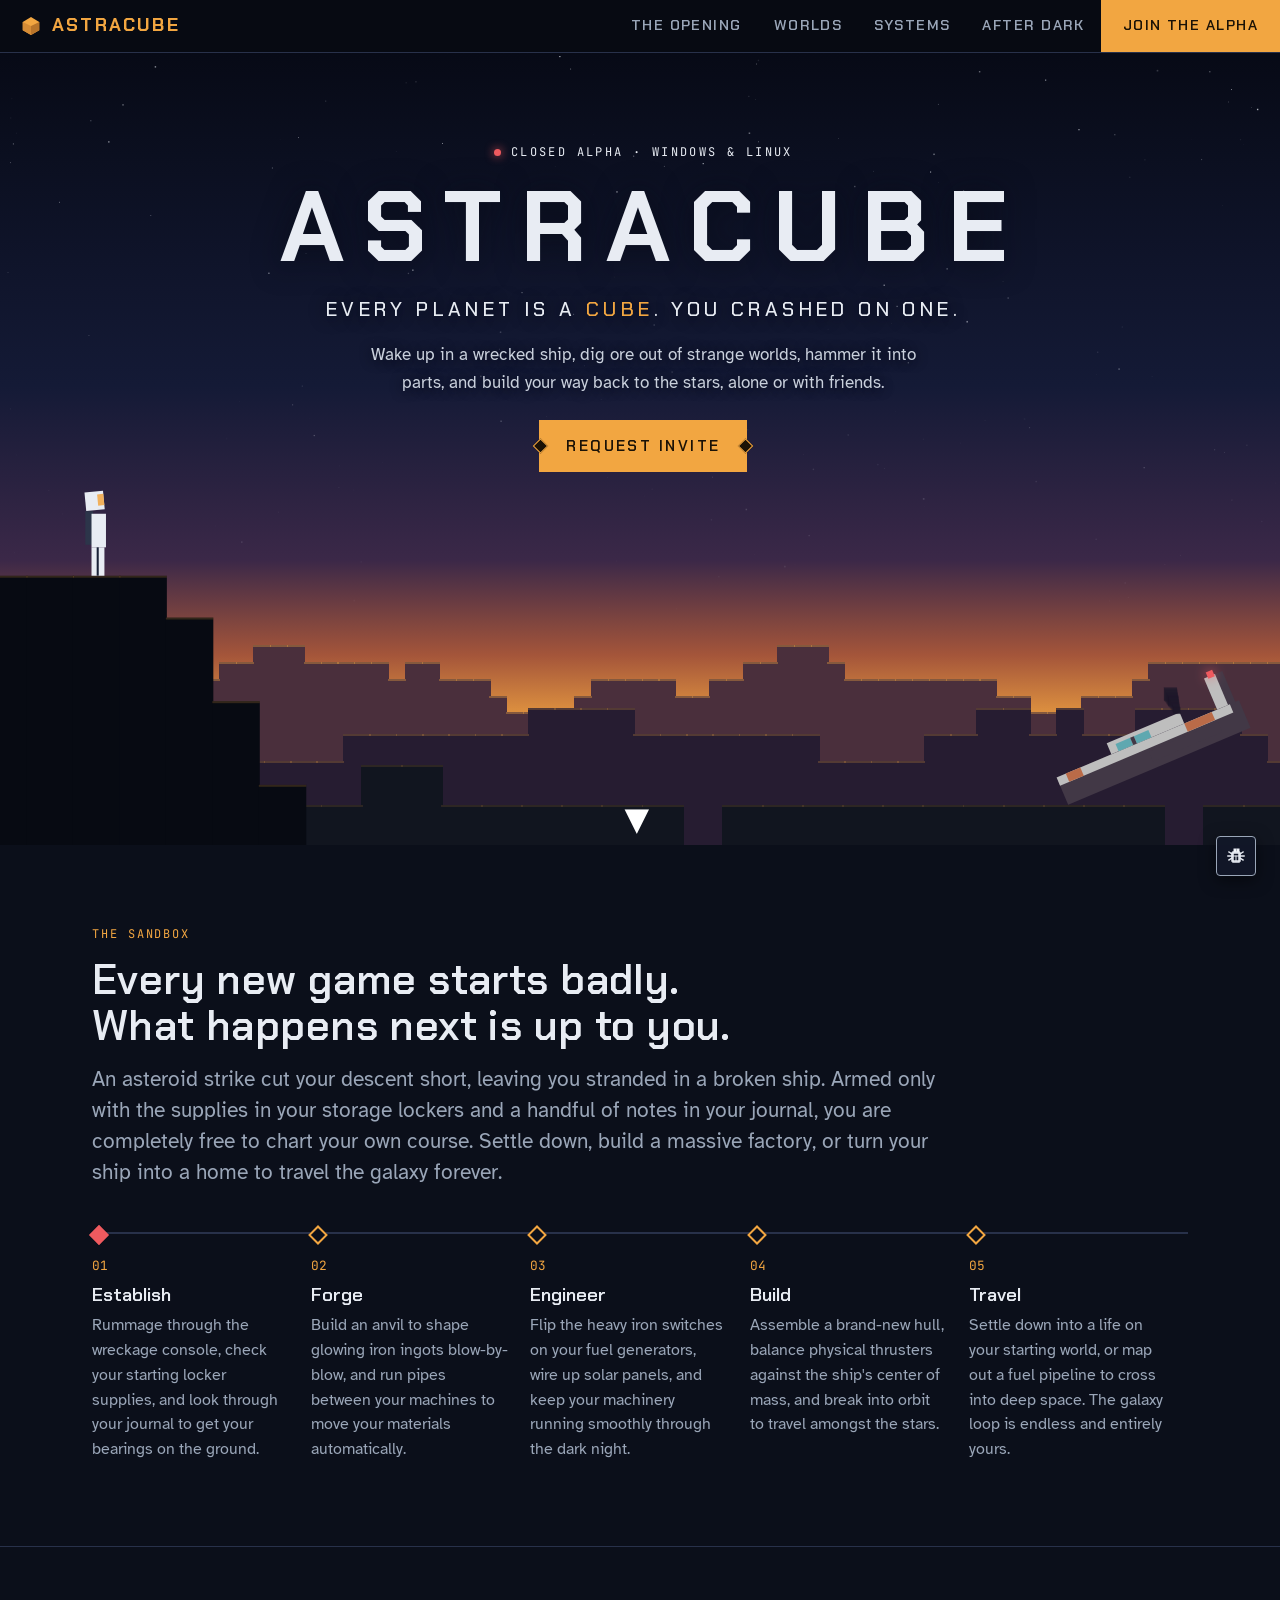
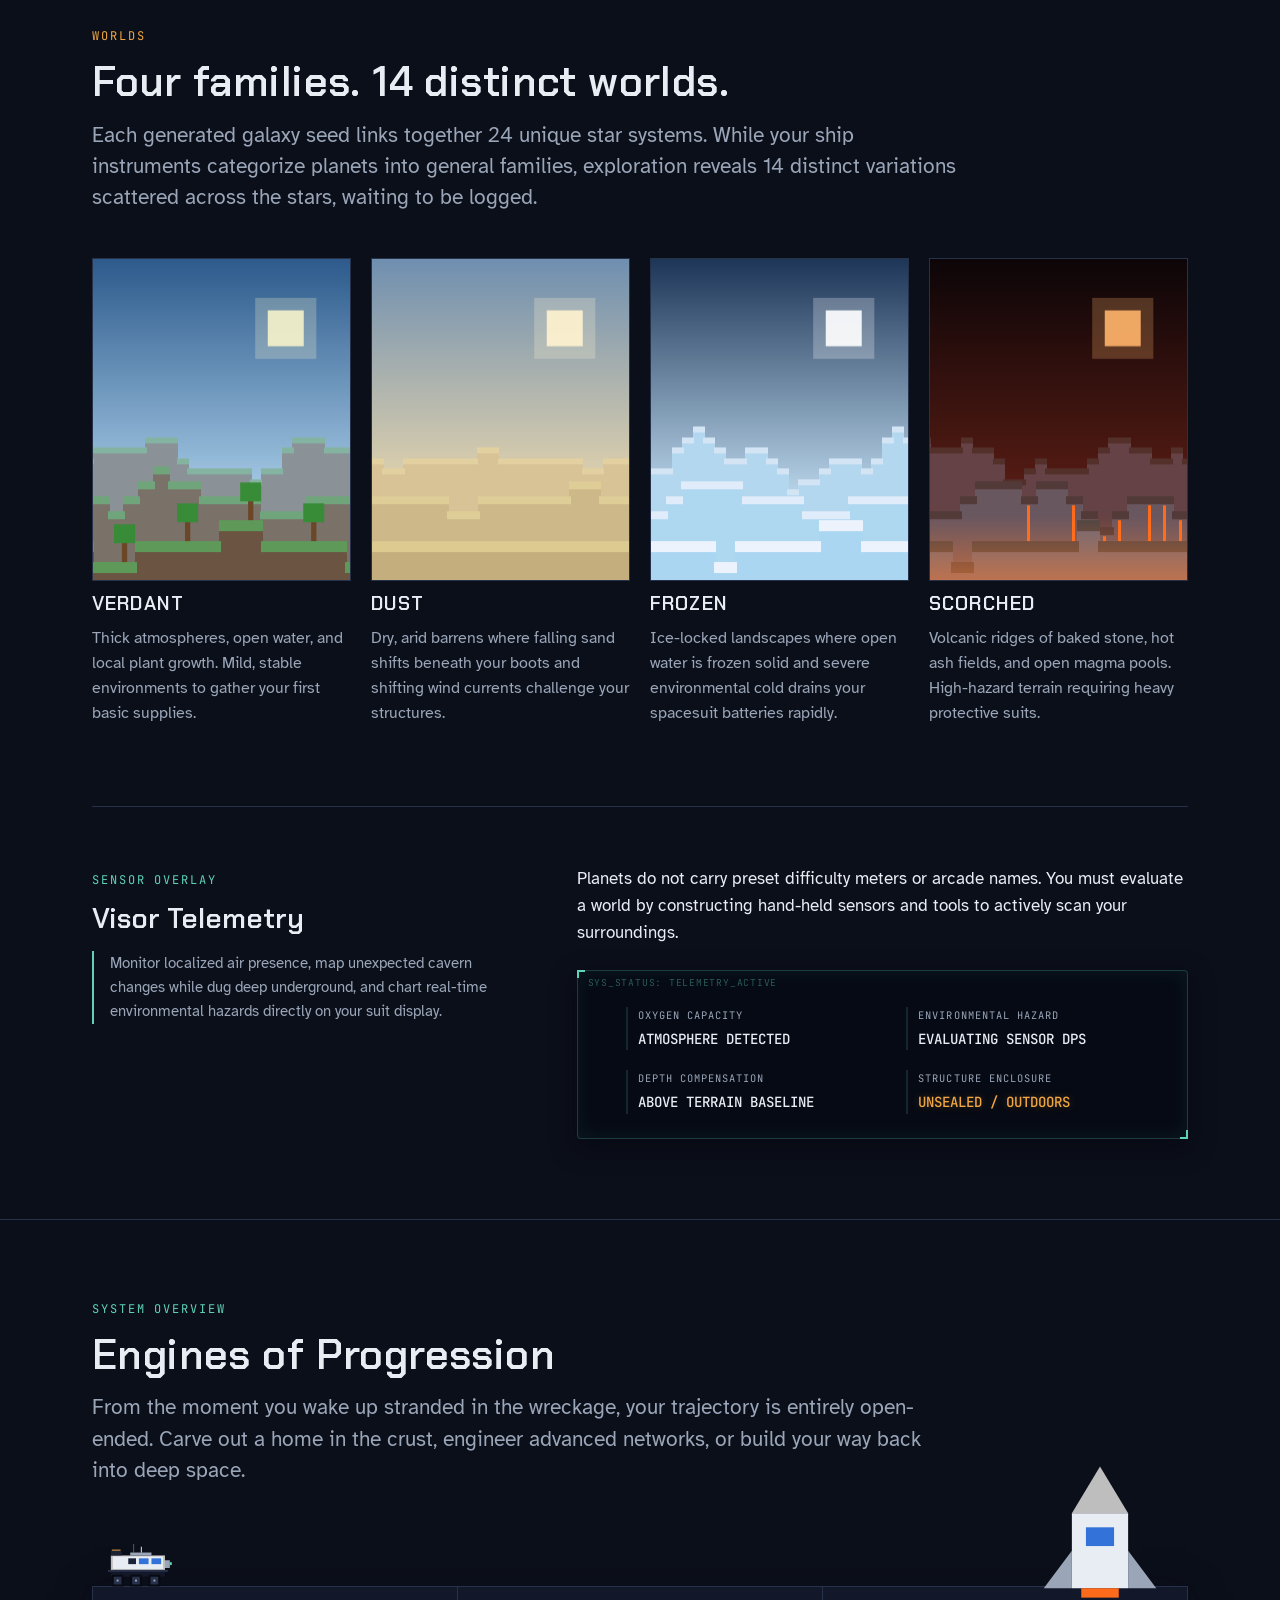
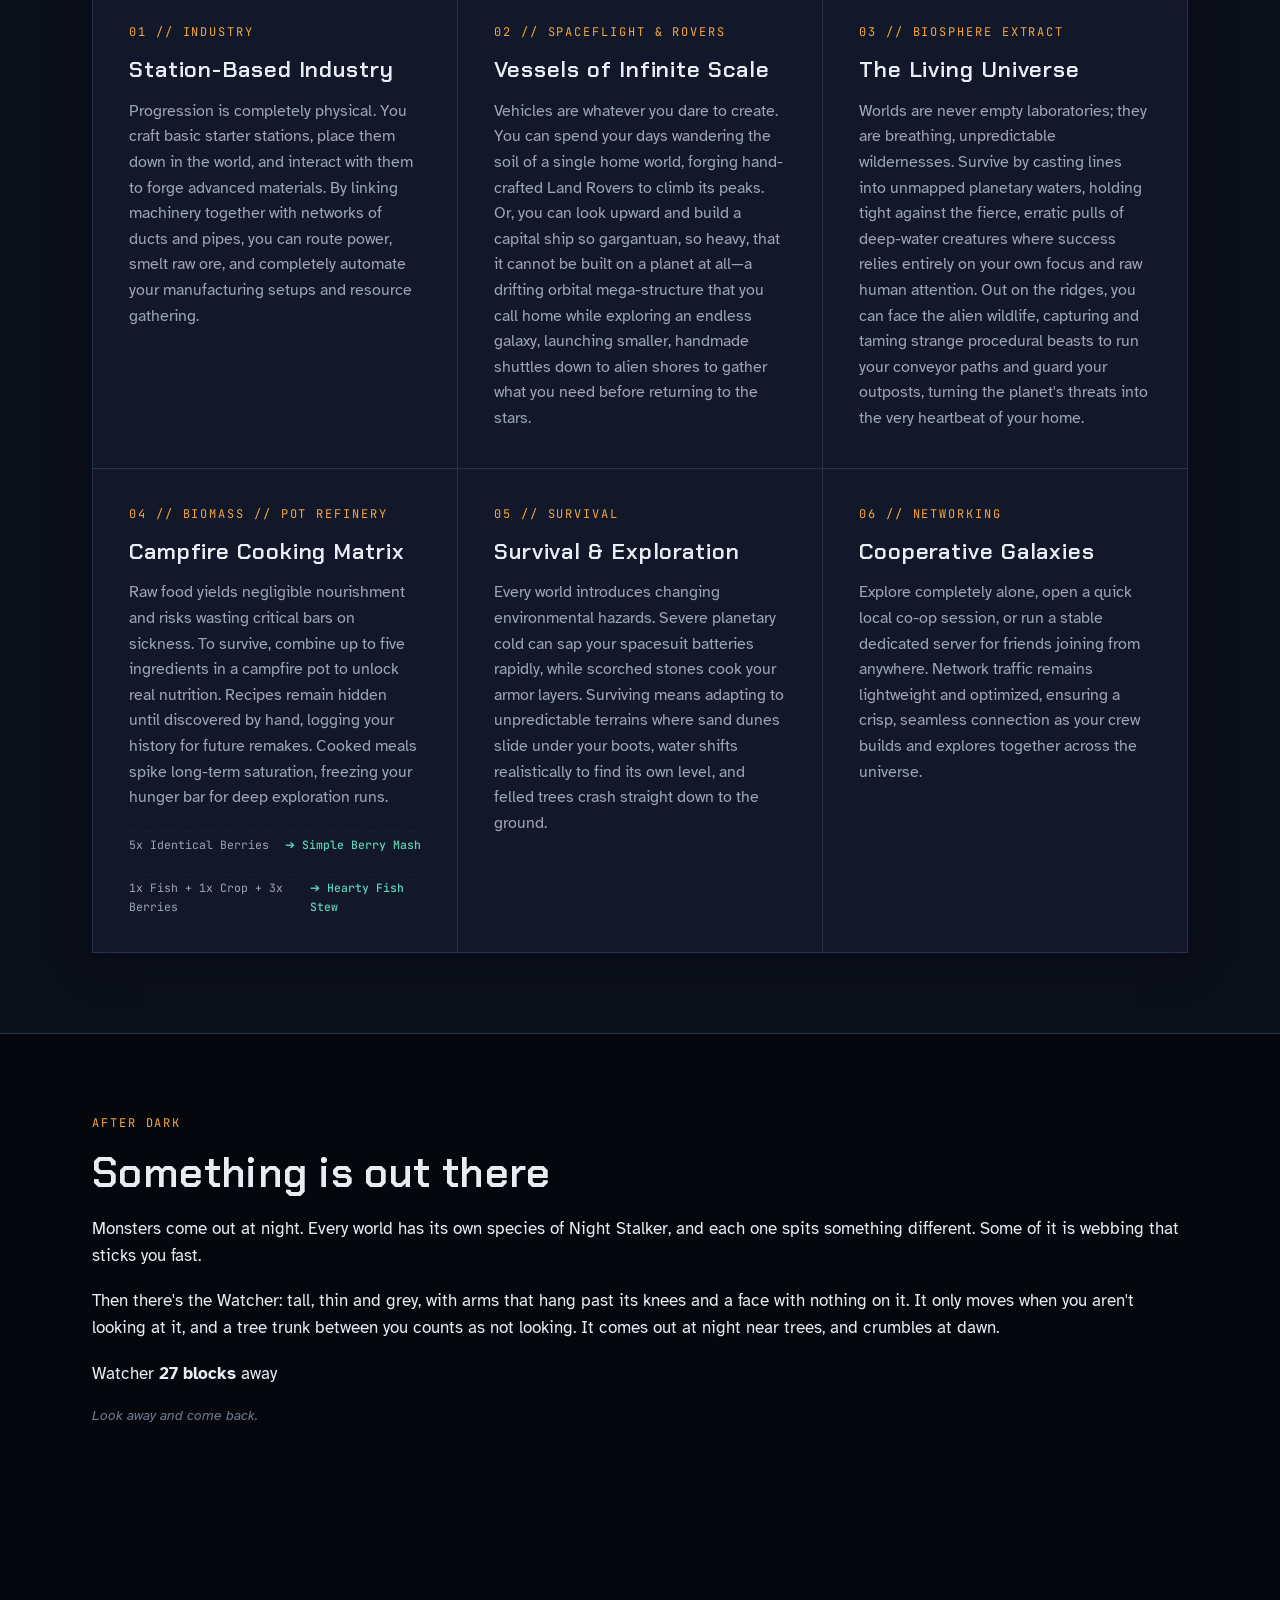
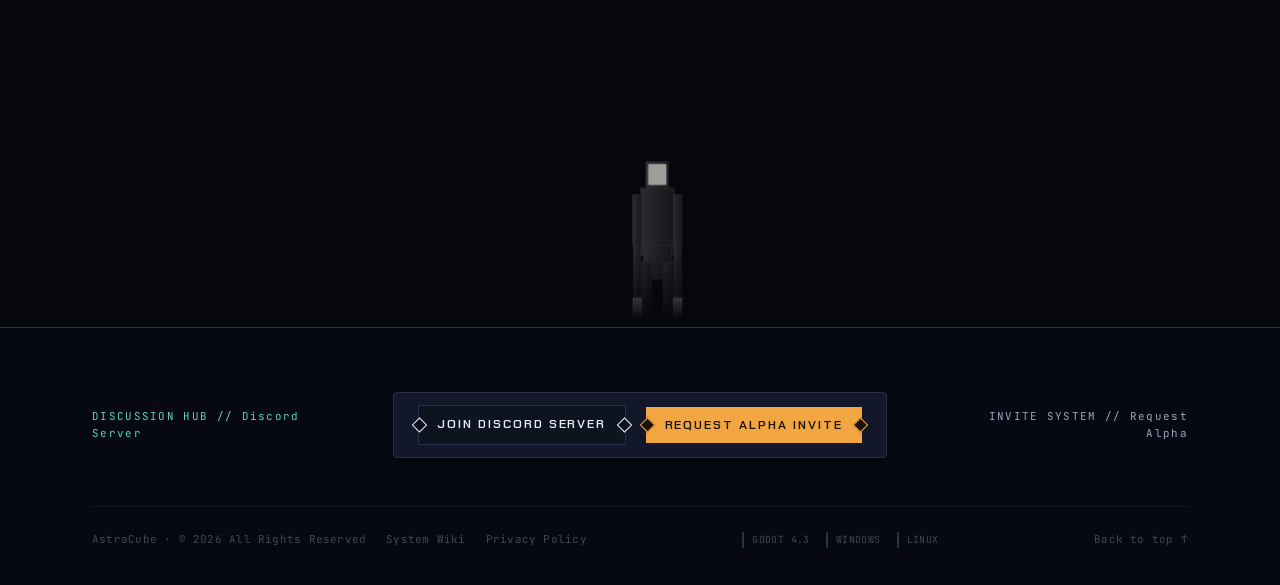
==== index.html @ 2ef613e4 "chore: added new section" ====
<!doctype html>
<html lang="en">
  <head>
    <meta charset="utf-8">
    <meta name="viewport" content="width=device-width, initial-scale=1, viewport-fit=cover">
    <title>AstraCube</title>
    <meta name="description" content="SpaceCraft is a voxel survival game where every planet is a cube. Now in closed alpha.">
    <link rel="icon" href="data:image/svg+xml,%3Csvg xmlns='http://www.w3.org/2000/svg' viewBox='0 0 32 32'%3E%3Cpath d='M16 3 28 10v12L16 29 4 22V10z' fill='%23f2a641'/%3E%3Cpath d='M16 16 28 10v12L16 29z' fill='%23b8742a'/%3E%3Cpath d='M16 16 4 10v12l12 7z' fill='%23d68c35'/%3E%3C/svg%3E">
    <link rel="preconnect" href="https://fonts.googleapis.com">
    <link rel="preconnect" href="https://fonts.gstatic.com" crossorigin>
    <link rel="stylesheet" href="https://fonts.googleapis.com/css2?family=Atkinson+Hyperlegible:ital,wght@0,400;0,700;1,400&family=Chakra+Petch:wght@500;600;700&family=JetBrains+Mono:wght@500&display=swap">

    <style>
      /* One deliberate look: dusk on the night side of a cube planet. */
      :root {
        color-scheme: dark;
        --ink: #0b0f1a;
        --ink-2: #121829;
        --ink-3: #1a2238;
        --line: #28314a;
        --steel: #9aa6b8;
        --text: #e8ecf3;
        --lamp: #f2a641;
        --lamp-dim: #b8742a;
        --aurora: #5fd3b5;
        --alarm: #ef5a5f;

        --display: "Chakra Petch", "Bahnschrift", "DIN Alternate", "Arial Narrow", sans-serif;
        --body: "Atkinson Hyperlegible", "Segoe UI", system-ui, sans-serif;
        --mono: "JetBrains Mono", ui-monospace, "Cascadia Mono", Consolas, monospace;

        --step--1: 0.875rem;
        --step-0: 1.0625rem;
        --step-1: 1.3rem;
        --step-2: 1.75rem;
        --step-3: clamp(1.9rem, 4.4vw, 2.6rem);
      }

      * { 
        box-sizing: border-box; 
      }
      html { background: var(--ink); scroll-behavior: smooth; }
      body {
        margin: 0 !important;
        padding: 0 !important;
        background: var(--ink);
        color: var(--text);
        font: 400 var(--step-0)/1.6 var(--body);
        -webkit-font-smoothing: antialiased;
      }
      img, canvas, svg { max-width: 100%; }
      a { color: var(--lamp); text-underline-offset: 3px; }
      a:hover { color: var(--text); }
      :focus-visible { outline: 2px solid var(--aurora); outline-offset: 3px; border-radius: 2px; }

      /* ---------- Global Content Framing Layout ---------- */
      .wrap { 
        max-width: 1160px; 
        margin: 0 auto; 
        padding-inline: 32px; /* Spacious cushion away from screen walls on mobile */
      }

      h1, h2, h3 {
        font-family: var(--display);
        font-weight: 600;
        line-height: 1.1;
        text-wrap: balance;
        margin: 0;
      }
      h2 { font-size: var(--step-3); letter-spacing: 0.01em; }
      h3 { font-size: var(--step-1); }
      p { margin: 0; }
      .lede { max-width: 62ch; color: var(--steel); font-size: var(--step-1); line-height: 1.5; }

      .label {
        font-family: var(--mono);
        font-size: 0.75rem;
        letter-spacing: 0.16em;
        text-transform: uppercase;
        color: var(--lamp);
      }

      /* ---------- top bar ---------- */
      .top {
        position: sticky;
        top: env(safe-area-inset-top, 0px);
        z-index: 20;
        background: #070a12;
        border-bottom: 1px solid var(--line);
      }
      .top .bar {
        display: flex;
        align-items: stretch;
        justify-content: space-between;
        gap: 16px;
        padding-left: 20px;
        min-height: 52px;
      }
      .brand {
        display: flex;
        align-items: center;
        gap: 10px;
        font-family: var(--display);
        font-weight: 700;
        font-size: 1.15rem;
        letter-spacing: 0.12em;
        color: var(--lamp);
        text-decoration: none;
      }
      .brand svg { width: 22px; height: 22px; }
      .nav { display: flex; align-items: stretch; }
      .nav a {
        display: flex;
        align-items: center;
        padding-inline: 16px;
        font-family: var(--display);
        font-weight: 600;
        font-size: 0.9rem;
        letter-spacing: 0.1em;
        text-transform: uppercase;
        color: var(--steel);
        text-decoration: none;
      }
      .nav a:hover { color: var(--text); }
      .nav .navcta { background: var(--lamp); color: #1b1206; padding-inline: 22px; }
      .nav .navcta:hover { background: #ffbd5c; color: #1b1206; }
      .nav a { white-space: nowrap; }
      @media (max-width: 820px) { .nav a:not(.navcta) { display: none; } }
      @media (max-width: 420px) { .nav .navcta { padding-inline: 14px; font-size: 0.8rem; } .brand { font-size: 1rem; } }

      /* ---------- hero ---------- */
      .hero {
        position: relative;
        min-height: clamp(560px, 88vh, 900px);
        overflow: hidden;
        background: #0a0d1c;
        display: grid;
        justify-items: center;
        align-content: start;
      }
      #scene { position: absolute; inset: 0; width: 100%; height: 100%; display: block; }
      .hero-copy {
        position: relative;
        z-index: 10;
        display: grid;
        justify-items: center;
        gap: 16px;
        text-align: center;
        padding: clamp(48px, 10vh, 110px) 20px 0;
        max-width: 760px;
      }
      .eyebrow {
        display: inline-flex;
        align-items: center;
        gap: 10px;
        font-family: var(--mono);
        font-size: 0.75rem;
        letter-spacing: 0.2em;
        text-transform: uppercase;
        color: var(--text);
      }
      .eyebrow i {
        width: 7px; height: 7px; border-radius: 50%;
        background: var(--alarm);
        box-shadow: 0 0 10px var(--alarm);
        animation: blink 1.6s steps(1) infinite;
      }
      @keyframes blink { 50% { opacity: 0.2; } }
      h1 {
        font-size: clamp(2.6rem, 9vw, 6.2rem);
        font-weight: 700;
        letter-spacing: 0.2em;
        margin-right: -0.2em;
        line-height: 1;
        text-shadow: 0 2px 30px rgba(7, 10, 20, 0.7);
      }
      .tagline {
        font-family: var(--display);
        font-weight: 500;
        font-size: clamp(1rem, 2.2vw, 1.25rem);
        letter-spacing: 0.22em;
        text-transform: uppercase;
        color: var(--text);
        text-shadow: 0 1px 16px rgba(7, 10, 20, 0.9);
      }
      .tagline em { font-style: normal; color: var(--lamp); }
      .hero-sub {
        max-width: 52ch;
        color: #c9d0dc;
        text-shadow: 0 1px 12px rgba(7, 10, 20, 0.95);
      }

      .btn {
        position: relative;
        display: inline-flex;
        align-items: center;
        gap: 8px;
        font-family: var(--display);
        font-weight: 600;
        font-size: 0.95rem;
        letter-spacing: 0.16em;
        text-transform: uppercase;
        text-decoration: none;
        padding: 13px 26px;
        color: var(--text);
        background: rgba(11, 15, 26, 0.55);
        border: 1px solid var(--steel);
        transition: background .15s, color .15s, border-color .15s;
      }
      .btn::before, .btn::after {
        content: "";
        position: absolute;
        top: 50%;
        width: 9px; height: 9px;
        border: 1px solid currentColor;
        background: var(--ink);
        transform: translateY(-50%) rotate(45deg);
      }
      .btn::before { left: -5px; }
      .btn::after { right: -5px; }
      .btn:hover { border-color: var(--text); background: rgba(11, 15, 26, 0.8); color: var(--text); }
      .btn.primary { background: var(--lamp); border-color: var(--lamp); color: #1b1206; }
      .btn.primary::before, .btn.primary::after { border-color: var(--lamp); background: #1b1206; }
      .btn.primary:hover { background: #ffbd5c; border-color: #ffbd5c; color: #1b1206; }
      .actions { display: flex; flex-wrap: wrap; justify-content: center; gap: 18px; padding-top: 8px; }

      .hero.has-shot { background: #0a0d1c center / cover no-repeat; }
      .hero.has-shot #scene { display: none; }
      .hero.has-shot::before {
        content: "";
        position: absolute;
        inset: 0;
        background: linear-gradient(to bottom, rgba(7,10,20,0.75), rgba(7,10,20,0.1) 55%, rgba(7,10,20,0.6));
      }
      .scroll-hint {
        position: absolute;
        z-index: 1;
        bottom: 0px;
        left: 50%;
        transform: translateX(-50%);
        font-size: 2.0rem;
        letter-spacing: 0.2em;
        text-transform: uppercase;
        color: #fff;
        text-decoration: none;
      }

      /* ---------- sections ---------- */
      section { padding-block: 80px; position: relative !important;}
      section + section { border-top: 1px solid var(--line); }
      .head { display: grid; gap: 14px; margin-bottom: 44px; }
      .head.center { justify-items: center; text-align: center; }
      .head.center .lede { text-align: center; }

      .story {
        list-style: none;
        margin: 0;
        padding: 0;
        display: grid;
        grid-template-columns: repeat(5, minmax(0, 1fr));
        counter-reset: step;
      }
      .story li {
        counter-increment: step;
        padding: 22px 22px 4px 0;
        border-top: 2px solid var(--line);
        display: grid;
        gap: 8px;
        align-content: start;
        position: relative;
      }
      .story li::before {
        content: counter(step, decimal-leading-zero);
        font-family: var(--mono);
        font-size: 0.8rem;
        color: var(--lamp);
      }
      .story li::after {
        content: "";
        position: absolute;
        top: -6px; left: 0;
        width: 10px; height: 10px;
        background: var(--ink);
        border: 2px solid var(--lamp);
        transform: rotate(45deg);
      }
      .story li:first-child::after { background: var(--alarm); border-color: var(--alarm); }
      .story h3 { font-size: 1.15rem; }
      .story p { color: var(--steel); font-size: 0.97rem; }
      @media (max-width: 900px) {
        .story { grid-template-columns: 1fr; }
        .story li { border-top: 0; border-left: 2px solid var(--line); padding: 0 0 26px 22px; }
        .story li::after { top: 4px; left: -7px; }
      }

      .families {
        display: grid;
        grid-template-columns: repeat(4, minmax(0, 1fr));
        gap: 20px;
        margin-bottom: 56px;
      }
      .fam { display: grid; gap: 12px; align-content: start; }
      .fam canvas {
        width: 100%;
        aspect-ratio: 4 / 5;
        display: block;
        border: 1px solid var(--line);
      }
      .fam img {
        width: 100%;
        aspect-ratio: 4 / 5;
        object-fit: cover;
        display: block;
        border: 1px solid var(--line);
      }
      .fam h3 { font-size: 1.2rem; letter-spacing: 0.06em; text-transform: uppercase; }
      .fam p { color: var(--steel); font-size: 0.97rem; }
      @media (max-width: 900px) { .families { grid-template-columns: repeat(2, minmax(0, 1fr)); } }
      @media (max-width: 480px) { 
        .families { grid-template-columns: 1fr; } 
        .fam canvas, .fam img { aspect-ratio: 16 / 10; } 
      }

      .classes {
        display: grid;
        grid-template-columns: minmax(0, 1fr) minmax(0, 1.4fr);
        gap: 48px;
        align-items: start;
      }
      .classes .lede { font-size: var(--step-0); }
      .table-scroll { overflow-x: auto; }
      
      table { width: 100%; border-collapse: collapse; font-size: 0.97rem; }
      th, td { text-align: left; padding: 11px 12px 11px 0; border-bottom: 1px solid var(--line); vertical-align: top; }
      th { font-family: var(--mono); font-weight: 500; font-size: 0.72rem; letter-spacing: 0.12em; text-transform: uppercase; color: var(--steel); }
      td.cls { font-family: var(--display); font-weight: 700; font-size: 1.3rem; color: var(--lamp); width: 3rem; }
      td.name { font-weight: 700; white-space: nowrap; }
      td.desc { color: var(--steel); }
      
      @media (max-width: 860px) { .classes { grid-template-columns: 1fr; gap: 24px; } }

      /* ---------- UPGRADED SYSTEMS DASHBOARD TRACE MESH ---------- */
      .systems-grid-panel {
        position: relative; /* Fixed: Forms the parent boundary anchor for our floating vector art */
        display: grid;
        grid-template-columns: repeat(3, minmax(0, 1fr));
        gap: 1px;
        background: var(--line);
        border: 1px solid var(--line);
        box-shadow: 0 8px 32px rgba(7, 10, 22, 0.5);
        user-select: none;
        -webkit-user-select: none;
        margin-inline: auto;
      }

      /* =========================================================================
         🪐 TACTICAL BackDROP OVERLAY SYSTEMS & MOTOR ENGINES
         ========================================================================= */
      
      /* Hard structural wrapper neutralizes layout bleeding to force the pot behind cards */
      .pot-backdrop-shield {
        position: absolute;
        left: calc(50% - 800px); /* Pushed left so the card section safely overlaps its right side */
        bottom: 150px;
        z-index: 0; /* Locked behind the center section cards */
        width: 320px;
        height: 320px;
        pointer-events: none;
      }
      .bg-vector-pot {
        width: 100% !important;
        height: 100% !important;
        transform: rotate(-16deg); /* The original sketch angle tilt */
      }

      /* MOTORIZED VEHICLE LAYER: Mounted directly on top of your central panel trim line */
      .crawler-track-gutter {
        position: absolute;
        left: calc(50% - 580px);
        right: calc(50% - 580px);
        /* THE CRITICAL GROUNDING FIX: Strips top-down guessing and locks 
           the container explicitly onto the upper border trim of the grid */
        top: unset !important;
        bottom: calc(100% - 2px) !important;
        height: 48px;
        z-index: 15;
        pointer-events: none;
      }
      .bg-vector-rover {
        position: absolute;
        top: 10px;
        transform: translateY(-100%) scaleX(-1); /* Flips face-forward right */
        transform-origin: bottom center;
        width: 86px !important;
        height: 58px !important;
        z-index: 25; /* Floats over the line but lets the visor mask track over it */
        animation: crawlerPatrol 22s linear infinite;
        pointer-events: none;
      }

      /* PERFECTLY BOUNDED PATROL LOOP: Re-calculated to match the cards width precisely */
      @keyframes crawlerPatrol {
        0% { left: 24px; transform: translateY(-100%) scaleX(-1); }   /* Driving Right */
        45% { left: calc(100% - 250px); transform: translateY(-100%) scaleX(-1); } /* Stops at the rocket sill */
        48% { left: calc(100% - 250px); transform: translateY(-100%) scaleX(1); }  /* Pauses and turns Left */
        95% { left: 24px; transform: translateY(-100%) scaleX(1); }   /* Driving Left back to base */
        100% { left: 24px; transform: translateY(-100%) scaleX(-1); } /* Resets right */
      }

      .bg-vector-fauna {
        position: absolute;
        right: calc(50% - 590px);
        bottom: 110px;
        z-index: 1;
        width: 120px !important;
        height: 120px !important;
        pointer-events: none;
      }

      @media (max-width: 1280px) {
        .pot-backdrop-shield, .crawler-track-gutter, .bg-vector-fauna { display: none !important; }
      }





      .recipe-flow-row {
        display: flex; justify-content: space-between; align-items: center;
        font-family: var(--mono); font-size: 0.72rem; color: var(--steel);
        padding-top: 4px; border-top: 1px dashed rgba(40, 49, 74, 0.3); margin-top: 4px;
      }
      .recipe-flow-row span.output { color: var(--aurora); font-weight: 500; }

      @media (max-width: 1160px) {
        /* Prunes background decals on narrow screens so they never clip or crowd text layout rows */
        .bg-vector-pot, .bg-vector-rover, .bg-vector-fauna { display: none !important; }
      }
      @media (max-width: 1040px) { .systems-grid-panel { grid-template-columns: repeat(2, minmax(0, 1fr)); } }
      @media (max-width: 680px) { .systems-grid-panel { grid-template-columns: 1fr; } }


      .console-card {
        background: var(--ink-2);
        padding: 36px;
        display: grid;
        gap: 16px;
        align-content: start;
        position: relative;
        cursor: default;
      }
      .console-card h3 { font-size: 1.4rem; letter-spacing: 0.04em; color: var(--text); }
      .console-card p { color: var(--steel); font-size: 1.0rem; line-height: 1.6; margin: 0; }
      
      @media (max-width: 820px) {
        .systems-grid-panel { grid-template-columns: 1fr; }
        .console-card { padding: 28px 24px; }
      }

      .hud-terminal-display {
        background: #060a14;
        border: 1px solid rgba(95, 211, 181, 0.25);
        border-radius: 4px;
        padding: 36px 48px 24px;
        font-family: var(--mono);
        font-size: 0.75rem;
        color: var(--aurora);
        display: grid;
        grid-template-columns: repeat(2, 1fr);
        gap: 20px 48px;
        width: 100%;
        position: relative;
        box-shadow: inset 0 0 20px rgba(95, 211, 181, 0.08), 0 8px 24px rgba(5, 7, 14, 0.6);
      }
      .hud-terminal-display::before {
        content: "SYS_STATUS: TELEMETRY_ACTIVE";
        position: absolute;
        top: 4px; left: 10px;
        font-size: 0.6rem;
        letter-spacing: 0.08em;
        color: rgba(95, 211, 181, 0.4);
      }
      .hud-terminal-display::after {
        content: "";
        position: absolute;
        inset: -1px;
        pointer-events: none;
        background:
          linear-gradient(to right, var(--aurora) 8px, transparent 8px) no-repeat 0 0 / 100% 2px,
          linear-gradient(to bottom, var(--aurora) 8px, transparent 8px) no-repeat 0 0 / 2px 100%,
          linear-gradient(to left, var(--aurora) 8px, transparent 8px) no-repeat 100% 100% / 100% 2px,
          linear-gradient(to top, var(--aurora) 8px, transparent 8px) no-repeat 100% 100% / 2px 100%;
      }
      .hud-node { border-left: 2px solid rgba(95, 211, 181, 0.15); padding-left: 10px; }
      .hud-label { color: var(--steel); display: block; font-size: 0.65rem; letter-spacing: 0.1em; margin-bottom: 4px; }
      .hud-value { color: var(--text); font-size: 0.88rem; font-weight: 500; }
      .hud-value.alert { color: var(--lamp); text-shadow: 0 0 8px rgba(242, 166, 65, 0.3); }

      /* ---------- After dark: the Watcher (FIXED COMMENT SYNTAX) ---------- */
      .dark {
        background: #05070d; 
        border-top: 1px solid var(--line);
        padding-block: 0;
        overflow: hidden;
      }
      .dark-copy { display: grid; gap: 18px; padding-block: 80px; }
      
      .hint { font-size: var(--step--1); color: #6c7890; font-style: italic; }
      .stage {
        position: relative;
        align-self: stretch;
        min-height: 420px;
      }
      .stage::after {
        content: "";
        position: absolute;
        inset: auto 0 0 0;
        height: 18%;
        background: linear-gradient(to top, #05070d 10%, rgba(5, 7, 13, 0));
        pointer-events: none;
      }
      
      #watcher {
        position: absolute;
        bottom: 0; 
        left: 50%;
        height: 78%;
        width: auto;
        transform-origin: 50% 100%;
        overflow: visible;
        transition: transform 0.15s ease-out;
      }
      
      @media (max-width: 820px) {
        .dark .wrap { grid-template-columns: 1fr; gap: 0; }
        .dark-copy { padding-block: 64px 8px; }
        .stage { min-height: 340px; }
        .dark { background: #05070d; }
      }

      /* ---------- Floating Sci-Fi Bug Button (FIXED COMMENT SYNTAX) ---------- */
      .floating-bug-panel-btn {
        position: fixed;
        bottom: 24px;
        right: 24px;
        z-index: 100001; 
        width: 40px;
        height: 40px;
        background: rgba(18, 24, 41, 0.95);
        border: 1px solid var(--steel);
        border-radius: 4px;
        cursor: pointer;
        display: flex;
        align-items: center;
        justify-content: center;
        box-shadow: 0 4px 16px rgba(0, 0, 0, 0.5);
        transition: border-color 0.15s ease, box-shadow 0.15s ease;
      }
      .floating-bug-panel-btn:hover {
        border-color: var(--aurora);
        box-shadow: 0 0 12px rgba(95, 211, 181, 0.35);
      }
      .floating-bug-panel-btn svg {
        width: 24px;
        height: 20px;
        fill: none;
        stroke: var(--text);
        stroke-width: 1.5;
        stroke-linecap: square;
        transition: stroke 0.15s ease;
      }
      .floating-bug-panel-btn:hover svg { stroke: var(--aurora); }

      /* ---------- Visor Night Mode Light Shroud ---------- */
      #visor-night-shroud {
        position: fixed;
        inset: 0;
        z-index: 9999;
        pointer-events: none;
        width: 100%;
        height: 100%;
        opacity: 0;
        transition: opacity 0.45s cubic-bezier(0.25, 1, 0.5, 1);
        display: block;
      }
      @media (pointer: coarse), (max-width: 900px) {
        #visor-night-shroud { display: none !important; }
      }

      /* ---------- Modal Form Sign-Up Overlays ---------- */
      .modal-overlay {
        position: fixed;
        inset: 0;
        z-index: 100002;
        background: rgba(7, 10, 18, 0.85);
        backdrop-filter: blur(4px);
        display: flex;
        align-items: center;
        justify-content: center;
        opacity: 0;
        pointer-events: none;
        transition: opacity 0.2s ease;
      }
      .modal-overlay.active { opacity: 1; pointer-events: auto; }
      .modal-box {
        background: #060a14;
        border: 1px solid rgba(95, 211, 181, 0.25);
        border-radius: 4px;
        width: 100%;
        max-width: 440px;
        padding: 32px;
        position: relative;
        box-shadow: 0 16px 48px rgba(0, 0, 0, 0.8);
      }
      .modal-box::after {
        content: "";
        position: absolute;
        inset: -1px;
        pointer-events: none;
        background:
          linear-gradient(to right, var(--aurora) 8px, transparent 8px) no-repeat 0 0 / 100% 2px,
          linear-gradient(to bottom, var(--aurora) 8px, transparent 8px) no-repeat 0 0 / 2px 100%,
          linear-gradient(to left, var(--aurora) 8px, transparent 8px) no-repeat 100% 100% / 100% 2px,
          linear-gradient(to top, var(--aurora) 8px, transparent 8px) no-repeat 100% 100% / 2px 100%;
      }
      .modal-box h2 { font-size: 1.5rem; color: var(--text); margin-bottom: 8px; letter-spacing: 0.02em; }
      .modal-box p { color: var(--steel); font-size: 0.9rem; line-height: 1.5; margin-bottom: 24px; }
      .form-group { display: grid; gap: 8px; margin-bottom: 20px; }
      .form-input {
        background: var(--ink-3);
        border: 1px solid var(--line);
        border-radius: 4px;
        padding: 12px 14px;
        color: var(--text);
        font-family: var(--mono);
        font-size: 0.85rem;
        width: 100%;
      }
      .form-input:focus { outline: 1px solid var(--aurora); border-color: var(--aurora); }
      .modal-close-btn {
        position: absolute;
        top: 14px; right: 16px;
        background: transparent;
        border: none;
        color: var(--steel);
        font-family: var(--mono);
        font-size: 1.1rem;
        cursor: pointer;
        z-index: 10;
      }
      .modal-close-btn:hover { color: var(--alarm); }
      #form-feedback { font-family: var(--mono); font-size: 0.75rem; margin-top: -12px; margin-bottom: 16px; display: none; }
      #form-feedback.error { color: var(--alarm); display: block; }
      #form-feedback.success { color: var(--aurora); display: block; }

      /* =========================================================================
         🎮 ASTRACUBE BALANCED FOOTER CSS CORE (FIXED DECK FORMATTING)
         ========================================================================= */
      footer {
        border-top: 1px solid var(--line);
        background: #060912;
        padding-block: 64px 36px;
        color: var(--steel);
      }
      
      /* Desktop Grid: Outer description anchors framing your close button deck tray */
      .footer-action-split {
        display: grid;
        grid-template-columns: 1fr auto 1fr;
        align-items: center;
        gap: 56px; 
        margin-bottom: 48px;
      }

      .footer-central-deck {
        display: flex;
        align-items: center;
        gap: 20px; 
        background: var(--ink-2);
        border: 1px solid var(--line);
        padding: 12px 24px;
        border-radius: 4px;
        box-shadow: 0 4px 16px rgba(0, 0, 0, 0.25);
      }
      .footer-central-deck .btn {
        font-size: 0.78rem;
        padding: 9px 18px;
        white-space: nowrap;
      }

      .footer-label-anchor {
        font-family: var(--mono);
        font-size: 0.68rem;
        letter-spacing: 0.12em;
        color: var(--steel);
      }
      .footer-label-anchor.left { text-align: left; }
      .footer-label-anchor.right { text-align: right; }

      .footer-baseline-row {
        display: flex;
        flex-wrap: wrap;
        justify-content: space-between;
        align-items: center;
        gap: 16px;
        padding-top: 24px;
        border-top: 1px solid rgba(40, 49, 74, 0.4);
        font-family: var(--mono);
        font-size: 0.68rem;
        letter-spacing: 0.02em;
        color: rgba(154, 166, 184, 0.4);
      }
      
      .footer-links-group { 
        display: flex; 
        gap: 20px; 
        flex-wrap: wrap; 
      }
      
      .footer-baseline-row a { 
        color: rgba(154, 166, 184, 0.4); 
        text-decoration: none; 
        transition: color 0.15s ease; 
      }
      .footer-baseline-row a:hover { 
        color: var(--text); 
      }

      .footer-tech-badges { 
        display: flex; 
        gap: 16px; 
        flex-wrap: wrap; 
      }
      
      .status-badge {
        border-left: 2px solid rgba(95, 211, 181, 0.25);
        padding-left: 8px;
        font-family: var(--mono);
        font-size: 0.62rem;
        letter-spacing: 0.04em;
        color: rgba(154, 166, 184, 0.4);
      }

      /* Desktop Layout Sorting Hierarchy Maps */
      .footer-links-group { order: 1; }
      .footer-tech-badges { order: 2; }
      .footer-scroll-top-link { order: 3; }

      /* =========================================================================
         🛠️ THE RESPONSIVE MOBILE SPACING ADAPTATION SYSTEM
         ========================================================================= */
      @media (max-width: 860px) {
        .footer-action-split {
          grid-template-columns: 1fr;
          gap: 24px;
          justify-items: center;
          text-align: center;
          margin-bottom: 36px;
        }
        
        .footer-central-deck {
          display: flex;
          flex-direction: column;
          align-items: stretch;
          justify-content: center;
          gap: 14px;
          width: 100%;
          max-width: 280px;
          padding: 16px;
        }
        .footer-central-deck .btn { 
          width: 100%; 
          justify-content: center; 
        }
        
        .footer-label-anchor { 
          text-align: center !important; 
          font-size: 0.65rem; 
        }
        
        .footer-baseline-row {
          flex-direction: column;
          align-items: center;
          text-align: center;
          gap: 20px;
          padding-top: 28px;
        }
        
        .footer-scroll-top-link {
          order: -1 !important;
          font-weight: 600;
          display: inline-block;
          margin-bottom: 2px;
        }
        
        .footer-links-group { order: 1 !important; justify-content: center; width: 100%; gap: 16px; }
        .footer-tech-badges { order: 2 !important; justify-content: center; width: 100%; gap: 12px; }
      }


     /* Three-column refit override for the central Systems grid console */
      .systems-grid-panel.expanded-layout {
        grid-template-columns: repeat(3, minmax(0, 1fr)) !important;
      }
      
      /* Symmetrical item recipe layout for hidden BotW-style cooking outputs */
      .recipe-flow-row {
        display: flex;
        justify-content: space-between;
        align-items: center;
        font-family: var(--mono);
        font-size: 0.72rem;
        color: var(--steel);
        padding-top: 4px;
        border-top: 1px dashed rgba(40, 49, 74, 0.3);
        margin-top: 4px;
      }
      .recipe-flow-row span.output {
        color: var(--aurora);
        font-weight: 500;
      }

      @media (max-width: 1040px) {
        .systems-grid-panel.expanded-layout {
          grid-template-columns: repeat(2, minmax(0, 1fr)) !important;
        }
      }
      @media (max-width: 680px) {
        .systems-grid-panel.expanded-layout {
          grid-template-columns: 1fr !important;
        }
      }

      #system-overview {
        margin-bottom: 100px;
      }

    </style>
  </head>

  <body>
    <!-- HARDWARE-ACCELERATED PROCEDURAL 8-BIT ENVIRONMENT SHROUD -->
    <canvas id="visor-night-shroud"></canvas>


    <header class="top">
      <div class="bar">
        <a class="brand" href="#top" aria-label="SpaceCraft home">
          <svg viewBox="0 0 32 32" aria-hidden="true"><path d="M16 3 28 10v12L16 29 4 22V10z" fill="#f2a641"/><path d="M16 16 28 10v12L16 29z" fill="#b8742a"/><path d="M16 16 4 10v12l12 7z" fill="#d68c35"/></svg>
          ASTRACUBE
        </a>
        <nav class="nav" aria-label="Sections">
          <a href="#opening">The Opening</a>
          <a href="#worlds">Worlds</a>
          <a href="#systems">Systems</a>
          <a href="#after-dark">After Dark</a>
          <a class="navcta" href="#alpha">Join the Alpha</a>
        </nav>
      </div>
    </header>

    <main id="top">

      <!-- HERO -->
      <div class="hero">
        <canvas id="scene" aria-hidden="true"></canvas>
        <div class="hero-copy">
          <span class="eyebrow"><i></i>Closed Alpha · Windows & Linux</span>
          <h1>ASTRACUBE</h1>
          <!-- <h1>ASTRACUBE</h1> -->
          <p class="tagline">Every planet is a <em>cube</em>. You crashed on one.</p>
          <p class="hero-sub">Wake up in a wrecked ship, dig ore out of strange worlds, hammer it into parts, and build your way back to the stars, alone or with friends.</p>
          <div class="actions">
          <a class="btn primary invite-trigger-btn" href="javascript:void(0)">Request Invite</a>

          <!-- <a class="btn" href="#opening">The Opening Sequence</a> -->
          </div>
        </div>
        <!-- <span class="art-note">Illustration in the game's block style</span> -->
        <a class="scroll-hint" href="#opening">▼</a>
      </div>

      <!-- OPENING -->
      <section id="opening">
        <div class="wrap">
          <div class="head">
            <span class="label">The Sandbox</span>
            <h2>Every new game starts badly. What happens next is up to you.</h2>
            <p class="lede">An asteroid strike cut your descent short, leaving you stranded in a broken ship. Armed only with the supplies in your storage lockers and a handful of notes in your journal, you are completely free to chart your own course. Settle down, build a massive factory, or turn your ship into a home to travel the galaxy forever.</p>
          </div>
          
          <ol class="story">
            <li>
              <h3>Establish</h3>
              <p>Rummage through the wreckage console, check your starting locker supplies, and look through your journal to get your bearings on the ground.</p>
            </li>
            <li>
              <h3>Forge</h3>
              <p>Build an anvil to shape glowing iron ingots blow-by-blow, and run pipes between your machines to move your materials automatically.</p>
            </li>
            <li>
              <h3>Engineer</h3>
              <p>Flip the heavy iron switches on your fuel generators, wire up solar panels, and keep your machinery running smoothly through the dark night.</p>
            </li>
            <li>
              <h3>Build</h3>
              <p>Assemble a brand-new hull, balance physical thrusters against the ship's center of mass, and break into orbit to travel amongst the stars.</p>
            </li>
            <li>
              <h3>Travel</h3>
              <p>Settle down into a life on your starting world, or map out a fuel pipeline to cross into deep space. The galaxy loop is endless and entirely yours.</p>
            </li>
          </ol>
        </div>
      </section>
      
      <!-- WORLDS -->
      <section id="worlds">
        <div class="wrap">
          <div class="head">
            <span class="label">Worlds</span>
            <h2>Four families. 14 distinct worlds.</h2>
            <p class="lede">Each generated galaxy seed links together 24 unique star systems. While your ship instruments categorize planets into general families, exploration reveals 14 distinct variations scattered across the stars, waiting to be logged.</p>
          </div>
          
        <div class="families">
          <article class="fam">
            <canvas data-world="verdant" aria-label="Illustration of a verdant world: green blocky hills and trees under a pale sky"></canvas>
            <h3>Verdant</h3>
            <p>Thick atmospheres, open water, and local plant growth. Mild, stable environments to gather your first basic supplies.</p>
          </article>
          
          <article class="fam">
            <canvas data-world="dust" aria-label="Illustration of a dust world: low sandy dunes under a hazy orange sky"></canvas>
            <h3>Dust</h3>
            <p>Dry, arid barrens where falling sand shifts beneath your boots and shifting wind currents challenge your structures.</p>
          </article>
          
          <article class="fam">
            <canvas data-world="frozen" aria-label="Illustration of a frozen world: snow-capped blocky peaks over a sheet of ice"></canvas>
            <h3>Frozen</h3>
            <p>Ice-locked landscapes where open water is frozen solid and severe environmental cold drains your spacesuit batteries rapidly.</p>
          </article>
          
          <article class="fam">
            <canvas data-world="scorched" aria-label="Illustration of a scorched world: black stone spires over glowing lava"></canvas>
            <h3>Scorched</h3>
            <p>Volcanic ridges of baked stone, hot ash fields, and open magma pools. High-hazard terrain requiring heavy protective suits.</p>
          </article>
        </div>
        
        <!-- VISOR TELEMETRY -->
          <div class="classes" style="margin-top: 80px; padding-top: 58px; border-top: 1px solid var(--line);">
            <!-- Left Column: Title and Concept -->
            <div>
              <span class="label" style="color: var(--aurora);">Sensor Overlay</span>
              <h3 style="margin-top: 12px; font-size: var(--step-2);">Visor Telemetry</h3>
              <p style="color: var(--steel); font-size: 0.95rem; line-height: 1.6; margin-top: 16px; border-left: 2px solid var(--aurora); padding-left: 16px;">
                Monitor localized air presence, map unexpected cavern changes while dug deep underground, and chart real-time environmental hazards directly on your suit display.
              </p>
            </div>
            
            <!-- Right Column: Description + Suit Terminal Readout Window -->
            <div style="display: grid; gap: 24px; align-content: start;">
              <p style="color: var(--text); font-size: var(--step-0); line-height: 1.6; margin: 0;">
                Planets do not carry preset difficulty meters or arcade names. You must evaluate a world by constructing hand-held sensors and tools to actively scan your surroundings.
              </p>
              
              <!-- The Tactical Suit Terminal Interface -->
              <div class="hud-terminal-display">
                <div class="hud-node">
                  <span class="hud-label">OXYGEN CAPACITY</span>
                  <span class="hud-value">ATMOSPHERE DETECTED</span>
                </div>
                <div class="hud-node">
                  <span class="hud-label">ENVIRONMENTAL HAZARD</span>
                  <span class="hud-value">EVALUATING SENSOR DPS</span>
                </div>
                <div class="hud-node">
                  <span class="hud-label">DEPTH COMPENSATION</span>
                  <span class="hud-value">ABOVE TERRAIN BASELINE</span>
                </div>
                <div class="hud-node">
                  <span class="hud-label">STRUCTURE ENCLOSURE</span>
                  <span class="hud-value alert">UNSEALED / OUTDOORS</span>
                </div>
              </div>
            </div>
          </div>



        </div>
      </section>
      
      <!-- SCREENSHOTS -->
      <section id="screenshots" hidden>
        <div class="wrap">
          <div class="head">
            <span class="label">Screenshots</span>
            <h2>From the alpha</h2>
          </div>
          <div class="shots" id="shots"></div>
        </div>
      </section>

      <!-- SYSTEMS -->
      <section id="systems">
        <div class="wrap">
          <div class="head" id="system-overview">
            <span class="label" style="color: var(--aurora);">System Overview</span>
            <h2>Engines of Progression</h2>
            <p class="lede">
              From the moment you wake up stranded in the wreckage, your trajectory is entirely open-ended. Carve out a home in the crust, engineer advanced networks, or build your way back into deep space.
            </p>
          </div>
          

          <!-- FIXED LAYER SHIELD: Drops the massive pot strictly *behind* the text cards -->
          <div class="pot-backdrop-shield">
            <svg class="bg-vector-pot" viewBox="0 0 100 100" xmlns="http://w3.org" aria-hidden="true">
              <rect x="24" y="24" width="52" height="12" fill="#2d2d33" />
              <rect x="18" y="28" width="64" height="12" fill="#3a3a42" />
              <rect x="22" y="34" width="56" height="16" fill="#0b0f1a" />
              <rect x="24" y="36" width="52" height="12" fill="#462c1a" />
              <g transform="rotate(-15, 32, 28)">
                <rect x="34" y="26" width="4" height="10" fill="#e8ecf3" />
                <rect x="28" y="16" width="16" height="10" rx="1" fill="#1f5c66" />
                <rect x="30" y="12" width="12" height="4" fill="#308594" />
              </g>
              <g transform="rotate(12, 54, 38)">
                <rect x="46" y="32" width="18" height="12" rx="2" fill="#8c3d3a" />
                <rect x="48" y="34" width="14" height="8" fill="#5c2e2b" />
                <rect x="52" y="36" width="6" height="4" fill="#ab4a46" />
              </g>
              <g transform="rotate(25, 68, 20)">
                <rect x="68" y="14" width="3" height="18" fill="#388c38" />
                <rect x="66" y="8" width="7" height="6" fill="#f2a641" />
              </g>
              <rect x="14" y="40" width="72" height="14" rx="2" fill="#3a3a42" />
              <rect x="18" y="44" width="64" height="14" rx="2" fill="#4a4a54" />
              <rect x="16" y="46" width="68" height="18" rx="2" fill="#4d4d59" />
              <rect x="2" y="32" width="10" height="10" rx="1" fill="#202024" />
              <rect x="88" y="32" width="10" height="10" rx="1" fill="#5a5a66" />
              <rect x="16" y="58" width="68" height="8" fill="#070a14" />
              <rect x="20" y="66" width="10" height="22" fill="#1c2233" />
              <rect x="22" y="68" width="10" height="22" fill="#28314a" />
              <rect x="70" y="66" width="10" height="22" fill="#121824" />
              <rect x="68" y="68" width="10" height="22" fill="#1c2233" />
              <rect x="32" y="78" width="36" height="12" fill="#ef5a5f" opacity="0.25" />
              <rect x="28" y="86" width="44" height="8" rx="1" fill="#422815" />
              <rect x="34" y="84" width="32" height="8" rx="1" fill="#52321a" />
              <rect x="42" y="86" width="16" height="4" fill="#f2a641" />
              <rect x="48" y="86" width="4" height="2" fill="#ffffff" />
            </svg>
          </div>


          <!-- Quadruped Wildlife Backdrop Anchor -->
          <svg class="bg-vector-fauna" viewBox="0 0 100 100" xmlns="http://w3.org" aria-hidden="true">
            <polygon points="25,45 50,55 50,75 25,62" fill="#57944d" />
            <polygon points="50,55 75,45 75,62 50,75" fill="#66aa58" />
            <polygon points="35,35 50,41 65,35 50,30" fill="#388c38" />
            <polygon points="32,26 50,33 50,21 32,16" fill="#e8ecf3" />
            <polygon points="50,33 68,26 68,16 50,21" fill="#ffffff" />
            <polygon points="42,27 50,30 50,26 42,23" fill="#ef5a5f" />
            <polygon points="50,30 58,27 58,23 50,26" fill="#ef5a5f" />
            <polygon points="30,60 38,62 38,84 30,80" fill="#57944d" />
            <polygon points="62,62 70,60 70,80 62,84" fill="#388c38" />
          </svg>




          <!-- The Central Overview Console Grid -->
          <div class="systems-grid-panel expanded-layout">
            
            <!-- THE CRITICAL FIX: Planted directly inside the grid boundary wall so 
                 it inherits the exact pixel line coordinates of your card borders -->
            <svg class="bg-vector-rover" viewBox="0 0 160 120" xmlns="http://w3.org" aria-hidden="true">
              <rect x="20" y="68" width="112" height="10" fill="#121829" />
              <rect x="14" y="64" width="124" height="4" fill="#28314a" />
              <rect x="20" y="34" width="112" height="30" fill="#bebebe" />
              <rect x="24" y="36" width="104" height="26" fill="#e8ecf3" />
              <rect x="10" y="44" width="10" height="16" fill="#9aa6b8" />
              <rect x="6" y="48" width="4" height="6" fill="#5fd3b5" />
              <rect x="28" y="40" width="20" height="12" fill="#3373d9" />
              <rect x="54" y="40" width="20" height="12" fill="#3373d9" />
              <rect x="80" y="40" width="16" height="12" fill="#1a2238" />
              <rect x="110" y="24" width="22" height="10" fill="#1c2233" />
              <rect x="112" y="22" width="18" height="2" fill="#f2a641" />
              <rect x="48" y="28" width="44" height="6" fill="#9aa6b8" />
              <rect x="68" y="16" width="2" height="12" fill="#e8ecf3" />
              <rect x="84" y="10" width="1" height="18" fill="#9aa6b8" />
              <rect x="30" y="74" width="24" height="24" fill="#070a12" />
              <rect x="34" y="78" width="16" height="16" fill="#28314a" />
              <rect x="40" y="84" width="4" height="4" fill="#9aa6b8" />
              <rect x="68" y="74" width="24" height="24" fill="#070a12" />
              <rect x="72" y="78" width="16" height="16" fill="#28314a" />
              <rect x="78" y="84" width="4" height="4" fill="#9aa6b8" />
              <rect x="106" y="74" width="24" height="24" fill="#070a12" />
              <rect x="110" y="78" width="16" height="16" fill="#28314a" />
              <rect x="116" y="84" width="4" height="4" fill="#9aa6b8" />
            </svg>

            <!-- CARD 01: INDUSTRY -->
            <article class="console-card">
              <span class="label" style="color: var(--lamp);">01 // INDUSTRY</span>
              <h3>Station-Based Industry</h3>
              <p>Progression is completely physical. You craft basic starter stations, place them down in the world, and interact with them to forge advanced materials. By linking machinery together with networks of ducts and pipes, you can route power, smelt raw ore, and completely automate your manufacturing setups and resource gathering.</p>
            </article>

            <!-- CARD 02: SPACEFLIGHT & ROVERS -->
            <article class="console-card">
              <span class="label" style="color: var(--lamp);">02 // SPACEFLIGHT & ROVERS</span>
              <h3>Vessels of Infinite Scale</h3>
              <p>Vehicles are whatever you dare to create. You can spend your days wandering the soil of a single home world, forging hand-crafted Land Rovers to climb its peaks. Or, you can look upward and build a capital ship so gargantuan, so heavy, that it cannot be built on a planet at all—a drifting orbital mega-structure that you call home while exploring an endless galaxy, launching smaller, handmade shuttles down to alien shores to gather what you need before returning to the stars.</p>
            </article>

            <article class="console-card" style="position: relative;">
              <span class="label" style="color: var(--lamp);">03 // BIOSPHERE EXTRACT</span>
              <h3>The Living Universe</h3>
              <p>Worlds are never empty laboratories; they are breathing, unpredictable wildernesses. Survive by casting lines into unmapped planetary waters, holding tight against the fierce, erratic pulls of deep-water creatures where success relies entirely on your own focus and raw human attention. Out on the ridges, you can face the alien wildlife, capturing and taming strange procedural beasts to run your conveyor paths and guard your outposts, turning the planet's threats into the very heartbeat of your home.</p>
              
              <svg viewBox="0 0 32 32" xmlns="http://w3.org" fill="currentColor" style="position: absolute; right: 12px; bottom: 100%; width: 150px; height: 180px; color: #e8ecf3; pointer-events: none; z-index: 16; margin-bottom: -35px;">
                <!-- Voxel Nose Cone -->
                <polygon points="16,2 10,12 22,12" fill="#bebebe" />
                <!-- Core Fuselage Block Shell -->
                <rect x="10" y="12" width="12" height="16" fill="#e8ecf3" />
                <!-- Tinted Voxel Flight Windows -->
                <rect x="13" y="15" width="6" height="4" fill="#3373d9" />
                <!-- Left Stabilizer Tail Fin -->
                <polygon points="10,20 4,28 10,28" fill="#9aa6b8" />
                <!-- Right Stabilizer Tail Fin -->
                <polygon points="22,20 28,28 22,28" fill="#9aa6b8" />
                <!-- Bottom Exhaust Heat Shield Gutter -->
                <rect x="12" y="28" width="8" height="2" fill="#ff6b1a" />
              </svg>
            </article>

            <!-- CARD 04: CAMPFIRE COOKING ENGINE -->
            <article class="console-card">
              <span class="label" style="color: var(--lamp);">04 // BIOMASS // POT REFINERY</span>
              <h3>Campfire Cooking Matrix</h3>
              <p>Raw food yields negligible nourishment and risks wasting critical bars on sickness. To survive, combine up to five ingredients in a campfire pot to unlock real nutrition. Recipes remain hidden until discovered by hand, logging your history for future remakes. Cooked meals spike long-term saturation, freezing your hunger bar for deep exploration runs.</p>
              <div class="recipe-flow-row">
                <span>5x Identical Berries</span>
                <span class="output">➔ Simple Berry Mash</span>
              </div>
              <div class="recipe-flow-row">
                <span>1x Fish + 1x Crop + 3x Berries</span>
                <span class="output">➔ Hearty Fish Stew</span>
              </div>
            </article>

            <!-- CARD 05: SURVIVAL -->
            <article class="console-card">
              <span class="label" style="color: var(--lamp);">05 // SURVIVAL</span>
              <h3>Survival & Exploration</h3>
              <p>Every world introduces changing environmental hazards. Severe planetary cold can sap your spacesuit batteries rapidly, while scorched stones cook your armor layers. Surviving means adapting to unpredictable terrains where sand dunes slide under your boots, water shifts realistically to find its own level, and felled trees crash straight down to the ground.</p>
            </article>

            <!-- CARD 06: NETWORK -->
            <article class="console-card">
              <span class="label" style="color: var(--lamp);">06 // NETWORKING</span>
              <h3>Cooperative Galaxies</h3>
              <p>Explore completely alone, open a quick local co-op session, or run a stable dedicated server for friends joining from anywhere. Network traffic remains lightweight and optimized, ensuring a crisp, seamless connection as your crew builds and explores together across the universe.</p>
            </article>

          </div>

        </div>
      </section>


      <!-- AFTER DARK -->
      <section id="after-dark" class="dark">
        <div class="wrap">
          <div class="dark-copy">
            <span class="label">After dark</span>
            <h2>Something is out there</h2>
            <p>Monsters come out at night. Every world has its own species of Night Stalker, and each one spits something different. Some of it is webbing that sticks you fast.</p>
            <p>Then there's the Watcher: tall, thin and grey, with arms that hang past its knees and a face with nothing on it. It only moves when you aren't looking at it, and a tree trunk between you counts as not looking. It comes out at night near trees, and crumbles at dawn.</p>
            <div class="readout">Watcher <b id="watcher-dist">41 blocks</b> away</div>
            <p class="hint" id="watcher-hint">Look away and come back.</p>
          </div>
          <div class="stage">
            <svg id="watcher" viewBox="0 0 120 272" aria-label="The Watcher: a tall, thin grey figure made of blocks, with arms hanging past its knees and a blank pale face">
              <defs>
                <filter id="eyeglow" x="-200%" y="-200%" width="500%" height="500%">
                  <feGaussianBlur stdDeviation="1.4" result="b"/>
                  <feMerge><feMergeNode in="b"/><feMergeNode in="SourceGraphic"/></feMerge>
                </filter>
                <linearGradient id="skin" x1="0" y1="0" x2="1" y2="0">
                  <stop offset="0" stop-color="#2a2a30"/>
                  <stop offset="1" stop-color="#17171a"/>
                </linearGradient>
              </defs>
              <!-- Front view built from the same boxes as scripts/watcher.gd, 100 units per metre -->
              <g fill="url(#skin)" stroke="#2a2d36" stroke-width="0.8">
                <rect x="43" y="26" width="34" height="38"/>
                <rect x="35" y="65" width="50" height="100"/>
                <rect x="39" y="150" width="42" height="50"/>
                <rect x="23.5" y="75" width="13" height="75"/>
                <rect x="83.5" y="75" width="13" height="75"/>
                <rect x="24.5" y="150" width="11" height="80"/>
                <rect x="84.5" y="150" width="11" height="80"/>
                <rect x="36.5" y="175" width="15" height="95"/>
                <rect x="68.5" y="175" width="15" height="95"/>
              </g>
              <g id="watcher-face" fill="#9e9e99" filter="url(#eyeglow)">
                <rect x="47" y="30" width="26" height="30"/>
                <rect x="23.75" y="228" width="3.5" height="30"/>
                <rect x="28.25" y="228" width="3.5" height="30"/>
                <rect x="32.75" y="228" width="3.5" height="30"/>
                <rect x="83.75" y="228" width="3.5" height="30"/>
                <rect x="88.25" y="228" width="3.5" height="30"/>
                <rect x="92.75" y="228" width="3.5" height="30"/>
              </g>
            </svg>
          </div>
        </div>
      </section>
    </main>

    <!-- COMPACT, PERFECTLY BALANCED SYSTEM FOOTER INTERFACE -->
    <footer>
      <div class="wrap">
        
        <!-- ROW 1: PERFECTLY SPACED GRIDS WITH ACTIVE READOUTS -->
        <div class="footer-action-split">
          
          <!-- Outer Track Left: Real-time Build Pipeline Telemetry -->
          <span class="footer-label-anchor left" style="color: var(--aurora);">DISCUSSION HUB // Discord Server</span>

          <!-- CENTER TRACE TRAYS: ACCENT ACTION CONNECTORS LINKED CLOSELY TOGETHER -->
          <div class="footer-central-deck">
            <a class="btn" href="https://discord.gg" target="_blank" rel="noopener" style="border-color: var(--line);" title="Join the AstraCube Discord server hub">Join Discord Server</a>
            <button class="btn primary invite-trigger-btn">Request Alpha Invite</button>
          </div>

          <!-- Outer Track Right: Operating System Target Environment Parameters -->
          <span class="footer-label-anchor right">INVITE SYSTEM // Request Alpha</span>

        </div>

        <!-- ROW 2: SMALL DISCREET SUB-TEXT REGISTRY LINKS -->
        <div class="footer-baseline-row">
          
          <!-- Left side copyright info and wiki subpage link -->
          <div class="footer-links-group">
            <span>AstraCube · © 2026 All Rights Reserved</span>
            <a href="/wiki" target="_blank" rel="noopener" title="Browse the public gameplay manual database">System Wiki</a>
            <a href="/privacy" target="_blank" rel="noopener" title="View our data handling rules sheet">Privacy Policy</a>
          </div>

          <!-- Center structural system environment tracking badges -->
          <div class="footer-tech-badges">
            <span class="status-badge">GODOT 4.3</span>
            <span class="status-badge">WINDOWS</span>
            <span class="status-badge">LINUX</span>
          </div>

          <!-- 🛠️ ADD THE LINK CLASS TAG EXPLICITLY RIGHT HERE -->
          <a class="footer-scroll-top-link" href="#top">Back to top ↑</a>
        </div>


      </div>
    </footer>


    <!-- PERSISTENT SUB-VIEW FEEDBACK BUG SHORTCUT BUTTON -->
    <button class="floating-bug-panel-btn" id="hud-bug-shortcut" title="Transmit feedback" aria-label="Open feedback modal">
      <svg viewBox="0 0 24 20" aria-hidden="true">
        <!-- Core Shell Carapace Hull -->
        <rect x="9" y="6" width="6" height="10" stroke-width="1.5" />
        <rect x="8" y="7" width="8" height="8" stroke-width="1.5" />
        <!-- Wing Split Score Lines -->
        <line x1="9" y1="10" x2="15" y2="10" stroke-width="1" />
        <line x1="12" y1="10" x2="12" y2="15" stroke-width="1" />
        <!-- Antenna Tips -->
        <rect x="10" y="3" width="2" height="3" fill="currentColor" stroke-width="1" />
        <rect x="13" y="3" width="2" height="3" fill="currentColor" stroke-width="1" />
        <!-- Forward-Jointed Angled Limbs -->
        <path d="M 8,8 L 5,6 M 8,10 L 4,10 M 8,12 L 5,14" />
        <path d="M 16,8 L 19,6 M 16,10 L 20,10 M 16,12 L 19,14" />
      </svg>
    </button>


    <!-- THE INTERACTIVE SIGNUP MODAL WINDOW OVERLAY -->
    <div class="modal-overlay" id="invite-modal">
      <div class="modal-box">
        <button class="modal-close-btn" id="close-modal-btn">×</button>
        <span class="label" style="color: var(--aurora); margin-bottom: 4px; display: block;">TEST CYCLE ENTRY</span>
        <h2>Request Alpha Access</h2>
        <p>Enter your information below. If an opening clears inside our active test queue, we will send an unredeemed access key voucher directly to your inbox.</p>
        
        <form id="invite-form">
          <!-- FIELD 1: EMAIL -->
          <div class="form-group">
            <label class="label" for="applicant-email">01 // EMAIL ADDRESS</label>
            <input class="form-input" type="email" id="applicant-email" placeholder="name@example.com" required autocomplete="off">
          </div>

          <!-- FIELD 2: CHECKBOXES GAME LIST -->
          <div class="form-group">
            <label class="label">02 // WHICH OF THESE GAMES HAVE YOU PLAYED? (SELECT ALL THAT APPLY)</label>
            <div style="display: grid; grid-template-columns: repeat(2, 1fr); gap: 10px; margin-top: 4px; font-family: var(--mono); font-size: 0.8rem; color: var(--text);">
              <label style="display: flex; align-items: center; gap: 8px; cursor: pointer;">
                <input type="checkbox" name="sandbox-game" value="Minecraft" style="accent-color: var(--aurora);"> Minecraft
              </label>
              <label style="display: flex; align-items: center; gap: 8px; cursor: pointer;">
                <input type="checkbox" name="sandbox-game" value="Vintage Story" style="accent-color: var(--aurora);"> Vintage Story
              </label>
              <label style="display: flex; align-items: center; gap: 8px; cursor: pointer;">
                <input type="checkbox" name="sandbox-game" value="Space Engineers" style="accent-color: var(--aurora);"> Space Engineers
              </label>
              <label style="display: flex; align-items: center; gap: 8px; cursor: pointer;">
                <input type="checkbox" name="sandbox-game" value="Factorio" style="accent-color: var(--aurora);"> Factorio
              </label>
              <label style="display: flex; align-items: center; gap: 8px; cursor: pointer;">
                <input type="checkbox" name="sandbox-game" value="Terraria" style="accent-color: var(--aurora);"> Terraria
              </label>
              <label style="display: flex; align-items: center; gap: 8px; cursor: pointer;">
                <input type="checkbox" name="sandbox-game" value="No Man's Sky" style="accent-color: var(--aurora);"> No Man's Sky
              </label>
              <label style="display: flex; align-items: center; gap: 8px; cursor: pointer;">
                <input type="checkbox" name="sandbox-game" value="Other Sandbox" style="accent-color: var(--aurora);"> Other Sandboxes
              </label>
            </div>
          </div>

          <!-- FIELD 3: PC HARDWARE SPECS -->
          <div class="form-group">
            <label class="label" for="applicant-hardware">03 // PC SPECS (CPU / GPU / RAM)</label>
            <input class="form-input" type="text" id="applicant-hardware" placeholder="e.g. GTX 1060, Ryzen 5, 16GB RAM" required autocomplete="off">
            
            <!-- Interactive "Not Sure" Checkbox Shortcut Button -->
            <label style="display: inline-flex; align-items: center; gap: 6px; margin-top: 4px; font-family: var(--mono); font-size: 0.72rem; color: var(--steel); cursor: pointer; user-select: none;">
              <input type="checkbox" id="hardware-not-sure-toggle" style="accent-color: var(--aurora);"> I'm not sure / standard system setup
            </label>
          </div>

          <!-- FIELD 4: OPERATING SYSTEM SELECTION -->
          <div class="form-group">
            <label class="label" for="applicant-os">04 // OPERATING SYSTEM</label>
            <select class="form-input" id="applicant-os" style="cursor: pointer; background-color: var(--ink-3);" required>
              <option value="" disabled selected hidden>-- Select your OS --</option>
              <option value="Windows">Windows</option>
              <option value="Linux">Linux</option>
            </select>
            <span style="font-family: var(--body); font-size: 0.75rem; color: var(--alarm); margin-top: 2px; font-style: italic;">
              Note: The closed alpha is not open to macOS users at this time.
            </span>
          </div>

          <!-- FIELD 5: FEEDBACK DROP-DOWN COMMITMENT -->
          <div class="form-group">
            <label class="label" for="applicant-feedback">05 // WILL YOU ACTIVELY REPORT BUGS AND SYSTEM ISSUES?</label>
            <select class="form-input" id="applicant-feedback" style="cursor: pointer; background-color: var(--ink-3);" required>
              <option value="" disabled selected hidden>-- Select an answer --</option>
              <option value="Yes">Yes, I will actively report bugs and share feedback using the in-game buttons or site channels.</option>
              <option value="No">No, I am just looking to play and test the game files casually without reporting logs.</option>
            </select>
          </div>
          
          <div id="form-feedback"></div>
          
          <button class="btn primary" type="submit" style="width: 100%; justify-content: center; margin-top: 10px;">SUBMIT ALPHA APPLICATION</button>
        </form>

      </div>
    </div>

    <script>
      // ---- Web Overlay Form Controller ------------------------------------------
      (function() {
        const hwToggle = document.getElementById("hardware-not-sure-toggle");
        const hwInput = document.getElementById("applicant-hardware");

        const modal = document.getElementById("invite-modal");
        const openBtns = document.querySelectorAll(".invite-trigger-btn");
        const closeBtn = document.getElementById("close-modal-btn");
        const form = document.getElementById("invite-form");
        const emailInput = document.getElementById("applicant-email");
        const feedback = document.getElementById("form-feedback");
        
        if (hwToggle && hwInput) {
          hwToggle.addEventListener("change", (e) => {
            if (e.target.checked) {
              hwInput.value = "Unknown / Standard Setup";
              hwInput.disabled = true;
              hwInput.style.opacity = "0.5";
              hwInput.style.cursor = "not-allowed";
            } else {
              hwInput.value = "";
              hwInput.disabled = false;
              hwInput.style.opacity = "1";
              hwInput.style.cursor = "text";
            }
          });
        }

        if (!modal || !form || !closeBtn) {
          console.warn("Alpha modal elements not found in the HTML markup. Skipping controller initialization.");
          return;
        }

        // Open Form popup window
        openBtns.forEach(btn => {
          btn.addEventListener("click", () => {
            feedback.className = "";
            feedback.textContent = "";
            emailInput.value = "";
            modal.classList.add("active");
          });
        });

        // Close Form popup window
        closeBtn.addEventListener("click", () => modal.classList.remove("active"));
        modal.addEventListener("click", (e) => { if(e.target === modal) modal.classList.remove("active"); });

        // Open Form popup window via standard page triggers
        openBtns.forEach(btn => {
          btn.addEventListener("click", () => {
            feedback.className = "";
            feedback.textContent = "";
            emailInput.value = "";
            modal.classList.add("active");
          });
        });

        // =========================================================================
        // HOOK THE BUG BUTTON TRIPPERS TO OPEN THE FORM OVERLAY AUTOMATICALLY!
        // =========================================================================
        const bugShortcut = document.getElementById("hud-bug-shortcut");
        if (bugShortcut) {
          bugShortcut.addEventListener("click", () => {
            feedback.className = "";
            feedback.textContent = "";
            emailInput.value = "";
            modal.classList.add("active"); // Launches your alpha registration panel instantly!
          });
        }


        // Handle asynchronous background form postings straight to your Node API
        form.addEventListener("submit", async (e) => {
          e.preventDefault();
          if (!feedback || !emailInput) return;

          const hwInput = document.getElementById("applicant-hardware");
          const osSelect = document.getElementById("applicant-os");
          const feedSelect = document.getElementById("applicant-feedback");

          // Extract all checked game box nodes into a flat text array list
          const checkedGames = [];
          document.querySelectorAll('input[name="sandbox-game"]:checked').forEach(cb => {
            checkedGames.push(cb.value);
          });

          if (!osSelect || !osSelect.value) {
            feedback.className = "error";
            feedback.textContent = "Please select your primary Operating System platform.";
            return;
          }

          if (!feedSelect || !feedSelect.value) {
            feedback.className = "error";
            feedback.textContent = "Please confirm your feedback reporting commitment selection.";
            return;
          }
          
          feedback.className = "success";
          feedback.textContent = "Processing transmission requests...";

          try {
            const response = await fetch('http://localhost:3000/api/auth/request-invite', {
              method: 'POST',
              headers: { 'Content-Type': 'application/json' },
              body: JSON.stringify({ 
                email: emailInput.value,
                playedGames: checkedGames.length > 0 ? checkedGames : ["None checked"],
                hardware: hwInput ? hwInput.value : "None specified",
                osPlatform: osSelect.value,
                feedbackCommitment: feedSelect.value
              })
            });

            const data = await response.json();

            if (!response.ok) {
              feedback.className = "error";
              feedback.textContent = data.error || "Failed to submit request panel.";
            } else {
              feedback.className = "success";
              feedback.textContent = "Transmission complete! Your profile has been logged.";
              form.reset();
              setTimeout(() => modal.classList.remove("active"), 2200);
            }
          } catch (err) {
            feedback.className = "error";
            feedback.textContent = "Connection to authentication node failed. Is your API offline?";
          }
        });

      })();


      // ---- Screenshots --------------------------------------------------------------
      // Drop images in website/screenshots/ and list them here. Anything left empty
      // keeps the drawn illustration instead.
      const HERO_IMAGE = "";                 // e.g. "screenshots/hero.jpg" (wide, 1920x1080 or bigger)
      const WORLD_SHOTS = {                  // e.g. "screenshots/verdant.jpg" (tall, about 4:5)
        verdant: "",
        dust: "",
        frozen: "",
        scorched: "",
      };
      const SCREENSHOTS = [                  // the gallery section appears once this has entries
        // { src: "screenshots/anvil.jpg", caption: "Hammering plate at the anvil" },
      ];

      if (HERO_IMAGE) {
        const hero = document.querySelector(".hero");
        hero.classList.add("has-shot");
        hero.style.backgroundImage = "url('" + HERO_IMAGE + "')";
      }
      Object.entries(WORLD_SHOTS).forEach(([name, src]) => {
        if (!src) return;
        const cv = document.querySelector('canvas[data-world="' + name + '"]');
        const img = document.createElement("img");
        img.src = src;
        img.alt = cv.getAttribute("aria-label").replace("Illustration of", "Screenshot of");
        img.loading = "lazy";
        cv.replaceWith(img);
      });
      if (SCREENSHOTS.length) {
        const grid = document.getElementById("shots");
        SCREENSHOTS.forEach(({ src, caption }) => {
          const fig = document.createElement("figure");
          const img = document.createElement("img");
          img.src = src; img.alt = caption || "SpaceCraft screenshot"; img.loading = "lazy";
          fig.appendChild(img);
          if (caption) { const c = document.createElement("figcaption"); c.textContent = caption; fig.appendChild(c); }
          grid.appendChild(fig);
        });
        document.getElementById("screenshots").hidden = false;
        document.querySelectorAll(".families-note").forEach(n => n.hidden = true);
      }

      // ---- Alpha sign-up link ---------------------------------------------------
      const REDUCE = window.matchMedia("(prefers-reduced-motion: reduce)").matches;

      // Small seeded random so the art is the same on every visit
      function rng(seed) {
        return function () {
          seed |= 0; seed = seed + 0x6D2B79F5 | 0;
          let t = Math.imul(seed ^ seed >>> 15, 1 | seed);
          t = t + Math.imul(t ^ t >>> 7, 61 | t) ^ t;
          return ((t ^ t >>> 14) >>> 0) / 4294967296;
        };
      }

      // A blocky ridge line: one height per column, in units of -1..1
      function ridge(seed, n, freq) {
        const r = rng(seed), a = r() * 6.28, b = r() * 6.28;
        return Array.from({ length: n }, (_, i) =>
          0.55 * Math.sin(i * freq + a) + 0.3 * Math.sin(i * freq * 2.7 + b) + 0.15 * (r() * 2 - 1));
      }

      // Draws columns of blocks. Returns the top y of each column.
      function drawRidge(ctx, heights, block, baseY, amp, color, offset, bottom, rim) {
        const tops = [];
        ctx.fillStyle = color;
        for (let i = 0; i < heights.length; i++) {
          const x = i * block + offset - block * 3;
          const top = Math.round(baseY - Math.round(heights[i] * amp / block) * block);
          tops.push({ x, top });
          ctx.fillRect(Math.floor(x), top, Math.ceil(block) + 1, bottom - top);
        }
        if (rim) {
          ctx.fillStyle = rim;
          for (const t of tops) ctx.fillRect(Math.floor(t.x), t.top, Math.ceil(block) + 1, 2);
        }
        return tops;
      }

      function fitCanvas(cv) {
        const dpr = Math.min(window.devicePixelRatio || 1, 2);
        const w = cv.clientWidth, h = cv.clientHeight;
        cv.width = Math.max(1, Math.round(w * dpr));
        cv.height = Math.max(1, Math.round(h * dpr));
        const ctx = cv.getContext("2d");
        ctx.setTransform(dpr, 0, 0, dpr, 0, 0);
        return { ctx, w, h };
      }

      // ---- The cube planet (voxels, drawn face by face) -------------------------
      const Cube = (function () {
        const N = 12, H = N / 2;
        const r = rng(777001);
        // Block colours taken from scripts/blocks.gd so the cube reads like the game
        const FAM = {
          verdant:  ["#57944d", "#664a33"],   // GRASS, DIRT
          dust:     ["#dbc98f", "#c2ab7a"],   // SAND, SANDSTONE
          frozen:   ["#f0f5ff", "#a8d6f2"],   // SNOW, ICE
          scorched: ["#4d4747", "#707080"],   // ASH_SAND, ROCK
        };
        const STONE = "#707080", ORE = ["#4ddbe6", "#947866", "#eb6b29"], WOOD = "#6b4729", LEAF = "#388c38", WATER = "#3373d9", LAVA = "#ff6b1a";
        const FACES = [
          [1,  1, "verdant"], [1, -1, "scorched"],
          [0,  1, "dust"],    [0, -1, "frozen"],
          [2,  1, "frozen"],  [2, -1, "dust"],
        ];
        const blocks = new Map();
        const key = (x, y, z) => x + "," + y + "," + z;
        const put = (x, y, z, c, glow) => blocks.set(key(x, y, z), { x, y, z, c, glow: !!glow });

        for (let x = 0; x < N; x++) for (let y = 0; y < N; y++) for (let z = 0; z < N; z++) {
          const d = Math.min(x, y, z, N - 1 - x, N - 1 - y, N - 1 - z);
          if (d > 1) { put(x, y, z, STONE); continue; }
          const off = [x - H + 0.5, y - H + 0.5, z - H + 0.5];
          let ax = 0; for (let i = 1; i < 3; i++) if (Math.abs(off[i]) > Math.abs(off[ax])) ax = i;
          const face = FACES.find(f => f[0] === ax && Math.sign(off[ax]) === f[1]);
          const fam = FAM[face[2]];
          const v = r();
          if (d === 0) put(x, y, z, v < 0.06 ? ORE[(v * 100 | 0) % 3] : fam[0], v < 0.06);
          else put(x, y, z, v < 0.08 ? STONE : fam[1]);
        }
        const hill = (u, v, s) => Math.sin(u * 0.9 + s) + Math.cos(v * 0.7 - s * 1.3) + Math.sin((u + v) * 0.5 + s * 2);
        FACES.forEach(([ax, sg, famName], fi) => {
          const fam = FAM[famName], a1 = (ax + 1) % 3, a2 = (ax + 2) % 3;
          for (let u = 1; u < N - 1; u++) for (let v = 1; v < N - 1; v++) {
            const h = hill(u, v, fi * 1.7);
            const layers = h > 1.4 ? 2 : h > 0.4 ? 1 : 0;
            for (let l = 1; l <= layers; l++) {
              const p = [0, 0, 0];
              p[ax] = sg > 0 ? N - 1 + l : -l; p[a1] = u; p[a2] = v;
              put(p[0], p[1], p[2], l === layers ? fam[0] : fam[1]);
            }
            if (h < -1.7 && famName !== "dust") {
              const p = [0, 0, 0];
              p[ax] = sg > 0 ? N - 1 : 0; p[a1] = u; p[a2] = v;
              put(p[0], p[1], p[2], famName === "scorched" ? LAVA : famName === "frozen" ? "#a8d6f2" : WATER, famName === "scorched");
            }
          }
        });
        [[3, 3], [8, 5], [5, 9]].forEach(([tx, tz]) => {
          let top = N - 1;
          while (blocks.has(key(tx, top + 1, tz))) top++;
          for (let i = 1; i <= 3; i++) put(tx, top + i, tz, WOOD);
          for (let dx = -1; dx <= 1; dx++) for (let dz = -1; dz <= 1; dz++) for (let dy = 3; dy <= 4; dy++) {
            if (dy === 4 && Math.abs(dx) + Math.abs(dz) > 1) continue;
            if (!dx && !dz && dy === 3) continue;
            put(tx + dx, top + dy, tz + dz, LEAF);
          }
        });

        const DIRS = [[1,0,0],[-1,0,0],[0,1,0],[0,-1,0],[0,0,1],[0,0,-1]];
        const hexToRgb = h => { const v = parseInt(h.slice(1), 16); return [v >> 16, (v >> 8) & 255, v & 255]; };
        const quads = [];
        blocks.forEach(b => {
          DIRS.forEach(n => {
            if (blocks.has(key(b.x + n[0], b.y + n[1], b.z + n[2]))) return;
            const cx = b.x - H + 0.5 + n[0] * 0.5, cy = b.y - H + 0.5 + n[1] * 0.5, cz = b.z - H + 0.5 + n[2] * 0.5;
            const t1 = n[0] ? [0, 1, 0] : [1, 0, 0];
            const t2 = [n[1] * t1[2] - n[2] * t1[1], n[2] * t1[0] - n[0] * t1[2], n[0] * t1[1] - n[1] * t1[0]];
            const pts = [[-1,-1],[1,-1],[1,1],[-1,1]].map(([s, t]) => [
              cx + (t1[0] * s + t2[0] * t) * 0.5,
              cy + (t1[1] * s + t2[1] * t) * 0.5,
              cz + (t1[2] * s + t2[2] * t) * 0.5,
            ]);
            quads.push({ pts, n, c: [cx, cy, cz], col: hexToRgb(b.c), glow: b.glow });
          });
        });

        // Lit from the low sun behind the viewer, a little to the left
        const light = (() => { const l = [-0.35, 0.55, -0.75]; const m = Math.hypot(...l); return l.map(v => v / m); })();

        // Draws the cube centred at (ox, oy); `size` is its rough on-screen diameter.
        function draw(ctx, ox, oy, size, yaw, pitch) {
          const scale = size / (N * 1.75);
          const cyw = Math.cos(yaw), syw = Math.sin(yaw), cp = Math.cos(pitch), sp = Math.sin(pitch);
          const rot = p => {
            const x = p[0] * cyw + p[2] * syw;
            const z1 = -p[0] * syw + p[2] * cyw;
            return [x, p[1] * cp - z1 * sp, p[1] * sp + z1 * cp];
          };
          const visible = [];
          for (const q of quads) {
            const n = rot(q.n);
            if (n[2] <= 0) continue;
            visible.push({ q, n, depth: rot(q.c)[2] });
          }
          visible.sort((a, b) => a.depth - b.depth);
          for (const { q, n } of visible) {
            const shade = Math.max(0, n[0] * light[0] + n[1] * light[1] - n[2] * light[2]);
            const k = q.glow ? 1.15 : 0.34 + 0.7 * shade;
            ctx.beginPath();
            q.pts.forEach((p, i) => {
              const s = rot(p);
              const sx = ox + s[0] * scale, sy = oy - s[1] * scale;
              i ? ctx.lineTo(sx, sy) : ctx.moveTo(sx, sy);
            });
            ctx.closePath();
            ctx.fillStyle = "rgb(" + Math.min(255, q.col[0] * k | 0) + "," + Math.min(255, q.col[1] * k | 0) + "," + Math.min(255, q.col[2] * k | 0) + ")";
            ctx.fill();
            ctx.strokeStyle = "rgba(11,15,26,0.3)";
            ctx.lineWidth = 0.7;
            ctx.stroke();
          }
        }
        return { draw };
      })();

      // ---- Hero scene -------------------------------------------------------------
      if (!HERO_IMAGE) (function () {
        const cv = document.getElementById("scene");
        let ctx, W, Hh, layers, stars, cliff, smoke = [], lastSmoke = 0;
        let mx = 0, tx = 0;

        function build() {
          ({ ctx, w: W, h: Hh } = fitCanvas(cv));
          const r = rng(24565);
          stars = Array.from({ length: Math.round(W * Hh / 5200) }, () => ({ x: r() * W, y: r() * Hh * 0.72, s: r() * 1.3 + 0.4, p: r() * 6.28 }));
          const unit = Math.max(12, Math.min(W, Hh * 1.6) / 60);
          layers = [
            { block: unit * 0.8, base: 0.79, amp: 0.05, color: "#4a2f3c", rim: "rgba(242,166,65,0.35)", par: 6,  seed: 11, freq: 0.22 },
            { block: unit * 1.25, base: 0.86, amp: 0.055, color: "#261c31", rim: "rgba(242,166,65,0.22)", par: 14, seed: 23, freq: 0.3 },
            { block: unit * 1.9, base: 0.95, amp: 0.035, color: "#11151f", rim: "rgba(242,166,65,0.12)", par: 26, seed: 37, freq: 0.42 },
          ];
          
          // =========================================================================
          // 🛠️ ADD THESE TWO LINES BACK BELOW - THIS GENERATES THE LANDSCAPE HEIGTHS!
          // =========================================================================
          layers.forEach(l => { l.h = ridge(l.seed, Math.ceil((W + 200) / l.block) + 6, l.freq); });
          
          const cb = Math.max(18, unit * 2.2);
          const narrow = W < 640;
          const topY = Hh * (narrow ? 0.74 : 0.66);
          
          // Fixed the missing array definition here as well
          cliff = { b: cb, cols: [0, 0, 0, 0, 1, 3, 5].slice(0, narrow ? 5 : 7).map(s => topY + s * cb * 0.9) };
        }

        function drawShip(ctx, x, y, b, t) {
          // The wreck, nose down in the ridge
          ctx.save();
          ctx.translate(x, y + 0.3 * b); // Sunk into the hillside matrix
          ctx.rotate(-0.4);              // Aggressive crash angle
          
          // --- HAZY OPAQUE COLOR WHEEL ---
          // These are solid, opaque colors pre-blended with the horizon dust to look hazy
          const hazyShadow = "#423846";  // Fogged down dark steel shadow
          const hazyHull = "#bebebe";    // Fogged down industrial white concrete
          const hazyOrange = "#ba6b48";  // Fogged down warning trim stripe
          const hazyVisor = "#5fa8b0";   // Fogged down glowing cyan cockpit glass

          // 1. VOXEL SHIP CHASSIS & SHADOW DETAILS
          ctx.fillStyle = hazyShadow; 
          ctx.fillRect(-6 * b, -1.5 * b, 10 * b, 1.5 * b);        // main hull lower deck
          ctx.fillRect(2.8 * b, -3.2 * b, 1.0 * b, 1.8 * b);      // heightened voxel tail fin
          ctx.fillRect(-1.2 * b, -0.9 * b, 3.8 * b, 0.55 * b);    // side stabilizer wing

          // 2. VOXEL HULL PLATING
          ctx.fillStyle = hazyHull; 
          ctx.fillRect(-6 * b, -1.5 * b, 9.5 * b, 0.45 * b);      // smooth deck plating
          ctx.fillRect(-3 * b, -2.1 * b, 4.0 * b, 0.6 * b);       // raised command bridge module
          ctx.fillRect(2.8 * b, -3.2 * b, 0.6 * b, 1.7 * b);      // fin accent lines

          // 3. INDUSTRIAL TRIM ACCENTS
          ctx.fillStyle = hazyOrange; 
          ctx.fillRect(-5.5 * b, -1.5 * b, 0.8 * b, 0.45 * b);    // nose tip warning stripe
          ctx.fillRect(1.0 * b, -1.5 * b, 1.5 * b, 0.45 * b);     // engine cowl accent ring

          // 4. MULTI-PANEL COCKPIT VISOR
          ctx.fillStyle = hazyVisor;
          ctx.fillRect(-2.6 * b, -1.9 * b, 0.8 * b, 0.4 * b);     // viewport block 1
          ctx.fillRect(-1.6 * b, -1.9 * b, 0.8 * b, 0.4 * b);     // viewport block 2
          
          // Structural window frames separating the glass blocks
          ctx.fillStyle = hazyShadow;
          ctx.fillRect(-1.8 * b, -1.9 * b, 0.2 * b, 0.4 * b);

          // 5. FLASHING EMERGENCY BEACON (Stays sharp to break through the foggy haze layer)
          const on = REDUCE || Math.floor(t / 700) % 2 === 0;
          if (on) {
            ctx.fillStyle = "#ef5a5f";
            ctx.shadowColor = "#ef5a5f"; 
            ctx.shadowBlur = 12;
            ctx.fillRect(3.0 * b, -3.45 * b, 0.35 * b, 0.35 * b); // beacon shifted to top of tail
            ctx.shadowBlur = 0;
          }
          ctx.restore();
          
          // Recalculated smoke coordinates to trail out behind the new engine fuselage
          const ex = 0.8 * b, ey = -1.9 * b, c = Math.cos(-0.4), s = Math.sin(-0.4);
          return { x: x + ex * c - ey * s, y: y + ex * s + ey * c };
        }


        function drawPlayer(ctx, x, y, u) {
          ctx.save();
          
          // 1. SURVIVAL LIFE-SUPPORT PACK (Anchored back-left)
          ctx.fillStyle = "#2c354a";
          ctx.fillRect(x - 1.2 * u, y - 12.5 * u, 1.5 * u, 6.5 * u);

          // 2. SPACE SUIT BODY & ARMS 
          ctx.fillStyle = "#e8ecf3"; 
          ctx.fillRect(x, y - 5.5 * u, 2.5 * u, 5.5 * u);        
          ctx.fillRect(x, y - 12 * u, 2.8 * u, 6.5 * u);         
          ctx.fillRect(x + 0.6 * u, y - 11.5 * u, 1.5 * u, 5 * u); 

          // 3. AMBIENT SHADOW ACCENTS 
          ctx.fillStyle = "#1a2238";
          ctx.fillRect(x + 1 * u, y - 5.5 * u, 0.4 * u, 5.5 * u); 

          // 4. ENCLOSED HELMET HEAD WITH DYNAMIC LOOKING ANGLE
          // We start at the default neck baseline anchor
          let headX = x + 0.6 * u;
          let headY = y - 14.5 * u;

          // Calculate real-time cursor vectors
          const targetPixelX = ((tx + 1) / 2) * W;
          const targetPixelY = ((ty + 1) / 2) * Hh;
          const dx = targetPixelX - headX;
          const dy = targetPixelY - headY;
          
          let lookAngle = Math.atan2(dy, dx);
          lookAngle = Math.max(-0.6, Math.min(0.4, lookAngle)); 

          // --- DYNAMIC HEAD SHIFT FIX ---
          // If the astronaut is looking downwards (lookAngle > 0), 
          // smoothly nudge the helmet center forward (X) and down (Y) to simulate a real neck joint flexion
          if (lookAngle > 0) {
            headX += lookAngle * 0.8 * u;
            headY += lookAngle * 0.4 * u;
          }
          
          // Now translate to our final dynamically compensated point and rotate
          ctx.translate(headX, headY);
          ctx.rotate(lookAngle);

          ctx.fillStyle = "#e8ecf3";
          ctx.fillRect(-1.8 * u, -1.8 * u, 3.6 * u, 3.6 * u);    

          // 5. GLOWING GOLD/ORANGE SUIT VISOR
          ctx.fillStyle = "rgba(242,166,65,0.85)";
          ctx.fillRect(0.6 * u, -1.2 * u, 1.2 * u, 2.2 * u);      

          ctx.restore();
        }




        function frame(t) {
          mx += (tx - mx) * 0.05;
          ctx.clearRect(0, 0, W, Hh);

          // sky: night overhead, dusk at the horizon
          const g = ctx.createLinearGradient(0, 0, 0, Hh);
          g.addColorStop(0, "#070a16");
          g.addColorStop(0.42, "#141a36");
          g.addColorStop(0.64, "#3b2848");
          g.addColorStop(0.76, "#a4553a");
          g.addColorStop(0.86, "#f2a641");
          ctx.fillStyle = g;
          ctx.fillRect(0, 0, W, Hh);

          for (const s of stars) {
            const fade = 1 - s.y / (Hh * 0.72);
            const a = (REDUCE ? 0.7 : 0.45 + 0.4 * Math.sin(t * 0.0012 + s.p)) * fade;
            ctx.fillStyle = "rgba(232,236,243," + a.toFixed(2) + ")";
            ctx.fillRect(s.x - mx * 2, s.y, s.s, s.s);
          }

          // ridges, back to front, with the wreck on the middle one
          let emitter = null;
          layers.forEach((l, i) => {
            const tops = drawRidge(ctx, l.h, l.block, Hh * l.base, Hh * l.amp, l.color, -mx * l.par, Hh, l.rim);
            if (i === 1) {
              const smoothParallaxOffset = -mx * l.par;
              
              // SHIFTED FURTHER RIGHT: Pushed to 0.94 for mobile and 0.92 for desktop
              const localBaseX = W * (W < 640 ? 0.94 : 0.92); 
              
              const smoothShipX = localBaseX + smoothParallaxOffset;
              const smoothShipY = Hh * l.base + (l.block * 0.7);
              emitter = drawShip(ctx, smoothShipX, smoothShipY, l.block * 0.75, t);
            }


          });

          // const size = W < 640 
          //   ? Math.min(W * 0.55, Hh * 0.35)  // Scaled down for mobile (was 0.85 / 0.5)
          //   : Math.min(W * 0.30, Hh * 0.45); // Scaled down for desktop (was 0.5 / 0.78)

          // const px = W / 2 - mx * 4;
          
          // // OPTIONAL ADJUSTMENT: If the planet sits too low or too high on the horizon,
          // // you can change the vertical multiplier here. Currently it sits near the bottom (0.9 or 0.93)
          // const py = Hh * (W < 640 ? 0.88 : 0.90); 

          // const halo = ctx.createRadialGradient(px, py, size * 0.2, px, py, size * 1.05);
          // halo.addColorStop(0, "rgba(242,166,65,0.32)");
          // halo.addColorStop(1, "rgba(242,166,65,0)");
          // ctx.fillStyle = halo;
          // ctx.fillRect(0, 0, W, Hh);

          // const yaw = 0.72 + (REDUCE ? 0 : t * 0.00012);
          // Cube.draw(ctx, px, py, size, yaw, 0.52);

          // smoke from the wreck, drifting away from the wind
          if (emitter && !REDUCE) {
            if (t - lastSmoke > 90) {
              lastSmoke = t;
              smoke.push({ x: emitter.x, y: emitter.y, r: 3, a: 0.5 });
            }
            for (const p of smoke) { p.y -= 0.45; p.x -= 0.18; p.r += 0.09; p.a -= 0.0022; }
            smoke = smoke.filter(p => p.a > 0);
            for (const p of smoke) {
              ctx.fillStyle = "rgba(30,24,42," + p.a.toFixed(3) + ")";
              ctx.fillRect(p.x - p.r, p.y - p.r, p.r * 2, p.r * 2);   // square smoke, it's a block world
            }
          }

          // foreground cliff and the astronaut on it
          const off = -mx * 40 - 20;
          ctx.fillStyle = "#070a12";
          for (let i = -3; i < cliff.cols.length; i++) {
            // If it's a filler column on the far left, just match the height of the first real cliff block
            const top = i < 0 ? cliff.cols[0] : cliff.cols[i];
            ctx.fillRect(off + i * cliff.b, top, cliff.b + 1, Hh - top);
          }

          // 3. DRAW THE LIGHTED RIMS (Matches the padding above so the lit line extends off-screen too)
          ctx.fillStyle = "rgba(242,166,65,0.18)";
          for (let i = -3; i < cliff.cols.length; i++) {
            const top = i < 0 ? cliff.cols[0] : cliff.cols[i];
            ctx.fillRect(off + i * cliff.b, top, cliff.b + 1, 2);
          }

          // 4. DRAW THE PLAYER (Unchanged, anchors perfectly to the original index 2 position)
          const u = Math.max(2, cliff.b / 9);
          drawPlayer(ctx, off + 2.4 * cliff.b, cliff.cols[2], u);

          if (!REDUCE) requestAnimationFrame(frame);
        }

        build();
        window.addEventListener("resize", () => { build(); if (REDUCE) frame(0); });
        
        // Tracks both X and Y tracking matrices relative to the center origin of your screen
        let ty = 0; 
        window.addEventListener("pointermove", e => { 
          tx = (e.clientX / window.innerWidth) * 2 - 1; 
          ty = (e.clientY / window.innerHeight) * 2 - 1; 
        });
        requestAnimationFrame(frame);
      })();

      // ---- Family panels ------------------------------------------------------------
      (function () {
        // surface = top block, soil = the blocks under it (colours from scripts/blocks.gd)
        const WORLDS = {
          verdant:  { sky: ["#2d5a8c", "#a9cde8"], sun: "#f6f1c9", surface: "#57944d", soil: "#664a33", seed: 3 },
          dust:     { sky: ["#6f8fb0", "#e8d6ad"], sun: "#fff3cf", surface: "#dbc98f", soil: "#c2ab7a", seed: 5, flat: true },
          frozen:   { sky: ["#1d3557", "#bcd8ec"], sun: "#ffffff", surface: "#f0f5ff", soil: "#a8d6f2", seed: 7 },
          scorched: { sky: ["#0c0508", "#5a1d14"], sun: "#ffb36b", surface: "#4d4747", soil: "#707080", seed: 9, lava: true },
        };
        const hex = h => [1, 3, 5].map(i => parseInt(h.slice(i, i + 2), 16));
        // Distant blocks fade toward the sky, the way fog does in game
        const mix = (a, b, k) => { const A = hex(a), B = hex(b); return "rgb(" + A.map((v, i) => Math.round(v + (B[i] - v) * k)).join(",") + ")"; };

        function paint(cv) {
          const w = WORLDS[cv.dataset.world];
          const { ctx, w: W, h: H } = fitCanvas(cv);
          const r = rng(w.seed * 101);
          const g = ctx.createLinearGradient(0, 0, 0, H);
          g.addColorStop(0, w.sky[0]); g.addColorStop(0.75, w.sky[1]);
          ctx.fillStyle = g; ctx.fillRect(0, 0, W, H);

          // a small cube moon
          const s = W * 0.14;
          ctx.fillStyle = w.sun;
          ctx.globalAlpha = 0.9;
          ctx.fillRect(W * 0.68, H * 0.16, s, s);
          ctx.globalAlpha = 0.25;
          ctx.fillRect(W * 0.68 - s * 0.35, H * 0.16 - s * 0.35, s * 1.7, s * 1.7);
          ctx.globalAlpha = 1;

          const unit = W / 22;
          const specs = [
            { b: unit * 0.9, base: 0.62, amp: w.flat ? 0.03 : 0.1, f: 0.35 },
            { b: unit * 1.3, base: 0.74, amp: w.flat ? 0.04 : 0.09, f: 0.45 },
            { b: unit * 1.8, base: 0.88, amp: w.flat ? 0.03 : 0.06, f: 0.6 },
          ];
          specs.forEach((sp, i) => {
            const fog = [0.55, 0.3, 0.08][i];
            const h = ridge(w.seed * 10 + i, Math.ceil(W / sp.b) + 6, sp.f);
            const tops = drawRidge(ctx, h, sp.b, H * sp.base, H * sp.amp, mix(w.soil, w.sky[1], fog), 0, H);
            // one block of surface on top of every column
            ctx.fillStyle = mix(w.surface, w.sky[1], fog);
            tops.forEach(t => ctx.fillRect(Math.floor(t.x), t.top, Math.ceil(sp.b) + 1, Math.ceil(sp.b * 0.5)));
            if (w.lava && i === 1) {
              ctx.fillStyle = "#ff6b1a";
              tops.forEach(t => { if (r() < 0.25) ctx.fillRect(Math.floor(t.x + sp.b * 0.4), t.top + sp.b * 0.6, sp.b * 0.2, H); });
            }
            if (cv.dataset.world === "verdant" && i === 2) {
              tops.forEach((t, k) => {
                if (k % 3 !== 1) return;
                const b = sp.b * 0.5;
                ctx.fillStyle = "#6b4729";                        // WOOD
                ctx.fillRect(t.x + b * 0.75, t.top - b * 2, b * 0.5, b * 2);
                ctx.fillStyle = "#388c38";                        // LEAF_0
                ctx.fillRect(t.x, t.top - b * 3.6, b * 2, b * 1.8);
              });
            }
          });
          if (w.lava) {
            const lg = ctx.createLinearGradient(0, H * 0.8, 0, H);
            lg.addColorStop(0, "rgba(255,122,46,0)"); lg.addColorStop(1, "rgba(255,122,46,0.55)");
            ctx.fillStyle = lg; ctx.fillRect(0, H * 0.8, W, H * 0.2);
          }
        }

        const panels = document.querySelectorAll("canvas[data-world]");
        const paintAll = () => panels.forEach(paint);
        paintAll();
        window.addEventListener("resize", paintAll);
      })();

      // =========================================================================
      // 📡 INTERACTIVE WATCHER AI CORES (BREACH EVENT CONFIGURATION)
      // =========================================================================
      (function () {
        const svg = document.getElementById("watcher");
        const dist = document.getElementById("watcher-dist");
        const hint = document.getElementById("watcher-hint");
        const face = document.getElementById("watcher-face");
        const darkSection = document.getElementById("after-dark");

        if (!svg || !dist || !hint || !face) return;

        // THE FIX: Re-constructed the broken window evaluation assignment cleanly
        const isMobileWidth = window.innerWidth < 640;
        
        const STEPS = [
          { d: 41, x: 22,  s: isMobileWidth ? 0.68 : 0.42 },
          { d: 27, x: 12,  s: isMobileWidth ? 0.76 : 0.56 },
          { d: 16, x: -2,  s: isMobileWidth ? 0.84 : 0.72 },
          { d: 6,  x: -14, s: isMobileWidth ? 0.94 : 0.90 },
          { d: 0,  x: -24, s: isMobileWidth ? 1.12 : 1.10 }
        ];
        
        let step = 0, seen = false;
        let alarmInterval = null;

        function place() {
          const s = STEPS[step];
          svg.style.transform = "translateX(" + (s.x - 50) + "%) scale(" + s.s + ")";
          
          if (step === STEPS.length - 1) {
            // TRIGGER THE JUMP-SCARE EMERGENCY ALERT PAYLOAD
            dist.textContent = "CRITICAL ENTITY BREACH // DIRECT INTRUSION";
            dist.style.color = "var(--alarm)"; 
            dist.style.textShadow = "0 0 12px #ef5a5f";
            
            hint.textContent = "SIGNAL RECORD CLOSED // TERMINATE DISCONNECT IMMEDIATELY.";
            hint.style.color = "var(--alarm)";
            hint.style.fontStyle = "normal";
            hint.style.fontWeight = "700";
            
            face.setAttribute("fill", "#ff4a4a"); 
            
            // THE FIX: Fully restored the missing setInterval structural connector hooks
            if (!alarmInterval) {
              let toggle = false;
              alarmInterval = setInterval(function() {
                toggle = !toggle;
                if (darkSection) {
                  darkSection.style.background = toggle 
                    ? "radial-gradient(120% 120% at 50% 100%, rgba(239, 90, 95, 0.22), transparent 60%), #05070d"
                    : "radial-gradient(120% 120% at 50% 100%, rgba(239, 90, 95, 0.04), transparent 60%), #05070d";
                }
              }, 220); 
            }
          } else {
            dist.textContent = s.d + (s.d === 1 ? " block" : " blocks");
            dist.style.color = ""; 
            dist.style.textShadow = "";
            face.setAttribute("fill", step >= 3 ? "#c4c4be" : "#9e9e99");
          }
        }
        place();

        // Safe platform IntersectionObserver mechanics to watch scroll behaviors on your site
        if ("IntersectionObserver" in window) {
          const watcherObserver = new IntersectionObserver(function(entries) {
            for (const entry of entries) {
              if (entry.isIntersecting) { 
                seen = true; 
              } else if (seen && step < STEPS.length - 1) { 
                step++; 
                place(); 
              }
            }
          }, { threshold: 0 });
          
          watcherObserver.observe(svg);
        }
      })();



      // =========================================================================
      // 📡 VISOR LIGHTING COORDINATES TRACKING CORE (CANVAS MATRIX ENGINE)
      // =========================================================================
      (function() {
        const cv = document.getElementById("visor-night-shroud");
        const targetSection = document.getElementById("after-dark");
        if (!cv || !targetSection) return;

        const ctx = cv.getContext("2d");
        let W = window.innerWidth, H = window.innerHeight;
        let mouseX = -500, mouseY = -500;
        let trackingActive = false;
        
        // Define the block resolution size (16px per pixel voxel)
        const P = 16; 

        function resize() {
          W = window.innerWidth; H = window.innerHeight;
          cv.width = W; cv.height = H;
        }
        window.addEventListener("resize", resize);
        resize();

        // 🛠️ TIMING FIX: Custom live coordinate scanner to handle scroll margins safely
        function evaluateScrollBounds() {
          const rect = targetSection.getBoundingClientRect();
          
          // The shroud activates ONLY when the night title rolls comfortably onto the screen area
          // and pulls away cleanly before it can bleed over into your footer or top panels
          if (rect.top < H * 0.45 && rect.bottom > H * 0.25) {
            if (!trackingActive) {
              trackingActive = true;
              cv.style.opacity = "1";
            }
          } else {
            if (trackingActive) {
              trackingActive = false;
              cv.style.opacity = "0";
            }
          }
          if (trackingActive) renderMatrix();
        }

        // 🛠️ FINAL INVERTED 8-BIT RENDER MATRIX: MAXIMUM GRADUAL SMOOTH FADE
        function renderMatrix() {
          if (!trackingActive) return;

          ctx.fillStyle = "#05070d"; 
          ctx.fillRect(0, 0, W, H);

          const snapX = Math.floor(mouseX / P) * P + (P / 2);
          const snapY = Math.floor(mouseY / P) * P + (P / 2);

          for (let x = 0; x < W; x += P) {
            for (let y = 0; y < H; y += P) {
              
              const gridDistX = x - snapX;
              const gridDistY = y - snapY;
              const torchRadius = Math.hypot(gridDistX, gridDistY);

              // 🛠️ THE MAXIMUM VISOR RADIUS FIX: 
              // Core clear viewing field bumped significantly to a massive 240px circle.
              // Extended the step ranges outwards to form a highly gradual, smooth block dither.
              if (torchRadius < 240) {
                ctx.clearRect(x, y, P, P); 
              } 
              else if (torchRadius < 275) {
                ctx.clearRect(x, y, P, P);
                ctx.fillStyle = "rgba(5, 7, 13, 0.20)"; // Very light first mist ring
                ctx.fillRect(x, y, P, P);
              } 
              else if (torchRadius < 310) {
                ctx.clearRect(x, y, P, P);
                ctx.fillStyle = "rgba(5, 7, 13, 0.40)"; // Gentle second step transition
                ctx.fillRect(x, y, P, P);
              } 
              else if (torchRadius < 345) {
                ctx.clearRect(x, y, P, P);
                ctx.fillStyle = "rgba(5, 7, 13, 0.60)"; // Balanced mid-tone shadow
                ctx.fillRect(x, y, P, P);
              }
              else if (torchRadius < 380) {
                ctx.clearRect(x, y, P, P);
                ctx.fillStyle = "rgba(5, 7, 13, 0.80)"; // Deep sub-ambient block shroud
                ctx.fillRect(x, y, P, P);
              }
              else {
                ctx.clearRect(x, y, P, P);
                ctx.fillStyle = "rgba(5, 7, 13, 1.0)";  // Solid absolute void
                ctx.fillRect(x, y, P, P);
              }
            }
          }
        }



        // Hook up mouse tracking data parameters
        window.addEventListener("pointermove", (e) => {
          mouseX = e.clientX;
          mouseY = e.clientY;
          if (trackingActive) renderMatrix();
        });

        window.addEventListener("scroll", evaluateScrollBounds, { passive: true });
        evaluateScrollBounds();
      })();





    </script>

  </body>
</html>
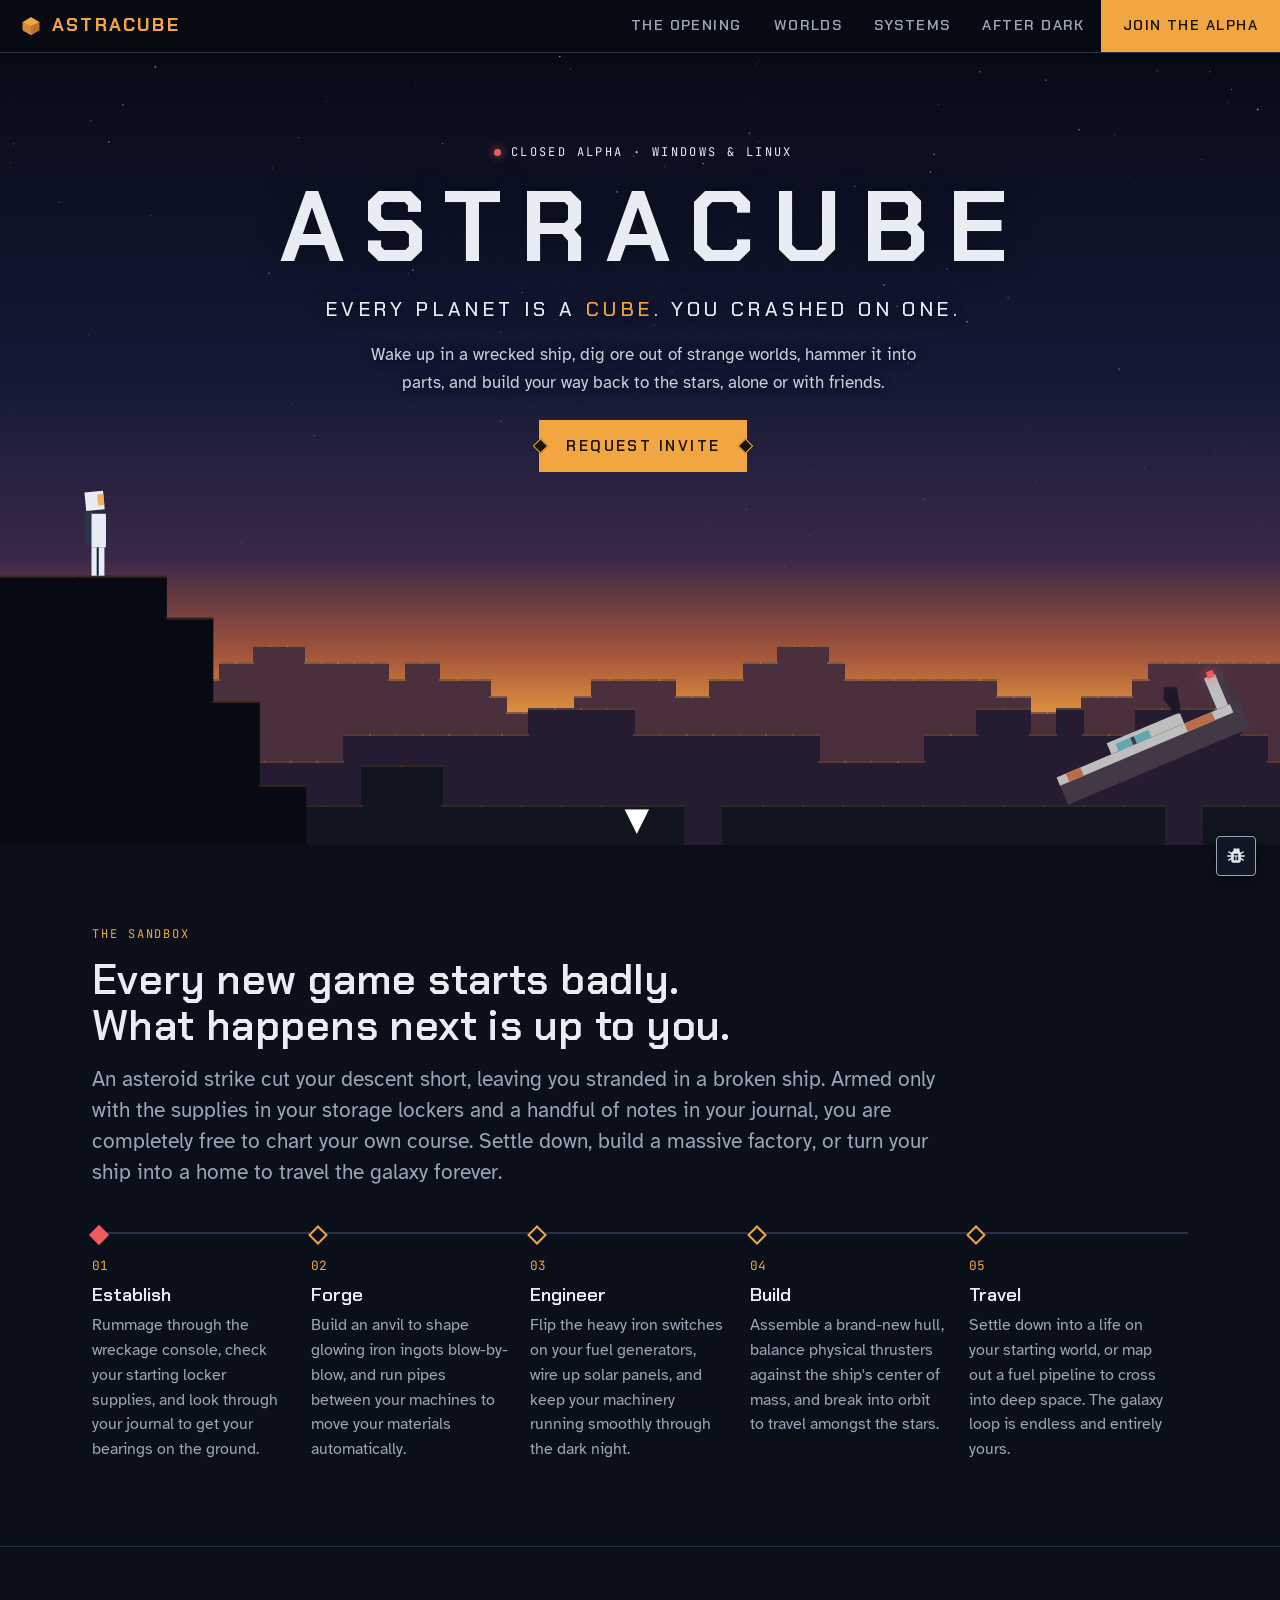
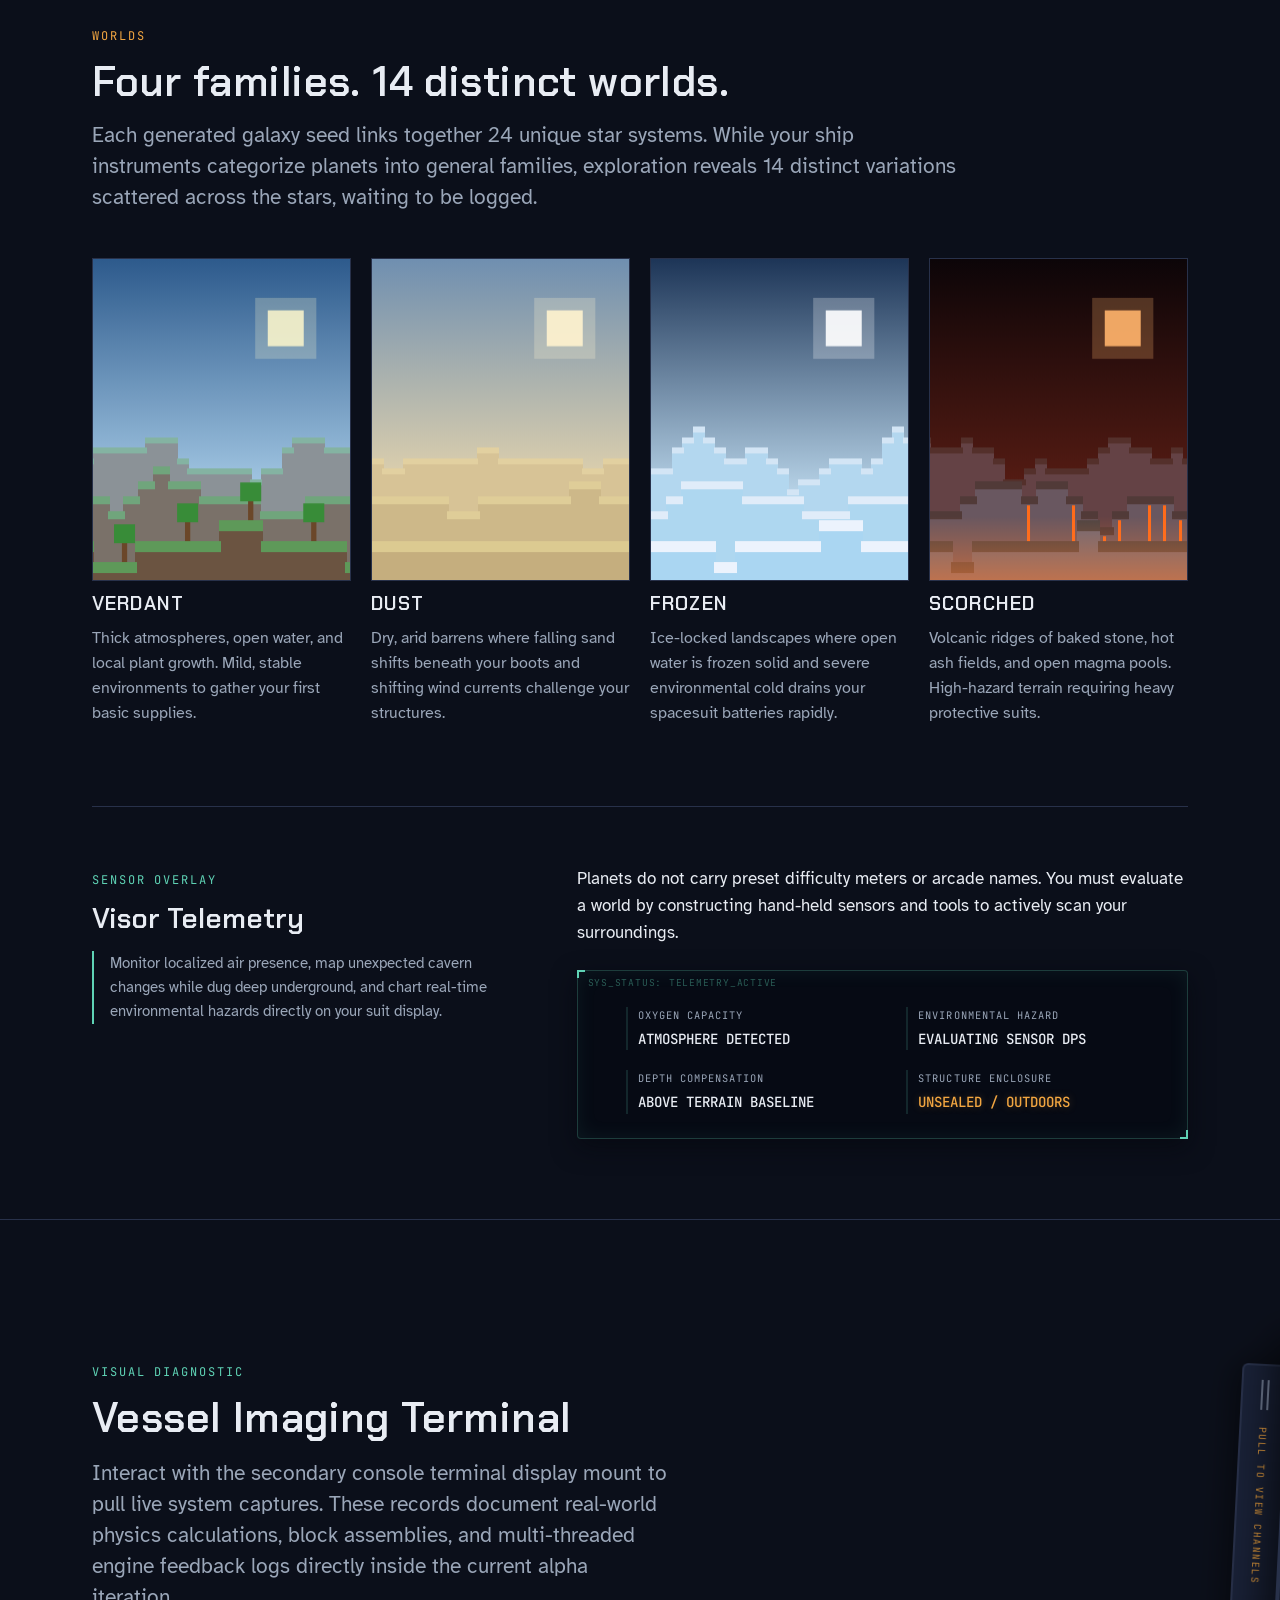
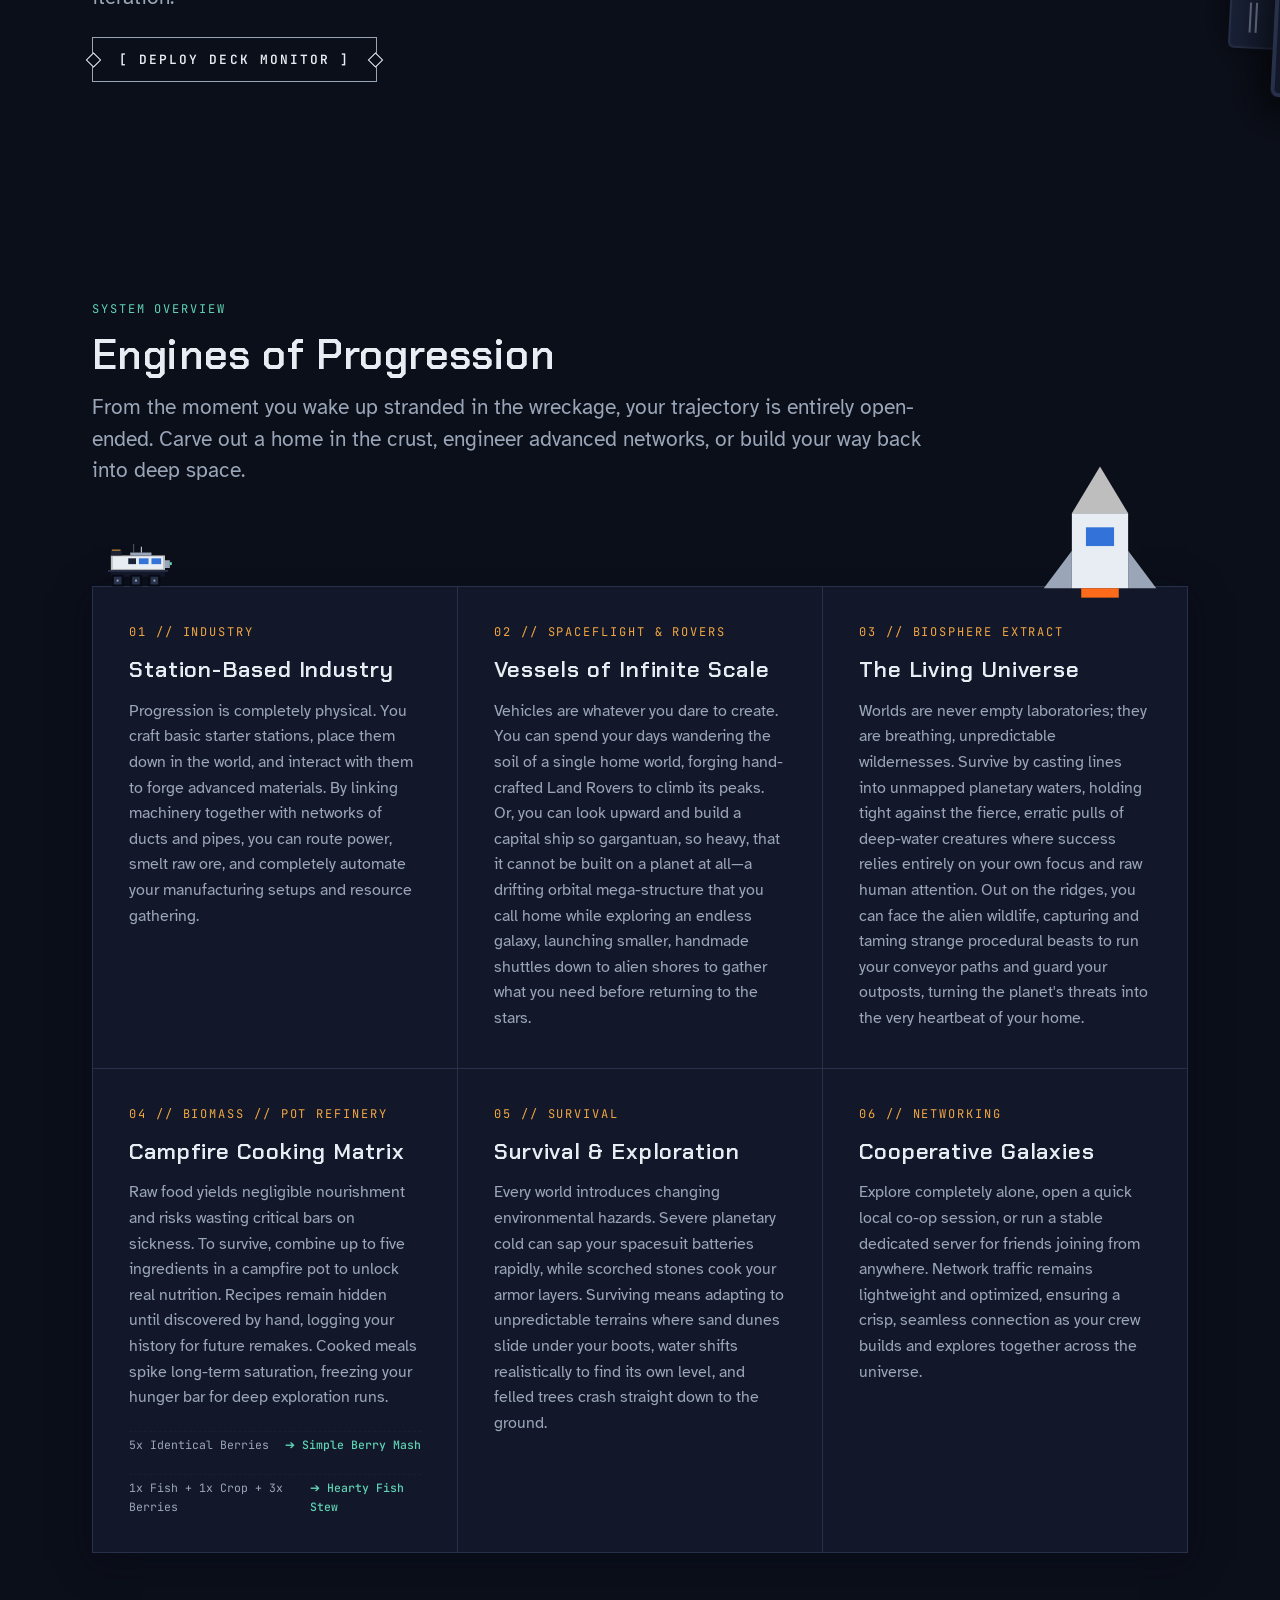
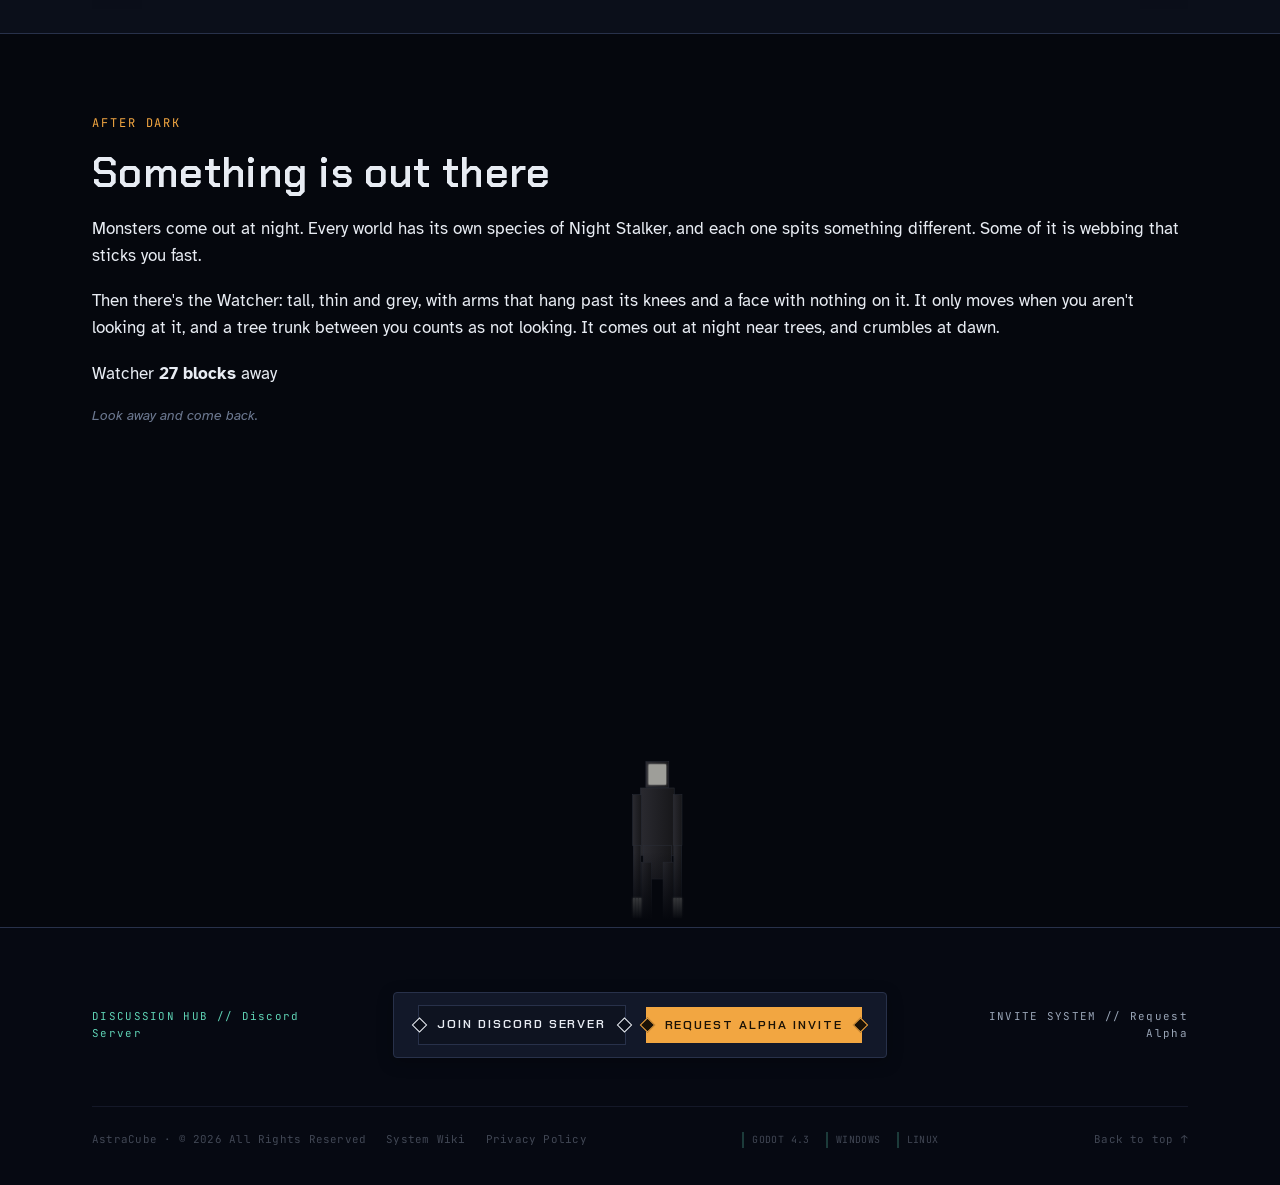
==== commit 2b9fe3a6: "Merge branch 'staging' of https://github.com/ParkerShelton/AstraCube-website into staging" ====
--- a/index.html
+++ b/index.html
@@ -993,16 +993,278 @@
         </div>
       </section>
       
-      <!-- SCREENSHOTS -->
-      <section id="screenshots" hidden>
-        <div class="wrap">
-          <div class="head">
-            <span class="label">Screenshots</span>
-            <h2>From the alpha</h2>
+
+
+      <!-- ---------- MONITOR SWIVEL CONSOLE ---------- -->
+      <section id="terminal-station" style="position: relative; overflow: hidden; padding-block: 100px; background: var(--ink); border-top: 1px solid var(--line);">
+        <div class="wrap" style="position: relative; z-index: 5;">
+          
+          <!-- Split Console Layout -->
+          <div style="display: grid; grid-template-columns: minmax(0, 1.2fr) minmax(0, 1fr); gap: 40px; align-items: center;">
+            
+            <!-- Left Column: Instructional Data -->
+            <div>
+              <span class="label" style="color: var(--aurora);">Visual Diagnostic</span>
+              <h2 style="margin-block: 12px 16px;">Vessel Imaging Terminal</h2>
+              <p class="lede" style="margin-bottom: 24px;">Interact with the secondary console terminal display mount to pull live system captures. These records document real-world physics calculations, block assemblies, and multi-threaded engine feedback logs directly inside the current alpha iteration.</p>
+              
+              <!-- Controller Buttons -->
+              <div style="display: flex; gap: 12px; flex-wrap: wrap;">
+                <button id="terminal-toggle-btn" class="btn" style="cursor: pointer; font-family: var(--mono); font-size: 0.8rem; background: transparent;">
+                  [ DEPLOY DECK MONITOR ]
+                </button>
+                <button id="terminal-next-btn" class="btn primary" style="cursor: pointer; font-family: var(--mono); font-size: 0.8rem; display: none;">
+                  NEXT FEED &gt;&gt;
+                </button>
+              </div>
+            </div>
+            
+            <!-- Right Column: Phantom Spacing Box to keep the text neatly on the left on desktop -->
+            <div style="height: 400px; pointer-events: none;" class="terminal-spacer-desktop"></div>
+
           </div>
-          <div class="shots" id="shots"></div>
+        </div>
+
+        <!-- The Swivel Monitor Chassis Assembly -->
+        <div id="swivel-arm-monitor" class="monitor-docked">
+          <!-- Mechanical Drag Handle / Toggle Strip -->
+          <div id="monitor-handle">
+            <div class="handle-ridges"></div>
+            <span class="handle-text">PULL TO VIEW CHANNELS</span>
+            <div class="handle-ridges"></div>
+          </div>
+
+          <!-- TV Screen Bezel Frame -->
+          <div class="monitor-bezel">
+            <!-- Screen Content Area -->
+            <div class="monitor-screen">
+              <!-- Glitch Overlay Layer -->
+              <div class="screen-glitch-layer"></div>
+              
+              <!-- Real-Time Top HUD Text -->
+              <div class="screen-hud-top">
+                <span id="screen-hud-id">SYS.FEED // STBY</span>
+                <span id="screen-hud-status" class="hud-blink">SIGNAL_LOST</span>
+              </div>
+
+              <!-- Imagery Display Window -->
+              <div class="screen-viewport">
+                <!-- This default SVG will show you a nice grid pattern until your real screenshots are loaded -->
+                <img id="screen-media-asset" src="data:image/svg+xml,%3Csvg xmlns='http://w3.org' viewBox='0 0 16 9' fill='%23121829'%3E%3Crect width='100%25' height='100%25'/%3E%3Cpath d='M0 0h16v9H0z' stroke='%2328314a' stroke-width='.1' fill='none'/%3E%3C/svg%3E" alt="Console display matrix">
+                
+                <!-- Offline Screen State Blanket -->
+                <div id="screen-blanket-state">
+                  <div class="static-prompt">FEED OFFLINE // ENGAGE ENG_01 MOUNT</div>
+                </div>
+              </div>
+
+              <!-- Real-Time Bottom Caption Text -->
+              <div id="screen-hud-caption">
+                No secure visual data matrix synchronized. Establish console tether connection.
+              </div>
+            </div>
+          </div>
         </div>
       </section>
+
+      <!-- Extracted Styles to avoid inline chaos -->
+      <style>
+        /* Swivel Mechanics Core Box */
+        #swivel-arm-monitor {
+          position: absolute;
+          top: 50%;
+          right: 0;
+          transform: translateY(-50%);
+          width: clamp(440px, 46vw, 700px);
+          height: 380px;
+          display: grid;
+          grid-template-columns: auto 1fr;
+          align-items: center;
+          z-index: 10;
+          transition: transform 0.6s cubic-bezier(0.25, 1, 0.5, 1);
+          will-change: transform;
+        }
+        
+        /* Default Hidden/Docked Position (mostly off-screen to the right) */
+        .monitor-docked {
+          transform: translateY(-50%) translateX(calc(100% - 45px)) rotate(3deg) !important;
+        }
+        /* Fully Deployed/Engaged Position */
+        .monitor-deployed {
+          transform: translateY(-50%) translateX(-20px) rotate(0deg) !important;
+        }
+
+        /* Tactile Mounting Swivel Handle */
+        #monitor-handle {
+          background: var(--ink-3);
+          border: 2px solid var(--line);
+          border-right: none;
+          border-radius: 6px 0 0 6px;
+          width: 45px;
+          height: 75%;
+          cursor: pointer;
+          display: flex;
+          flex-direction: column;
+          justify-content: space-between;
+          align-items: center;
+          padding-block: 14px;
+          box-shadow: -10px 0 30px rgba(0, 0, 0, 0.4);
+          transition: background 0.2s;
+        }
+        #swivel-arm-monitor:hover #monitor-handle {
+          background: var(--line);
+          border-color: var(--steel);
+        }
+        .handle-text {
+          font-family: var(--mono);
+          font-size: 0.62rem;
+          color: var(--lamp);
+          writing-mode: vertical-rl;
+          text-orientation: mixed;
+          letter-spacing: 0.15em;
+          user-select: none;
+        }
+        .handle-ridges {
+          width: 8px;
+          height: 30px;
+          border-inline: 2px double var(--steel);
+          opacity: 0.5;
+        }
+
+        /* Industrial Monitor Bezel Frame */
+        .monitor-bezel {
+          background: #121829;
+          border: 4px solid var(--line);
+          border-radius: 8px;
+          padding: 16px;
+          width: 100%;
+          height: 100%;
+          box-shadow: -15px 20px 40px rgba(0, 0, 0, 0.65);
+          display: flex;
+        }
+
+        /* Immersive CRT Glass Core Screen */
+        .monitor-screen {
+          background: #070a12;
+          border: 1px solid var(--line);
+          border-radius: 4px;
+          width: 100%;
+          height: 100%;
+          padding: 12px;
+          display: flex;
+          flex-direction: column;
+          position: relative;
+          overflow: hidden;
+        }
+
+        /* Simulated Scanlines Overlay */
+        .screen-glitch-layer {
+          position: absolute;
+          inset: 0;
+          background: linear-gradient(rgba(18, 24, 41, 0) 50%, rgba(0, 0, 0, 0.15) 50%);
+          background-size: 100% 4px;
+          z-index: 4;
+          pointer-events: none;
+          opacity: 0.4;
+        }
+
+        /* Upper and Lower Monitor Text Elements */
+        .screen-hud-top {
+          display: flex;
+          justify-content: space-between;
+          font-family: var(--mono);
+          font-size: 0.68rem;
+          color: var(--steel);
+          margin-bottom: 6px;
+          border-bottom: 1px solid var(--line);
+          padding-bottom: 4px;
+        }
+        .hud-blink { animation: blink 2s steps(1) infinite; color: var(--alarm); }
+        #screen-hud-caption {
+          margin-top: 8px;
+          font-size: 0.85rem;
+          line-height: 1.4;
+          color: var(--steel);
+          border-top: 1px solid var(--line);
+          padding-top: 6px;
+          min-height: 2.8em;
+        }
+
+        /* Picture Enclosure Frame */
+        .screen-viewport {
+          flex: 1;
+          position: relative;
+          background: #020407;
+          border: 1px solid var(--line);
+          overflow: hidden;
+        }
+        #screen-media-asset {
+          width: 100%;
+          height: 100%;
+          object-fit: cover;
+          display: block;
+          opacity: 0.88;
+        }
+
+        /* Screen Standby Blanket Blockers */
+        #screen-blanket-state {
+          position: absolute;
+          inset: 0;
+          background: #070a12;
+          display: flex;
+          align-items: center;
+          justify-content: center;
+          z-index: 3;
+        }
+        .static-prompt {
+          font-family: var(--mono);
+          font-size: 0.72rem;
+          color: var(--steel);
+          letter-spacing: 0.08em;
+          text-align: center;
+          padding: 20px;
+          opacity: 0.6;
+        }
+
+        /* Boot Glitch Animation Triggers */
+        .boot-flash { animation: crtBoot 0.3s ease-out forwards; }
+        @keyframes crtBoot {
+          0% { opacity: 0.3; transform: scaleY(0.01); filter: brightness(3); }
+          100% { opacity: 1; transform: scale(1); filter: brightness(1); }
+        }
+
+        /* Dynamic UI Collapse Adjustments for Tablets and Phones */
+        @media (max-width: 960px) {
+          .terminal-spacer-desktop { display: none; }
+          #terminal-station { padding-bottom: 440px; }
+          #swivel-arm-monitor {
+            top: auto;
+            bottom: 30px;
+            right: 50%;
+            transform: translateX(50%) !important;
+            width: calc(100% - 40px);
+            height: 320px;
+            grid-template-columns: 1fr;
+            grid-template-rows: auto 1fr;
+          }
+          #monitor-handle {
+            width: 100%;
+            height: 32px;
+            flex-direction: row;
+            border-right: 2px solid var(--line);
+            border-bottom: none;
+            border-radius: 6px 6px 0 0;
+            padding-inline: 14px;
+            padding-block: 0;
+          }
+          .handle-text { writing-mode: horizontal-tb; text-orientation: mixed; }
+          .handle-ridges { width: 40px; height: 6px; border-inline: none; border-top: 2px double var(--steel); border-bottom: 2px double var(--steel); }
+          .monitor-bezel { border-radius: 0 0 8px 8px; border-top: none; }
+          .monitor-docked { transform: translateX(50%) translateY(280px) !important; }
+          .monitor-deployed { transform: translateX(50%) translateY(0px) !important; }
+        }
+      </style>
+
 
       <!-- SYSTEMS -->
       <section id="systems">
@@ -1519,37 +1781,114 @@
         frozen: "",
         scorched: "",
       };
-      const SCREENSHOTS = [                  // the gallery section appears once this has entries
-        // { src: "screenshots/anvil.jpg", caption: "Hammering plate at the anvil" },
-      ];
-
-      if (HERO_IMAGE) {
-        const hero = document.querySelector(".hero");
-        hero.classList.add("has-shot");
-        hero.style.backgroundImage = "url('" + HERO_IMAGE + "')";
-      }
-      Object.entries(WORLD_SHOTS).forEach(([name, src]) => {
-        if (!src) return;
-        const cv = document.querySelector('canvas[data-world="' + name + '"]');
-        const img = document.createElement("img");
-        img.src = src;
-        img.alt = cv.getAttribute("aria-label").replace("Illustration of", "Screenshot of");
-        img.loading = "lazy";
-        cv.replaceWith(img);
-      });
-      if (SCREENSHOTS.length) {
-        const grid = document.getElementById("shots");
-        SCREENSHOTS.forEach(({ src, caption }) => {
-          const fig = document.createElement("figure");
-          const img = document.createElement("img");
-          img.src = src; img.alt = caption || "SpaceCraft screenshot"; img.loading = "lazy";
-          fig.appendChild(img);
-          if (caption) { const c = document.createElement("figcaption"); c.textContent = caption; fig.appendChild(c); }
-          grid.appendChild(fig);
+      // ---- Swivel Console Terminal Engine ----------------------------------------
+      (function() {
+        const ALPHA_FEEDS = [
+          { 
+            id: "CAM_LOG_01", 
+            title: "STRUCTURAL FORGE OPERATIONS", 
+            desc: "Manual striking parameters logged at an anvil station. Thermal indicators verified stable.",
+            src: "data:image/svg+xml,%3Csvg xmlns='http://w3.org' viewBox='0 0 16 9' fill='%2357944d'%3E%3Crect width='100%25' height='100%25'/%3E%3Ctext x='50%25' y='50%25' fill='%23fff' font-family='sans-serif' font-size='1' text-anchor='middle'%3E[ ANVIL SCREENSHOT PLACEHOLDER ]%3C/text%3E%3C/svg%3E"
+          },
+          { 
+            id: "CAM_LOG_02", 
+            title: "ESCAPE ORBIT VELOCITY LOOP", 
+            desc: "Checking ship hull separation markers. Automated stabilizer distribution lines active.",
+            src: "data:image/svg+xml,%3Csvg xmlns='http://w3.org' viewBox='0 0 16 9' fill='%23dbc98f'%3E%3Crect width='100%25' height='100%25'/%3E%3Ctext x='50%25' y='50%25' fill='%23000' font-family='sans-serif' font-size='1' text-anchor='middle'%3E[ ORBIT FLIGHT PLACEHOLDER ]%3C/text%3E%3C/svg%3E"
+          },
+          { 
+            id: "CAM_LOG_03", 
+            title: "FUEL LINE INJECTION CORE", 
+            desc: "Fluid dynamics diagnostic verifying flow limits inside sub-surface transport grids.",
+            src: "data:image/svg+xml,%3Csvg xmlns='http://w3.org' viewBox='0 0 16 9' fill='%234d4747'%3E%3Crect width='100%25' height='100%25'/%3E%3Ctext x='50%25' y='50%25' fill='%23fff' font-family='sans-serif' font-size='1' text-anchor='middle'%3E[ PIPELINES PLACEHOLDER ]%3C/text%3E%3C/svg%3E"
+          }
+        ];
+
+        const monitorAssembly = document.getElementById("swivel-arm-monitor");
+        const monitorHandle = document.getElementById("monitor-handle");
+        const toggleBtn = document.getElementById("terminal-toggle-btn");
+        const nextBtn = document.getElementById("terminal-next-btn");
+        
+        const screenAsset = document.getElementById("screen-media-asset");
+        const screenBlanket = document.getElementById("screen-blanket-state");
+        const hudId = document.getElementById("screen-hud-id");
+        const hudStatus = document.getElementById("screen-hud-status");
+        const hudCaption = document.getElementById("screen-hud-caption");
+
+        let currentFeedIndex = 0;
+        let isMonitorDeployed = false;
+        let autoCycleTimer = null;
+
+        function toggleMonitorDeployment() {
+          isMonitorDeployed = !isMonitorDeployed;
+          
+          if (isMonitorDeployed) {
+            monitorAssembly.classList.remove("monitor-docked");
+            monitorAssembly.classList.add("monitor-deployed");
+            toggleBtn.textContent = "[ DOCK CONSOLE MONITOR ]";
+            nextBtn.style.display = "inline-flex";
+            bootScreenMatrix();
+          } else {
+            monitorAssembly.classList.remove("monitor-deployed");
+            monitorAssembly.classList.add("monitor-docked");
+            toggleBtn.textContent = "[ DEPLOY DECK MONITOR ]";
+            nextBtn.style.display = "none";
+            killScreenMatrix();
+          }
+        }
+
+        function bootScreenMatrix() {
+          screenBlanket.style.display = "none";
+          screenAsset.classList.add("boot-flash");
+          hudStatus.classList.remove("hud-blink");
+          hudStatus.style.color = "var(--aurora)";
+          hudStatus.textContent = "CONN_OK // 100%";
+          
+          syncFeedChannel(currentFeedIndex);
+          
+          clearInterval(autoCycleTimer);
+          autoCycleTimer = setInterval(advanceFeedChannel, 6000);
+        }
+
+        function killScreenMatrix() {
+          clearInterval(autoCycleTimer);
+          screenBlanket.style.display = "flex";
+          screenAsset.classList.remove("boot-flash");
+          hudStatus.classList.add("hud-blink");
+          hudStatus.style.color = "var(--alarm)";
+          hudStatus.textContent = "SIGNAL_LOST";
+          hudId.textContent = "SYS.FEED // STBY";
+          hudCaption.textContent = "No secure visual data matrix synchronized. Establish console tether connection.";
+        }
+
+        function syncFeedChannel(idx) {
+          if (!ALPHA_FEEDS.length) return;
+          const feed = ALPHA_FEEDS[idx];
+          
+          hudId.textContent = `SYS.FEED // ${feed.id}`;
+          screenAsset.src = feed.src;
+          screenAsset.alt = `Data log readout stream: ${feed.title}`;
+          hudCaption.innerHTML = `<strong style="color: var(--lamp); font-family: var(--mono); font-size: 0.72rem; display: block; margin-bottom: 2px;">LOG BRIEF // ${feed.title}</strong> ${feed.desc}`;
+        }
+
+        function advanceFeedChannel() {
+          currentFeedIndex = (currentFeedIndex + 1) % ALPHA_FEEDS.length;
+          screenAsset.classList.remove("boot-flash");
+          void screenAsset.offsetWidth; // Force CSS redraw
+          screenAsset.classList.add("boot-flash");
+          syncFeedChannel(currentFeedIndex);
+        }
+
+        // Event listeners
+        monitorHandle.addEventListener("click", toggleMonitorDeployment);
+        toggleBtn.addEventListener("click", toggleMonitorDeployment);
+        nextBtn.addEventListener("click", advanceFeedChannel);
+
+        monitorHandle.addEventListener("mouseenter", () => {
+          if (!isMonitorDeployed) toggleMonitorDeployment();
         });
-        document.getElementById("screenshots").hidden = false;
-        document.querySelectorAll(".families-note").forEach(n => n.hidden = true);
-      }
+      })();
+
 
       // ---- Alpha sign-up link ---------------------------------------------------
       const REDUCE = window.matchMedia("(prefers-reduced-motion: reduce)").matches;
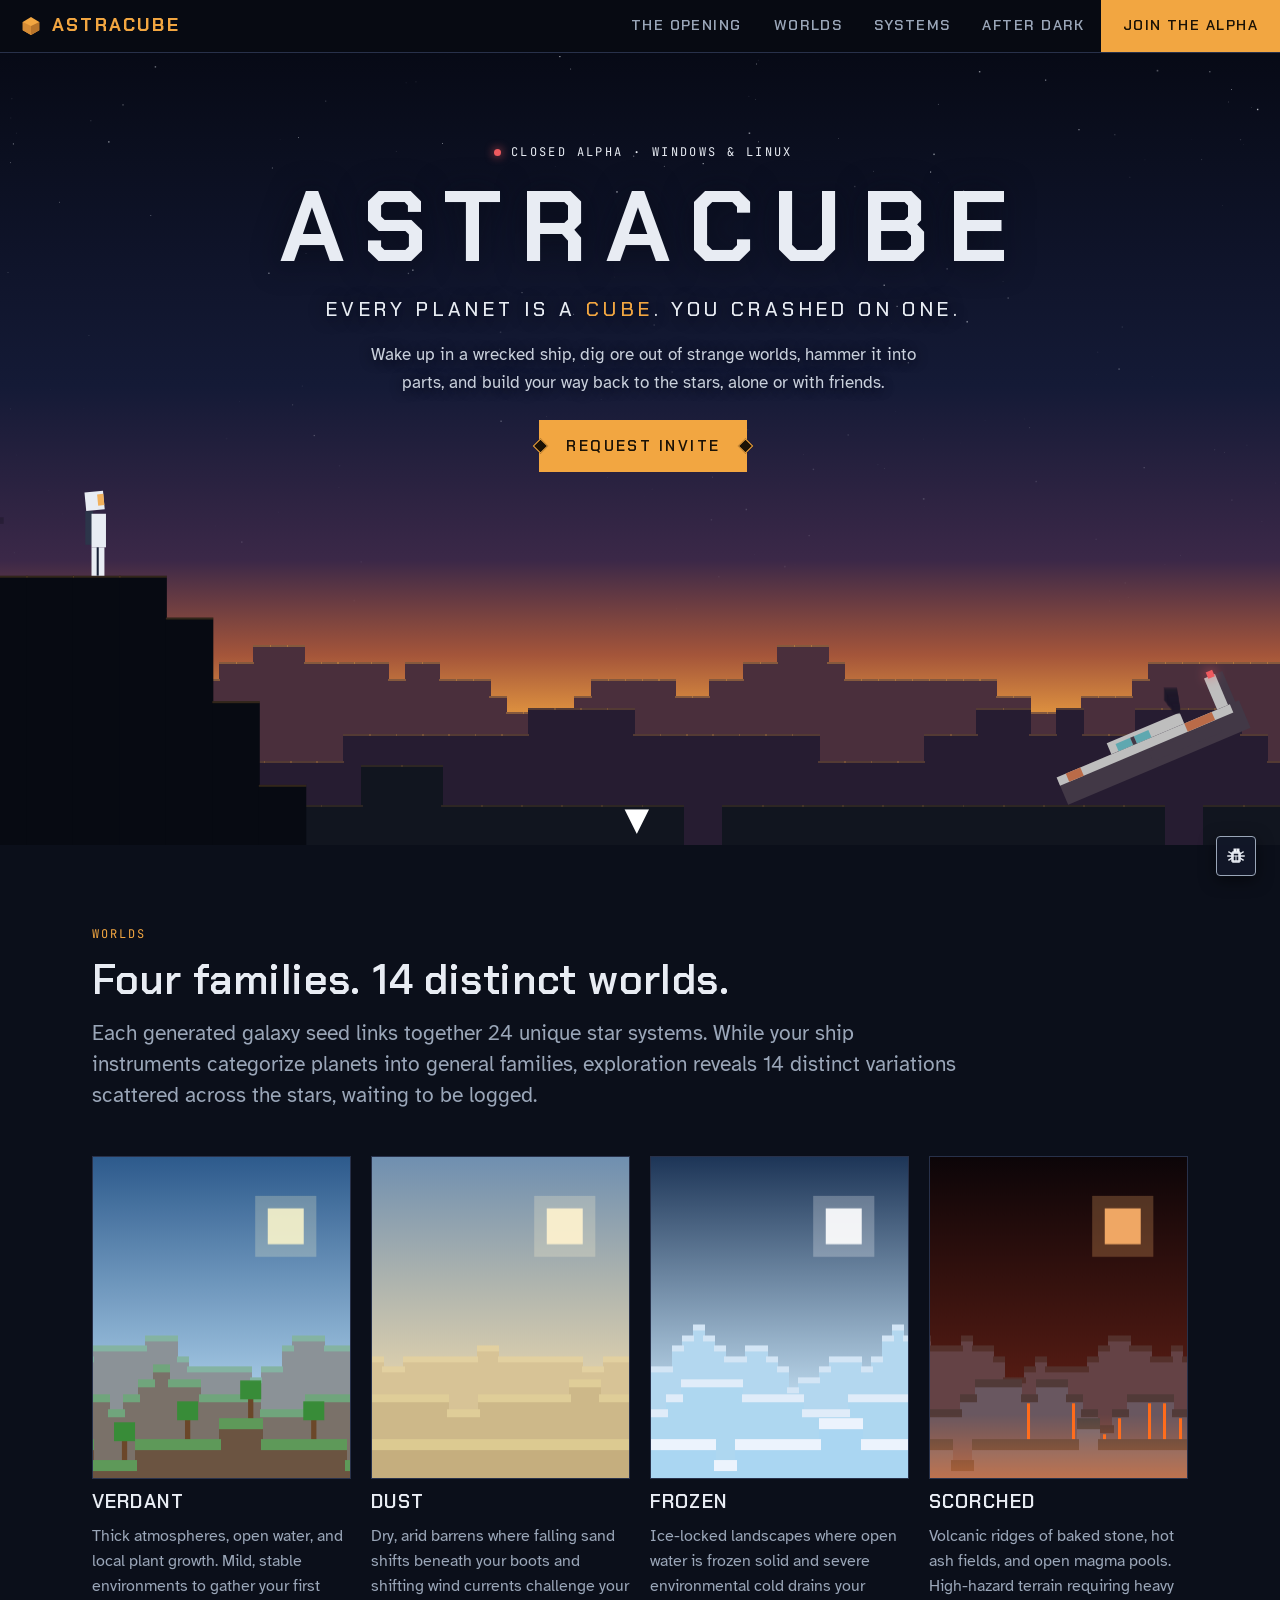
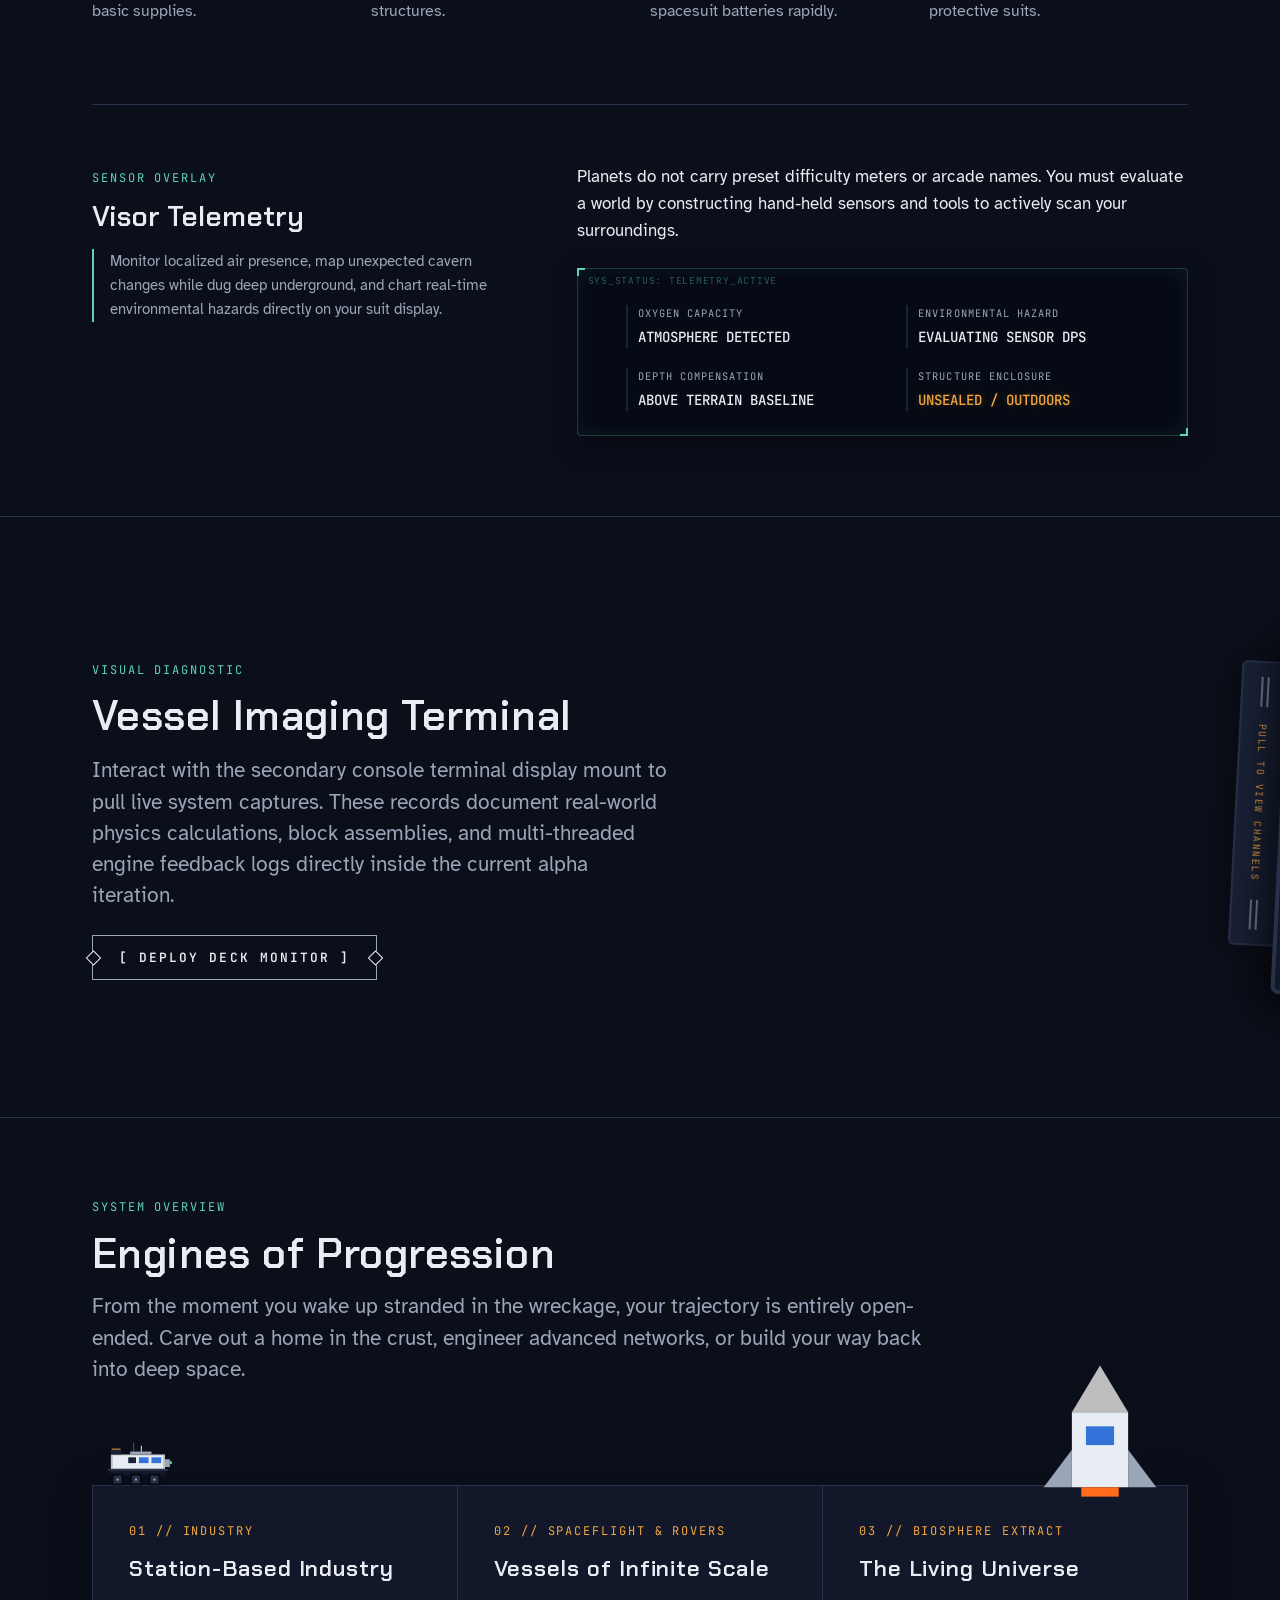
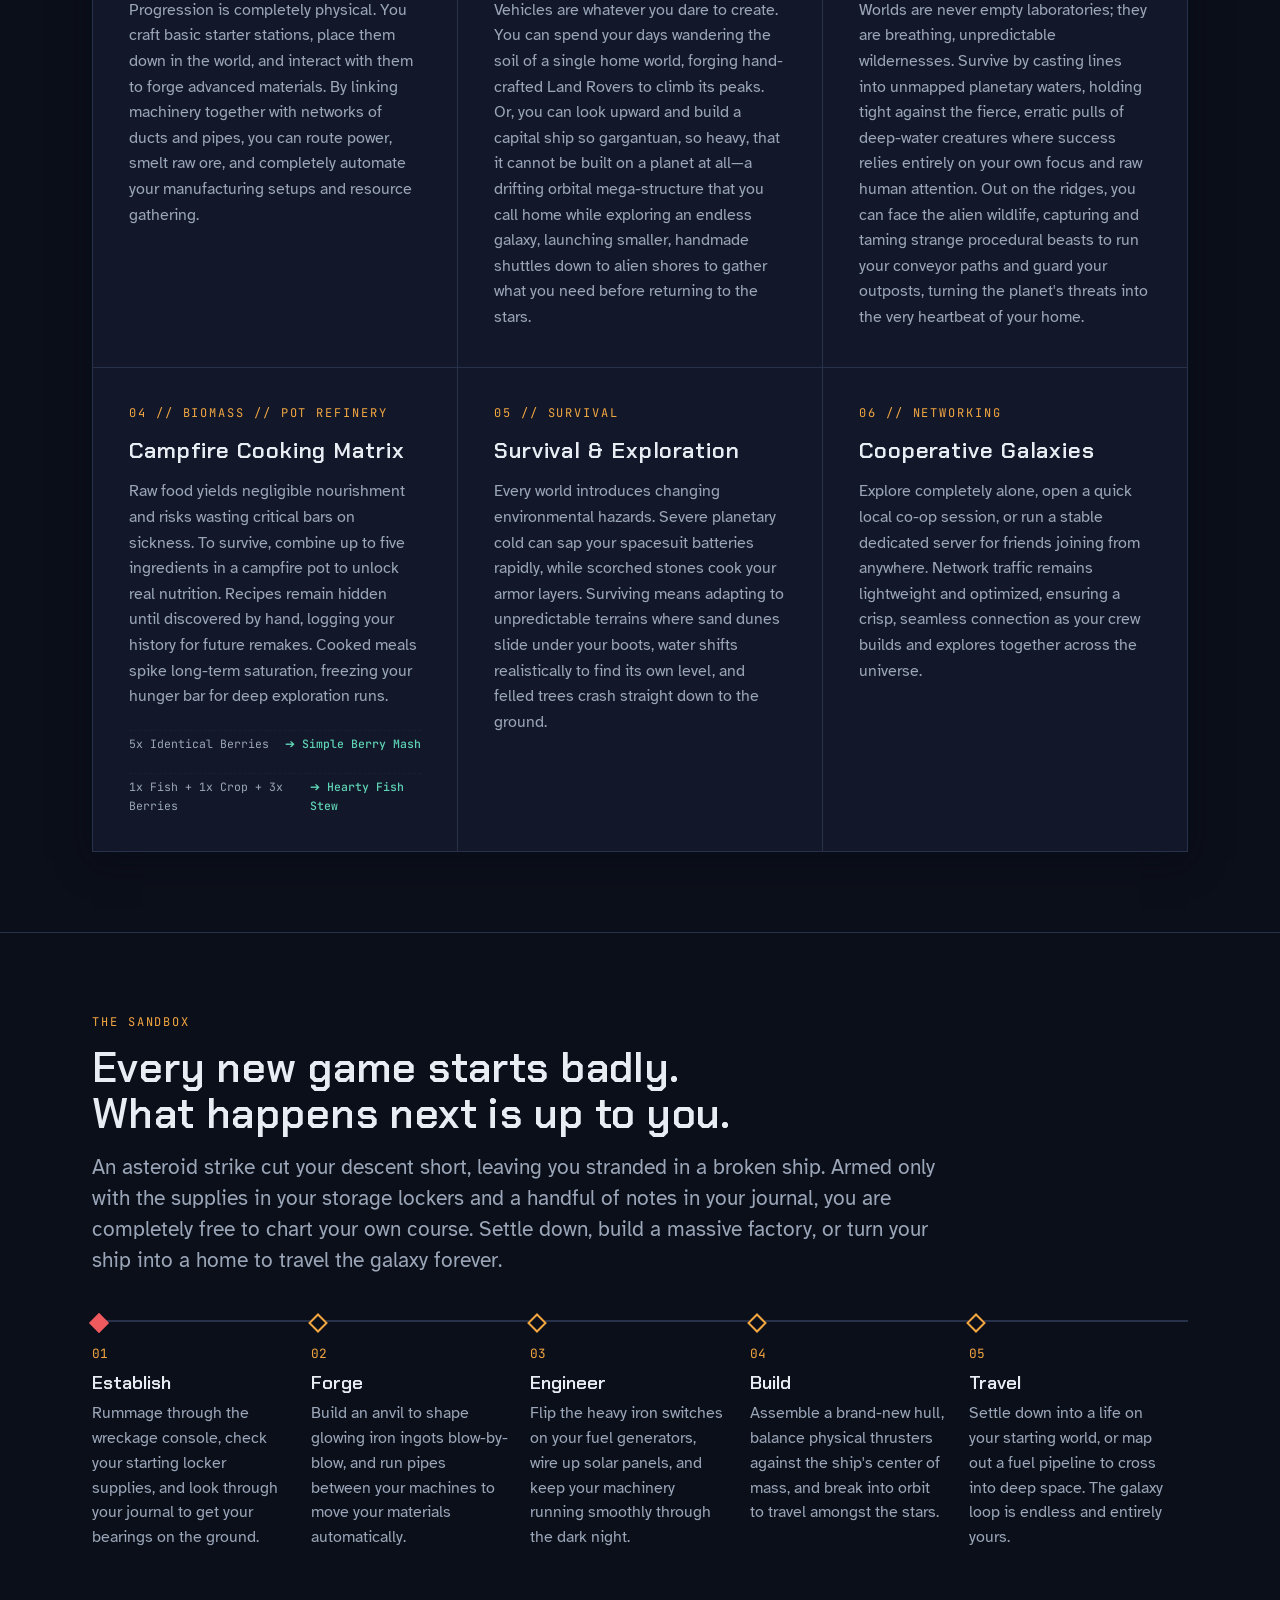
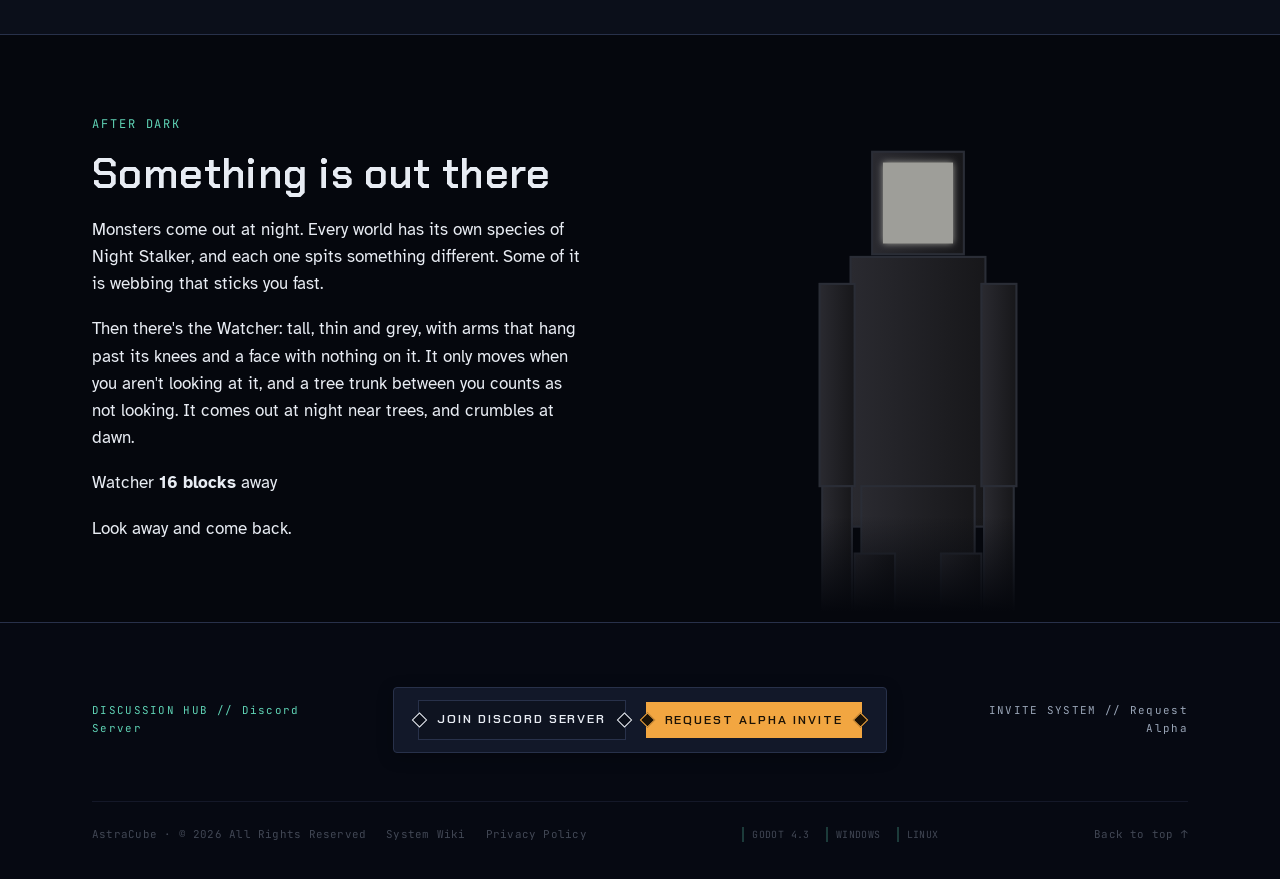
==== commit c0d7852b: "adding files" ====
--- a/index.html
+++ b/index.html
@@ -84,7 +84,7 @@
       .top {
         position: sticky;
         top: env(safe-area-inset-top, 0px);
-        z-index: 20;
+        z-index: 99999;
         background: #070a12;
         border-bottom: 1px solid var(--line);
       }
@@ -496,20 +496,35 @@
       .hud-value { color: var(--text); font-size: 0.88rem; font-weight: 500; }
       .hud-value.alert { color: var(--lamp); text-shadow: 0 0 8px rgba(242, 166, 65, 0.3); }
 
-      /* ---------- After dark: the Watcher (FIXED COMMENT SYNTAX) ---------- */
+      /* ---------- After dark: the Watcher Layout Core ---------- */
       .dark {
         background: #05070d; 
         border-top: 1px solid var(--line);
         padding-block: 0;
         overflow: hidden;
       }
-      .dark-copy { display: grid; gap: 18px; padding-block: 80px; }
       
-      .hint { font-size: var(--step--1); color: #6c7890; font-style: italic; }
+      /* Desktop Split Layout Grid Matrix */
+      .dark-layout-container {
+        display: grid;
+        grid-template-columns: minmax(0, 1fr) minmax(0, 1.1fr);
+        gap: 64px;
+        align-items: center;
+      }
+      
+      .dark-copy { 
+        display: grid; 
+        gap: 18px; 
+        padding-block: 80px; 
+      }
+      
       .stage {
         position: relative;
         align-self: stretch;
-        min-height: 420px;
+        min-height: 480px; /* Bumped height for easier framing */
+        display: flex;
+        align-items: flex-end;
+        justify-content: center;
       }
       .stage::after {
         content: "";
@@ -518,24 +533,44 @@
         height: 18%;
         background: linear-gradient(to top, #05070d 10%, rgba(5, 7, 13, 0));
         pointer-events: none;
+        z-index: 5;
       }
       
       #watcher {
         position: absolute;
-        bottom: 0; 
+        bottom: 0px !important; 
         left: 50%;
-        height: 78%;
+        height: 100%; /* Take up full container space */
         width: auto;
-        transform-origin: 50% 100%;
+        
+        /* 📐 PERSPECTIVE AXIS FIX: Keeps the scale origin centered on his chest 
+           so his body expands outward toward the glass screen matrix layer */
+        transform-origin: center center;
+        
         overflow: visible;
-        transition: transform 0.15s ease-out;
-      }
+        /* Smoothly ease both scale growths and positional shifts simultaneously */
+        transition: transform 0.65s cubic-bezier(0.25, 1, 0.5, 1);
+        z-index: 2;
+      }
+
       
-      @media (max-width: 820px) {
-        .dark .wrap { grid-template-columns: 1fr; gap: 0; }
-        .dark-copy { padding-block: 64px 8px; }
-        .stage { min-height: 340px; }
-        .dark { background: #05070d; }
+      /* ---------- Mobile and Tablet Breakpoint Fallbacks ---------- */
+      @media (max-width: 860px) {
+        .dark-layout-container { 
+          grid-template-columns: 1fr; 
+          gap: 0; 
+        }
+        .dark-copy { 
+          padding-block: 64px 24px; 
+          text-align: center;
+          justify-items: center;
+        }
+        .stage { 
+          min-height: 360px; 
+        }
+        #watcher {
+          height: 95%;
+        }
       }
 
       /* ---------- Floating Sci-Fi Bug Button (FIXED COMMENT SYNTAX) ---------- */
@@ -835,6 +870,201 @@
         margin-bottom: 100px;
       }
 
+        /* Swivel Mechanics Core Box */
+        #swivel-arm-monitor {
+          position: absolute;
+          top: 50%;
+          right: 0;
+          transform: translateY(-50%);
+          width: clamp(440px, 46vw, 700px);
+          height: 380px;
+          display: grid;
+          grid-template-columns: auto 1fr;
+          align-items: center;
+          z-index: 10;
+          transition: transform 0.6s cubic-bezier(0.25, 1, 0.5, 1);
+          will-change: transform;
+        }
+        
+        /* Default Hidden/Docked Position (mostly off-screen to the right) */
+        .monitor-docked {
+          transform: translateY(-50%) translateX(calc(100% - 45px)) rotate(3deg) !important;
+        }
+        /* Fully Deployed/Engaged Position */
+        .monitor-deployed {
+          transform: translateY(-50%) translateX(-20px) rotate(0deg) !important;
+        }
+
+        /* Tactile Mounting Swivel Handle */
+        #monitor-handle {
+          background: var(--ink-3);
+          border: 2px solid var(--line);
+          border-right: none;
+          border-radius: 6px 0 0 6px;
+          width: 45px;
+          height: 75%;
+          cursor: pointer;
+          display: flex;
+          flex-direction: column;
+          justify-content: space-between;
+          align-items: center;
+          padding-block: 14px;
+          box-shadow: -10px 0 30px rgba(0, 0, 0, 0.4);
+          transition: background 0.2s;
+        }
+        #swivel-arm-monitor:hover #monitor-handle {
+          background: var(--line);
+          border-color: var(--steel);
+        }
+        .handle-text {
+          font-family: var(--mono);
+          font-size: 0.62rem;
+          color: var(--lamp);
+          writing-mode: vertical-rl;
+          text-orientation: mixed;
+          letter-spacing: 0.15em;
+          user-select: none;
+        }
+        .handle-ridges {
+          width: 8px;
+          height: 30px;
+          border-inline: 2px double var(--steel);
+          opacity: 0.5;
+        }
+
+        /* Industrial Monitor Bezel Frame */
+        .monitor-bezel {
+          background: #121829;
+          border: 4px solid var(--line);
+          border-radius: 8px;
+          padding: 16px;
+          width: 100%;
+          height: 100%;
+          box-shadow: -15px 20px 40px rgba(0, 0, 0, 0.65);
+          display: flex;
+        }
+
+        /* Immersive CRT Glass Core Screen */
+        .monitor-screen {
+          background: #070a12;
+          border: 1px solid var(--line);
+          border-radius: 4px;
+          width: 100%;
+          height: 100%;
+          padding: 12px;
+          display: flex;
+          flex-direction: column;
+          position: relative;
+          overflow: hidden;
+        }
+
+        /* Simulated Scanlines Overlay */
+        .screen-glitch-layer {
+          position: absolute;
+          inset: 0;
+          background: linear-gradient(rgba(18, 24, 41, 0) 50%, rgba(0, 0, 0, 0.15) 50%);
+          background-size: 100% 4px;
+          z-index: 4;
+          pointer-events: none;
+          opacity: 0.4;
+        }
+
+        /* Upper and Lower Monitor Text Elements */
+        .screen-hud-top {
+          display: flex;
+          justify-content: space-between;
+          font-family: var(--mono);
+          font-size: 0.68rem;
+          color: var(--steel);
+          margin-bottom: 6px;
+          border-bottom: 1px solid var(--line);
+          padding-bottom: 4px;
+        }
+        .hud-blink { animation: blink 2s steps(1) infinite; color: var(--alarm); }
+        #screen-hud-caption {
+          margin-top: 8px;
+          font-size: 0.85rem;
+          line-height: 1.4;
+          color: var(--steel);
+          border-top: 1px solid var(--line);
+          padding-top: 6px;
+          min-height: 2.8em;
+        }
+
+        /* Picture Enclosure Frame */
+        .screen-viewport {
+          flex: 1;
+          position: relative;
+          background: #020407;
+          border: 1px solid var(--line);
+          overflow: hidden;
+        }
+        #screen-media-asset {
+          width: 100%;
+          height: 100%;
+          object-fit: cover;
+          display: block;
+          opacity: 0.88;
+        }
+
+        /* Screen Standby Blanket Blockers */
+        #screen-blanket-state {
+          position: absolute;
+          inset: 0;
+          background: #070a12;
+          display: flex;
+          align-items: center;
+          justify-content: center;
+          z-index: 3;
+        }
+        .static-prompt {
+          font-family: var(--mono);
+          font-size: 0.72rem;
+          color: var(--steel);
+          letter-spacing: 0.08em;
+          text-align: center;
+          padding: 20px;
+          opacity: 0.6;
+        }
+
+        /* Boot Glitch Animation Triggers */
+        .boot-flash { animation: crtBoot 0.3s ease-out forwards; }
+        @keyframes crtBoot {
+          0% { opacity: 0.3; transform: scaleY(0.01); filter: brightness(3); }
+          100% { opacity: 1; transform: scale(1); filter: brightness(1); }
+        }
+
+        /* Dynamic UI Collapse Adjustments for Tablets and Phones */
+        @media (max-width: 960px) {
+          .terminal-spacer-desktop { display: none; }
+          #terminal-station { padding-bottom: 440px; }
+          #swivel-arm-monitor {
+            top: auto;
+            bottom: 30px;
+            right: 50%;
+            transform: translateX(50%) !important;
+            width: calc(100% - 40px);
+            height: 320px;
+            grid-template-columns: 1fr;
+            grid-template-rows: auto 1fr;
+          }
+          #monitor-handle {
+            width: 100%;
+            height: 32px;
+            flex-direction: row;
+            border-right: 2px solid var(--line);
+            border-bottom: none;
+            border-radius: 6px 6px 0 0;
+            padding-inline: 14px;
+            padding-block: 0;
+          }
+          .handle-text { writing-mode: horizontal-tb; text-orientation: mixed; }
+          .handle-ridges { width: 40px; height: 6px; border-inline: none; border-top: 2px double var(--steel); border-bottom: 2px double var(--steel); }
+          .monitor-bezel { border-radius: 0 0 8px 8px; border-top: none; }
+          .monitor-docked { transform: translateX(50%) translateY(280px) !important; }
+          .monitor-deployed { transform: translateX(50%) translateY(0px) !important; }
+        }
+
     </style>
   </head>
 
@@ -880,40 +1110,6 @@
         <a class="scroll-hint" href="#opening">▼</a>
       </div>
 
-      <!-- OPENING -->
-      <section id="opening">
-        <div class="wrap">
-          <div class="head">
-            <span class="label">The Sandbox</span>
-            <h2>Every new game starts badly. What happens next is up to you.</h2>
-            <p class="lede">An asteroid strike cut your descent short, leaving you stranded in a broken ship. Armed only with the supplies in your storage lockers and a handful of notes in your journal, you are completely free to chart your own course. Settle down, build a massive factory, or turn your ship into a home to travel the galaxy forever.</p>
-          </div>
-          
-          <ol class="story">
-            <li>
-              <h3>Establish</h3>
-              <p>Rummage through the wreckage console, check your starting locker supplies, and look through your journal to get your bearings on the ground.</p>
-            </li>
-            <li>
-              <h3>Forge</h3>
-              <p>Build an anvil to shape glowing iron ingots blow-by-blow, and run pipes between your machines to move your materials automatically.</p>
-            </li>
-            <li>
-              <h3>Engineer</h3>
-              <p>Flip the heavy iron switches on your fuel generators, wire up solar panels, and keep your machinery running smoothly through the dark night.</p>
-            </li>
-            <li>
-              <h3>Build</h3>
-              <p>Assemble a brand-new hull, balance physical thrusters against the ship's center of mass, and break into orbit to travel amongst the stars.</p>
-            </li>
-            <li>
-              <h3>Travel</h3>
-              <p>Settle down into a life on your starting world, or map out a fuel pipeline to cross into deep space. The galaxy loop is endless and entirely yours.</p>
-            </li>
-          </ol>
-        </div>
-      </section>
-      
       <!-- WORLDS -->
       <section id="worlds">
         <div class="wrap">
@@ -992,10 +1188,8 @@
 
         </div>
       </section>
-      
-
-
-      <!-- ---------- MONITOR SWIVEL CONSOLE ---------- -->
+  
+      <!-- MONITOR SWIVEL CONSOLE -->
       <section id="terminal-station" style="position: relative; overflow: hidden; padding-block: 100px; background: var(--ink); border-top: 1px solid var(--line);">
         <div class="wrap" style="position: relative; z-index: 5;">
           
@@ -1066,206 +1260,7 @@
           </div>
         </div>
       </section>
-
-      <!-- Extracted Styles to avoid inline chaos -->
-      <style>
-        /* Swivel Mechanics Core Box */
-        #swivel-arm-monitor {
-          position: absolute;
-          top: 50%;
-          right: 0;
-          transform: translateY(-50%);
-          width: clamp(440px, 46vw, 700px);
-          height: 380px;
-          display: grid;
-          grid-template-columns: auto 1fr;
-          align-items: center;
-          z-index: 10;
-          transition: transform 0.6s cubic-bezier(0.25, 1, 0.5, 1);
-          will-change: transform;
-        }
-        
-        /* Default Hidden/Docked Position (mostly off-screen to the right) */
-        .monitor-docked {
-          transform: translateY(-50%) translateX(calc(100% - 45px)) rotate(3deg) !important;
-        }
-        /* Fully Deployed/Engaged Position */
-        .monitor-deployed {
-          transform: translateY(-50%) translateX(-20px) rotate(0deg) !important;
-        }
-
-        /* Tactile Mounting Swivel Handle */
-        #monitor-handle {
-          background: var(--ink-3);
-          border: 2px solid var(--line);
-          border-right: none;
-          border-radius: 6px 0 0 6px;
-          width: 45px;
-          height: 75%;
-          cursor: pointer;
-          display: flex;
-          flex-direction: column;
-          justify-content: space-between;
-          align-items: center;
-          padding-block: 14px;
-          box-shadow: -10px 0 30px rgba(0, 0, 0, 0.4);
-          transition: background 0.2s;
-        }
-        #swivel-arm-monitor:hover #monitor-handle {
-          background: var(--line);
-          border-color: var(--steel);
-        }
-        .handle-text {
-          font-family: var(--mono);
-          font-size: 0.62rem;
-          color: var(--lamp);
-          writing-mode: vertical-rl;
-          text-orientation: mixed;
-          letter-spacing: 0.15em;
-          user-select: none;
-        }
-        .handle-ridges {
-          width: 8px;
-          height: 30px;
-          border-inline: 2px double var(--steel);
-          opacity: 0.5;
-        }
-
-        /* Industrial Monitor Bezel Frame */
-        .monitor-bezel {
-          background: #121829;
-          border: 4px solid var(--line);
-          border-radius: 8px;
-          padding: 16px;
-          width: 100%;
-          height: 100%;
-          box-shadow: -15px 20px 40px rgba(0, 0, 0, 0.65);
-          display: flex;
-        }
-
-        /* Immersive CRT Glass Core Screen */
-        .monitor-screen {
-          background: #070a12;
-          border: 1px solid var(--line);
-          border-radius: 4px;
-          width: 100%;
-          height: 100%;
-          padding: 12px;
-          display: flex;
-          flex-direction: column;
-          position: relative;
-          overflow: hidden;
-        }
-
-        /* Simulated Scanlines Overlay */
-        .screen-glitch-layer {
-          position: absolute;
-          inset: 0;
-          background: linear-gradient(rgba(18, 24, 41, 0) 50%, rgba(0, 0, 0, 0.15) 50%);
-          background-size: 100% 4px;
-          z-index: 4;
-          pointer-events: none;
-          opacity: 0.4;
-        }
-
-        /* Upper and Lower Monitor Text Elements */
-        .screen-hud-top {
-          display: flex;
-          justify-content: space-between;
-          font-family: var(--mono);
-          font-size: 0.68rem;
-          color: var(--steel);
-          margin-bottom: 6px;
-          border-bottom: 1px solid var(--line);
-          padding-bottom: 4px;
-        }
-        .hud-blink { animation: blink 2s steps(1) infinite; color: var(--alarm); }
-        #screen-hud-caption {
-          margin-top: 8px;
-          font-size: 0.85rem;
-          line-height: 1.4;
-          color: var(--steel);
-          border-top: 1px solid var(--line);
-          padding-top: 6px;
-          min-height: 2.8em;
-        }
-
-        /* Picture Enclosure Frame */
-        .screen-viewport {
-          flex: 1;
-          position: relative;
-          background: #020407;
-          border: 1px solid var(--line);
-          overflow: hidden;
-        }
-        #screen-media-asset {
-          width: 100%;
-          height: 100%;
-          object-fit: cover;
-          display: block;
-          opacity: 0.88;
-        }
-
-        /* Screen Standby Blanket Blockers */
-        #screen-blanket-state {
-          position: absolute;
-          inset: 0;
-          background: #070a12;
-          display: flex;
-          align-items: center;
-          justify-content: center;
-          z-index: 3;
-        }
-        .static-prompt {
-          font-family: var(--mono);
-          font-size: 0.72rem;
-          color: var(--steel);
-          letter-spacing: 0.08em;
-          text-align: center;
-          padding: 20px;
-          opacity: 0.6;
-        }
-
-        /* Boot Glitch Animation Triggers */
-        .boot-flash { animation: crtBoot 0.3s ease-out forwards; }
-        @keyframes crtBoot {
-          0% { opacity: 0.3; transform: scaleY(0.01); filter: brightness(3); }
-          100% { opacity: 1; transform: scale(1); filter: brightness(1); }
-        }
-
-        /* Dynamic UI Collapse Adjustments for Tablets and Phones */
-        @media (max-width: 960px) {
-          .terminal-spacer-desktop { display: none; }
-          #terminal-station { padding-bottom: 440px; }
-          #swivel-arm-monitor {
-            top: auto;
-            bottom: 30px;
-            right: 50%;
-            transform: translateX(50%) !important;
-            width: calc(100% - 40px);
-            height: 320px;
-            grid-template-columns: 1fr;
-            grid-template-rows: auto 1fr;
-          }
-          #monitor-handle {
-            width: 100%;
-            height: 32px;
-            flex-direction: row;
-            border-right: 2px solid var(--line);
-            border-bottom: none;
-            border-radius: 6px 6px 0 0;
-            padding-inline: 14px;
-            padding-block: 0;
-          }
-          .handle-text { writing-mode: horizontal-tb; text-orientation: mixed; }
-          .handle-ridges { width: 40px; height: 6px; border-inline: none; border-top: 2px double var(--steel); border-bottom: 2px double var(--steel); }
-          .monitor-bezel { border-radius: 0 0 8px 8px; border-top: none; }
-          .monitor-docked { transform: translateX(50%) translateY(280px) !important; }
-          .monitor-deployed { transform: translateX(50%) translateY(0px) !important; }
-        }
-      </style>
-
-
+    
       <!-- SYSTEMS -->
       <section id="systems">
         <div class="wrap">
@@ -1435,17 +1430,56 @@
       </section>
 
 
+      <!-- OPENING -->
+      <section id="opening">
+        <div class="wrap">
+          <div class="head">
+            <span class="label">The Sandbox</span>
+            <h2>Every new game starts badly. What happens next is up to you.</h2>
+            <p class="lede">An asteroid strike cut your descent short, leaving you stranded in a broken ship. Armed only with the supplies in your storage lockers and a handful of notes in your journal, you are completely free to chart your own course. Settle down, build a massive factory, or turn your ship into a home to travel the galaxy forever.</p>
+          </div>
+          
+          <ol class="story">
+            <li>
+              <h3>Establish</h3>
+              <p>Rummage through the wreckage console, check your starting locker supplies, and look through your journal to get your bearings on the ground.</p>
+            </li>
+            <li>
+              <h3>Forge</h3>
+              <p>Build an anvil to shape glowing iron ingots blow-by-blow, and run pipes between your machines to move your materials automatically.</p>
+            </li>
+            <li>
+              <h3>Engineer</h3>
+              <p>Flip the heavy iron switches on your fuel generators, wire up solar panels, and keep your machinery running smoothly through the dark night.</p>
+            </li>
+            <li>
+              <h3>Build</h3>
+              <p>Assemble a brand-new hull, balance physical thrusters against the ship's center of mass, and break into orbit to travel amongst the stars.</p>
+            </li>
+            <li>
+              <h3>Travel</h3>
+              <p>Settle down into a life on your starting world, or map out a fuel pipeline to cross into deep space. The galaxy loop is endless and entirely yours.</p>
+            </li>
+          </ol>
+        </div>
+      </section>
+      
+
       <!-- AFTER DARK -->
       <section id="after-dark" class="dark">
-        <div class="wrap">
+        <div class="wrap dark-layout-container">
+          
+          <!-- Left Column: Narrative Details -->
           <div class="dark-copy">
-            <span class="label">After dark</span>
+            <span class="label" style="color: var(--aurora);">After dark</span>
             <h2>Something is out there</h2>
             <p>Monsters come out at night. Every world has its own species of Night Stalker, and each one spits something different. Some of it is webbing that sticks you fast.</p>
             <p>Then there's the Watcher: tall, thin and grey, with arms that hang past its knees and a face with nothing on it. It only moves when you aren't looking at it, and a tree trunk between you counts as not looking. It comes out at night near trees, and crumbles at dawn.</p>
             <div class="readout">Watcher <b id="watcher-dist">41 blocks</b> away</div>
             <p class="hint" id="watcher-hint">Look away and come back.</p>
           </div>
+          
+          <!-- Right Column: The Visual Stage -->
           <div class="stage">
             <svg id="watcher" viewBox="0 0 120 272" aria-label="The Watcher: a tall, thin grey figure made of blocks, with arms hanging past its knees and a blank pale face">
               <defs>
@@ -1458,7 +1492,6 @@
                   <stop offset="1" stop-color="#17171a"/>
                 </linearGradient>
               </defs>
-              <!-- Front view built from the same boxes as scripts/watcher.gd, 100 units per metre -->
               <g fill="url(#skin)" stroke="#2a2d36" stroke-width="0.8">
                 <rect x="43" y="26" width="34" height="38"/>
                 <rect x="35" y="65" width="50" height="100"/>
@@ -1481,8 +1514,10 @@
               </g>
             </svg>
           </div>
+
         </div>
       </section>
+
     </main>
 
     <!-- COMPACT, PERFECTLY BALANCED SYSTEM FOOTER INTERFACE -->
@@ -1497,7 +1532,7 @@
 
           <!-- CENTER TRACE TRAYS: ACCENT ACTION CONNECTORS LINKED CLOSELY TOGETHER -->
           <div class="footer-central-deck">
-            <a class="btn" href="https://discord.gg" target="_blank" rel="noopener" style="border-color: var(--line);" title="Join the AstraCube Discord server hub">Join Discord Server</a>
+            <a class="btn" href="https://discord.gg/bvUPDdapGc" target="_blank" rel="noopener" style="border-color: var(--line);" title="Join the AstraCube Discord server hub">Join Discord Server</a>
             <button class="btn primary invite-trigger-btn">Request Alpha Invite</button>
           </div>
 
@@ -2376,7 +2411,7 @@
       })();
 
       // =========================================================================
-      // 📡 INTERACTIVE WATCHER AI CORES (BREACH EVENT CONFIGURATION)
+      // 🪐 BOUNDED DUAL-TRIGGER TORCH & SCROLL ENGINE
       // =========================================================================
       (function () {
         const svg = document.getElementById("watcher");
@@ -2387,38 +2422,42 @@
 
         if (!svg || !dist || !hint || !face) return;
 
-        // THE FIX: Re-constructed the broken window evaluation assignment cleanly
-        const isMobileWidth = window.innerWidth < 640;
-        
+        const isMobileWidth = window.innerWidth < 900;
+
+        // ---- BALANCED VISUAL MOVEMENT & FRAMING MATRIX ----
+        // 1. Stance 0 now drops 28px downward to ground the floating legs safely on the floor line!
+        // 2. Advanced scaling steps use precise vertical offsets to lower his head as he grows.
         const STEPS = [
-          { d: 41, x: 22,  s: isMobileWidth ? 0.68 : 0.42 },
-          { d: 27, x: 12,  s: isMobileWidth ? 0.76 : 0.56 },
-          { d: 16, x: -2,  s: isMobileWidth ? 0.84 : 0.72 },
-          { d: 6,  x: -14, s: isMobileWidth ? 0.94 : 0.90 },
-          { d: 0,  x: -24, s: isMobileWidth ? 1.12 : 1.10 }
+          { d: 41, s: 0.65, y: 108  }, // Stance 1: Towery base, now perfectly flush on the line
+          { d: 27, s: 0.90, y: 85  }, // Stance 2: Creeps forward, body drops down
+          { d: 16, s: 1.25, y: 120  }, // Stance 3: Looming closer
+          { d: 6,  s: 1.68, y: 145 }, // Stance 4: Squatting into frame
+          { d: 0,  s: 2.30, y: 350 }  // Stance 5: 🔴 MAXIMUM JUMP-SCARE SCREEN BURST
         ];
         
-        let step = 0, seen = false;
+        let step = 0;
         let alarmInterval = null;
+        let wasLitByTorch = false;
+        let hasTriggeredThisOmission = false;
 
         function place() {
           const s = STEPS[step];
-          svg.style.transform = "translateX(" + (s.x - 50) + "%) scale(" + s.s + ")";
+          
+          // Apply balanced composite transformation matrix
+          svg.style.transform = "translateX(-50%) translateY(" + s.y + "px) scale(" + s.s + ")";
           
           if (step === STEPS.length - 1) {
-            // TRIGGER THE JUMP-SCARE EMERGENCY ALERT PAYLOAD
             dist.textContent = "CRITICAL ENTITY BREACH // DIRECT INTRUSION";
             dist.style.color = "var(--alarm)"; 
             dist.style.textShadow = "0 0 12px #ef5a5f";
             
-            hint.textContent = "SIGNAL RECORD CLOSED // TERMINATE DISCONNECT IMMEDIATELY.";
+            hint.textContent = "SIGNAL FEED DAMAGED // RUN.";
             hint.style.color = "var(--alarm)";
             hint.style.fontStyle = "normal";
             hint.style.fontWeight = "700";
             
             face.setAttribute("fill", "#ff4a4a"); 
             
-            // THE FIX: Fully restored the missing setInterval structural connector hooks
             if (!alarmInterval) {
               let toggle = false;
               alarmInterval = setInterval(function() {
@@ -2437,24 +2476,66 @@
             face.setAttribute("fill", step >= 3 ? "#c4c4be" : "#9e9e99");
           }
         }
+        
         place();
 
-        // Safe platform IntersectionObserver mechanics to watch scroll behaviors on your site
-        if ("IntersectionObserver" in window) {
-          const watcherObserver = new IntersectionObserver(function(entries) {
-            for (const entry of entries) {
-              if (entry.isIntersecting) { 
-                seen = true; 
-              } else if (seen && step < STEPS.length - 1) { 
-                step++; 
-                place(); 
+        function advanceWatcherThreat() {
+          if (step >= STEPS.length - 1) return;
+          step++;
+          place();
+        }
+
+        // ---- 🔦 METHOD A: RADIAL LIGHT MONITOR (DESKTOP EXCLUSIVE) ----
+        if (!isMobileWidth) {
+          window.addEventListener("pointermove", function(e) {
+            if (step >= STEPS.length - 1) return;
+
+            // Grab the absolute center pixel coordinates of the Watcher mesh
+            const watcherBounds = svg.getBoundingClientRect();
+            const watcherCenterX = watcherBounds.left + (watcherBounds.width / 2);
+            const watcherCenterY = watcherBounds.top + (watcherBounds.height / 2);
+
+            // Calculate precise distance from flashlight center cursor to the entity
+            const distanceToMouse = Math.hypot(e.clientX - watcherCenterX, e.clientY - watcherCenterY);
+
+            // 📐 THE TOTAL SHADOW VISIBILITY GAP:
+            // Match this to your 240px pool, plus 100px of buffer room.
+            // This guarantees the inner light edge clears him entirely before he moves.
+            const isCurrentlyVisible = distanceToMouse < 340;
+
+            if (isCurrentlyVisible) {
+              wasLitByTorch = true; 
+              hasTriggeredThisOmission = false; 
+            } else {
+              // Trigger ONLY when the light pool has swept completely away into blackness
+              if (wasLitByTorch && !hasTriggeredThisOmission) {
+                wasLitByTorch = false;
+                hasTriggeredThisOmission = true; 
+                advanceWatcherThreat();
               }
             }
-          }, { threshold: 0 });
-          
-          watcherObserver.observe(svg);
+          });
+        }
+
+        // ---- 📜 METHOD B: DUAL-TRACKING SCROLL ENFORCER ----
+        if ("IntersectionObserver" in window) {
+          const splitScrollObserver = new IntersectionObserver(function(entries) {
+            for (const entry of entries) {
+              // If they physically scroll the layout wrapper outside the focus area bounds
+              if (!entry.isIntersecting) {
+                // If they are on a laptop and he is currently pinned in your active flashlight beam, 
+                // do not trigger a blind advance via scroll until they look away!
+                if (!isMobileWidth && wasLitByTorch) continue;
+                
+                advanceWatcherThreat();
+              }
+            }
+          }, { threshold: 0.1 });
+          
+          splitScrollObserver.observe(darkSection);
         }
       })();
+
 
 
 
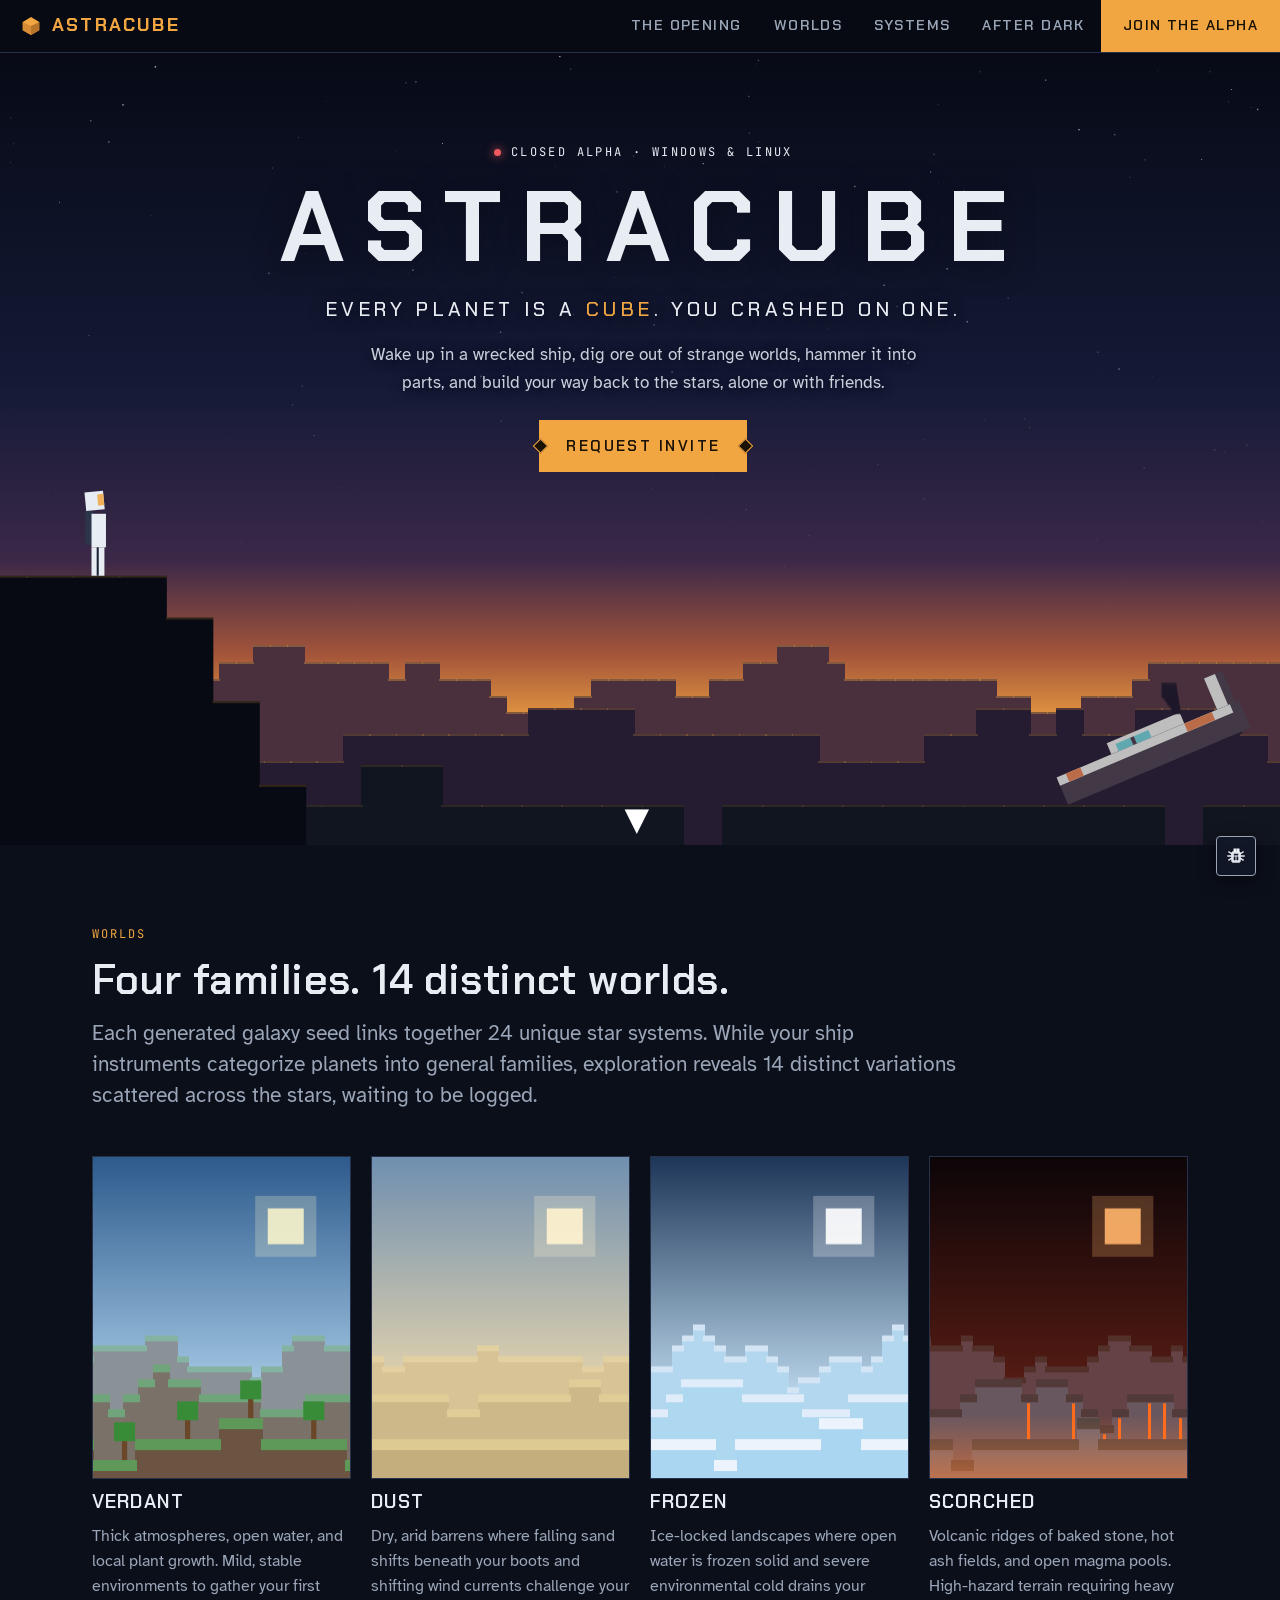
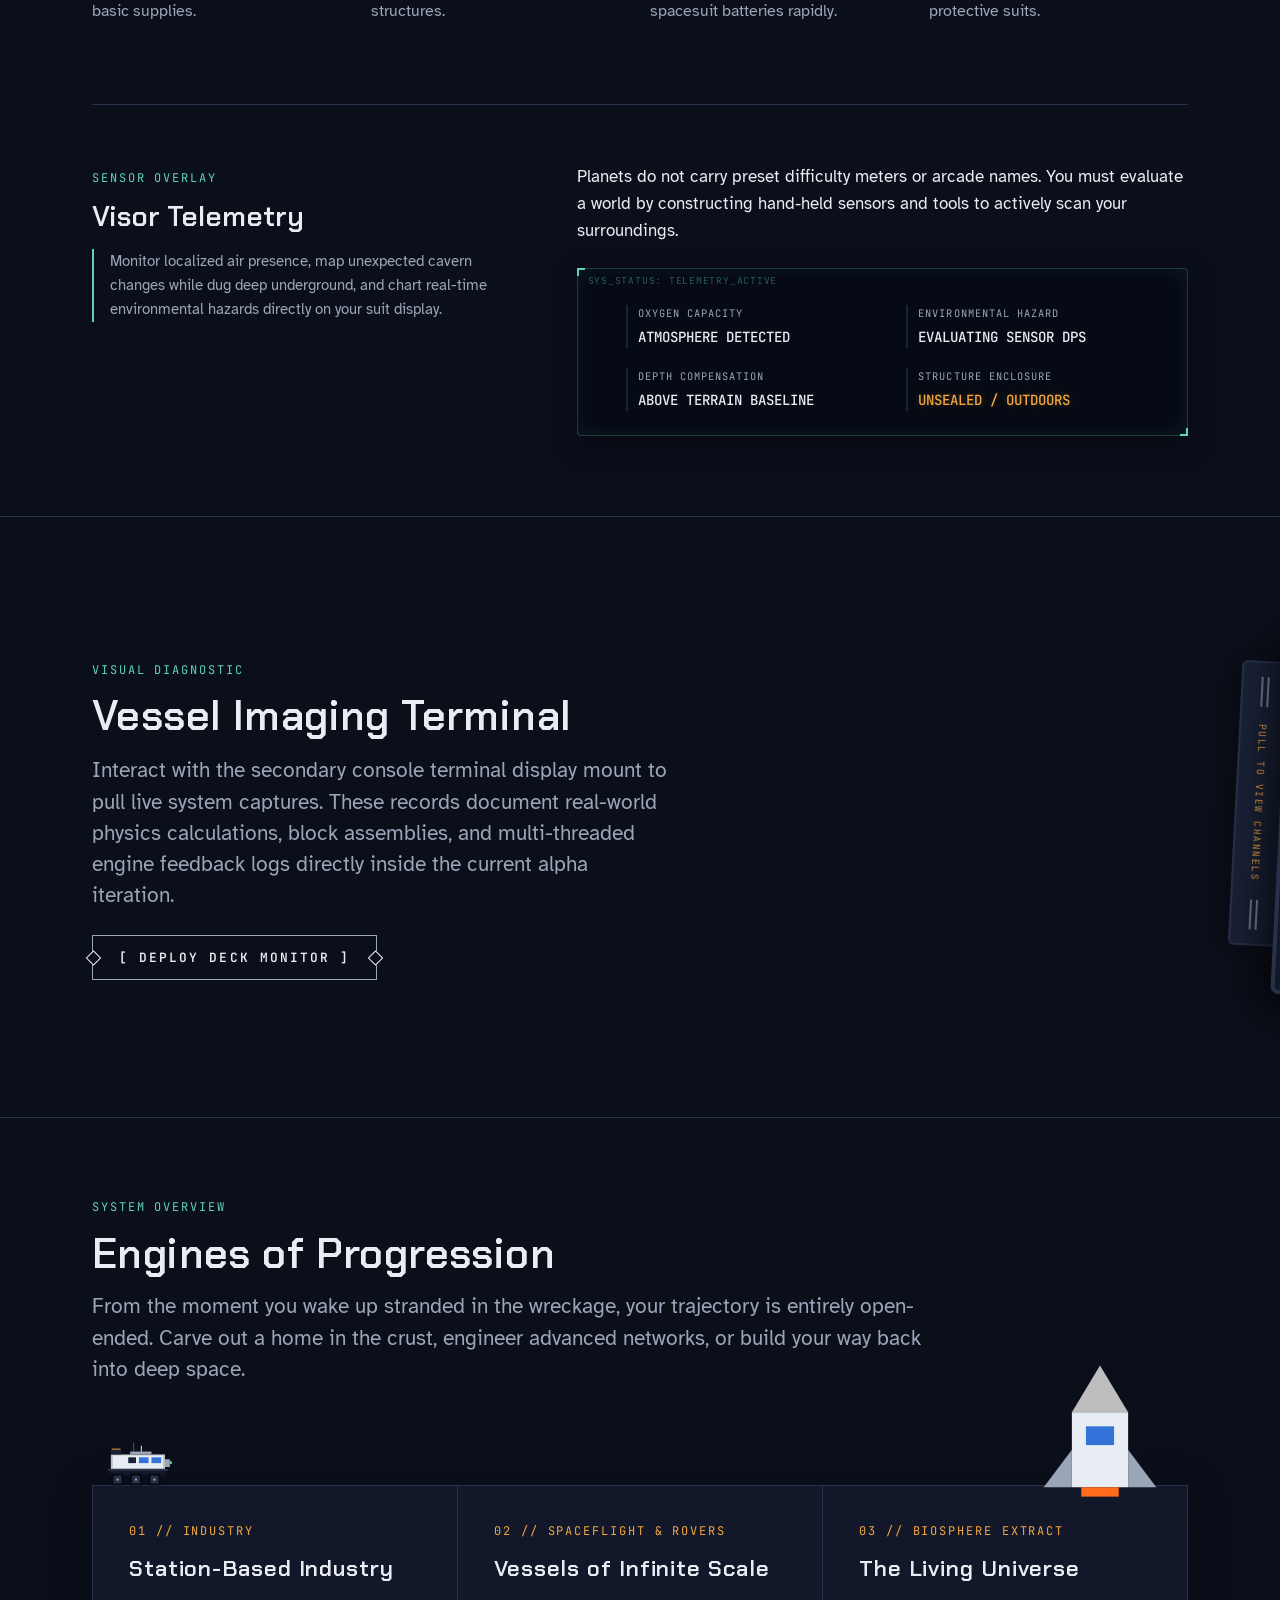
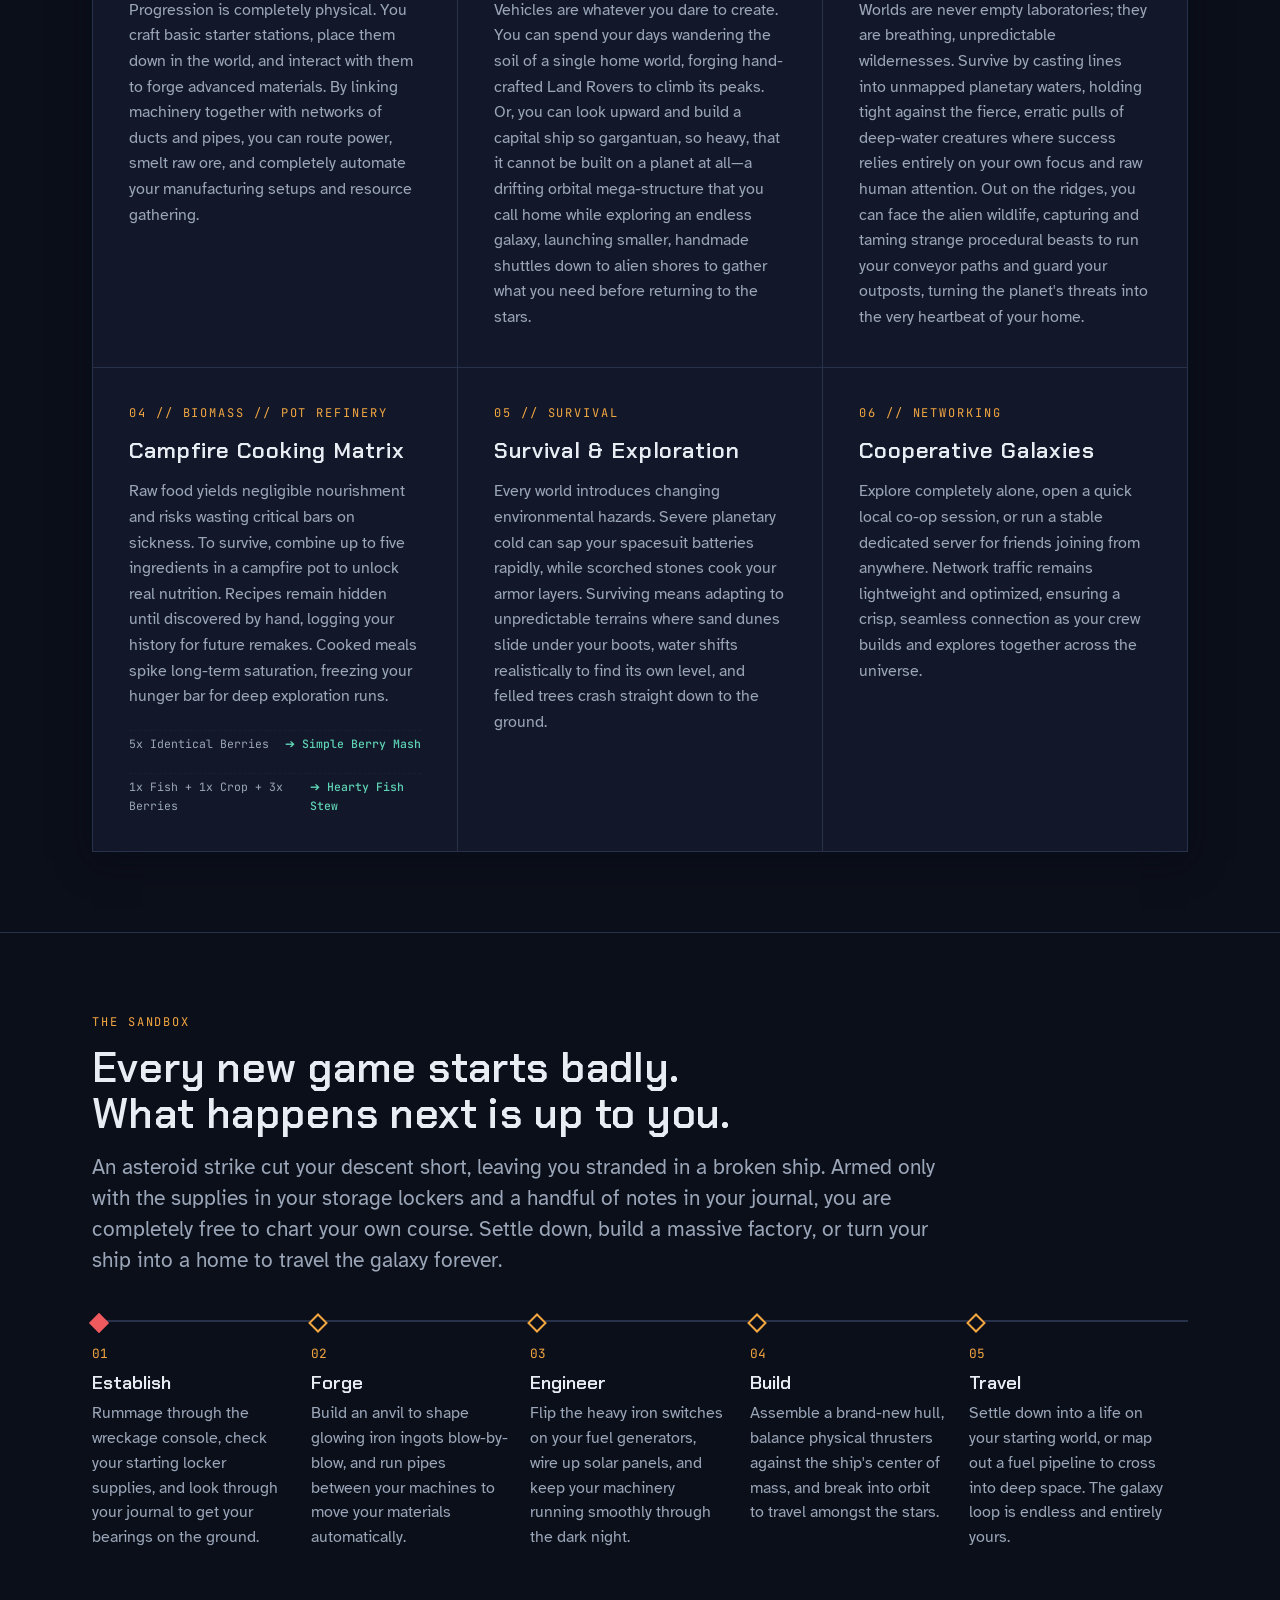
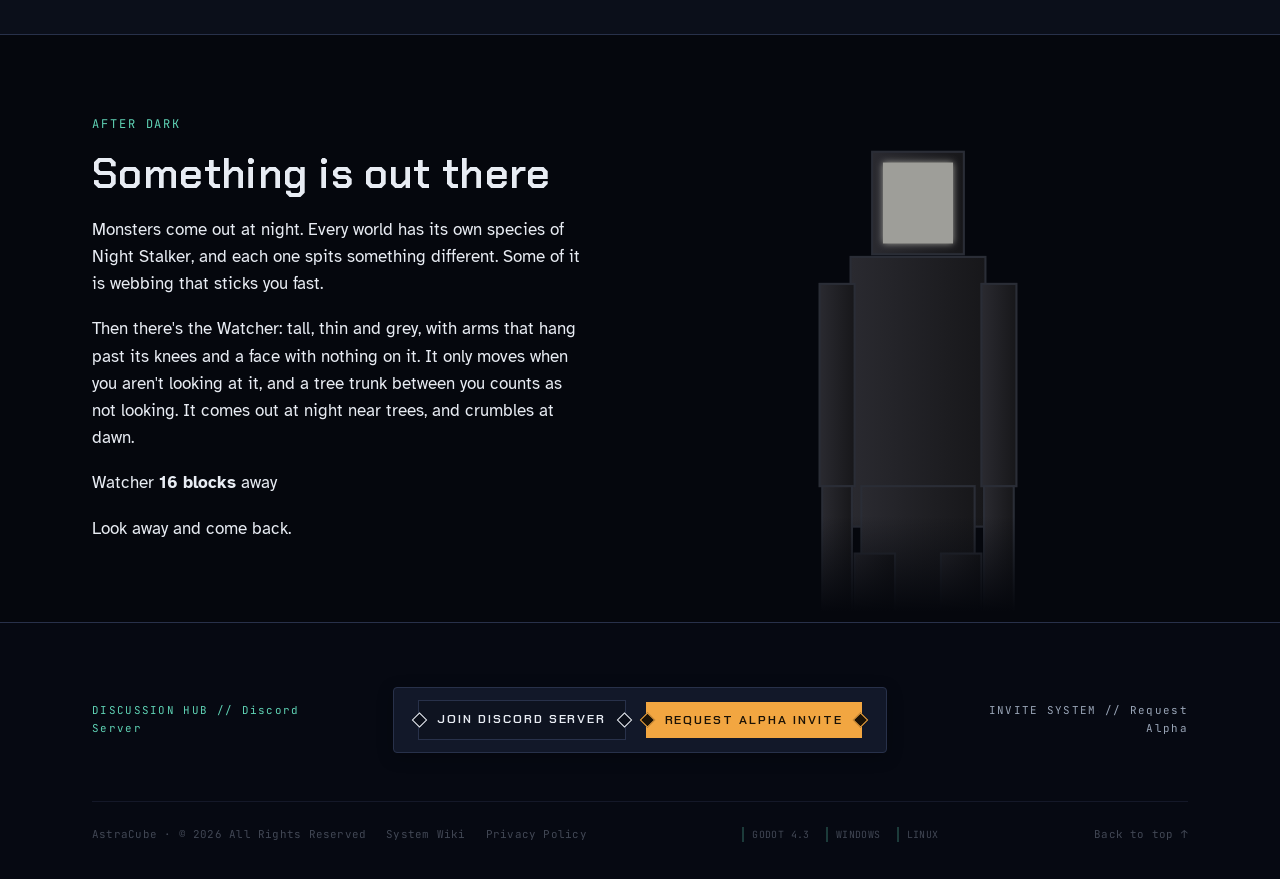
==== commit 89a51629: "chore: adding wiki pages" ====
--- a/index.html
+++ b/index.html
@@ -420,9 +420,6 @@
       @media (max-width: 1280px) {
         .pot-backdrop-shield, .crawler-track-gutter, .bg-vector-fauna { display: none !important; }
       }
-
-
-
 
 
       .recipe-flow-row {
@@ -1532,7 +1529,7 @@
 
           <!-- CENTER TRACE TRAYS: ACCENT ACTION CONNECTORS LINKED CLOSELY TOGETHER -->
           <div class="footer-central-deck">
-            <a class="btn" href="https://discord.gg/bvUPDdapGc" target="_blank" rel="noopener" style="border-color: var(--line);" title="Join the AstraCube Discord server hub">Join Discord Server</a>
+            <a class="btn" href="https://discord.gg/tZYd9SBSD" target="_blank" rel="noopener" style="border-color: var(--line);" title="Join the AstraCube Discord server hub">Join Discord Server</a>
             <button class="btn primary invite-trigger-btn">Request Alpha Invite</button>
           </div>
 
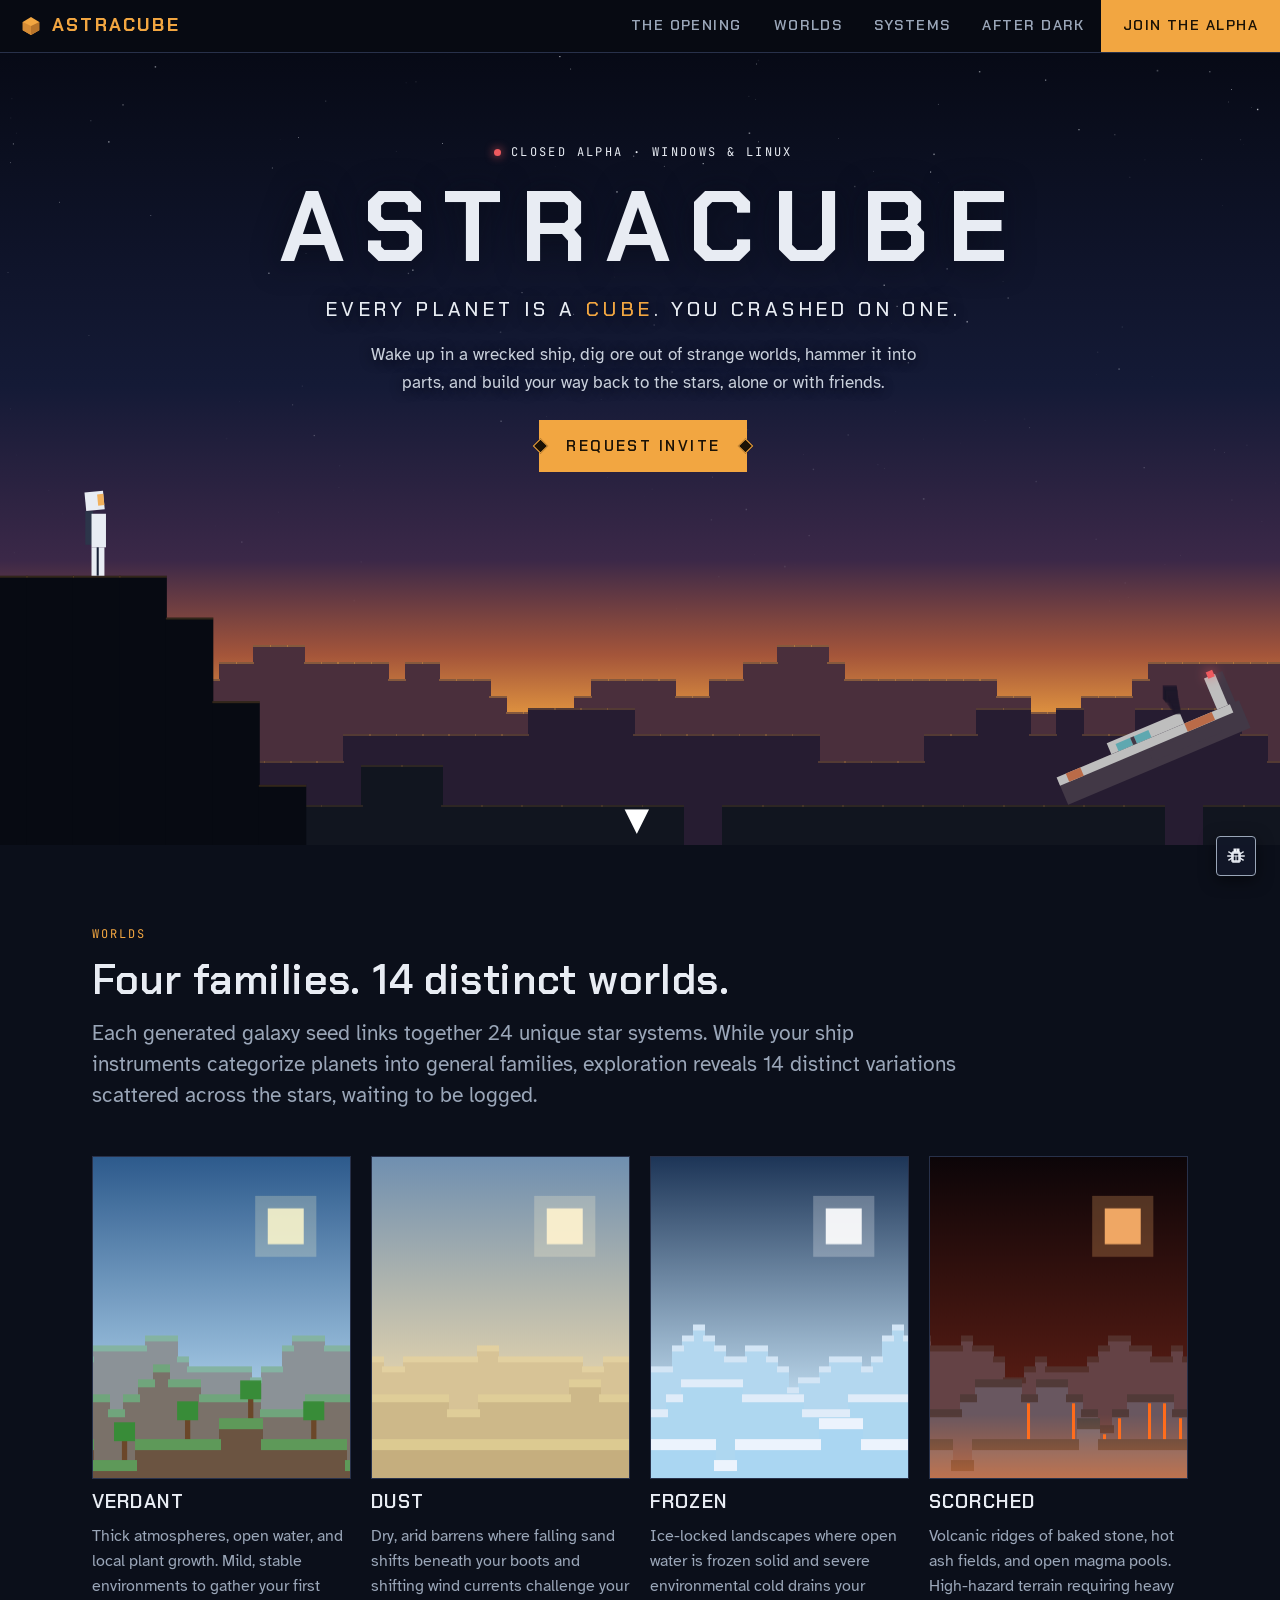
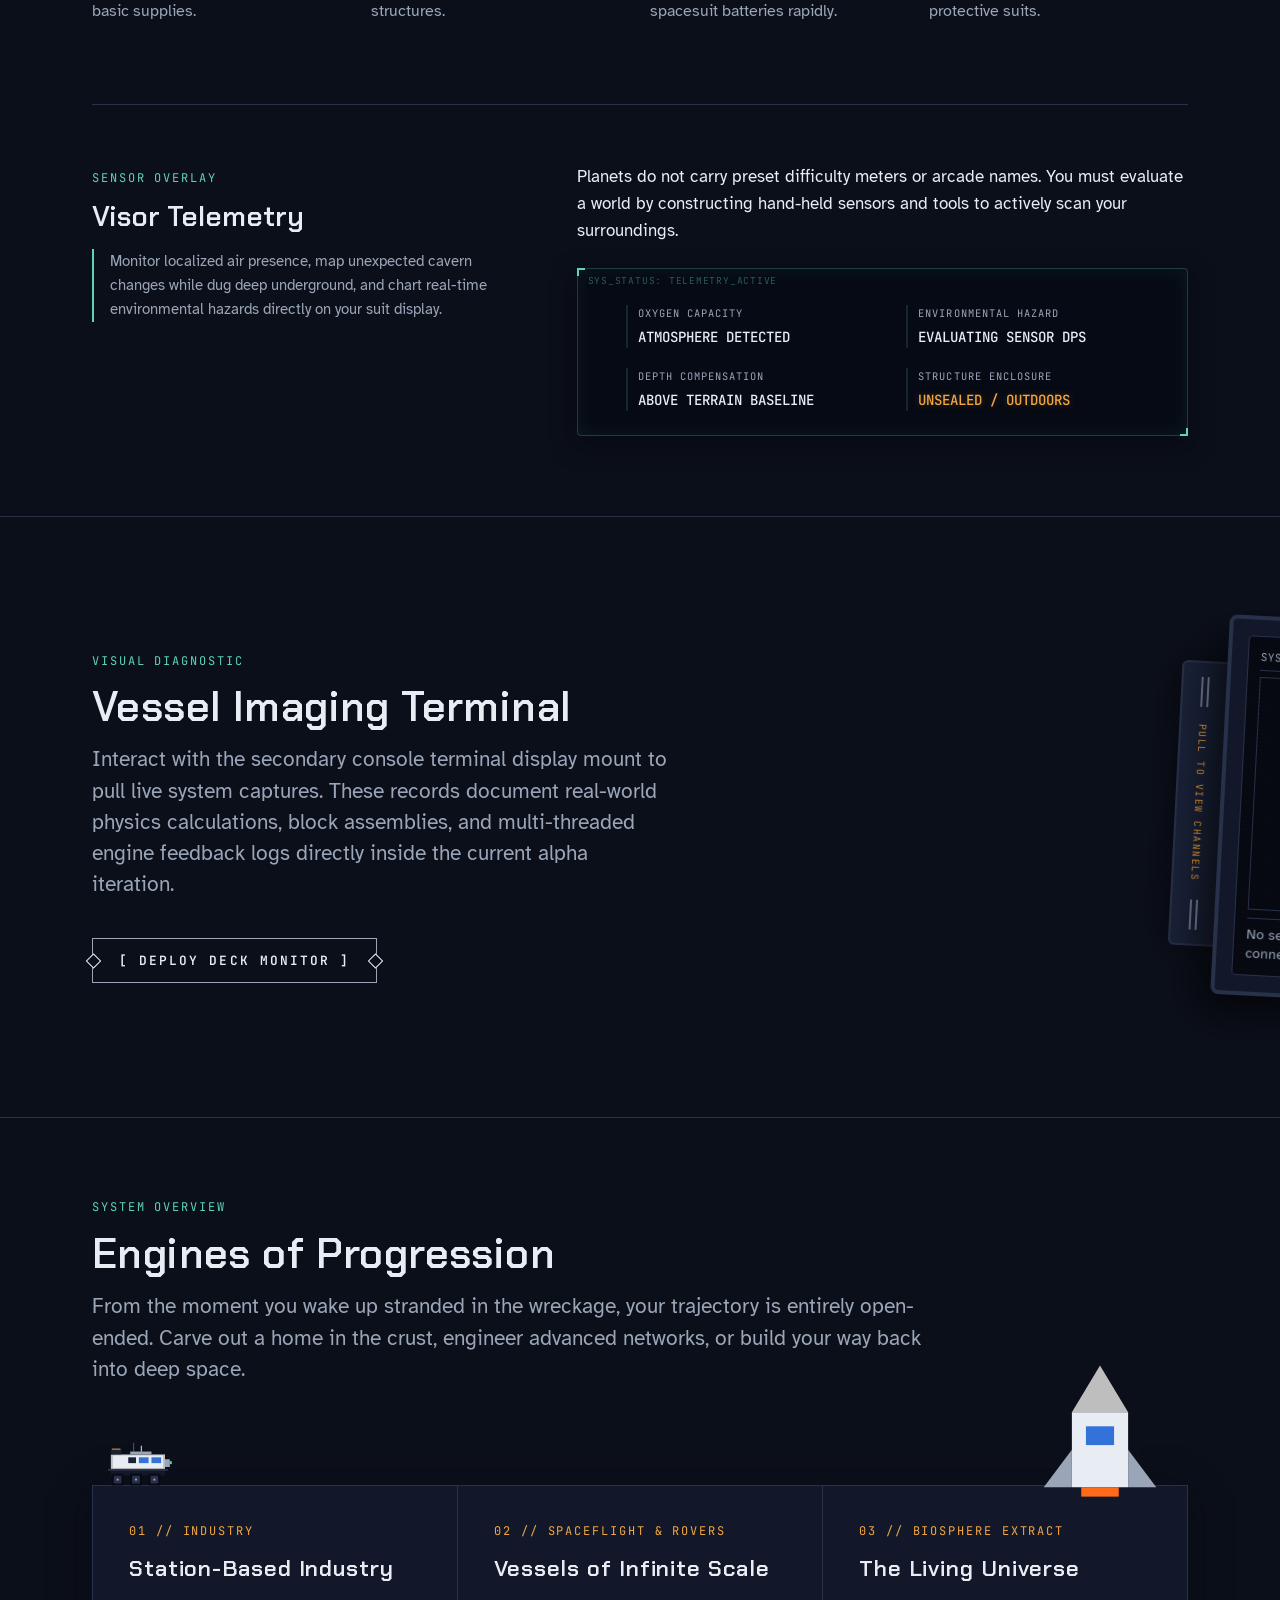
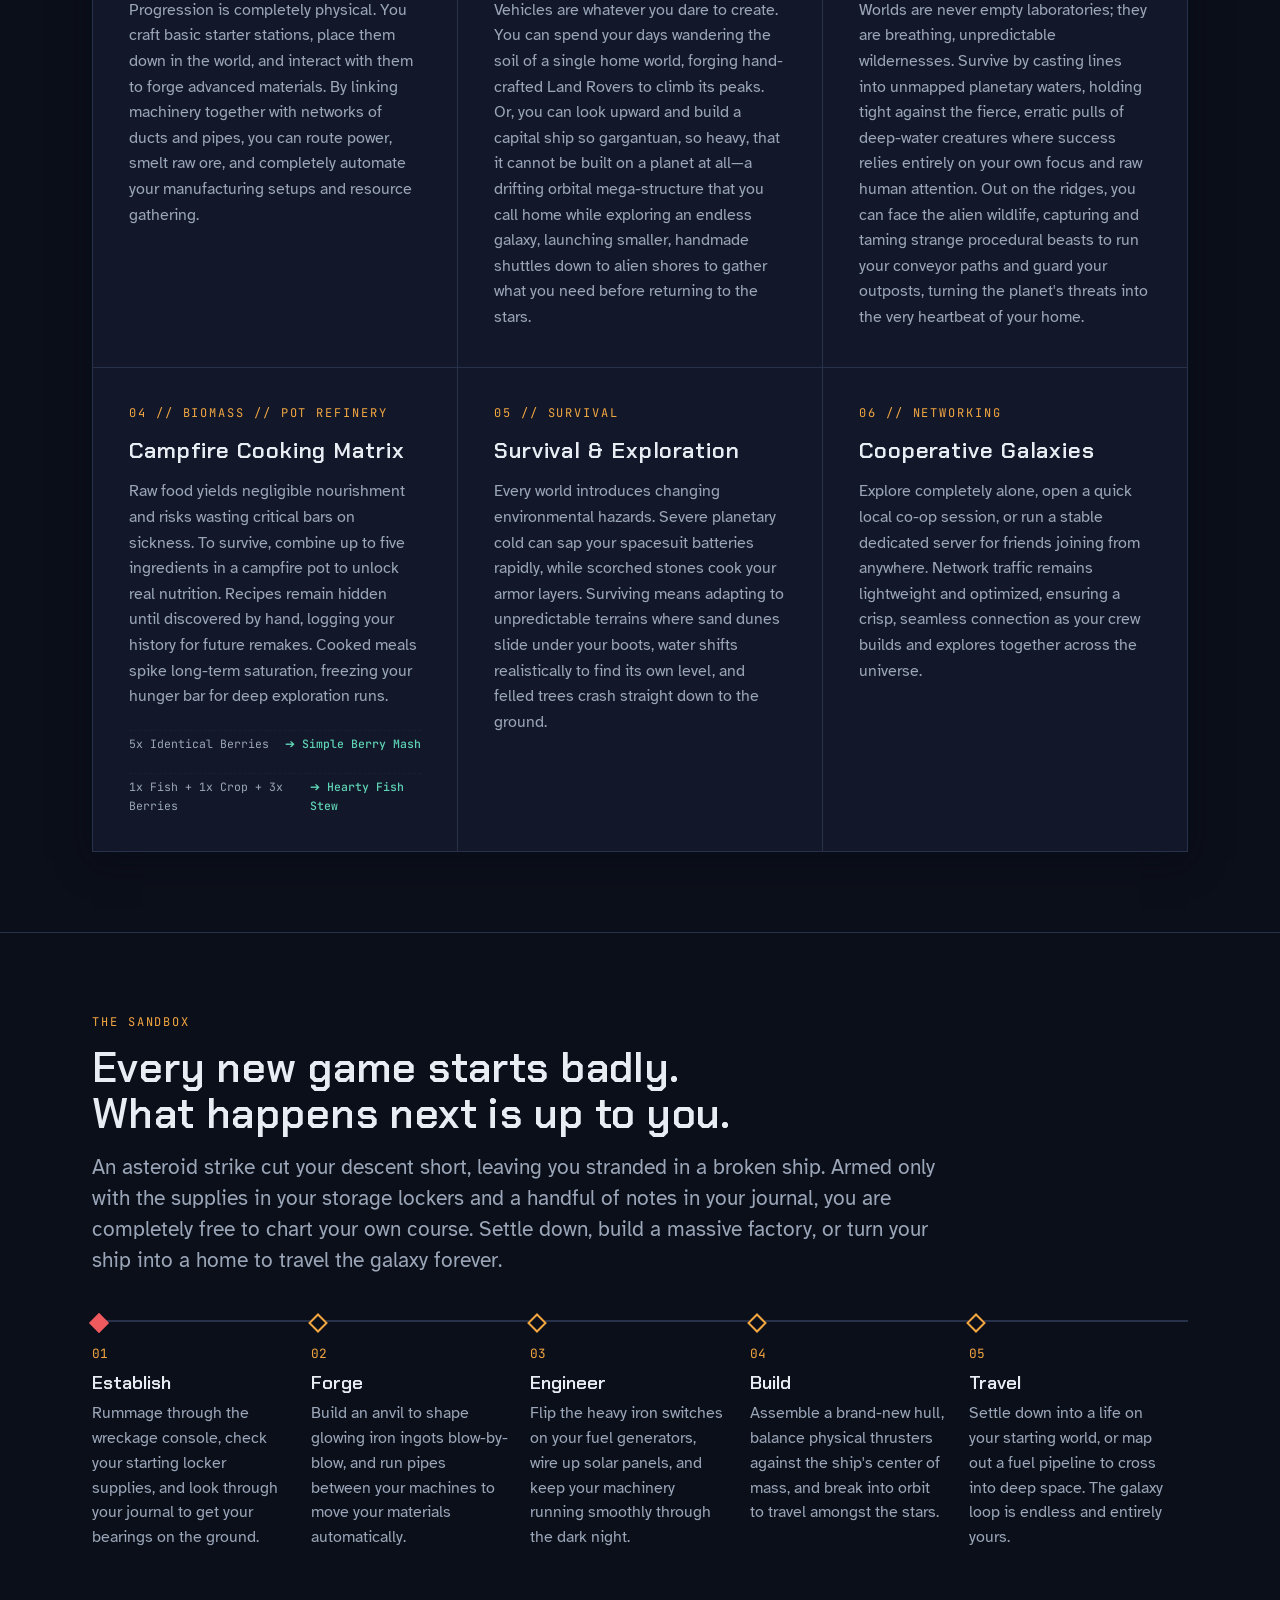
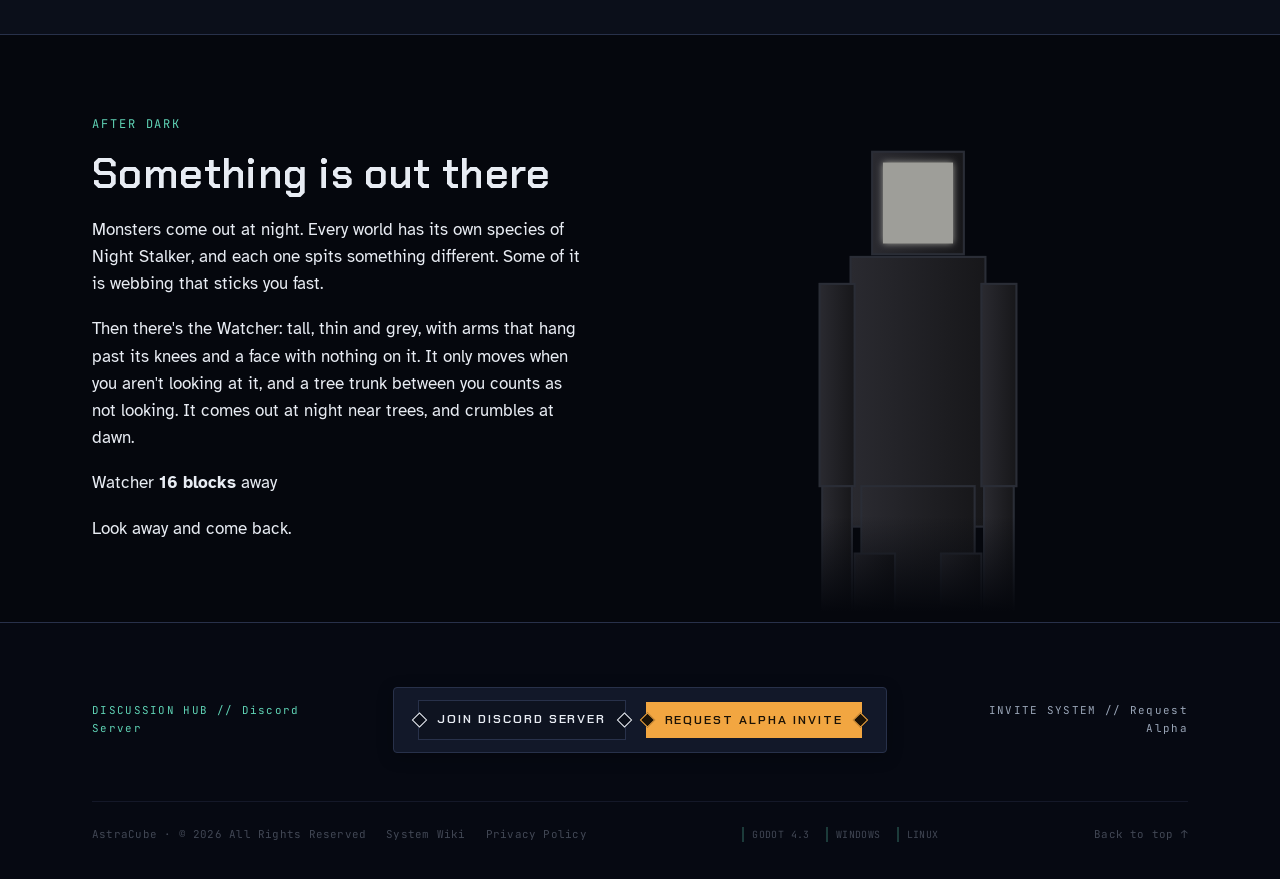
==== commit d80c8384: "chore: fixing some mobile layouts/spacing" ====
--- a/index.html
+++ b/index.html
@@ -9,1060 +9,7 @@
     <link rel="preconnect" href="https://fonts.googleapis.com">
     <link rel="preconnect" href="https://fonts.gstatic.com" crossorigin>
     <link rel="stylesheet" href="https://fonts.googleapis.com/css2?family=Atkinson+Hyperlegible:ital,wght@0,400;0,700;1,400&family=Chakra+Petch:wght@500;600;700&family=JetBrains+Mono:wght@500&display=swap">
-
-    <style>
-      /* One deliberate look: dusk on the night side of a cube planet. */
-      :root {
-        color-scheme: dark;
-        --ink: #0b0f1a;
-        --ink-2: #121829;
-        --ink-3: #1a2238;
-        --line: #28314a;
-        --steel: #9aa6b8;
-        --text: #e8ecf3;
-        --lamp: #f2a641;
-        --lamp-dim: #b8742a;
-        --aurora: #5fd3b5;
-        --alarm: #ef5a5f;
-
-        --display: "Chakra Petch", "Bahnschrift", "DIN Alternate", "Arial Narrow", sans-serif;
-        --body: "Atkinson Hyperlegible", "Segoe UI", system-ui, sans-serif;
-        --mono: "JetBrains Mono", ui-monospace, "Cascadia Mono", Consolas, monospace;
-
-        --step--1: 0.875rem;
-        --step-0: 1.0625rem;
-        --step-1: 1.3rem;
-        --step-2: 1.75rem;
-        --step-3: clamp(1.9rem, 4.4vw, 2.6rem);
-      }
-
-      * { 
-        box-sizing: border-box; 
-      }
-      html { background: var(--ink); scroll-behavior: smooth; }
-      body {
-        margin: 0 !important;
-        padding: 0 !important;
-        background: var(--ink);
-        color: var(--text);
-        font: 400 var(--step-0)/1.6 var(--body);
-        -webkit-font-smoothing: antialiased;
-      }
-      img, canvas, svg { max-width: 100%; }
-      a { color: var(--lamp); text-underline-offset: 3px; }
-      a:hover { color: var(--text); }
-      :focus-visible { outline: 2px solid var(--aurora); outline-offset: 3px; border-radius: 2px; }
-
-      /* ---------- Global Content Framing Layout ---------- */
-      .wrap { 
-        max-width: 1160px; 
-        margin: 0 auto; 
-        padding-inline: 32px; /* Spacious cushion away from screen walls on mobile */
-      }
-
-      h1, h2, h3 {
-        font-family: var(--display);
-        font-weight: 600;
-        line-height: 1.1;
-        text-wrap: balance;
-        margin: 0;
-      }
-      h2 { font-size: var(--step-3); letter-spacing: 0.01em; }
-      h3 { font-size: var(--step-1); }
-      p { margin: 0; }
-      .lede { max-width: 62ch; color: var(--steel); font-size: var(--step-1); line-height: 1.5; }
-
-      .label {
-        font-family: var(--mono);
-        font-size: 0.75rem;
-        letter-spacing: 0.16em;
-        text-transform: uppercase;
-        color: var(--lamp);
-      }
-
-      /* ---------- top bar ---------- */
-      .top {
-        position: sticky;
-        top: env(safe-area-inset-top, 0px);
-        z-index: 99999;
-        background: #070a12;
-        border-bottom: 1px solid var(--line);
-      }
-      .top .bar {
-        display: flex;
-        align-items: stretch;
-        justify-content: space-between;
-        gap: 16px;
-        padding-left: 20px;
-        min-height: 52px;
-      }
-      .brand {
-        display: flex;
-        align-items: center;
-        gap: 10px;
-        font-family: var(--display);
-        font-weight: 700;
-        font-size: 1.15rem;
-        letter-spacing: 0.12em;
-        color: var(--lamp);
-        text-decoration: none;
-      }
-      .brand svg { width: 22px; height: 22px; }
-      .nav { display: flex; align-items: stretch; }
-      .nav a {
-        display: flex;
-        align-items: center;
-        padding-inline: 16px;
-        font-family: var(--display);
-        font-weight: 600;
-        font-size: 0.9rem;
-        letter-spacing: 0.1em;
-        text-transform: uppercase;
-        color: var(--steel);
-        text-decoration: none;
-      }
-      .nav a:hover { color: var(--text); }
-      .nav .navcta { background: var(--lamp); color: #1b1206; padding-inline: 22px; }
-      .nav .navcta:hover { background: #ffbd5c; color: #1b1206; }
-      .nav a { white-space: nowrap; }
-      @media (max-width: 820px) { .nav a:not(.navcta) { display: none; } }
-      @media (max-width: 420px) { .nav .navcta { padding-inline: 14px; font-size: 0.8rem; } .brand { font-size: 1rem; } }
-
-      /* ---------- hero ---------- */
-      .hero {
-        position: relative;
-        min-height: clamp(560px, 88vh, 900px);
-        overflow: hidden;
-        background: #0a0d1c;
-        display: grid;
-        justify-items: center;
-        align-content: start;
-      }
-      #scene { position: absolute; inset: 0; width: 100%; height: 100%; display: block; }
-      .hero-copy {
-        position: relative;
-        z-index: 10;
-        display: grid;
-        justify-items: center;
-        gap: 16px;
-        text-align: center;
-        padding: clamp(48px, 10vh, 110px) 20px 0;
-        max-width: 760px;
-      }
-      .eyebrow {
-        display: inline-flex;
-        align-items: center;
-        gap: 10px;
-        font-family: var(--mono);
-        font-size: 0.75rem;
-        letter-spacing: 0.2em;
-        text-transform: uppercase;
-        color: var(--text);
-      }
-      .eyebrow i {
-        width: 7px; height: 7px; border-radius: 50%;
-        background: var(--alarm);
-        box-shadow: 0 0 10px var(--alarm);
-        animation: blink 1.6s steps(1) infinite;
-      }
-      @keyframes blink { 50% { opacity: 0.2; } }
-      h1 {
-        font-size: clamp(2.6rem, 9vw, 6.2rem);
-        font-weight: 700;
-        letter-spacing: 0.2em;
-        margin-right: -0.2em;
-        line-height: 1;
-        text-shadow: 0 2px 30px rgba(7, 10, 20, 0.7);
-      }
-      .tagline {
-        font-family: var(--display);
-        font-weight: 500;
-        font-size: clamp(1rem, 2.2vw, 1.25rem);
-        letter-spacing: 0.22em;
-        text-transform: uppercase;
-        color: var(--text);
-        text-shadow: 0 1px 16px rgba(7, 10, 20, 0.9);
-      }
-      .tagline em { font-style: normal; color: var(--lamp); }
-      .hero-sub {
-        max-width: 52ch;
-        color: #c9d0dc;
-        text-shadow: 0 1px 12px rgba(7, 10, 20, 0.95);
-      }
-
-      .btn {
-        position: relative;
-        display: inline-flex;
-        align-items: center;
-        gap: 8px;
-        font-family: var(--display);
-        font-weight: 600;
-        font-size: 0.95rem;
-        letter-spacing: 0.16em;
-        text-transform: uppercase;
-        text-decoration: none;
-        padding: 13px 26px;
-        color: var(--text);
-        background: rgba(11, 15, 26, 0.55);
-        border: 1px solid var(--steel);
-        transition: background .15s, color .15s, border-color .15s;
-      }
-      .btn::before, .btn::after {
-        content: "";
-        position: absolute;
-        top: 50%;
-        width: 9px; height: 9px;
-        border: 1px solid currentColor;
-        background: var(--ink);
-        transform: translateY(-50%) rotate(45deg);
-      }
-      .btn::before { left: -5px; }
-      .btn::after { right: -5px; }
-      .btn:hover { border-color: var(--text); background: rgba(11, 15, 26, 0.8); color: var(--text); }
-      .btn.primary { background: var(--lamp); border-color: var(--lamp); color: #1b1206; }
-      .btn.primary::before, .btn.primary::after { border-color: var(--lamp); background: #1b1206; }
-      .btn.primary:hover { background: #ffbd5c; border-color: #ffbd5c; color: #1b1206; }
-      .actions { display: flex; flex-wrap: wrap; justify-content: center; gap: 18px; padding-top: 8px; }
-
-      .hero.has-shot { background: #0a0d1c center / cover no-repeat; }
-      .hero.has-shot #scene { display: none; }
-      .hero.has-shot::before {
-        content: "";
-        position: absolute;
-        inset: 0;
-        background: linear-gradient(to bottom, rgba(7,10,20,0.75), rgba(7,10,20,0.1) 55%, rgba(7,10,20,0.6));
-      }
-      .scroll-hint {
-        position: absolute;
-        z-index: 1;
-        bottom: 0px;
-        left: 50%;
-        transform: translateX(-50%);
-        font-size: 2.0rem;
-        letter-spacing: 0.2em;
-        text-transform: uppercase;
-        color: #fff;
-        text-decoration: none;
-      }
-
-      /* ---------- sections ---------- */
-      section { padding-block: 80px; position: relative !important;}
-      section + section { border-top: 1px solid var(--line); }
-      .head { display: grid; gap: 14px; margin-bottom: 44px; }
-      .head.center { justify-items: center; text-align: center; }
-      .head.center .lede { text-align: center; }
-
-      .story {
-        list-style: none;
-        margin: 0;
-        padding: 0;
-        display: grid;
-        grid-template-columns: repeat(5, minmax(0, 1fr));
-        counter-reset: step;
-      }
-      .story li {
-        counter-increment: step;
-        padding: 22px 22px 4px 0;
-        border-top: 2px solid var(--line);
-        display: grid;
-        gap: 8px;
-        align-content: start;
-        position: relative;
-      }
-      .story li::before {
-        content: counter(step, decimal-leading-zero);
-        font-family: var(--mono);
-        font-size: 0.8rem;
-        color: var(--lamp);
-      }
-      .story li::after {
-        content: "";
-        position: absolute;
-        top: -6px; left: 0;
-        width: 10px; height: 10px;
-        background: var(--ink);
-        border: 2px solid var(--lamp);
-        transform: rotate(45deg);
-      }
-      .story li:first-child::after { background: var(--alarm); border-color: var(--alarm); }
-      .story h3 { font-size: 1.15rem; }
-      .story p { color: var(--steel); font-size: 0.97rem; }
-      @media (max-width: 900px) {
-        .story { grid-template-columns: 1fr; }
-        .story li { border-top: 0; border-left: 2px solid var(--line); padding: 0 0 26px 22px; }
-        .story li::after { top: 4px; left: -7px; }
-      }
-
-      .families {
-        display: grid;
-        grid-template-columns: repeat(4, minmax(0, 1fr));
-        gap: 20px;
-        margin-bottom: 56px;
-      }
-      .fam { display: grid; gap: 12px; align-content: start; }
-      .fam canvas {
-        width: 100%;
-        aspect-ratio: 4 / 5;
-        display: block;
-        border: 1px solid var(--line);
-      }
-      .fam img {
-        width: 100%;
-        aspect-ratio: 4 / 5;
-        object-fit: cover;
-        display: block;
-        border: 1px solid var(--line);
-      }
-      .fam h3 { font-size: 1.2rem; letter-spacing: 0.06em; text-transform: uppercase; }
-      .fam p { color: var(--steel); font-size: 0.97rem; }
-      @media (max-width: 900px) { .families { grid-template-columns: repeat(2, minmax(0, 1fr)); } }
-      @media (max-width: 480px) { 
-        .families { grid-template-columns: 1fr; } 
-        .fam canvas, .fam img { aspect-ratio: 16 / 10; } 
-      }
-
-      .classes {
-        display: grid;
-        grid-template-columns: minmax(0, 1fr) minmax(0, 1.4fr);
-        gap: 48px;
-        align-items: start;
-      }
-      .classes .lede { font-size: var(--step-0); }
-      .table-scroll { overflow-x: auto; }
-      
-      table { width: 100%; border-collapse: collapse; font-size: 0.97rem; }
-      th, td { text-align: left; padding: 11px 12px 11px 0; border-bottom: 1px solid var(--line); vertical-align: top; }
-      th { font-family: var(--mono); font-weight: 500; font-size: 0.72rem; letter-spacing: 0.12em; text-transform: uppercase; color: var(--steel); }
-      td.cls { font-family: var(--display); font-weight: 700; font-size: 1.3rem; color: var(--lamp); width: 3rem; }
-      td.name { font-weight: 700; white-space: nowrap; }
-      td.desc { color: var(--steel); }
-      
-      @media (max-width: 860px) { .classes { grid-template-columns: 1fr; gap: 24px; } }
-
-      /* ---------- UPGRADED SYSTEMS DASHBOARD TRACE MESH ---------- */
-      .systems-grid-panel {
-        position: relative; /* Fixed: Forms the parent boundary anchor for our floating vector art */
-        display: grid;
-        grid-template-columns: repeat(3, minmax(0, 1fr));
-        gap: 1px;
-        background: var(--line);
-        border: 1px solid var(--line);
-        box-shadow: 0 8px 32px rgba(7, 10, 22, 0.5);
-        user-select: none;
-        -webkit-user-select: none;
-        margin-inline: auto;
-      }
-
-      /* =========================================================================
-         🪐 TACTICAL BackDROP OVERLAY SYSTEMS & MOTOR ENGINES
-         ========================================================================= */
-      
-      /* Hard structural wrapper neutralizes layout bleeding to force the pot behind cards */
-      .pot-backdrop-shield {
-        position: absolute;
-        left: calc(50% - 800px); /* Pushed left so the card section safely overlaps its right side */
-        bottom: 150px;
-        z-index: 0; /* Locked behind the center section cards */
-        width: 320px;
-        height: 320px;
-        pointer-events: none;
-      }
-      .bg-vector-pot {
-        width: 100% !important;
-        height: 100% !important;
-        transform: rotate(-16deg); /* The original sketch angle tilt */
-      }
-
-      /* MOTORIZED VEHICLE LAYER: Mounted directly on top of your central panel trim line */
-      .crawler-track-gutter {
-        position: absolute;
-        left: calc(50% - 580px);
-        right: calc(50% - 580px);
-        /* THE CRITICAL GROUNDING FIX: Strips top-down guessing and locks 
-           the container explicitly onto the upper border trim of the grid */
-        top: unset !important;
-        bottom: calc(100% - 2px) !important;
-        height: 48px;
-        z-index: 15;
-        pointer-events: none;
-      }
-      .bg-vector-rover {
-        position: absolute;
-        top: 10px;
-        transform: translateY(-100%) scaleX(-1); /* Flips face-forward right */
-        transform-origin: bottom center;
-        width: 86px !important;
-        height: 58px !important;
-        z-index: 25; /* Floats over the line but lets the visor mask track over it */
-        animation: crawlerPatrol 22s linear infinite;
-        pointer-events: none;
-      }
-
-      /* PERFECTLY BOUNDED PATROL LOOP: Re-calculated to match the cards width precisely */
-      @keyframes crawlerPatrol {
-        0% { left: 24px; transform: translateY(-100%) scaleX(-1); }   /* Driving Right */
-        45% { left: calc(100% - 250px); transform: translateY(-100%) scaleX(-1); } /* Stops at the rocket sill */
-        48% { left: calc(100% - 250px); transform: translateY(-100%) scaleX(1); }  /* Pauses and turns Left */
-        95% { left: 24px; transform: translateY(-100%) scaleX(1); }   /* Driving Left back to base */
-        100% { left: 24px; transform: translateY(-100%) scaleX(-1); } /* Resets right */
-      }
-
-      .bg-vector-fauna {
-        position: absolute;
-        right: calc(50% - 590px);
-        bottom: 110px;
-        z-index: 1;
-        width: 120px !important;
-        height: 120px !important;
-        pointer-events: none;
-      }
-
-      @media (max-width: 1280px) {
-        .pot-backdrop-shield, .crawler-track-gutter, .bg-vector-fauna { display: none !important; }
-      }
-
-
-      .recipe-flow-row {
-        display: flex; justify-content: space-between; align-items: center;
-        font-family: var(--mono); font-size: 0.72rem; color: var(--steel);
-        padding-top: 4px; border-top: 1px dashed rgba(40, 49, 74, 0.3); margin-top: 4px;
-      }
-      .recipe-flow-row span.output { color: var(--aurora); font-weight: 500; }
-
-      @media (max-width: 1160px) {
-        /* Prunes background decals on narrow screens so they never clip or crowd text layout rows */
-        .bg-vector-pot, .bg-vector-rover, .bg-vector-fauna { display: none !important; }
-      }
-      @media (max-width: 1040px) { .systems-grid-panel { grid-template-columns: repeat(2, minmax(0, 1fr)); } }
-      @media (max-width: 680px) { .systems-grid-panel { grid-template-columns: 1fr; } }
-
-
-      .console-card {
-        background: var(--ink-2);
-        padding: 36px;
-        display: grid;
-        gap: 16px;
-        align-content: start;
-        position: relative;
-        cursor: default;
-      }
-      .console-card h3 { font-size: 1.4rem; letter-spacing: 0.04em; color: var(--text); }
-      .console-card p { color: var(--steel); font-size: 1.0rem; line-height: 1.6; margin: 0; }
-      
-      @media (max-width: 820px) {
-        .systems-grid-panel { grid-template-columns: 1fr; }
-        .console-card { padding: 28px 24px; }
-      }
-
-      .hud-terminal-display {
-        background: #060a14;
-        border: 1px solid rgba(95, 211, 181, 0.25);
-        border-radius: 4px;
-        padding: 36px 48px 24px;
-        font-family: var(--mono);
-        font-size: 0.75rem;
-        color: var(--aurora);
-        display: grid;
-        grid-template-columns: repeat(2, 1fr);
-        gap: 20px 48px;
-        width: 100%;
-        position: relative;
-        box-shadow: inset 0 0 20px rgba(95, 211, 181, 0.08), 0 8px 24px rgba(5, 7, 14, 0.6);
-      }
-      .hud-terminal-display::before {
-        content: "SYS_STATUS: TELEMETRY_ACTIVE";
-        position: absolute;
-        top: 4px; left: 10px;
-        font-size: 0.6rem;
-        letter-spacing: 0.08em;
-        color: rgba(95, 211, 181, 0.4);
-      }
-      .hud-terminal-display::after {
-        content: "";
-        position: absolute;
-        inset: -1px;
-        pointer-events: none;
-        background:
-          linear-gradient(to right, var(--aurora) 8px, transparent 8px) no-repeat 0 0 / 100% 2px,
-          linear-gradient(to bottom, var(--aurora) 8px, transparent 8px) no-repeat 0 0 / 2px 100%,
-          linear-gradient(to left, var(--aurora) 8px, transparent 8px) no-repeat 100% 100% / 100% 2px,
-          linear-gradient(to top, var(--aurora) 8px, transparent 8px) no-repeat 100% 100% / 2px 100%;
-      }
-      .hud-node { border-left: 2px solid rgba(95, 211, 181, 0.15); padding-left: 10px; }
-      .hud-label { color: var(--steel); display: block; font-size: 0.65rem; letter-spacing: 0.1em; margin-bottom: 4px; }
-      .hud-value { color: var(--text); font-size: 0.88rem; font-weight: 500; }
-      .hud-value.alert { color: var(--lamp); text-shadow: 0 0 8px rgba(242, 166, 65, 0.3); }
-
-      /* ---------- After dark: the Watcher Layout Core ---------- */
-      .dark {
-        background: #05070d; 
-        border-top: 1px solid var(--line);
-        padding-block: 0;
-        overflow: hidden;
-      }
-      
-      /* Desktop Split Layout Grid Matrix */
-      .dark-layout-container {
-        display: grid;
-        grid-template-columns: minmax(0, 1fr) minmax(0, 1.1fr);
-        gap: 64px;
-        align-items: center;
-      }
-      
-      .dark-copy { 
-        display: grid; 
-        gap: 18px; 
-        padding-block: 80px; 
-      }
-      
-      .stage {
-        position: relative;
-        align-self: stretch;
-        min-height: 480px; /* Bumped height for easier framing */
-        display: flex;
-        align-items: flex-end;
-        justify-content: center;
-      }
-      .stage::after {
-        content: "";
-        position: absolute;
-        inset: auto 0 0 0;
-        height: 18%;
-        background: linear-gradient(to top, #05070d 10%, rgba(5, 7, 13, 0));
-        pointer-events: none;
-        z-index: 5;
-      }
-      
-      #watcher {
-        position: absolute;
-        bottom: 0px !important; 
-        left: 50%;
-        height: 100%; /* Take up full container space */
-        width: auto;
-        
-        /* 📐 PERSPECTIVE AXIS FIX: Keeps the scale origin centered on his chest 
-           so his body expands outward toward the glass screen matrix layer */
-        transform-origin: center center;
-        
-        overflow: visible;
-        /* Smoothly ease both scale growths and positional shifts simultaneously */
-        transition: transform 0.65s cubic-bezier(0.25, 1, 0.5, 1);
-        z-index: 2;
-      }
-
-      
-      /* ---------- Mobile and Tablet Breakpoint Fallbacks ---------- */
-      @media (max-width: 860px) {
-        .dark-layout-container { 
-          grid-template-columns: 1fr; 
-          gap: 0; 
-        }
-        .dark-copy { 
-          padding-block: 64px 24px; 
-          text-align: center;
-          justify-items: center;
-        }
-        .stage { 
-          min-height: 360px; 
-        }
-        #watcher {
-          height: 95%;
-        }
-      }
-
-      /* ---------- Floating Sci-Fi Bug Button (FIXED COMMENT SYNTAX) ---------- */
-      .floating-bug-panel-btn {
-        position: fixed;
-        bottom: 24px;
-        right: 24px;
-        z-index: 100001; 
-        width: 40px;
-        height: 40px;
-        background: rgba(18, 24, 41, 0.95);
-        border: 1px solid var(--steel);
-        border-radius: 4px;
-        cursor: pointer;
-        display: flex;
-        align-items: center;
-        justify-content: center;
-        box-shadow: 0 4px 16px rgba(0, 0, 0, 0.5);
-        transition: border-color 0.15s ease, box-shadow 0.15s ease;
-      }
-      .floating-bug-panel-btn:hover {
-        border-color: var(--aurora);
-        box-shadow: 0 0 12px rgba(95, 211, 181, 0.35);
-      }
-      .floating-bug-panel-btn svg {
-        width: 24px;
-        height: 20px;
-        fill: none;
-        stroke: var(--text);
-        stroke-width: 1.5;
-        stroke-linecap: square;
-        transition: stroke 0.15s ease;
-      }
-      .floating-bug-panel-btn:hover svg { stroke: var(--aurora); }
-
-      /* ---------- Visor Night Mode Light Shroud ---------- */
-      #visor-night-shroud {
-        position: fixed;
-        inset: 0;
-        z-index: 9999;
-        pointer-events: none;
-        width: 100%;
-        height: 100%;
-        opacity: 0;
-        transition: opacity 0.45s cubic-bezier(0.25, 1, 0.5, 1);
-        display: block;
-      }
-      @media (pointer: coarse), (max-width: 900px) {
-        #visor-night-shroud { display: none !important; }
-      }
-
-      /* ---------- Modal Form Sign-Up Overlays ---------- */
-      .modal-overlay {
-        position: fixed;
-        inset: 0;
-        z-index: 100002;
-        background: rgba(7, 10, 18, 0.85);
-        backdrop-filter: blur(4px);
-        display: flex;
-        align-items: center;
-        justify-content: center;
-        opacity: 0;
-        pointer-events: none;
-        transition: opacity 0.2s ease;
-      }
-      .modal-overlay.active { opacity: 1; pointer-events: auto; }
-      .modal-box {
-        background: #060a14;
-        border: 1px solid rgba(95, 211, 181, 0.25);
-        border-radius: 4px;
-        width: 100%;
-        max-width: 440px;
-        padding: 32px;
-        position: relative;
-        box-shadow: 0 16px 48px rgba(0, 0, 0, 0.8);
-      }
-      .modal-box::after {
-        content: "";
-        position: absolute;
-        inset: -1px;
-        pointer-events: none;
-        background:
-          linear-gradient(to right, var(--aurora) 8px, transparent 8px) no-repeat 0 0 / 100% 2px,
-          linear-gradient(to bottom, var(--aurora) 8px, transparent 8px) no-repeat 0 0 / 2px 100%,
-          linear-gradient(to left, var(--aurora) 8px, transparent 8px) no-repeat 100% 100% / 100% 2px,
-          linear-gradient(to top, var(--aurora) 8px, transparent 8px) no-repeat 100% 100% / 2px 100%;
-      }
-      .modal-box h2 { font-size: 1.5rem; color: var(--text); margin-bottom: 8px; letter-spacing: 0.02em; }
-      .modal-box p { color: var(--steel); font-size: 0.9rem; line-height: 1.5; margin-bottom: 24px; }
-      .form-group { display: grid; gap: 8px; margin-bottom: 20px; }
-      .form-input {
-        background: var(--ink-3);
-        border: 1px solid var(--line);
-        border-radius: 4px;
-        padding: 12px 14px;
-        color: var(--text);
-        font-family: var(--mono);
-        font-size: 0.85rem;
-        width: 100%;
-      }
-      .form-input:focus { outline: 1px solid var(--aurora); border-color: var(--aurora); }
-      .modal-close-btn {
-        position: absolute;
-        top: 14px; right: 16px;
-        background: transparent;
-        border: none;
-        color: var(--steel);
-        font-family: var(--mono);
-        font-size: 1.1rem;
-        cursor: pointer;
-        z-index: 10;
-      }
-      .modal-close-btn:hover { color: var(--alarm); }
-      #form-feedback { font-family: var(--mono); font-size: 0.75rem; margin-top: -12px; margin-bottom: 16px; display: none; }
-      #form-feedback.error { color: var(--alarm); display: block; }
-      #form-feedback.success { color: var(--aurora); display: block; }
-
-      /* =========================================================================
-         🎮 ASTRACUBE BALANCED FOOTER CSS CORE (FIXED DECK FORMATTING)
-         ========================================================================= */
-      footer {
-        border-top: 1px solid var(--line);
-        background: #060912;
-        padding-block: 64px 36px;
-        color: var(--steel);
-      }
-      
-      /* Desktop Grid: Outer description anchors framing your close button deck tray */
-      .footer-action-split {
-        display: grid;
-        grid-template-columns: 1fr auto 1fr;
-        align-items: center;
-        gap: 56px; 
-        margin-bottom: 48px;
-      }
-
-      .footer-central-deck {
-        display: flex;
-        align-items: center;
-        gap: 20px; 
-        background: var(--ink-2);
-        border: 1px solid var(--line);
-        padding: 12px 24px;
-        border-radius: 4px;
-        box-shadow: 0 4px 16px rgba(0, 0, 0, 0.25);
-      }
-      .footer-central-deck .btn {
-        font-size: 0.78rem;
-        padding: 9px 18px;
-        white-space: nowrap;
-      }
-
-      .footer-label-anchor {
-        font-family: var(--mono);
-        font-size: 0.68rem;
-        letter-spacing: 0.12em;
-        color: var(--steel);
-      }
-      .footer-label-anchor.left { text-align: left; }
-      .footer-label-anchor.right { text-align: right; }
-
-      .footer-baseline-row {
-        display: flex;
-        flex-wrap: wrap;
-        justify-content: space-between;
-        align-items: center;
-        gap: 16px;
-        padding-top: 24px;
-        border-top: 1px solid rgba(40, 49, 74, 0.4);
-        font-family: var(--mono);
-        font-size: 0.68rem;
-        letter-spacing: 0.02em;
-        color: rgba(154, 166, 184, 0.4);
-      }
-      
-      .footer-links-group { 
-        display: flex; 
-        gap: 20px; 
-        flex-wrap: wrap; 
-      }
-      
-      .footer-baseline-row a { 
-        color: rgba(154, 166, 184, 0.4); 
-        text-decoration: none; 
-        transition: color 0.15s ease; 
-      }
-      .footer-baseline-row a:hover { 
-        color: var(--text); 
-      }
-
-      .footer-tech-badges { 
-        display: flex; 
-        gap: 16px; 
-        flex-wrap: wrap; 
-      }
-      
-      .status-badge {
-        border-left: 2px solid rgba(95, 211, 181, 0.25);
-        padding-left: 8px;
-        font-family: var(--mono);
-        font-size: 0.62rem;
-        letter-spacing: 0.04em;
-        color: rgba(154, 166, 184, 0.4);
-      }
-
-      /* Desktop Layout Sorting Hierarchy Maps */
-      .footer-links-group { order: 1; }
-      .footer-tech-badges { order: 2; }
-      .footer-scroll-top-link { order: 3; }
-
-      /* =========================================================================
-         🛠️ THE RESPONSIVE MOBILE SPACING ADAPTATION SYSTEM
-         ========================================================================= */
-      @media (max-width: 860px) {
-        .footer-action-split {
-          grid-template-columns: 1fr;
-          gap: 24px;
-          justify-items: center;
-          text-align: center;
-          margin-bottom: 36px;
-        }
-        
-        .footer-central-deck {
-          display: flex;
-          flex-direction: column;
-          align-items: stretch;
-          justify-content: center;
-          gap: 14px;
-          width: 100%;
-          max-width: 280px;
-          padding: 16px;
-        }
-        .footer-central-deck .btn { 
-          width: 100%; 
-          justify-content: center; 
-        }
-        
-        .footer-label-anchor { 
-          text-align: center !important; 
-          font-size: 0.65rem; 
-        }
-        
-        .footer-baseline-row {
-          flex-direction: column;
-          align-items: center;
-          text-align: center;
-          gap: 20px;
-          padding-top: 28px;
-        }
-        
-        .footer-scroll-top-link {
-          order: -1 !important;
-          font-weight: 600;
-          display: inline-block;
-          margin-bottom: 2px;
-        }
-        
-        .footer-links-group { order: 1 !important; justify-content: center; width: 100%; gap: 16px; }
-        .footer-tech-badges { order: 2 !important; justify-content: center; width: 100%; gap: 12px; }
-      }
-
-
-     /* Three-column refit override for the central Systems grid console */
-      .systems-grid-panel.expanded-layout {
-        grid-template-columns: repeat(3, minmax(0, 1fr)) !important;
-      }
-      
-      /* Symmetrical item recipe layout for hidden BotW-style cooking outputs */
-      .recipe-flow-row {
-        display: flex;
-        justify-content: space-between;
-        align-items: center;
-        font-family: var(--mono);
-        font-size: 0.72rem;
-        color: var(--steel);
-        padding-top: 4px;
-        border-top: 1px dashed rgba(40, 49, 74, 0.3);
-        margin-top: 4px;
-      }
-      .recipe-flow-row span.output {
-        color: var(--aurora);
-        font-weight: 500;
-      }
-
-      @media (max-width: 1040px) {
-        .systems-grid-panel.expanded-layout {
-          grid-template-columns: repeat(2, minmax(0, 1fr)) !important;
-        }
-      }
-      @media (max-width: 680px) {
-        .systems-grid-panel.expanded-layout {
-          grid-template-columns: 1fr !important;
-        }
-      }
-
-      #system-overview {
-        margin-bottom: 100px;
-      }
-
-        /* Swivel Mechanics Core Box */
-        #swivel-arm-monitor {
-          position: absolute;
-          top: 50%;
-          right: 0;
-          transform: translateY(-50%);
-          width: clamp(440px, 46vw, 700px);
-          height: 380px;
-          display: grid;
-          grid-template-columns: auto 1fr;
-          align-items: center;
-          z-index: 10;
-          transition: transform 0.6s cubic-bezier(0.25, 1, 0.5, 1);
-          will-change: transform;
-        }
-        
-        /* Default Hidden/Docked Position (mostly off-screen to the right) */
-        .monitor-docked {
-          transform: translateY(-50%) translateX(calc(100% - 45px)) rotate(3deg) !important;
-        }
-        /* Fully Deployed/Engaged Position */
-        .monitor-deployed {
-          transform: translateY(-50%) translateX(-20px) rotate(0deg) !important;
-        }
-
-        /* Tactile Mounting Swivel Handle */
-        #monitor-handle {
-          background: var(--ink-3);
-          border: 2px solid var(--line);
-          border-right: none;
-          border-radius: 6px 0 0 6px;
-          width: 45px;
-          height: 75%;
-          cursor: pointer;
-          display: flex;
-          flex-direction: column;
-          justify-content: space-between;
-          align-items: center;
-          padding-block: 14px;
-          box-shadow: -10px 0 30px rgba(0, 0, 0, 0.4);
-          transition: background 0.2s;
-        }
-        #swivel-arm-monitor:hover #monitor-handle {
-          background: var(--line);
-          border-color: var(--steel);
-        }
-        .handle-text {
-          font-family: var(--mono);
-          font-size: 0.62rem;
-          color: var(--lamp);
-          writing-mode: vertical-rl;
-          text-orientation: mixed;
-          letter-spacing: 0.15em;
-          user-select: none;
-        }
-        .handle-ridges {
-          width: 8px;
-          height: 30px;
-          border-inline: 2px double var(--steel);
-          opacity: 0.5;
-        }
-
-        /* Industrial Monitor Bezel Frame */
-        .monitor-bezel {
-          background: #121829;
-          border: 4px solid var(--line);
-          border-radius: 8px;
-          padding: 16px;
-          width: 100%;
-          height: 100%;
-          box-shadow: -15px 20px 40px rgba(0, 0, 0, 0.65);
-          display: flex;
-        }
-
-        /* Immersive CRT Glass Core Screen */
-        .monitor-screen {
-          background: #070a12;
-          border: 1px solid var(--line);
-          border-radius: 4px;
-          width: 100%;
-          height: 100%;
-          padding: 12px;
-          display: flex;
-          flex-direction: column;
-          position: relative;
-          overflow: hidden;
-        }
-
-        /* Simulated Scanlines Overlay */
-        .screen-glitch-layer {
-          position: absolute;
-          inset: 0;
-          background: linear-gradient(rgba(18, 24, 41, 0) 50%, rgba(0, 0, 0, 0.15) 50%);
-          background-size: 100% 4px;
-          z-index: 4;
-          pointer-events: none;
-          opacity: 0.4;
-        }
-
-        /* Upper and Lower Monitor Text Elements */
-        .screen-hud-top {
-          display: flex;
-          justify-content: space-between;
-          font-family: var(--mono);
-          font-size: 0.68rem;
-          color: var(--steel);
-          margin-bottom: 6px;
-          border-bottom: 1px solid var(--line);
-          padding-bottom: 4px;
-        }
-        .hud-blink { animation: blink 2s steps(1) infinite; color: var(--alarm); }
-        #screen-hud-caption {
-          margin-top: 8px;
-          font-size: 0.85rem;
-          line-height: 1.4;
-          color: var(--steel);
-          border-top: 1px solid var(--line);
-          padding-top: 6px;
-          min-height: 2.8em;
-        }
-
-        /* Picture Enclosure Frame */
-        .screen-viewport {
-          flex: 1;
-          position: relative;
-          background: #020407;
-          border: 1px solid var(--line);
-          overflow: hidden;
-        }
-        #screen-media-asset {
-          width: 100%;
-          height: 100%;
-          object-fit: cover;
-          display: block;
-          opacity: 0.88;
-        }
-
-        /* Screen Standby Blanket Blockers */
-        #screen-blanket-state {
-          position: absolute;
-          inset: 0;
-          background: #070a12;
-          display: flex;
-          align-items: center;
-          justify-content: center;
-          z-index: 3;
-        }
-        .static-prompt {
-          font-family: var(--mono);
-          font-size: 0.72rem;
-          color: var(--steel);
-          letter-spacing: 0.08em;
-          text-align: center;
-          padding: 20px;
-          opacity: 0.6;
-        }
-
-        /* Boot Glitch Animation Triggers */
-        .boot-flash { animation: crtBoot 0.3s ease-out forwards; }
-        @keyframes crtBoot {
-          0% { opacity: 0.3; transform: scaleY(0.01); filter: brightness(3); }
-          100% { opacity: 1; transform: scale(1); filter: brightness(1); }
-        }
-
-        /* Dynamic UI Collapse Adjustments for Tablets and Phones */
-        @media (max-width: 960px) {
-          .terminal-spacer-desktop { display: none; }
-          #terminal-station { padding-bottom: 440px; }
-          #swivel-arm-monitor {
-            top: auto;
-            bottom: 30px;
-            right: 50%;
-            transform: translateX(50%) !important;
-            width: calc(100% - 40px);
-            height: 320px;
-            grid-template-columns: 1fr;
-            grid-template-rows: auto 1fr;
-          }
-          #monitor-handle {
-            width: 100%;
-            height: 32px;
-            flex-direction: row;
-            border-right: 2px solid var(--line);
-            border-bottom: none;
-            border-radius: 6px 6px 0 0;
-            padding-inline: 14px;
-            padding-block: 0;
-          }
-          .handle-text { writing-mode: horizontal-tb; text-orientation: mixed; }
-          .handle-ridges { width: 40px; height: 6px; border-inline: none; border-top: 2px double var(--steel); border-bottom: 2px double var(--steel); }
-          .monitor-bezel { border-radius: 0 0 8px 8px; border-top: none; }
-          .monitor-docked { transform: translateX(50%) translateY(280px) !important; }
-          .monitor-deployed { transform: translateX(50%) translateY(0px) !important; }
-        }
-
-    </style>
+    <link rel="stylesheet" href="styles.css">
   </head>
 
   <body>
@@ -1143,7 +90,7 @@
         </div>
         
         <!-- VISOR TELEMETRY -->
-          <div class="classes" style="margin-top: 80px; padding-top: 58px; border-top: 1px solid var(--line);">
+          <div class="classes" id="visor-telemetry-section" style="margin-top: 80px; padding-top: 58px; border-top: 1px solid var(--line);">
             <!-- Left Column: Title and Concept -->
             <div>
               <span class="label" style="color: var(--aurora);">Sensor Overlay</span>
@@ -1190,22 +137,18 @@
       <section id="terminal-station" style="position: relative; overflow: hidden; padding-block: 100px; background: var(--ink); border-top: 1px solid var(--line);">
         <div class="wrap" style="position: relative; z-index: 5;">
           
-          <!-- Split Console Layout -->
-          <div style="display: grid; grid-template-columns: minmax(0, 1.2fr) minmax(0, 1fr); gap: 40px; align-items: center;">
+          <!-- Split Console Layout Matrix Container -->
+          <div class="terminal-layout-wrapper" style="display: grid; grid-template-columns: minmax(0, 1.2fr) minmax(0, 1fr); gap: 40px; align-items: center;">
             
             <!-- Left Column: Instructional Data -->
-            <div>
+            <div class="terminal-text-block" style="display: grid; gap: 14px;">
               <span class="label" style="color: var(--aurora);">Visual Diagnostic</span>
-              <h2 style="margin-block: 12px 16px;">Vessel Imaging Terminal</h2>
+              <h2 style="margin-block: 0;">Vessel Imaging Terminal</h2>
               <p class="lede" style="margin-bottom: 24px;">Interact with the secondary console terminal display mount to pull live system captures. These records document real-world physics calculations, block assemblies, and multi-threaded engine feedback logs directly inside the current alpha iteration.</p>
               
-              <!-- Controller Buttons -->
               <div style="display: flex; gap: 12px; flex-wrap: wrap;">
                 <button id="terminal-toggle-btn" class="btn" style="cursor: pointer; font-family: var(--mono); font-size: 0.8rem; background: transparent;">
                   [ DEPLOY DECK MONITOR ]
-                </button>
-                <button id="terminal-next-btn" class="btn primary" style="cursor: pointer; font-family: var(--mono); font-size: 0.8rem; display: none;">
-                  NEXT FEED &gt;&gt;
                 </button>
               </div>
             </div>
@@ -1213,47 +156,38 @@
             <!-- Right Column: Phantom Spacing Box to keep the text neatly on the left on desktop -->
             <div style="height: 400px; pointer-events: none;" class="terminal-spacer-desktop"></div>
 
-          </div>
-        </div>
-
-        <!-- The Swivel Monitor Chassis Assembly -->
-        <div id="swivel-arm-monitor" class="monitor-docked">
-          <!-- Mechanical Drag Handle / Toggle Strip -->
-          <div id="monitor-handle">
-            <div class="handle-ridges"></div>
-            <span class="handle-text">PULL TO VIEW CHANNELS</span>
-            <div class="handle-ridges"></div>
-          </div>
-
-          <!-- TV Screen Bezel Frame -->
-          <div class="monitor-bezel">
-            <!-- Screen Content Area -->
-            <div class="monitor-screen">
-              <!-- Glitch Overlay Layer -->
-              <div class="screen-glitch-layer"></div>
-              
-              <!-- Real-Time Top HUD Text -->
-              <div class="screen-hud-top">
-                <span id="screen-hud-id">SYS.FEED // STBY</span>
-                <span id="screen-hud-status" class="hud-blink">SIGNAL_LOST</span>
+            <!-- The Swivel Monitor Chassis Assembly (Moved INSIDE the wrapper container as a direct sibling) -->
+            <div id="swivel-arm-monitor" class="monitor-docked">
+              <div id="monitor-handle">
+                <div class="handle-ridges"></div>
+                <span class="handle-text">PULL TO VIEW CHANNELS</span>
+                <div class="handle-ridges"></div>
               </div>
-
-              <!-- Imagery Display Window -->
-              <div class="screen-viewport">
-                <!-- This default SVG will show you a nice grid pattern until your real screenshots are loaded -->
-                <img id="screen-media-asset" src="data:image/svg+xml,%3Csvg xmlns='http://w3.org' viewBox='0 0 16 9' fill='%23121829'%3E%3Crect width='100%25' height='100%25'/%3E%3Cpath d='M0 0h16v9H0z' stroke='%2328314a' stroke-width='.1' fill='none'/%3E%3C/svg%3E" alt="Console display matrix">
-                
-                <!-- Offline Screen State Blanket -->
-                <div id="screen-blanket-state">
-                  <div class="static-prompt">FEED OFFLINE // ENGAGE ENG_01 MOUNT</div>
+              <div class="monitor-bezel">
+                <div class="monitor-screen">
+                  <div class="screen-glitch-layer"></div>
+                  <div class="screen-hud-top">
+                    <span id="screen-hud-id">SYS.FEED // STBY</span>
+                    <span id="screen-hud-status" class="hud-blink">SIGNAL_LOST</span>
+                  </div>
+                  <div class="screen-viewport">
+                    <img id="screen-media-asset" src="data:image/svg+xml,%3Csvg xmlns='http://w3.org' viewBox='0 0 16 9' width='100%25' height='100%25' fill='%23121829'%3E%3Crect width='100%25' height='100%25'/%3E%3Cpath d='M0 0h16v9H0z' stroke='%2328314a' stroke-width='.1' fill='none'/%3E%3C/svg%3E" alt="Console display matrix">
+                    <div id="screen-blanket-state">
+                      <div class="static-prompt">FEED OFFLINE // ENGAGE ENG_01 MOUNT</div>
+                    </div>
+                  </div>
+                  <div id="screen-hud-caption">
+                    No secure visual data matrix synchronized. Establish console tether connection.
+                  </div>
                 </div>
               </div>
-
-              <!-- Real-Time Bottom Caption Text -->
-              <div id="screen-hud-caption">
-                No secure visual data matrix synchronized. Establish console tether connection.
-              </div>
             </div>
+
+            <!-- Next Feed Button (Moved out as a direct sibling so it can position underneath everything on mobile) -->
+            <button id="terminal-next-btn" class="btn primary" style="cursor: pointer; font-family: var(--mono); font-size: 0.8rem; display: none;">
+              NEXT FEED &gt;&gt;
+            </button>
+
           </div>
         </div>
       </section>
@@ -1820,21 +754,22 @@
             id: "CAM_LOG_01", 
             title: "STRUCTURAL FORGE OPERATIONS", 
             desc: "Manual striking parameters logged at an anvil station. Thermal indicators verified stable.",
-            src: "data:image/svg+xml,%3Csvg xmlns='http://w3.org' viewBox='0 0 16 9' fill='%2357944d'%3E%3Crect width='100%25' height='100%25'/%3E%3Ctext x='50%25' y='50%25' fill='%23fff' font-family='sans-serif' font-size='1' text-anchor='middle'%3E[ ANVIL SCREENSHOT PLACEHOLDER ]%3C/text%3E%3C/svg%3E"
+            src: "data:image/svg+xml,%3Csvg xmlns='http://w3.org' viewBox='0 0 16 9' width='100%25' height='100%25' fill='%2357944d'%3E%3Crect width='100%25' height='100%25'/%3E%3Ctext x='50%25' y='50%25' fill='%23fff' font-family='sans-serif' font-size='1' text-anchor='middle'%3E[ ANVIL SCREENSHOT PLACEHOLDER ]%3C/text%3E%3C/svg%3E"
           },
           { 
             id: "CAM_LOG_02", 
             title: "ESCAPE ORBIT VELOCITY LOOP", 
             desc: "Checking ship hull separation markers. Automated stabilizer distribution lines active.",
-            src: "data:image/svg+xml,%3Csvg xmlns='http://w3.org' viewBox='0 0 16 9' fill='%23dbc98f'%3E%3Crect width='100%25' height='100%25'/%3E%3Ctext x='50%25' y='50%25' fill='%23000' font-family='sans-serif' font-size='1' text-anchor='middle'%3E[ ORBIT FLIGHT PLACEHOLDER ]%3C/text%3E%3C/svg%3E"
+            src: "data:image/svg+xml,%3Csvg xmlns='http://w3.org' viewBox='0 0 16 9' width='100%25' height='100%25' fill='%23dbc98f'%3E%3Crect width='100%25' height='100%25'/%3E%3Ctext x='50%25' y='50%25' fill='%23000' font-family='sans-serif' font-size='1' text-anchor='middle'%3E[ ORBIT FLIGHT PLACEHOLDER ]%3C/text%3E%3C/svg%3E"
           },
           { 
             id: "CAM_LOG_03", 
             title: "FUEL LINE INJECTION CORE", 
             desc: "Fluid dynamics diagnostic verifying flow limits inside sub-surface transport grids.",
-            src: "data:image/svg+xml,%3Csvg xmlns='http://w3.org' viewBox='0 0 16 9' fill='%234d4747'%3E%3Crect width='100%25' height='100%25'/%3E%3Ctext x='50%25' y='50%25' fill='%23fff' font-family='sans-serif' font-size='1' text-anchor='middle'%3E[ PIPELINES PLACEHOLDER ]%3C/text%3E%3C/svg%3E"
+            src: "data:image/svg+xml,%3Csvg xmlns='http://w3.org' viewBox='0 0 16 9' width='100%25' height='100%25' fill='%234d4747'%3E%3Crect width='100%25' height='100%25'/%3E%3Ctext x='50%25' y='50%25' fill='%23fff' font-family='sans-serif' font-size='1' text-anchor='middle'%3E[ PIPELINES PLACEHOLDER ]%3C/text%3E%3C/svg%3E"
           }
         ];
+
 
         const monitorAssembly = document.getElementById("swivel-arm-monitor");
         const monitorHandle = document.getElementById("monitor-handle");
@@ -1919,6 +854,26 @@
         monitorHandle.addEventListener("mouseenter", () => {
           if (!isMonitorDeployed) toggleMonitorDeployment();
         });
+
+        function handleMobileInitialization() {
+          if (window.innerWidth <= 960) {
+            isMonitorDeployed = true;
+            // Directly boot the CRT terminal systems instantly
+            bootScreenMatrix();
+            // Show the next feed button block natively
+            nextBtn.style.display = "inline-flex";
+          }
+        }
+
+        // Initialize on page lifecycle start
+        handleMobileInitialization();
+        
+        // Safety check if someone resizes a window or flips tablet orientation
+        window.addEventListener("resize", () => {
+          if (window.innerWidth <= 960 && !isMonitorDeployed) {
+            handleMobileInitialization();
+          }
+        });        
       })();
 
 
--- a/styles.css
+++ b/styles.css
@@ -0,0 +1,821 @@
+/* =========================================================================
+   🪐 1. GLOBAL ROOT VARIABLES & BASE RESETS
+   ========================================================================= */
+   :root {
+    color-scheme: dark;
+    --ink: #0b0f1a;
+    --ink-2: #121829;
+    --ink-3: #1a2238;
+    --line: #28314a;
+    --steel: #9aa6b8;
+    --text: #e8ecf3;
+    --lamp: #f2a641;
+    --lamp-dim: #b8742a;
+    --aurora: #5fd3b5;
+    --alarm: #ef5a5f;
+  
+    --display: "Chakra Petch", "Bahnschrift", "DIN Alternate", "Arial Narrow", sans-serif;
+    --body: "Atkinson Hyperlegible", "Segoe UI", system-ui, sans-serif;
+    --mono: "JetBrains Mono", ui-monospace, "Cascadia Mono", Consolas, monospace;
+  
+    --step--1: 0.875rem;
+    --step-0: 1.0625rem;
+    --step-1: 1.3rem;
+    --step-2: 1.75rem;
+    --step-3: clamp(1.9rem, 4.4vw, 2.6rem);
+  }
+  
+  * { box-sizing: border-box; }
+  html { background: var(--ink); scroll-behavior: smooth; }
+  body {
+    margin: 0 !important;
+    padding: 0 !important;
+    background: var(--ink);
+    color: var(--text);
+    font: 400 var(--step-0)/1.6 var(--body);
+    -webkit-font-smoothing: antialiased;
+  }
+  img, canvas, svg { max-width: 100%; }
+  a { color: var(--lamp); text-underline-offset: 3px; }
+  a:hover { color: var(--text); }
+  :focus-visible { outline: 2px solid var(--aurora); outline-offset: 3px; border-radius: 2px; }
+  
+  /* ---------- Global Content Framing Layout ---------- */
+  .wrap { 
+    max-width: 1160px; 
+    margin: 0 auto; 
+    padding-inline: 32px; 
+  }
+  
+  h1, h2, h3 {
+    font-family: var(--display);
+    font-weight: 600;
+    line-height: 1.1;
+    text-wrap: balance;
+    margin: 0;
+  }
+  h2 { font-size: var(--step-3); letter-spacing: 0.01em; }
+  h3 { font-size: var(--step-1); }
+  p { margin: 0; }
+  .lede { max-width: 62ch; color: var(--steel); font-size: var(--step-1); line-height: 1.5; }
+  
+  .label {
+    font-family: var(--mono);
+    font-size: 0.75rem;
+    letter-spacing: 0.16em;
+    text-transform: uppercase;
+    color: var(--lamp);
+  }
+  
+  /* =========================================================================
+     🕹️ 2. COMPONENT DESIGN MODULES (DESKTOP / BASE ARCHITECTURE)
+     ========================================================================= */
+  
+  /* ---------- top bar ---------- */
+  .top {
+    position: sticky;
+    top: env(safe-area-inset-top, 0px);
+    z-index: 99999;
+    background: #070a12;
+    border-bottom: 1px solid var(--line);
+  }
+  .top .bar {
+    display: flex;
+    align-items: stretch;
+    justify-content: space-between;
+    gap: 16px;
+    padding-left: 20px;
+    min-height: 52px;
+  }
+  .brand {
+    display: flex;
+    align-items: center;
+    gap: 10px;
+    font-family: var(--display);
+    font-weight: 700;
+    font-size: 1.15rem;
+    letter-spacing: 0.12em;
+    color: var(--lamp);
+    text-decoration: none;
+  }
+  .brand svg { width: 22px; height: 22px; }
+  .nav { display: flex; align-items: stretch; }
+  .nav a {
+    display: flex;
+    align-items: center;
+    padding-inline: 16px;
+    font-family: var(--display);
+    font-weight: 600;
+    font-size: 0.9rem;
+    letter-spacing: 0.1em;
+    text-transform: uppercase;
+    color: var(--steel);
+    text-decoration: none;
+    white-space: nowrap;
+  }
+  .nav .navcta { background: var(--lamp); color: #1b1206; padding-inline: 22px; }
+  .nav .navcta:hover { background: #ffbd5c; color: #1b1206; }
+  
+  /* ---------- hero ---------- */
+  .hero {
+    position: relative;
+    min-height: clamp(560px, 88vh, 900px);
+    overflow: hidden;
+    background: #0a0d1c;
+    display: grid;
+    justify-items: center;
+    align-content: start;
+  }
+  #scene { position: absolute; inset: 0; width: 100%; height: 100%; display: block; }
+  .hero-copy {
+    position: relative;
+    z-index: 10;
+    display: grid;
+    justify-items: center;
+    gap: 16px;
+    text-align: center;
+    padding: clamp(48px, 10vh, 110px) 20px 0;
+    max-width: 760px;
+  }
+  .eyebrow {
+    display: inline-flex;
+    align-items: center;
+    gap: 10px;
+    font-family: var(--mono);
+    font-size: 0.75rem;
+    letter-spacing: 0.2em;
+    text-transform: uppercase;
+    color: var(--text);
+  }
+  .eyebrow i {
+    width: 7px; height: 7px; border-radius: 50%;
+    background: var(--alarm);
+    box-shadow: 0 0 10px var(--alarm);
+    animation: blink 1.6s steps(1) infinite;
+  }
+  @keyframes blink { 50% { opacity: 0.2; } }
+  h1 {
+    font-size: clamp(2.6rem, 9vw, 6.2rem);
+    font-weight: 700;
+    letter-spacing: 0.2em;
+    margin-right: -0.2em;
+    line-height: 1;
+    text-shadow: 0 2px 30px rgba(7, 10, 20, 0.7);
+  }
+  .tagline {
+    font-family: var(--display);
+    font-weight: 500;
+    font-size: clamp(1rem, 2.2vw, 1.25rem);
+    letter-spacing: 0.22em;
+    text-transform: uppercase;
+    color: var(--text);
+    text-shadow: 0 1px 16px rgba(7, 10, 20, 0.9);
+  }
+  .tagline em { font-style: normal; color: var(--lamp); }
+  .hero-sub {
+    max-width: 52ch;
+    color: #c9d0dc;
+    text-shadow: 0 1px 12px rgba(7, 10, 20, 0.95);
+  }
+  
+  .btn {
+    position: relative;
+    display: inline-flex;
+    align-items: center;
+    gap: 8px;
+    font-family: var(--display);
+    font-weight: 600;
+    font-size: 0.95rem;
+    letter-spacing: 0.16em;
+    text-transform: uppercase;
+    text-decoration: none;
+    padding: 13px 26px;
+    color: var(--text);
+    background: rgba(11, 15, 26, 0.55);
+    border: 1px solid var(--steel);
+    transition: background .15s, color .15s, border-color .15s;
+  }
+  .btn::before, .btn::after {
+    content: "";
+    position: absolute;
+    top: 50%;
+    width: 9px; height: 9px;
+    border: 1px solid currentColor;
+    background: var(--ink);
+    transform: translateY(-50%) rotate(45deg);
+  }
+  .btn::before { left: -5px; }
+  .btn::after { right: -5px; }
+  .btn:hover { border-color: var(--text); background: rgba(11, 15, 26, 0.8); color: var(--text); }
+  .btn.primary { background: var(--lamp); border-color: var(--lamp); color: #1b1206; }
+  .btn.primary::before, .btn.primary::after { border-color: var(--lamp); background: #1b1206; }
+  .btn.primary:hover { background: #ffbd5c; border-color: #ffbd5c; color: #1b1206; }
+  .actions { display: flex; flex-wrap: wrap; justify-content: center; gap: 18px; padding-top: 8px; }
+  
+  .hero.has-shot { background: #0a0d1c center / cover no-repeat; }
+  .hero.has-shot #scene { display: none; }
+  .hero.has-shot::before {
+    content: "";
+    position: absolute;
+    inset: 0;
+    background: linear-gradient(to bottom, rgba(7,10,20,0.75), rgba(7,10,20,0.1) 55%, rgba(7,10,20,0.6));
+  }
+  .scroll-hint {
+    position: absolute;
+    z-index: 1;
+    bottom: 0px;
+    left: 50%;
+    transform: translateX(-50%);
+    font-size: 2.0rem;
+    letter-spacing: 0.2em;
+    text-transform: uppercase;
+    color: #fff;
+    text-decoration: none;
+  }
+  
+  /* ---------- sections ---------- */
+  section { padding-block: 80px; position: relative !important;}
+  section + section { border-top: 1px solid var(--line); }
+  .head { display: grid; gap: 14px; margin-bottom: 44px; }
+  .head.center { justify-items: center; text-align: center; }
+  .head.center .lede { text-align: center; }
+  
+  /* ---------- story sandbox ---------- */
+  .story {
+    list-style: none;
+    margin: 0;
+    padding: 0;
+    display: grid;
+    grid-template-columns: repeat(5, minmax(0, 1fr));
+    counter-reset: step;
+  }
+  .story li {
+    counter-increment: step;
+    padding: 22px 22px 4px 0;
+    border-top: 2px solid var(--line);
+    display: grid;
+    gap: 8px;
+    align-content: start;
+    position: relative;
+  }
+  .story li::before {
+    content: counter(step, decimal-leading-zero);
+    font-family: var(--mono);
+    font-size: 0.8rem;
+    color: var(--lamp);
+  }
+  .story li::after {
+    content: "";
+    position: absolute;
+    top: -6px; left: 0;
+    width: 10px; height: 10px;
+    background: var(--ink);
+    border: 2px solid var(--lamp);
+    transform: rotate(45deg);
+  }
+  .story li:first-child::after { background: var(--alarm); border-color: var(--alarm); }
+  .story h3 { font-size: 1.15rem; }
+  .story p { color: var(--steel); font-size: 0.97rem; }
+  
+  /* ---------- planet families ---------- */
+  .families {
+    display: grid;
+    grid-template-columns: repeat(4, minmax(0, 1fr));
+    gap: 20px;
+    margin-bottom: 56px;
+  }
+  .fam { display: grid; gap: 12px; align-content: start; }
+  .fam canvas {
+    width: 100%;
+    aspect-ratio: 4 / 5;
+    display: block;
+    border: 1px solid var(--line);
+  }
+  .fam img {
+    width: 100%;
+    aspect-ratio: 4 / 5;
+    object-fit: cover;
+    display: block;
+    border: 1px solid var(--line);
+  }
+  .fam h3 { font-size: 1.2rem; letter-spacing: 0.06em; text-transform: uppercase; }
+  .fam p { color: var(--steel); font-size: 0.97rem; }
+  /* ---------- systems panel & telemetry ---------- */
+  .classes {
+    display: grid;
+    grid-template-columns: minmax(0, 1fr) minmax(0, 1.4fr);
+    gap: 48px;
+    align-items: start;
+  }
+  .classes .lede { font-size: var(--step-0); }
+  .table-scroll { overflow-x: auto; }
+  
+  table { width: 100%; border-collapse: collapse; font-size: 0.97rem; }
+  th, td { text-align: left; padding: 11px 12px 11px 0; border-bottom: 1px solid var(--line); vertical-align: top; }
+  th { font-family: var(--mono); font-weight: 500; font-size: 0.72rem; letter-spacing: 0.12em; text-transform: uppercase; color: var(--steel); }
+  td.cls { font-family: var(--display); font-weight: 700; font-size: 1.3rem; color: var(--lamp); width: 3rem; }
+  td.name { font-weight: 700; white-space: nowrap; }
+  td.desc { color: var(--steel); }
+  
+  .systems-grid-panel {
+    position: relative;
+    display: grid;
+    grid-template-columns: repeat(3, minmax(0, 1fr));
+    gap: 1px;
+    background: var(--line);
+    border: 1px solid var(--line);
+    box-shadow: 0 8px 32px rgba(7, 10, 22, 0.5);
+    user-select: none;
+    -webkit-user-select: none;
+    margin-inline: auto;
+  }
+  .systems-grid-panel.expanded-layout {
+    grid-template-columns: repeat(3, minmax(0, 1fr)) !important;
+  }
+  
+  .pot-backdrop-shield {
+    position: absolute;
+    left: calc(50% - 800px);
+    bottom: 150px;
+    z-index: 0;
+    width: 320px;
+    height: 320px;
+    pointer-events: none;
+  }
+  .bg-vector-pot {
+    width: 100% !important;
+    height: 100% !important;
+    transform: rotate(-16deg);
+  }
+  
+  .crawler-track-gutter {
+    position: absolute;
+    left: calc(50% - 580px);
+    right: calc(50% - 580px);
+    top: unset !important;
+    bottom: calc(100% - 2px) !important;
+    height: 48px;
+    z-index: 15;
+    pointer-events: none;
+  }
+  .bg-vector-rover {
+    position: absolute;
+    top: 10px;
+    transform: translateY(-100%) scaleX(-1);
+    transform-origin: bottom center;
+    width: 86px !important;
+    height: 58px !important;
+    z-index: 25;
+    animation: crawlerPatrol 22s linear infinite;
+    pointer-events: none;
+  }
+  
+  @keyframes crawlerPatrol {
+    0% { left: 24px; transform: translateY(-100%) scaleX(-1); }
+    45% { left: calc(100% - 250px); transform: translateY(-100%) scaleX(-1); }
+    48% { left: calc(100% - 250px); transform: translateY(-100%) scaleX(1); }
+    95% { left: 24px; transform: translateY(-100%) scaleX(1); }
+    100% { left: 24px; transform: translateY(-100%) scaleX(-1); }
+  }
+  
+  .bg-vector-fauna {
+    position: absolute;
+    right: calc(50% - 590px);
+    bottom: 110px;
+    z-index: 1;
+    width: 120px !important;
+    height: 120px !important;
+    pointer-events: none;
+  }
+  
+  .recipe-flow-row {
+    display: flex; justify-content: space-between; align-items: center;
+    font-family: var(--mono); font-size: 0.72rem; color: var(--steel);
+    padding-top: 4px; border-top: 1px dashed rgba(40, 49, 74, 0.3); margin-top: 4px;
+  }
+  .recipe-flow-row span.output { color: var(--aurora); font-weight: 500; }
+  
+  .console-card {
+    background: var(--ink-2);
+    padding: 36px;
+    display: grid;
+    gap: 16px;
+    align-content: start;
+    position: relative;
+    cursor: default;
+  }
+  .console-card h3 { font-size: 1.4rem; letter-spacing: 0.04em; color: var(--text); }
+  .console-card p { color: var(--steel); font-size: 1.0rem; line-height: 1.6; margin: 0; }
+  
+  .hud-terminal-display {
+    background: #060a14;
+    border: 1px solid rgba(95, 211, 181, 0.25);
+    border-radius: 4px;
+    padding: 36px 48px 24px;
+    font-family: var(--mono);
+    font-size: 0.75rem;
+    color: var(--aurora);
+    display: grid;
+    grid-template-columns: repeat(2, 1fr);
+    gap: 20px 48px;
+    width: 100%;
+    position: relative;
+    box-shadow: inset 0 0 20px rgba(95, 211, 181, 0.08), 0 8px 24px rgba(5, 7, 14, 0.6);
+  }
+  .hud-terminal-display::before {
+    content: "SYS_STATUS: TELEMETRY_ACTIVE";
+    position: absolute;
+    top: 4px; left: 10px;
+    font-size: 0.6rem;
+    letter-spacing: 0.08em;
+    color: rgba(95, 211, 181, 0.4);
+  }
+  .hud-terminal-display::after {
+    content: "";
+    position: absolute;
+    inset: -1px;
+    pointer-events: none;
+    background:
+      linear-gradient(to right, var(--aurora) 8px, transparent 8px) no-repeat 0 0 / 100% 2px,
+      linear-gradient(to bottom, var(--aurora) 8px, transparent 8px) no-repeat 0 0 / 2px 100%,
+      linear-gradient(to left, var(--aurora) 8px, transparent 8px) no-repeat 100% 100% / 100% 2px,
+      linear-gradient(to top, var(--aurora) 8px, transparent 8px) no-repeat 100% 100% / 2px 100%;
+  }
+  .hud-node { border-left: 2px solid rgba(95, 211, 181, 0.15); padding-left: 10px; }
+  .hud-label { color: var(--steel); display: block; font-size: 0.65rem; letter-spacing: 0.1em; margin-bottom: 4px; }
+  .hud-value { color: var(--text); font-size: 0.88rem; font-weight: 500; }
+  .hud-value.alert { color: var(--lamp); text-shadow: 0 0 8px rgba(242, 166, 65, 0.3); }
+  
+  /* ---------- after dark section ---------- */
+  .dark {
+    background: #05070d; 
+    border-top: 1px solid var(--line);
+    padding-block: 0;
+    overflow: hidden;
+  }
+  .dark-layout-container {
+    display: grid;
+    grid-template-columns: minmax(0, 1fr) minmax(0, 1.1fr);
+    gap: 64px;
+    align-items: center;
+  }
+  .dark-copy { 
+    display: grid; 
+    gap: 18px; 
+    padding-block: 80px; 
+  }
+  .stage {
+    position: relative;
+    align-self: stretch;
+    min-height: 480px;
+    display: flex;
+    align-items: flex-end;
+    justify-content: center;
+  }
+  .stage::after {
+    content: "";
+    position: absolute;
+    inset: auto 0 0 0;
+    height: 18%;
+    background: linear-gradient(to top, #05070d 10%, rgba(5, 7, 13, 0));
+    pointer-events: none;
+    z-index: 5;
+  }
+  #watcher {
+    position: absolute;
+    bottom: 0px !important; 
+    left: 50%;
+    height: 100%;
+    width: auto;
+    transform-origin: center center;
+    overflow: visible;
+    transition: transform 0.65s cubic-bezier(0.25, 1, 0.5, 1);
+    z-index: 2;
+  }
+  
+  /* ---------- floating widgets & overlays ---------- */
+  .floating-bug-panel-btn {
+    position: fixed;
+    bottom: 24px;
+    right: 24px;
+    z-index: 100001; 
+    width: 40px;
+    height: 40px;
+    background: rgba(18, 24, 41, 0.95);
+    border: 1px solid var(--steel);
+    border-radius: 4px;
+    cursor: pointer;
+    display: flex;
+    align-items: center;
+    justify-content: center;
+    box-shadow: 0 4px 16px rgba(0, 0, 0, 0.5);
+    transition: border-color 0.15s ease, box-shadow 0.15s ease;
+  }
+  .floating-bug-panel-btn:hover {
+    border-color: var(--aurora);
+    box-shadow: 0 0 12px rgba(95, 211, 181, 0.35);
+  }
+  .floating-bug-panel-btn svg {
+    width: 24px;
+    height: 20px;
+    fill: none;
+    stroke: var(--text);
+    stroke-width: 1.5;
+    stroke-linecap: square;
+    transition: stroke 0.15s ease;
+  }
+  .floating-bug-panel-btn:hover svg { stroke: var(--aurora); }
+  
+  #visor-night-shroud {
+    position: fixed;
+    inset: 0;
+    z-index: 9999;
+    pointer-events: none;
+    width: 100%;
+    height: 100%;
+    opacity: 0;
+    transition: opacity 0.45s cubic-bezier(0.25, 1, 0.5, 1);
+    display: block;
+  }
+  
+  .modal-overlay {
+    position: fixed;
+    inset: 0;
+    z-index: 100002;
+    background: rgba(7, 10, 18, 0.85);
+    backdrop-filter: blur(4px);
+    display: flex;
+    align-items: center;
+    justify-content: center;
+    opacity: 0;
+    pointer-events: none;
+    transition: opacity 0.2s ease;
+  }
+  .modal-overlay.active { opacity: 1; pointer-events: auto; }
+  .modal-box {
+    background: #060a14;
+    border: 1px solid rgba(95, 211, 181, 0.25);
+    border-radius: 4px;
+    width: 100%;
+    max-width: 440px;
+    padding: 32px;
+    position: relative;
+    box-shadow: 0 16px 48px rgba(0, 0, 0, 0.8);
+  }
+  .modal-box::after {
+    content: "";
+    position: absolute;
+    inset: -1px;
+    pointer-events: none;
+    background:
+      linear-gradient(to right, var(--aurora) 8px, transparent 8px) no-repeat 0 0 / 100% 2px,
+      linear-gradient(to bottom, var(--aurora) 8px, transparent 8px) no-repeat 0 0 / 2px 100%,
+      linear-gradient(to left, var(--aurora) 8px, transparent 8px) no-repeat 100% 100% / 100% 2px,
+      linear-gradient(to top, var(--aurora) 8px, transparent 8px) no-repeat 100% 100% / 2px 100%;
+  }
+  .modal-box h2 { font-size: 1.5rem; color: var(--text); margin-bottom: 8px; letter-spacing: 0.02em; }
+  .modal-box p { color: var(--steel); font-size: 0.9rem; line-height: 1.5; margin-bottom: 24px; }
+  .form-group { display: grid; gap: 8px; margin-bottom: 20px; }
+  .form-input {
+    background: var(--ink-3);
+    border: 1px solid var(--line);
+    border-radius: 4px;
+    padding: 12px 14px;
+    color: var(--text);
+    font-family: var(--mono);
+    font-size: 0.85rem;
+    width: 100%;
+  }
+  .form-input:focus { outline: 1px solid var(--aurora); border-color: var(--aurora); }
+  .modal-close-btn {
+    position: absolute;
+    top: 14px; right: 16px;
+    background: transparent;
+    border: none;
+    color: var(--steel);
+    font-family: var(--mono);
+    font-size: 1.1rem;
+    cursor: pointer;
+    z-index: 10;
+  }
+  .modal-close-btn:hover { color: var(--alarm); }
+  #form-feedback { font-family: var(--mono); font-size: 0.75rem; margin-top: -12px; margin-bottom: 16px; display: none; }
+  #form-feedback.error { color: var(--alarm); display: block; }
+  #form-feedback.success { color: var(--aurora); display: block; }
+  
+  /* ---------- vessel imaging terminal ---------- */
+  #system-overview { margin-bottom: 100px; }
+  #swivel-arm-monitor {
+    position: absolute;
+    top: 50%; right: 0;
+    transform: translateY(-50%);
+    width: clamp(440px, 46vw, 700px);
+    height: 380px;
+    display: grid;
+    grid-template-columns: auto 1fr;
+    align-items: center;
+    z-index: 10;
+    transition: transform 0.6s cubic-bezier(0.25, 1, 0.5, 1);
+    will-change: transform;
+  }
+  .monitor-docked { transform: translateY(-50%) translateX(calc(100% - 45px)) rotate(3deg) !important; }
+  .monitor-deployed { transform: translateY(-50%) translateX(-20px) rotate(0deg) !important; }
+  
+  #monitor-handle {
+    background: var(--ink-3);
+    border: 2px solid var(--line);
+    border-right: none;
+    border-radius: 6px 0 0 6px;
+    width: 45px;
+    height: 75%;
+    cursor: pointer;
+    display: flex;
+    flex-direction: column;
+    justify-content: space-between;
+    align-items: center;
+    padding-block: 14px;
+    box-shadow: -10px 0 30px rgba(0, 0, 0, 0.4);
+    transition: background 0.2s;
+  }
+  #swivel-arm-monitor:hover #monitor-handle { background: var(--line); border-color: var(--steel); }
+  .handle-text {
+    font-family: var(--mono); font-size: 0.62rem; color: var(--lamp);
+    writing-mode: vertical-rl; text-orientation: mixed;
+    letter-spacing: 0.15em; user-select: none;
+  }
+  .handle-ridges { width: 8px; height: 30px; border-inline: 2px double var(--steel); opacity: 0.5; }
+  .monitor-bezel {
+    background: #121829; border: 4px solid var(--line); border-radius: 8px;
+    padding: 16px; width: 100%; height: 100%;
+    box-shadow: -15px 20px 40px rgba(0, 0, 0, 0.65); display: flex;
+  }
+  .monitor-screen {
+    background: #070a12; border: 1px solid var(--line); border-radius: 4px;
+    width: 100%; height: 100%; padding: 12px; display: flex;
+    flex-direction: column; position: relative; overflow: hidden;
+  }
+  .screen-glitch-layer {
+    position: absolute; inset: 0; z-index: 4; pointer-events: none; opacity: 0.4;
+    background: linear-gradient(rgba(18, 24, 41, 0) 50%, rgba(0, 0, 0, 0.15) 50%) 0 0 / 100% 4px;
+  }
+  .screen-hud-top {
+    display: flex; justify-content: space-between; font-family: var(--mono);
+    font-size: 0.68rem; color: var(--steel); margin-bottom: 6px;
+    border-bottom: 1px solid var(--line); padding-bottom: 4px;
+  }
+  .hud-blink { animation: blink 2s steps(1) infinite; color: var(--alarm); }
+  #screen-hud-caption {
+    margin-top: 8px; font-size: 0.85rem; line-height: 1.4; color: var(--steel);
+    border-top: 1px solid var(--line); padding-top: 6px; min-height: 2.8em;
+  }
+  .screen-viewport { flex: 1; position: relative; background: #020407; border: 1px solid var(--line); overflow: hidden; }
+  #screen-media-asset { width: 100%; height: 100%; object-fit: cover; display: block; opacity: 0.88; }
+  #screen-blanket-state { position: absolute; inset: 0; background: #070a12; display: flex; align-items: center; justify-content: center; z-index: 3; }
+  .static-prompt { font-family: var(--mono); font-size: 0.72rem; color: var(--steel); letter-spacing: 0.08em; text-align: center; padding: 20px; opacity: 0.6; }
+  .boot-flash { animation: crtBoot 0.3s ease-out forwards; }
+  
+  @keyframes crtBoot {
+    0% { opacity: 0.3; transform: scaleY(0.01); filter: brightness(3); }
+    100% { opacity: 1; transform: scale(1); filter: brightness(1); }
+  }
+  /* ---------- balanced system footer ---------- */
+  footer {
+    border-top: 1px solid var(--line);
+    background: #060912;
+    padding-block: 64px 36px;
+    color: var(--steel);
+  }
+  .footer-action-split {
+    display: grid;
+    grid-template-columns: 1fr auto 1fr;
+    align-items: center;
+    gap: 56px; 
+    margin-bottom: 48px;
+  }
+  .footer-central-deck {
+    display: flex; align-items: center; gap: 20px; 
+    background: var(--ink-2); border: 1px solid var(--line);
+    padding: 12px 24px; border-radius: 4px;
+    box-shadow: 0 4px 16px rgba(0, 0, 0, 0.25);
+  }
+  .footer-central-deck .btn { font-size: 0.78rem; padding: 9px 18px; white-space: nowrap; }
+  .footer-label-anchor { font-family: var(--mono); font-size: 0.68rem; letter-spacing: 0.12em; color: var(--steel); }
+  .footer-label-anchor.left { text-align: left; }
+  .footer-label-anchor.right { text-align: right; }
+  
+  .footer-baseline-row {
+    display: flex; flex-wrap: wrap; justify-content: space-between; align-items: center; gap: 16px;
+    padding-top: 24px; border-top: 1px solid rgba(40, 49, 74, 0.4);
+    font-family: var(--mono); font-size: 0.68rem; letter-spacing: 0.02em; color: rgba(154, 166, 184, 0.4);
+  }
+  .footer-links-group { display: flex; gap: 20px; flex-wrap: wrap; order: 1; }
+  .footer-tech-badges { display: flex; gap: 16px; flex-wrap: wrap; order: 2; }
+  .footer-scroll-top-link { order: 3; }
+  
+  .footer-baseline-row a { color: rgba(154, 166, 184, 0.4); text-decoration: none; transition: color 0.15s ease; }
+  .footer-baseline-row a:hover { color: var(--text); }
+  .status-badge { border-left: 2px solid rgba(95, 211, 181, 0.25); padding-left: 8px; font-family: var(--mono); font-size: 0.62rem; letter-spacing: 0.04em; color: rgba(154, 166, 184, 0.4); }
+  
+  
+  /* =========================================================================
+     📱 3. STREAMLINED MEDIA BREAKPOINTS (COMBINED ARCHITECTURE)
+     ========================================================================= */
+  
+  /* High-Density Display Mesh Guards (1280px down to 1040px) */
+  @media (max-width: 1280px) {
+    .pot-backdrop-shield, 
+    .crawler-track-gutter, 
+    .bg-vector-fauna { 
+      display: none !important; 
+    }
+  }
+  
+  @media (max-width: 1040px) {
+    .systems-grid-panel,
+    .systems-grid-panel.expanded-layout { 
+      grid-template-columns: repeat(2, minmax(0, 1fr)) !important; 
+    }
+  }
+  
+  /* Tablet Interface Re-framing (960px down to 860px) */
+  @media (max-width: 960px) {
+    .terminal-spacer-desktop { display: none !important; }
+    #terminal-station { 
+      padding-block: 64px !important; 
+      border-top: 1px solid var(--line) !important;
+    }
+    .terminal-layout-wrapper,
+    #terminal-station .wrap > div {
+      display: flex !important;
+      flex-direction: column !important;
+      align-items: center !important;
+      text-align: center !important;
+      gap: 28px !important;
+    }
+    #terminal-toggle-btn { display: none !important; }
+    #swivel-arm-monitor {
+      order: 1 !important;
+      position: relative !important;
+      top: auto !important; bottom: auto !important; right: auto !important;
+      transform: none !important;
+      width: 100% !important; max-width: 600px; height: 340px !important;
+      display: flex !important; flex-direction: column !important;
+      margin-top: 16px;
+    }
+    #monitor-handle { display: none !important; }
+    .monitor-bezel { border-radius: 8px !important; border-top: 4px solid var(--line) !important; }
+    .monitor-docked, .monitor-deployed { transform: none !important; }
+    #terminal-next-btn {
+      order: 2 !important; margin-top: 12px; width: 100%;
+      max-width: 280px; justify-content: center;
+    }
+  }
+  
+  @media (max-width: 900px) {
+    .nav a:not(.navcta) { display: none; }
+    .story { grid-template-columns: 1fr; }
+    .story li { border-top: 0; border-left: 2px solid var(--line); padding: 0 0 26px 22px; }
+    .story li::after { top: 4px; left: -7px; }
+    .families { grid-template-columns: repeat(2, minmax(0, 1fr)); }
+    #visor-night-shroud { display: none !important; }
+  }
+  
+  @media (max-width: 860px) {
+    .classes { grid-template-columns: 1fr; gap: 24px; }
+    .dark-layout-container { grid-template-columns: 1fr; gap: 0; }
+    .dark-copy { padding-block: 64px 24px; text-align: center; justify-items: center; }
+    .stage { min-height: 360px; }
+    #watcher { height: 95%; }
+    .footer-action-split { grid-template-columns: 1fr; gap: 24px; justify-items: center; text-align: center; margin-bottom: 36px; }
+    .footer-central-deck { flex-direction: column; align-items: stretch; justify-content: center; gap: 14px; width: 100%; max-width: 280px; padding: 16px; }
+    .footer-central-deck .btn { width: 100%; justify-content: center; }
+    .footer-label-anchor { text-align: center !important; font-size: 0.65rem; }
+    .footer-baseline-row { flex-direction: column; align-items: center; text-align: center; gap: 20px; padding-top: 28px; }
+    .footer-scroll-top-link { order: -1 !important; font-weight: 600; display: inline-block; margin-bottom: 2px; }
+    .footer-links-group { order: 1 !important; justify-content: center; width: 100%; gap: 16px; }
+    .footer-tech-badges { order: 2 !important; justify-content: center; width: 100%; gap: 12px; }
+  }
+  
+  /* Mobile & Structural Flow Optimizations (820px down to 420px) */
+  @media (max-width: 820px) {
+    .systems-grid-panel { grid-template-columns: 1fr; }
+    .console-card { padding: 28px 24px; }
+  }
+  
+  @media (max-width: 768px) {
+    .hud-terminal-display { grid-template-columns: 1fr !important; gap: 16px !important; padding: 42px 24px 30px !important; }
+    .hud-node { border-left: 2px solid var(--aurora) !important; padding-left: 14px !important; text-align: left !important; }
+    .hud-label { font-size: 0.65rem !important; letter-spacing: 0.08em !important; margin-bottom: 2px !important; }
+    .hud-value { font-size: 0.95rem !important; line-height: 1.3 !important; word-break: break-word; }
+  }
+  
+  @media (max-width: 480px) {
+    .families { grid-template-columns: 1fr; } 
+    .fam canvas, .fam img { aspect-ratio: 16 / 10; } 
+  }
+  
+  @media (max-width: 420px) {
+    .nav .navcta { padding-inline: 14px; font-size: 0.8rem; } 
+    .brand { font-size: 1rem; } 
+  }
+  
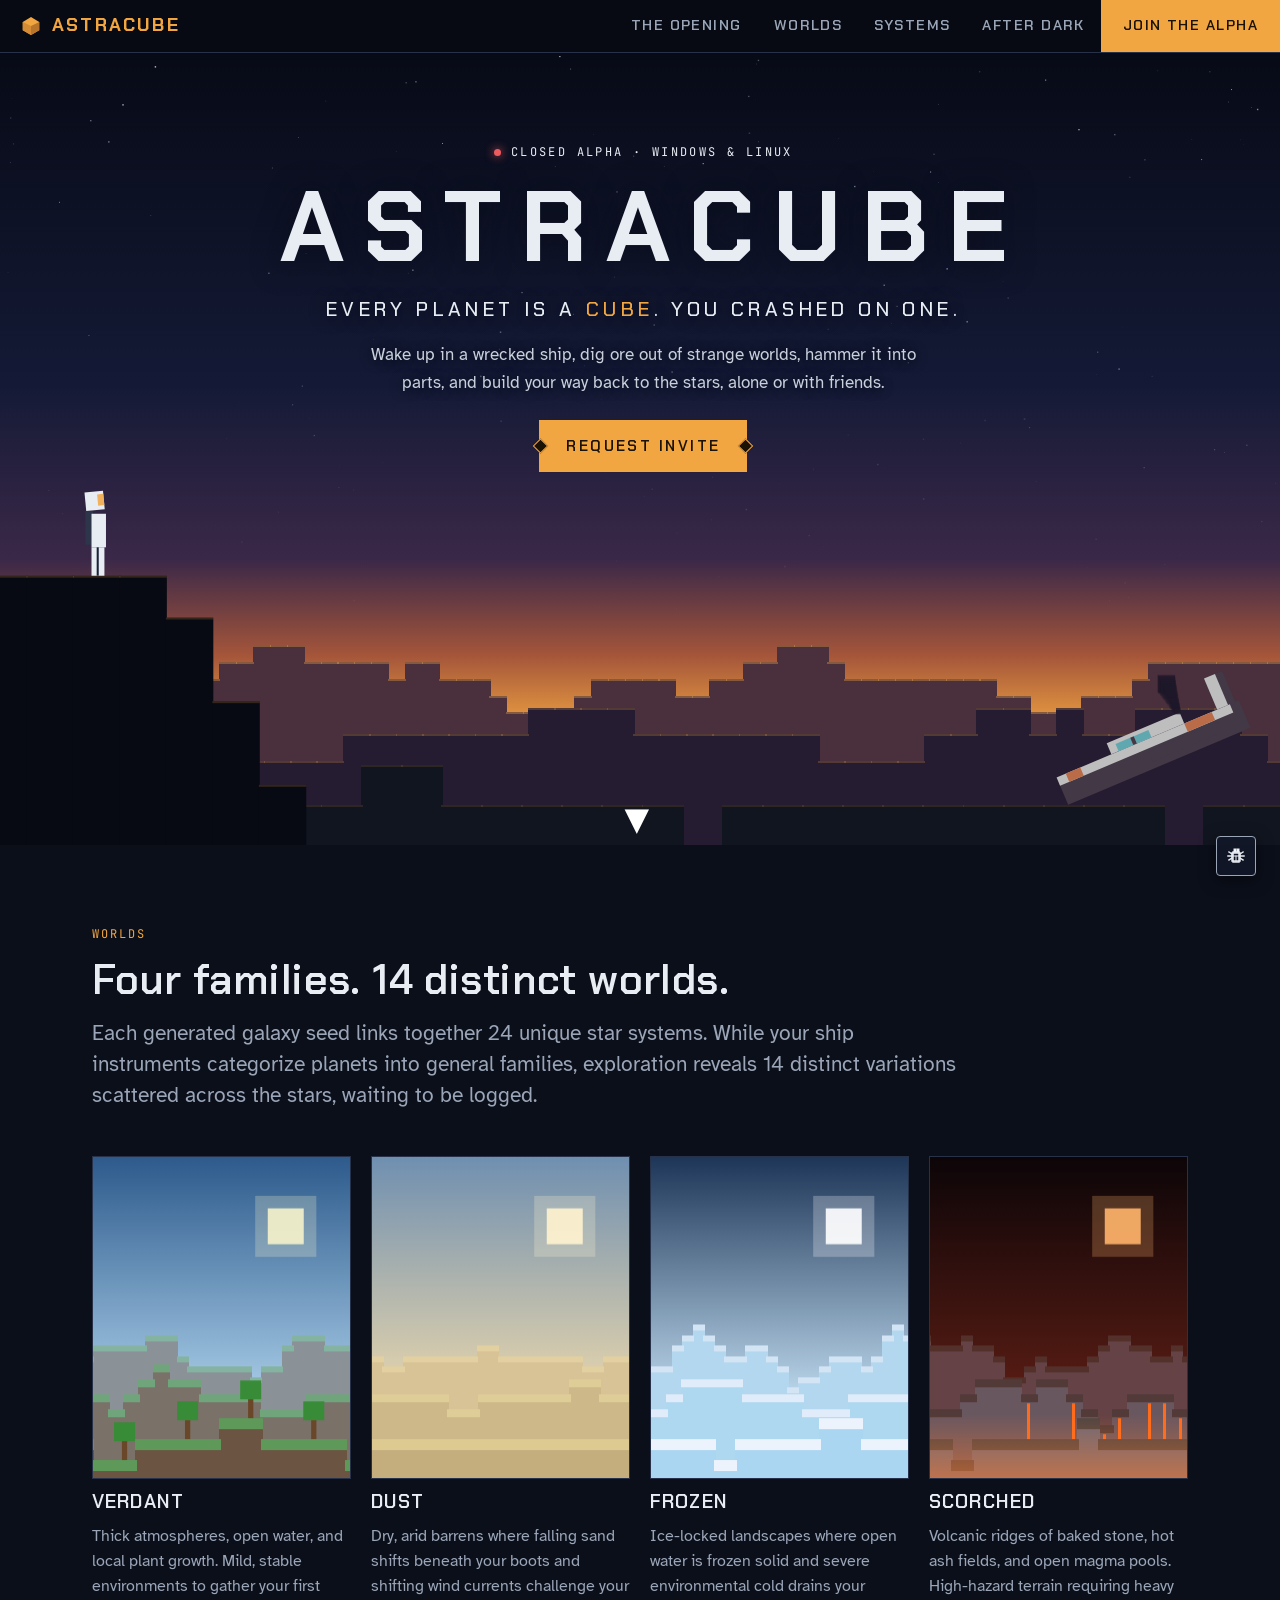
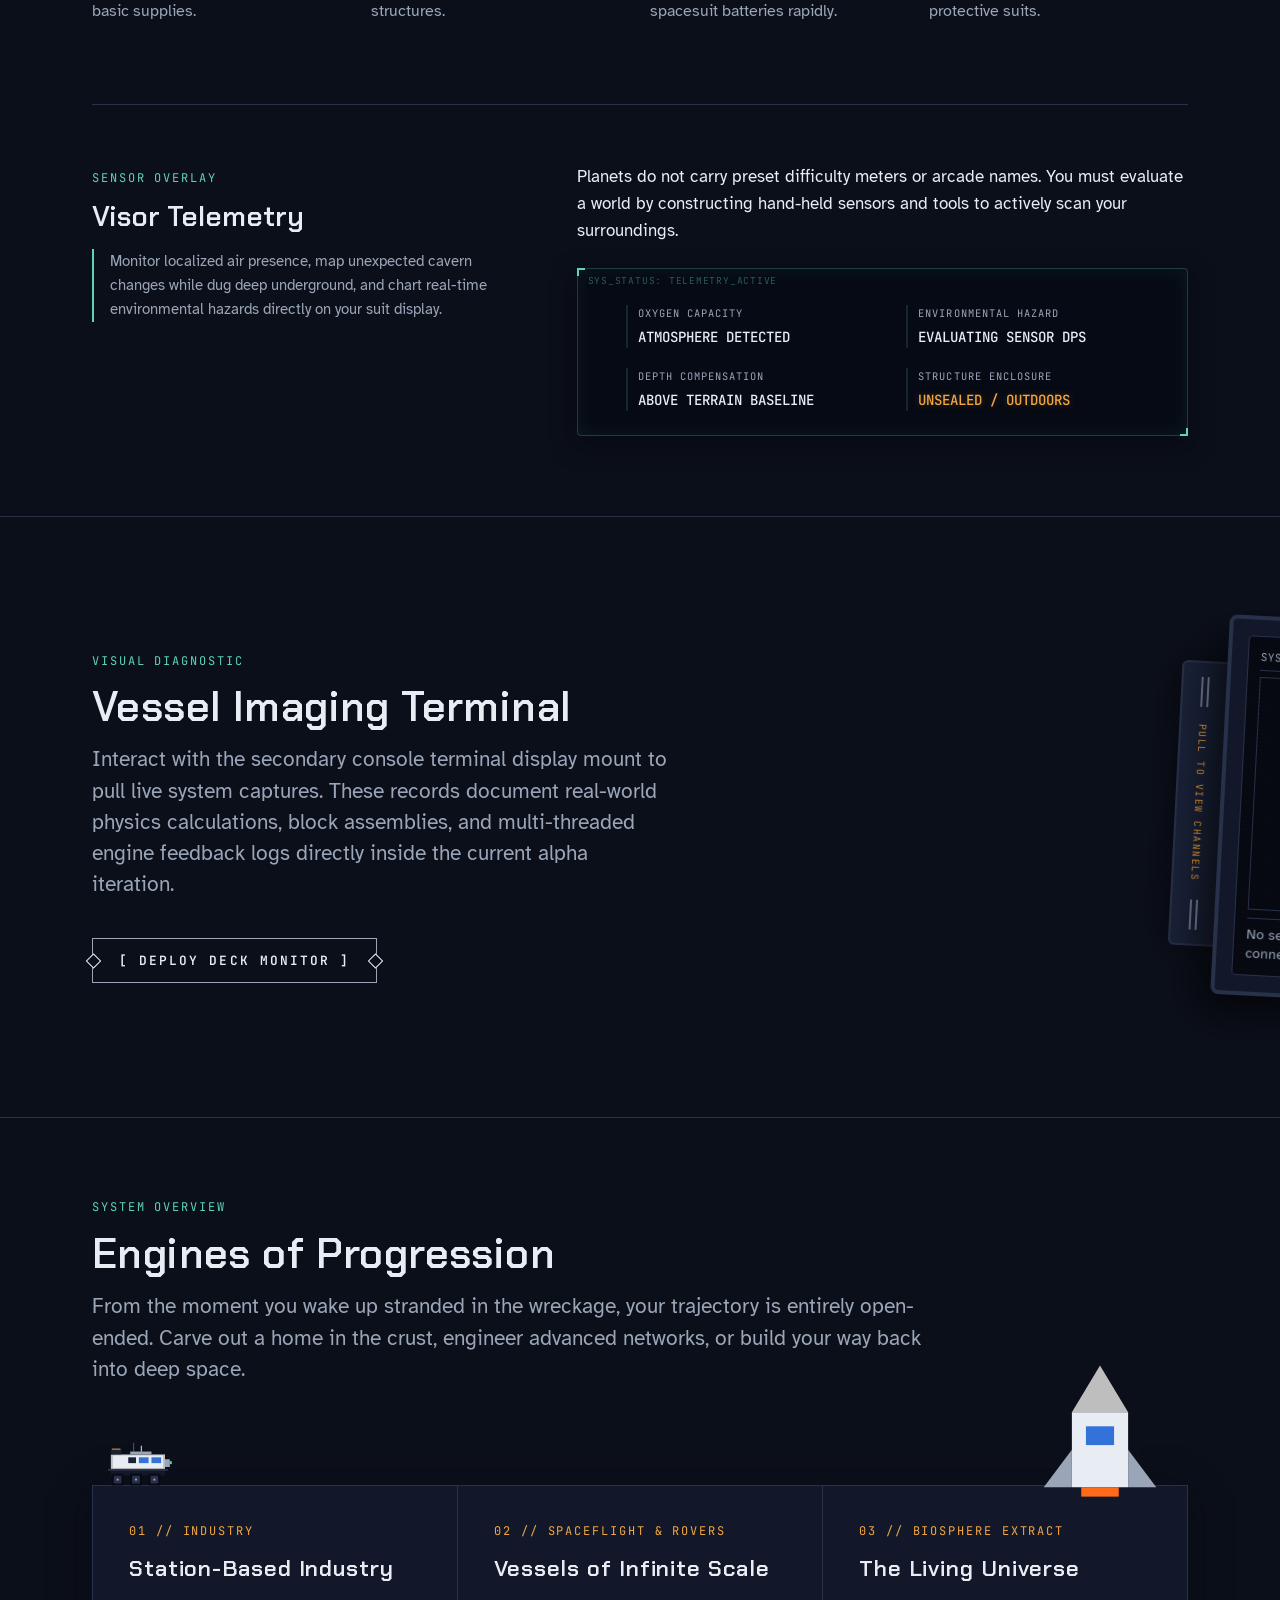
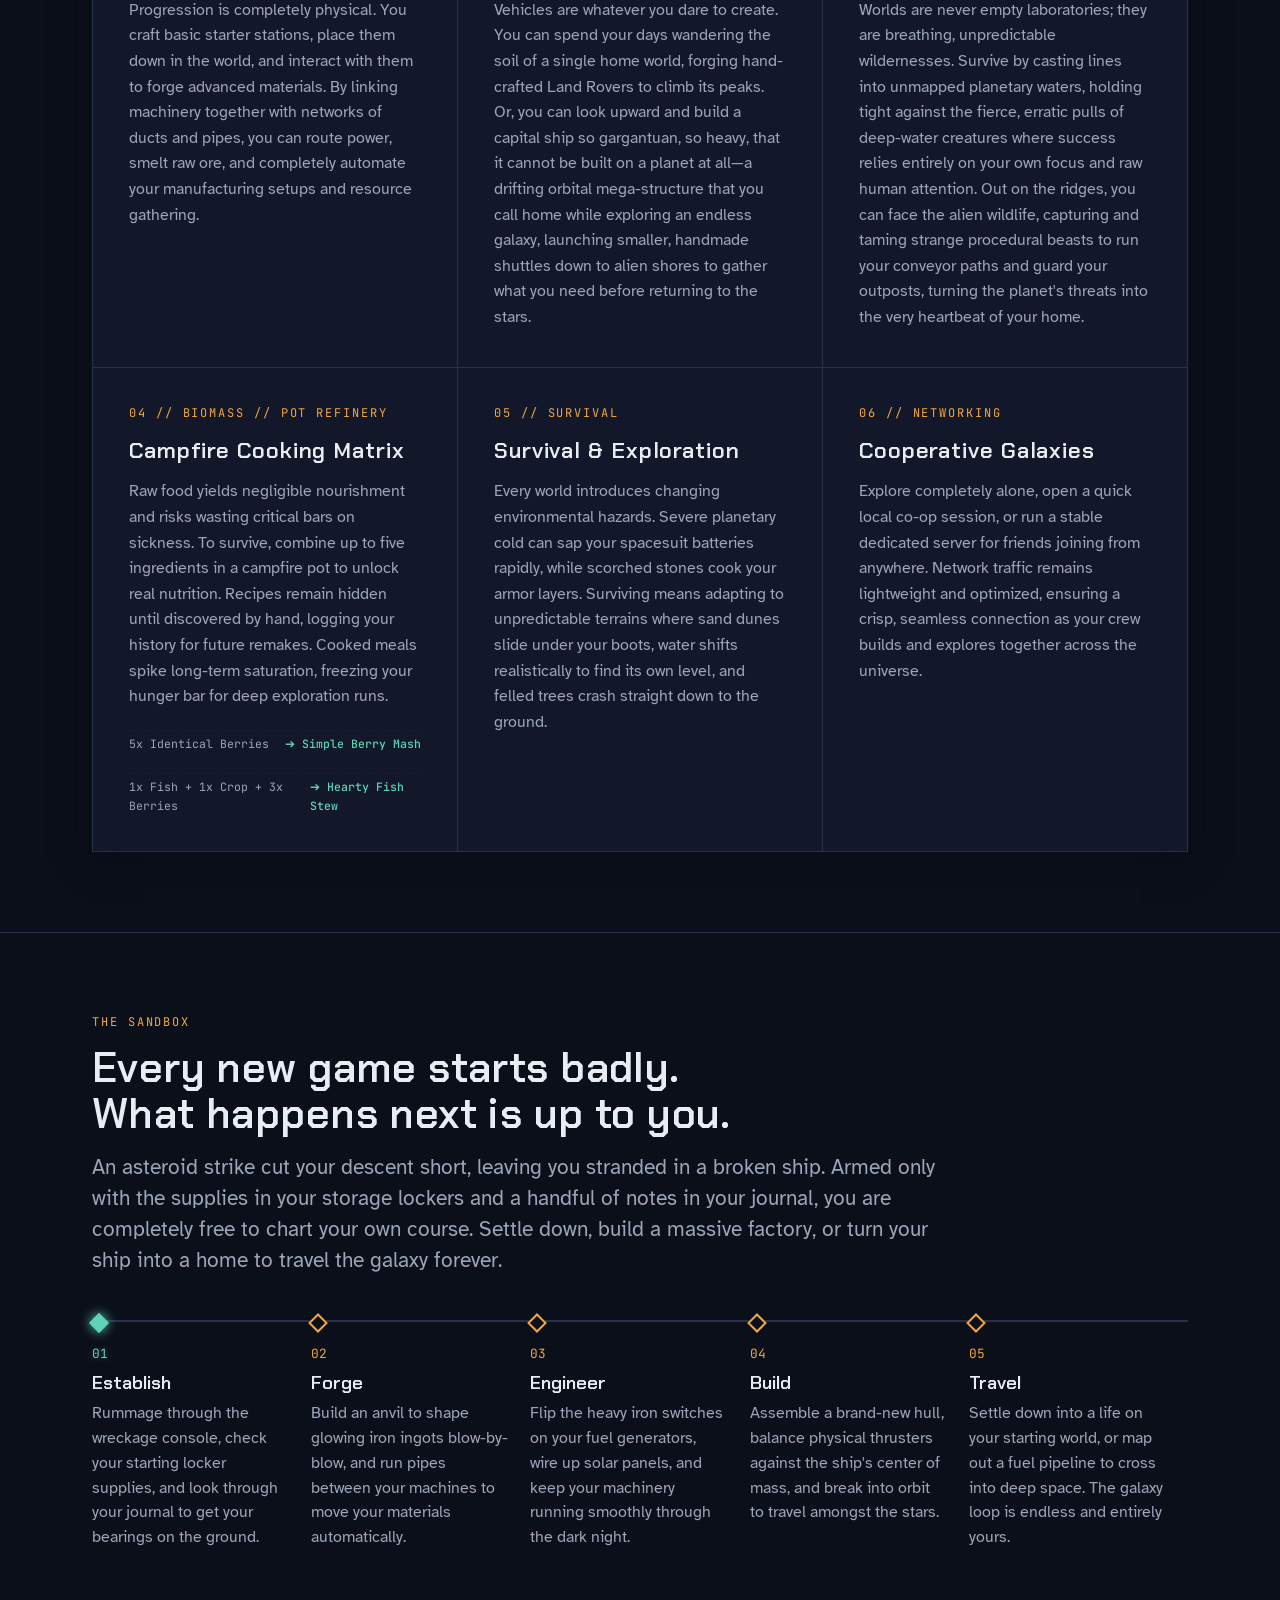
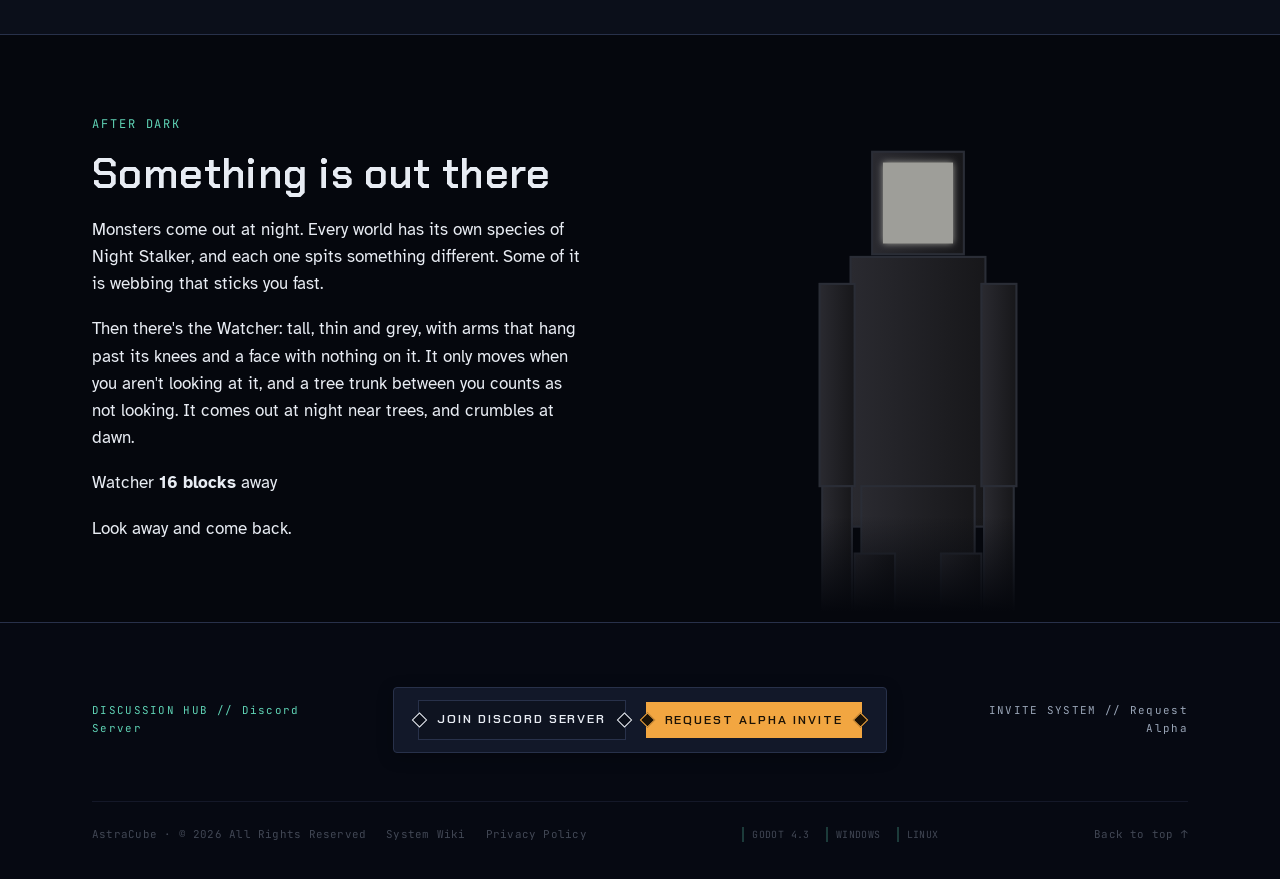
==== commit 8867e1c9: "bug: fixing mobile bullet points" ====
--- a/index.html
+++ b/index.html
@@ -1600,6 +1600,58 @@
       })();
 
 
+      /// =========================================================================
+      // 📡 DYNAMIC SANDBOX TIMELINE RADAR (MAXIMUM VISIBILITY ENGINE)
+      // =========================================================================
+      (function() {
+        const storyItems = document.querySelectorAll(".story li");
+        if (!storyItems.length) return;
+
+        // Track the raw visibility ratios for every single timeline element card
+        const itemVisibilityMap = new Map();
+
+        const radarOptions = {
+          root: null,
+          rootMargin: "-35% 0px -15% 0px",
+          threshold: [0, 0.1, 0.2, 0.3, 0.4, 0.5, 0.6, 0.7, 0.8, 0.9, 1.0]
+        };
+
+
+        const timelineRadar = new IntersectionObserver((entries) => {
+          // 1. Update the visibility log spreadsheet map with fresh scroll math data
+          entries.forEach(entry => {
+            itemVisibilityMap.set(entry.target, entry.intersectionRatio);
+          });
+
+          // 2. Scan through all items to calculate which card holds the largest screen share
+          let highestVisibleCard = null;
+          let maximumScreenRatio = -1;
+
+          itemVisibilityMap.forEach((ratio, cardNode) => {
+            if (ratio > maximumScreenRatio) {
+              maximumScreenRatio = ratio;
+              highestVisibleCard = cardNode;
+            }
+          });
+
+          // 3. Apply the glowing active state to the absolute winner
+          if (highestVisibleCard) {
+            storyItems.forEach(item => {
+              if (item === highestVisibleCard) {
+                item.classList.add("active");
+              } else {
+                item.classList.remove("active");
+              }
+            });
+          }
+        }, radarOptions);
+
+        // Arm the radar scanner matrix to actively track elements
+        storyItems.forEach(item => {
+          itemVisibilityMap.set(item, 0); // Initialize spreadsheet
+          timelineRadar.observe(item);
+        });
+      })();
 
 
 
--- a/styles.css
+++ b/styles.css
@@ -57,7 +57,7 @@
   h2 { font-size: var(--step-3); letter-spacing: 0.01em; }
   h3 { font-size: var(--step-1); }
   p { margin: 0; }
-  .lede { max-width: 62ch; color: var(--steel); font-size: var(--step-1); line-height: 1.5; }
+  .lede { max-width: 62ch; color: var(--steel); font-size: var(--step-1); line-height: 1.5; align-content: start;}
   
   .label {
     font-family: var(--mono);
@@ -264,6 +264,7 @@
     font-size: 0.8rem;
     color: var(--lamp);
   }
+
   .story li::after {
     content: "";
     position: absolute;
@@ -272,8 +273,20 @@
     background: var(--ink);
     border: 2px solid var(--lamp);
     transform: rotate(45deg);
-  }
-  .story li:first-child::after { background: var(--alarm); border-color: var(--alarm); }
+    transition: background-color 0.3s ease, border-color 0.3s ease, box-shadow 0.3s ease;
+  }
+  .story li.active::after {
+    background: var(--aurora) !important;
+    border-color: var(--aurora) !important;
+    box-shadow: 0 0 12px var(--aurora); /* Adds a high-tech radar glow */
+  }
+  .story li.active::before {
+    color: var(--aurora) !important;
+    text-shadow: 0 0 10px rgba(95, 211, 181, 0.4); /* Gives the numbers a matching clean sci-fi glow */
+    transition: color 0.3s ease, text-shadow 0.3s ease; /* Keeps the step transition perfectly fluid */
+  }
+
+  /* .story li:first-child::after { background: var(--aurora); border-color: var(--aurora); } */
   .story h3 { font-size: 1.15rem; }
   .story p { color: var(--steel); font-size: 0.97rem; }
   
@@ -773,9 +786,72 @@
   
   @media (max-width: 900px) {
     .nav a:not(.navcta) { display: none; }
-    .story { grid-template-columns: 1fr; }
-    .story li { border-top: 0; border-left: 2px solid var(--line); padding: 0 0 26px 22px; }
-    .story li::after { top: 4px; left: -7px; }
+
+    /* 1. Turn the parent container into a clean vertical list stack */
+    .story { 
+      grid-template-columns: 1fr !important; 
+      display: flex !important;
+      flex-direction: column !important;
+      background: none !important;
+    }
+    .story::before { display: none !important; }
+
+    /* 2. Clear out desktop borders and lock the padding track */
+    .story li { 
+      display: block !important; 
+      border-top: 0 !important; 
+      border-left: none !important; 
+      padding: 0 0 26px 22px !important; 
+      background: none !important;
+      position: relative !important;
+    }
+
+    /* 3. KEEP THE NUMBERS CLEAN: Standard text block placement right above your titles */
+    .story li::before {
+      content: counter(step, decimal-leading-zero) !important;
+      display: block !important;
+      margin-bottom: 4px !important;
+      font-family: var(--mono) !important;
+      font-size: 0.8rem !important;
+      color: var(--lamp) !important;
+      background: none !important; /* Wipes out that broken inner background line block */
+    }
+
+    /* 4. 🛠️ LEAK-PROOF LAYOUT LINE: Draws the line segments bound tightly to the text elements */
+    .story li:not(:last-child) h3::before {
+      content: "" !important;
+      position: absolute !important;
+      
+      /* Horizontal alignment: Matches your bullet center axis perfectly */
+      left: 2px !important; 
+      width: 2px !important;
+      
+      /* Vertical alignment: Starts at the current diamond center (9px down) */
+      top: 9px !important;
+      
+      /* 🌟 THE RECOIL TETHER: Spans 100% of the current card's height, but stops exactly 
+        where the next card's text starts. This strips out all arbitrary pixel guesswork. */
+      height: 100% !important;
+      margin-bottom: -10px !important; 
+      
+      background-color: var(--line) !important;
+      display: block !important;
+      z-index: 1 !important;
+    }
+
+    /* 🔴 HARD CAP: Clears out any remnant graphic assets from generating inside card 5 */
+    .story li:last-child h3::before {
+      display: none !important;
+    }
+
+    /* 5. Keeps your custom diamond bullet coordinate paths completely untouched */
+    .story li::after { 
+      position: absolute !important;
+      top: 4px !important; 
+      left: -4px !important; 
+      z-index: 2 !important; 
+    }
+
     .families { grid-template-columns: repeat(2, minmax(0, 1fr)); }
     #visor-night-shroud { display: none !important; }
   }
@@ -797,10 +873,62 @@
   }
   
   /* Mobile & Structural Flow Optimizations (820px down to 420px) */
-  @media (max-width: 820px) {
-    .systems-grid-panel { grid-template-columns: 1fr; }
-    .console-card { padding: 28px 24px; }
-  }
+@media (max-width: 820px) {
+  /* Targeted selector with !important to force a clean vertical stack */
+  .systems-grid-panel.expanded-layout,
+  .systems-grid-panel { 
+    grid-template-columns: 1fr !important; 
+    display: flex !important;
+    flex-direction: column !important;
+    gap: 16px !important;
+    background: transparent !important; 
+    border: none !important;
+    box-shadow: none !important;
+    padding-top: 60px !important; /* Creates a dedicated, safe airspace for the crawler */
+  }
+
+  /* Keep individual cards looking like standalone panels */
+  .console-card { 
+    padding: 28px 24px !important; 
+    border: 1px solid var(--line) !important;
+    background: var(--ink-2) !important;
+  }
+
+  /* STILL HIDES THE REST: Cooking pot, animal backdrop, and floating spaceship */
+  .pot-backdrop-shield,
+  .bg-vector-pot,
+  .bg-vector-fauna,
+  .console-card svg {
+    display: none !important;
+  }
+
+  /* RESTORES THE MOVING CRAWLER TO THE TOP OF THE CONTAINER */
+  .bg-vector-rover {
+    display: block !important;
+    position: absolute !important; /* Pulls it out of card flow so it can drift freely */
+    top: 0px !important; /* Forces it to sit strictly above your first text block */
+    bottom: unset !important;
+    right: unset !important;
+    
+    /* Responsive sizing rules for smaller screens */
+    width: 76px !important;
+    height: 52px !important;
+    z-index: 25 !important;
+    
+    /* Re-ignites your native 22-second looping patrol script across mobile widths */
+    animation: mobileCrawlerPatrol 16s linear infinite !important; 
+    pointer-events: none !important;
+  }
+
+  /* Tailored animation pathing optimized to fit tighter mobile bounds without clipping */
+  @keyframes mobileCrawlerPatrol {
+    0% { left: 16px; transform: translateY(0) scaleX(-1); }
+    45% { left: calc(100% - 92px); transform: translateY(0) scaleX(-1); }
+    48% { left: calc(100% - 92px); transform: translateY(0) scaleX(1); }
+    95% { left: 16px; transform: translateY(0) scaleX(1); }
+    100% { left: 16px; transform: translateY(0) scaleX(-1); }
+  }
+}
   
   @media (max-width: 768px) {
     .hud-terminal-display { grid-template-columns: 1fr !important; gap: 16px !important; padding: 42px 24px 30px !important; }
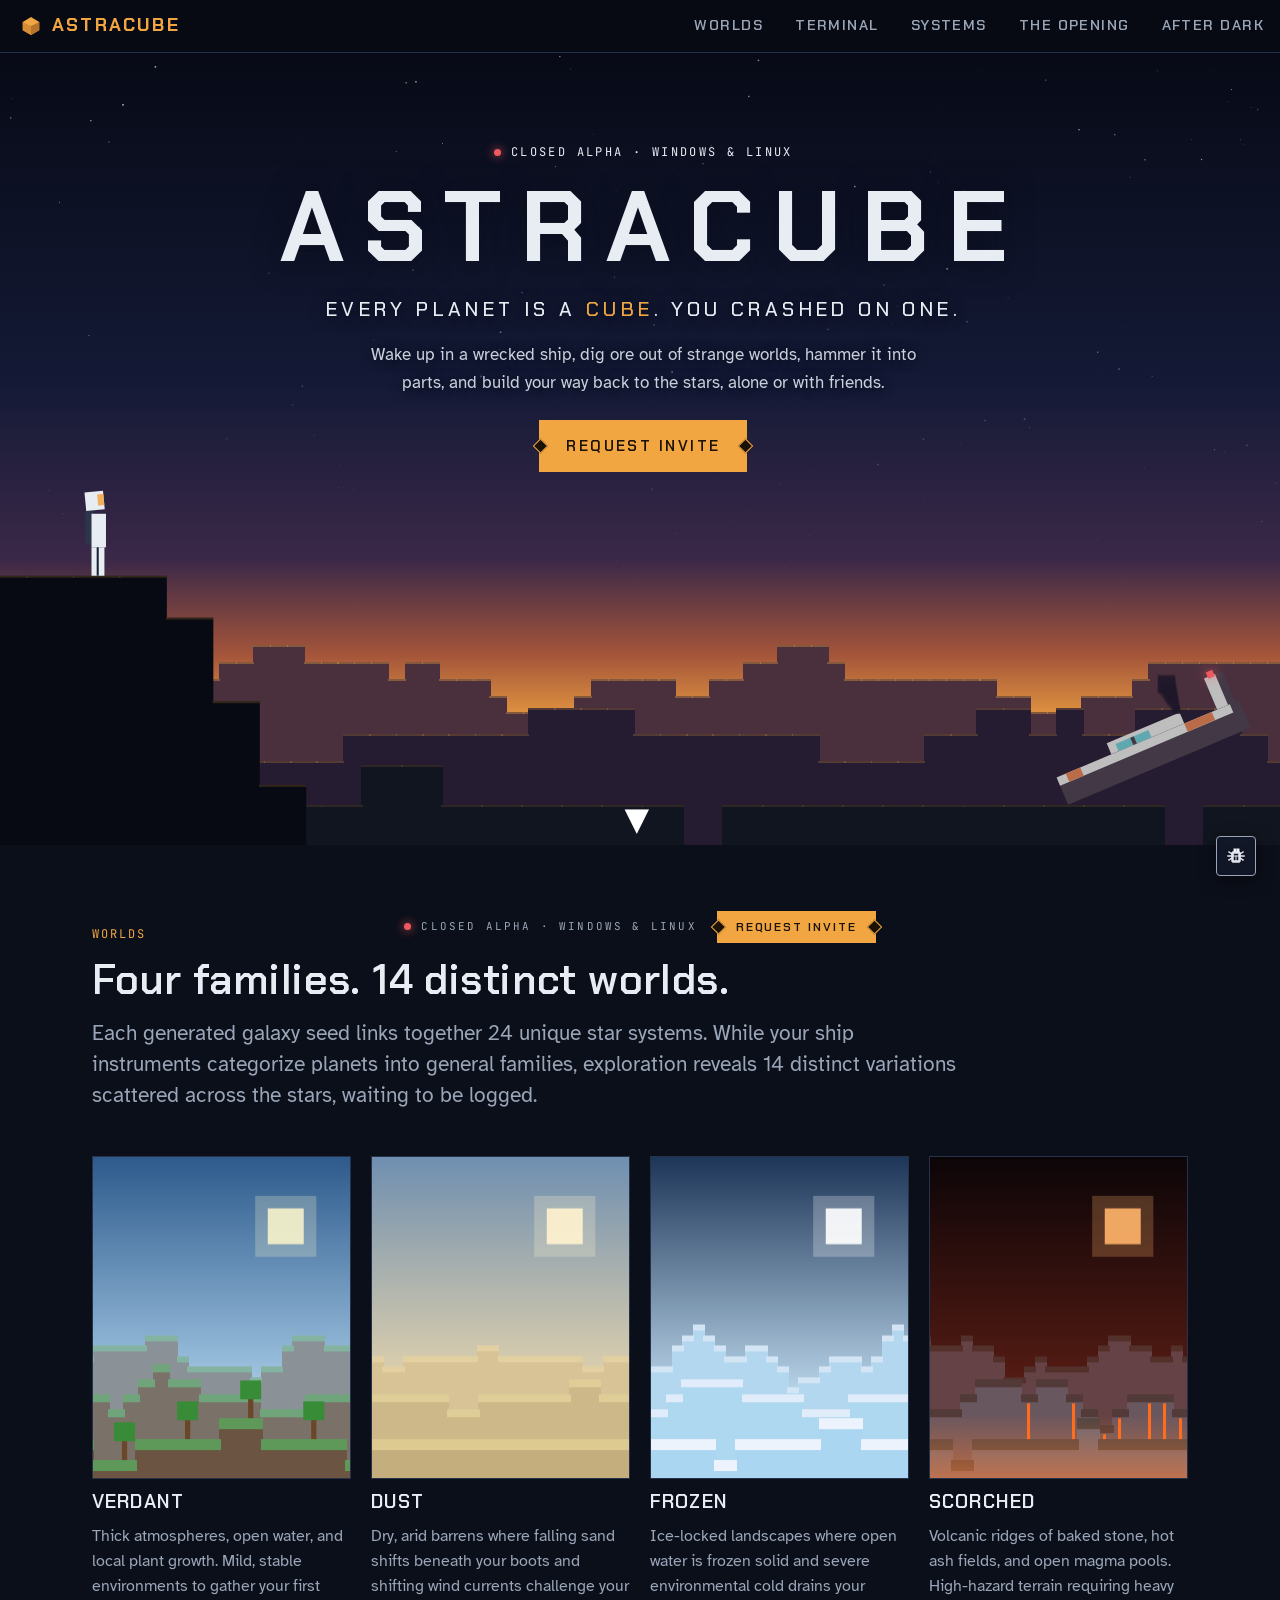
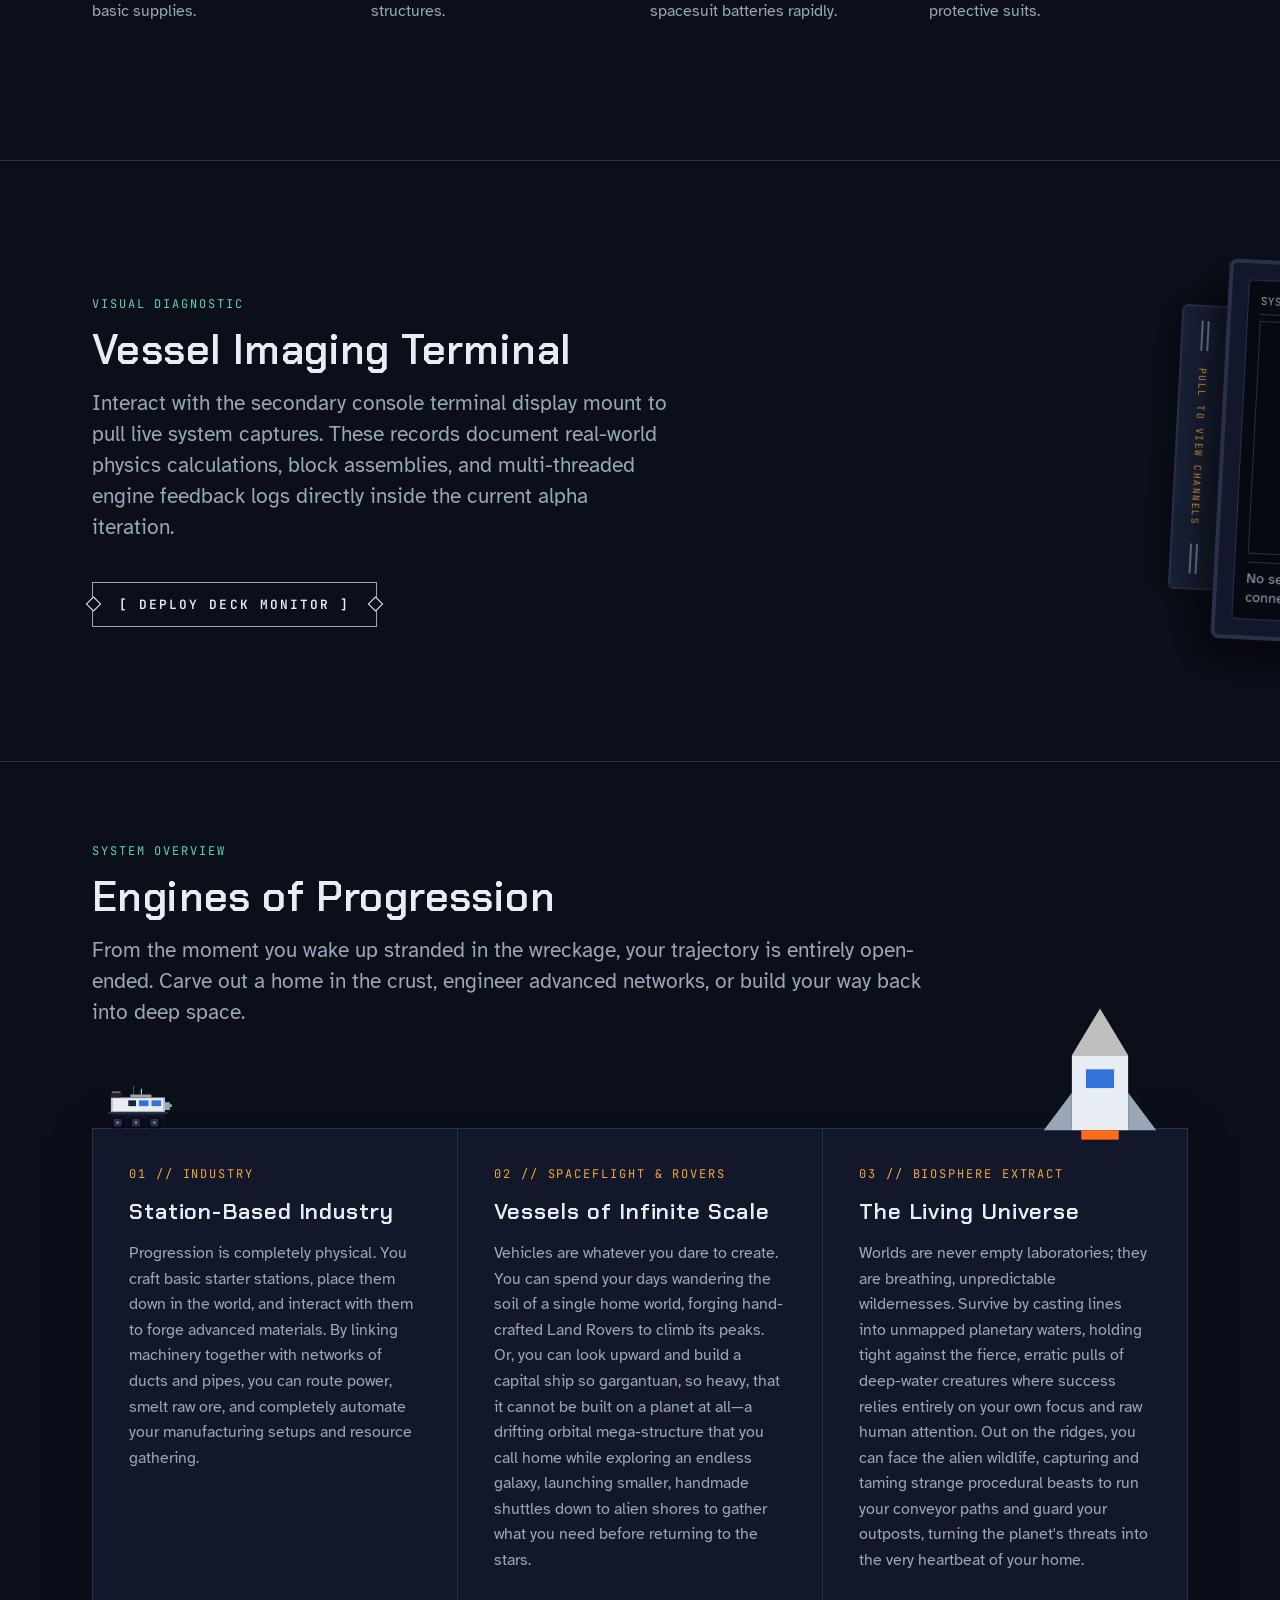
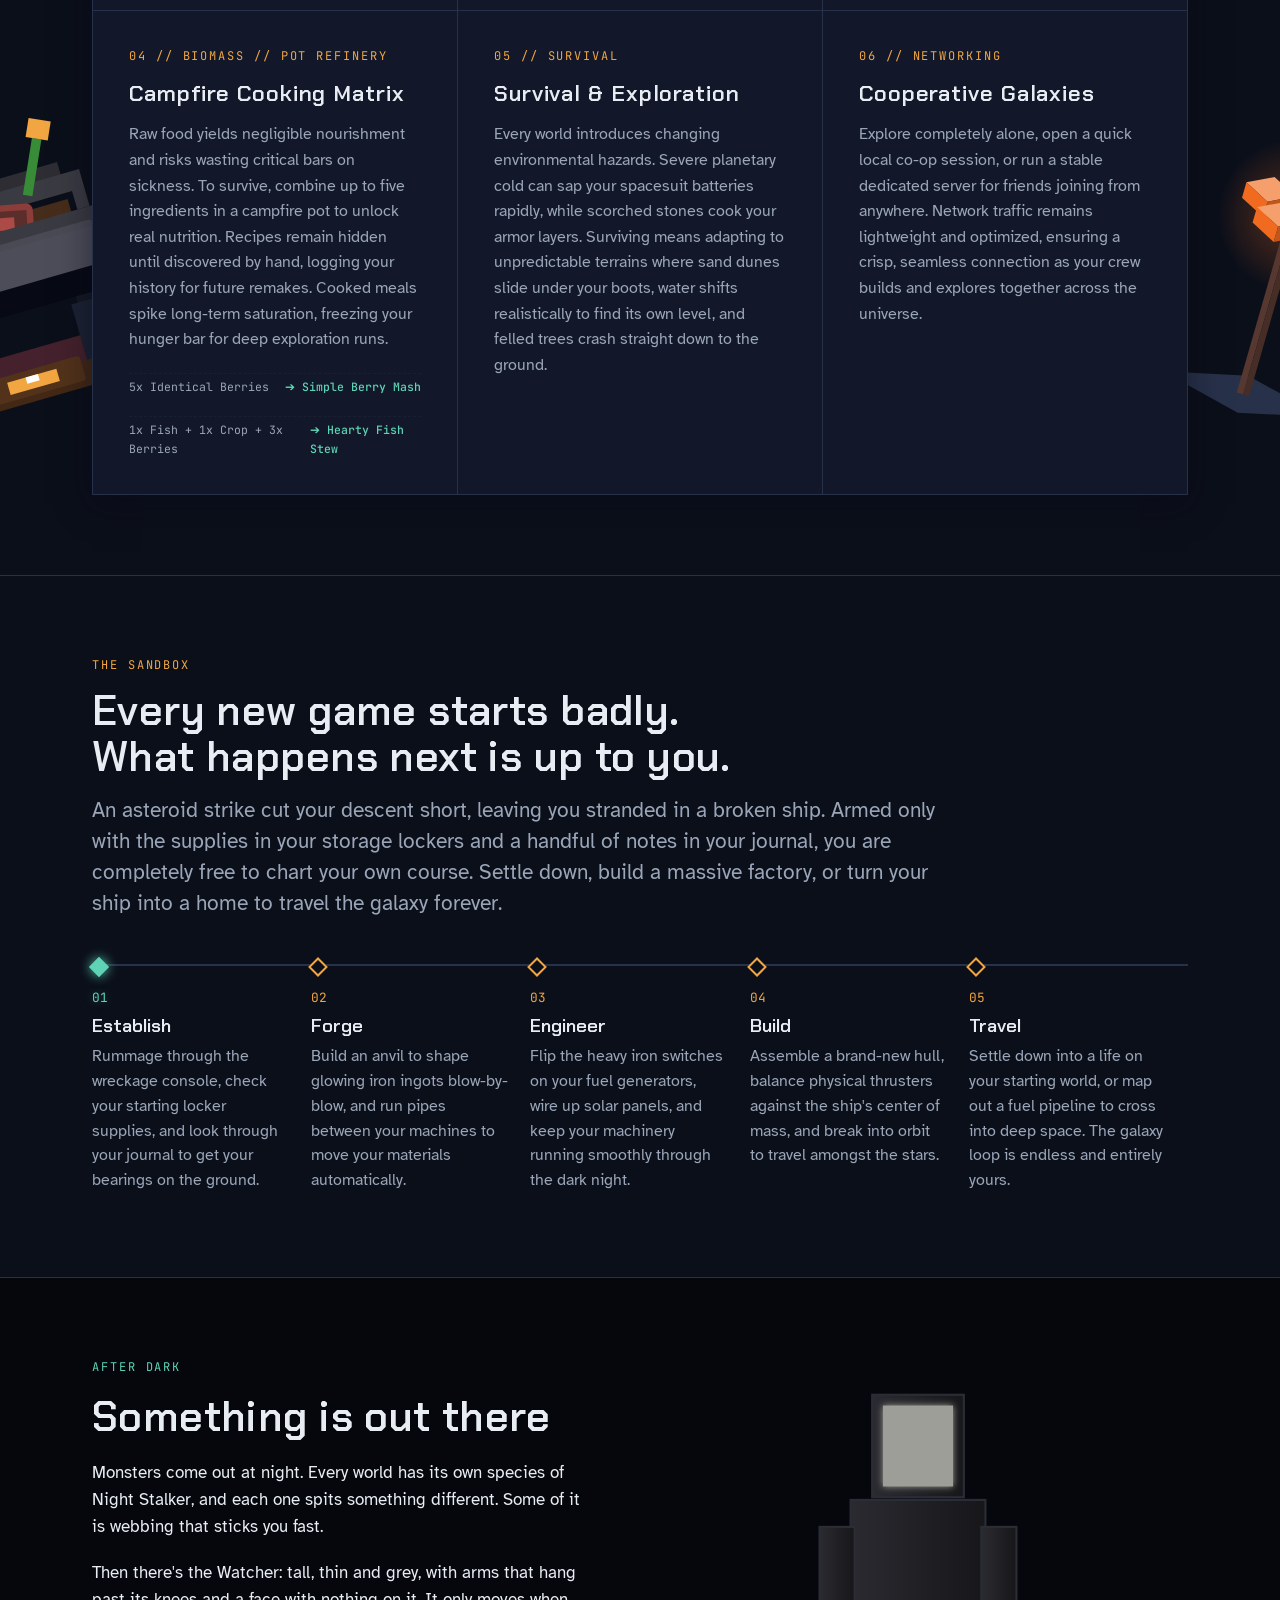
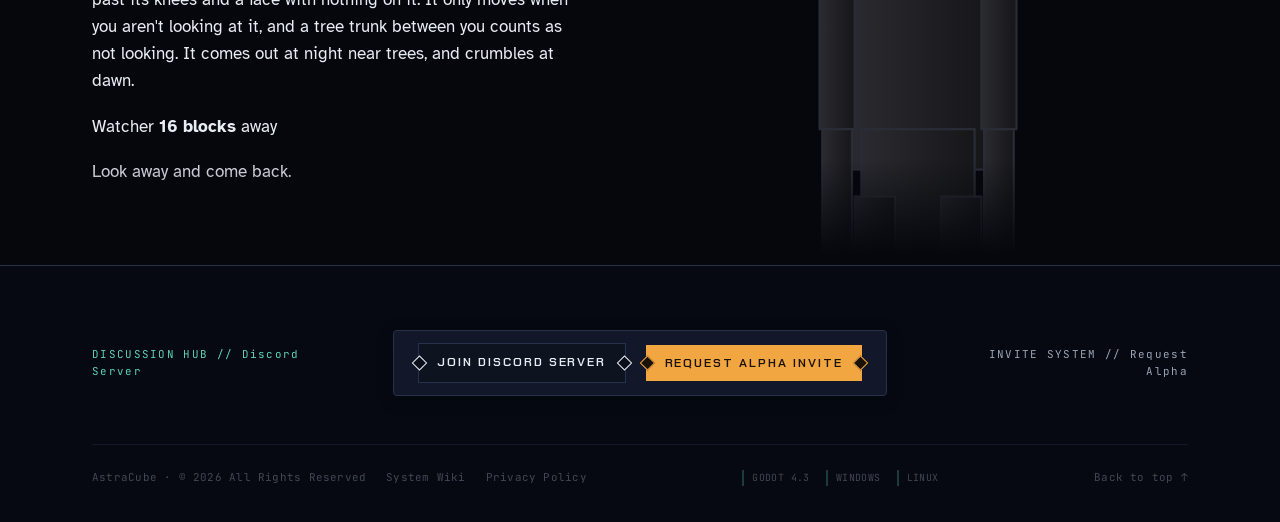
==== commit 4af1fb7f: "chore: mobile-first responsive rework and homepage polish - Rebuild styles.css mobile-first with 480" ====
--- a/index.html
+++ b/index.html
@@ -23,12 +23,16 @@
           <svg viewBox="0 0 32 32" aria-hidden="true"><path d="M16 3 28 10v12L16 29 4 22V10z" fill="#f2a641"/><path d="M16 16 28 10v12L16 29z" fill="#b8742a"/><path d="M16 16 4 10v12l12 7z" fill="#d68c35"/></svg>
           ASTRACUBE
         </a>
-        <nav class="nav" aria-label="Sections">
+        <button class="nav-toggle" type="button" aria-expanded="false" aria-controls="site-nav" aria-label="Open menu">
+          <span></span><span></span><span></span>
+        </button>
+        <nav class="nav" id="site-nav" aria-label="Sections">
+          <a href="#worlds">Worlds</a>
+          <a href="#terminal-station">Terminal</a>
+          <a href="#systems">Systems</a>
           <a href="#opening">The Opening</a>
-          <a href="#worlds">Worlds</a>
-          <a href="#systems">Systems</a>
           <a href="#after-dark">After Dark</a>
-          <a class="navcta" href="#alpha">Join the Alpha</a>
+          <!-- <a class="navcta" href="#alpha">Join the Alpha</a> -->
         </nav>
       </div>
     </header>
@@ -90,23 +94,26 @@
         </div>
         
         <!-- VISOR TELEMETRY -->
+          <!-- SENSOR OVERLAY / VISOR TELEMETRY: COMMENTED OUT
+               To restore: delete these three note lines and the closing "END SENSOR OVERLAY" line,
+               then remove the space in every "- ->" inside (inner comments can't nest).
           <div class="classes" id="visor-telemetry-section" style="margin-top: 80px; padding-top: 58px; border-top: 1px solid var(--line);">
-            <!-- Left Column: Title and Concept -->
-            <div>
+            <!-- Left Column: Title and Concept - ->
+            <div class="visor-intro">
               <span class="label" style="color: var(--aurora);">Sensor Overlay</span>
               <h3 style="margin-top: 12px; font-size: var(--step-2);">Visor Telemetry</h3>
-              <p style="color: var(--steel); font-size: 0.95rem; line-height: 1.6; margin-top: 16px; border-left: 2px solid var(--aurora); padding-left: 16px;">
+              <p class="visor-callout" style="color: var(--steel); font-size: 0.95rem; line-height: 1.6;">
                 Monitor localized air presence, map unexpected cavern changes while dug deep underground, and chart real-time environmental hazards directly on your suit display.
               </p>
             </div>
             
-            <!-- Right Column: Description + Suit Terminal Readout Window -->
-            <div style="display: grid; gap: 24px; align-content: start;">
-              <p style="color: var(--text); font-size: var(--step-0); line-height: 1.6; margin: 0;">
-                Planets do not carry preset difficulty meters or arcade names. You must evaluate a world by constructing hand-held sensors and tools to actively scan your surroundings.
+            <!-- Right Column: Description + Suit Terminal Readout Window - ->
+            <div class="visor-readout">
+              <p style="color: var(--text); font-size: var(--step-0); line-height: 1.6;">
+                Planets don't come with difficulty ratings or warning labels. You must evaluate a world by constructing hand-held sensors and tools to actively scan your surroundings.
               </p>
               
-              <!-- The Tactical Suit Terminal Interface -->
+              <!-- The Tactical Suit Terminal Interface - ->
               <div class="hud-terminal-display">
                 <div class="hud-node">
                   <span class="hud-label">OXYGEN CAPACITY</span>
@@ -127,6 +134,7 @@
               </div>
             </div>
           </div>
+          END SENSOR OVERLAY -->
 
 
 
@@ -134,11 +142,11 @@
       </section>
   
       <!-- MONITOR SWIVEL CONSOLE -->
-      <section id="terminal-station" style="position: relative; overflow: hidden; padding-block: 100px; background: var(--ink); border-top: 1px solid var(--line);">
+      <section id="terminal-station" style="position: relative; overflow: hidden; background: var(--ink); border-top: 1px solid var(--line);">
         <div class="wrap" style="position: relative; z-index: 5;">
           
           <!-- Split Console Layout Matrix Container -->
-          <div class="terminal-layout-wrapper" style="display: grid; grid-template-columns: minmax(0, 1.2fr) minmax(0, 1fr); gap: 40px; align-items: center;">
+          <div class="terminal-layout-wrapper">
             
             <!-- Left Column: Instructional Data -->
             <div class="terminal-text-block" style="display: grid; gap: 14px;">
@@ -244,17 +252,34 @@
           </div>
 
 
-          <!-- Quadruped Wildlife Backdrop Anchor -->
-          <svg class="bg-vector-fauna" viewBox="0 0 100 100" xmlns="http://w3.org" aria-hidden="true">
-            <polygon points="25,45 50,55 50,75 25,62" fill="#57944d" />
-            <polygon points="50,55 75,45 75,62 50,75" fill="#66aa58" />
-            <polygon points="35,35 50,41 65,35 50,30" fill="#388c38" />
-            <polygon points="32,26 50,33 50,21 32,16" fill="#e8ecf3" />
-            <polygon points="50,33 68,26 68,16 50,21" fill="#ffffff" />
-            <polygon points="42,27 50,30 50,26 42,23" fill="#ef5a5f" />
-            <polygon points="50,30 58,27 58,23 50,26" fill="#ef5a5f" />
-            <polygon points="30,60 38,62 38,84 30,80" fill="#57944d" />
-            <polygon points="62,62 70,60 70,80 62,84" fill="#388c38" />
+          <!-- Alien plant: a random one of the game's POD / FROND flora is drawn in here on page load
+               (see "Alien plant backdrop" script). The Lantern Pod below is the no-script fallback. -->
+          <svg class="bg-vector-fauna" id="alien-plant" viewBox="0 0 100 100" xmlns="http://w3.org" aria-hidden="true">
+            <defs>
+              <radialGradient id="lanternPodGlow">
+                <stop offset="0" stop-color="#f5cc6b" stop-opacity="0.35" />
+                <stop offset="1" stop-color="#f5cc6b" stop-opacity="0" />
+              </radialGradient>
+            </defs>
+            <polygon points="24,92 50,86 76,92 50,98" fill="#28314a" />
+            <circle cx="33" cy="50" r="15.6" fill="url(#lanternPodGlow)" />
+            <circle cx="66" cy="65" r="13" fill="url(#lanternPodGlow)" />
+            <circle cx="50" cy="32" r="20.8" fill="url(#lanternPodGlow)" />
+            <rect x="31" y="56" width="2" height="36" fill="#758f94" />
+            <rect x="33" y="56" width="2" height="36" fill="#5c7378" />
+            <polygon points="33,44 39,47 33,50 27,47" fill="#ffe29a" />
+            <polygon points="27,47 33,50 33,56 27,53" fill="#f5cc6b" />
+            <polygon points="33,50 39,47 39,53 33,56" fill="#d9a94a" />
+            <rect x="64" y="70" width="2" height="22" fill="#758f94" />
+            <rect x="66" y="70" width="2" height="22" fill="#5c7378" />
+            <polygon points="66,60 71,62.5 66,65 61,62.5" fill="#ffe29a" />
+            <polygon points="61,62.5 66,65 66,70 61,67.5" fill="#f5cc6b" />
+            <polygon points="66,65 71,62.5 71,67.5 66,70" fill="#d9a94a" />
+            <rect x="48" y="40" width="2" height="52" fill="#758f94" />
+            <rect x="50" y="40" width="2" height="52" fill="#5c7378" />
+            <polygon points="50,24 58,28 50,32 42,28" fill="#ffe29a" />
+            <polygon points="42,28 50,32 50,40 42,36" fill="#f5cc6b" />
+            <polygon points="50,32 58,28 58,36 50,40" fill="#d9a94a" />
           </svg>
 
 
@@ -280,15 +305,21 @@
               <rect x="48" y="28" width="44" height="6" fill="#9aa6b8" />
               <rect x="68" y="16" width="2" height="12" fill="#e8ecf3" />
               <rect x="84" y="10" width="1" height="18" fill="#9aa6b8" />
-              <rect x="30" y="74" width="24" height="24" fill="#070a12" />
-              <rect x="34" y="78" width="16" height="16" fill="#28314a" />
-              <rect x="40" y="84" width="4" height="4" fill="#9aa6b8" />
-              <rect x="68" y="74" width="24" height="24" fill="#070a12" />
-              <rect x="72" y="78" width="16" height="16" fill="#28314a" />
-              <rect x="78" y="84" width="4" height="4" fill="#9aa6b8" />
-              <rect x="106" y="74" width="24" height="24" fill="#070a12" />
-              <rect x="110" y="78" width="16" height="16" fill="#28314a" />
-              <rect x="116" y="84" width="4" height="4" fill="#9aa6b8" />
+              <g class="rover-wheel">
+                <rect x="30" y="74" width="24" height="24" fill="#070a12" />
+                <rect x="34" y="78" width="16" height="16" fill="#28314a" />
+                <rect x="40" y="84" width="4" height="4" fill="#9aa6b8" />
+              </g>
+              <g class="rover-wheel">
+                <rect x="68" y="74" width="24" height="24" fill="#070a12" />
+                <rect x="72" y="78" width="16" height="16" fill="#28314a" />
+                <rect x="78" y="84" width="4" height="4" fill="#9aa6b8" />
+              </g>
+              <g class="rover-wheel">
+                <rect x="106" y="74" width="24" height="24" fill="#070a12" />
+                <rect x="110" y="78" width="16" height="16" fill="#28314a" />
+                <rect x="116" y="84" width="4" height="4" fill="#9aa6b8" />
+              </g>
             </svg>
 
             <!-- CARD 01: INDUSTRY -->
@@ -498,6 +529,12 @@
     </footer>
 
 
+    <!-- ALPHA SIGN-UP BANNER: slides up once the hero is off screen, hides again over the footer -->
+    <aside class="alpha-banner" aria-label="Closed alpha sign-up">
+      <span class="eyebrow alpha-banner-text"><i></i>Closed Alpha · Windows & Linux</span>
+      <button class="btn primary invite-trigger-btn alpha-banner-btn" type="button">Request Invite</button>
+    </aside>
+
     <!-- PERSISTENT SUB-VIEW FEEDBACK BUG SHORTCUT BUTTON -->
     <button class="floating-bug-panel-btn" id="hud-bug-shortcut" title="Transmit feedback" aria-label="Open feedback modal">
       <svg viewBox="0 0 24 20" aria-hidden="true">
@@ -603,6 +640,178 @@
     </div>
 
     <script>
+      // ---- Alien plant backdrop ------------------------------------------------------
+      // Each load draws a different plant from the game, one of each kind it grows, in the
+      // same block style. Names and colours (col / col2 / berry) come from FOLIAGE and
+      // AURORA_BLOOM in the game's blocks.gd; the shapes follow its meshes in chunk.gd.
+      (function () {
+        const svg = document.getElementById("alien-plant");
+        if (!svg) return;
+
+        const PLANTS = [
+          { name: "Lantern Pod",  form: "pod",    col: "#758f94", col2: "#f5cc6b" },  // frozen worlds
+          { name: "Glass Frond",  form: "frond",  col: "#428a80", col2: "#85ccc2" },  // ocean worlds
+          { name: "Cinder Cup",   form: "flower", col: "#573830", col2: "#f06b1f" },  // scorched worlds
+          { name: "Sea Berry",    form: "bush",   col: "#38705c", col2: "#57946f", berry: "#f5a329" },
+          { name: "Ember Lash",   form: "grass",  col: "#6b3d2e", col2: "#cc5729" },  // scorched worlds
+          { name: "Aurora Bloom", form: "bloom",  col: "#8cf2e6" },                   // grows only under an aurora
+        ];
+        const plant = PLANTS[Math.floor(Math.random() * PLANTS.length)];
+        const GROUND = 92;   // y of the soil line in the 100x100 viewBox
+        // A fixed scatter, like the game's per-cell hash, so a plant looks the same every time it is drawn
+        const f01 = (i) => ((0.37 * 97.13 + i * 31.7) % 1 + 1) % 1;
+
+        // Lighten (amt > 0) or darken (amt < 0) a hex colour
+        function shade(hex, amt) {
+          const n = parseInt(hex.slice(1), 16);
+          const ch = (v) => Math.round(amt > 0 ? v + (255 - v) * amt : v * (1 + amt));
+          return "#" + ((1 << 24) | (ch(n >> 16) << 16) | (ch((n >> 8) & 255) << 8) | ch(n & 255)).toString(16).slice(1);
+        }
+        function mix(a, b, t) {
+          const x = parseInt(a.slice(1), 16), y = parseInt(b.slice(1), 16);
+          const ch = (s) => Math.round(((x >> s) & 255) + (((y >> s) & 255) - ((x >> s) & 255)) * t);
+          return "#" + ((1 << 24) | (ch(16) << 16) | (ch(8) << 8) | ch(0)).toString(16).slice(1);
+        }
+        const pts = (list) => list.map(([x, y]) => `${+x.toFixed(2)},${+y.toFixed(2)}`).join(" ");
+        const poly = (list, fill) => `<polygon points="${pts(list)}" fill="${fill}" />`;
+        // An isometric block: half-width a, side faces v tall, top face starting at yt
+        function block(cx, yt, a, v, color) {
+          return poly([[cx - a, yt], [cx, yt - a / 2], [cx + a, yt], [cx, yt + a / 2]], shade(color, 0.35)) +
+                 poly([[cx - a, yt], [cx, yt + a / 2], [cx, yt + a / 2 + v], [cx - a, yt + v]], color) +
+                 poly([[cx, yt + a / 2], [cx + a, yt], [cx + a, yt + v], [cx, yt + a / 2 + v]], shade(color, -0.2));
+        }
+        function stalk(cx, top, w, color, bottom = GROUND) {
+          return `<rect x="${cx - w / 2}" y="${top}" width="${w / 2}" height="${bottom - top}" fill="${color}" />` +
+                 `<rect x="${cx}" y="${top}" width="${w / 2}" height="${bottom - top}" fill="${shade(color, -0.2)}" />`;
+        }
+        const glow = (x, y, r) => `<circle cx="${x}" cy="${y}" r="${r}" fill="url(#alienPlantGlow)" />`;
+
+        const glowColor = plant.col2 || plant.col;
+        let art = `<defs><radialGradient id="alienPlantGlow"><stop offset="0" stop-color="${glowColor}" stop-opacity="0.35" />` +
+                  `<stop offset="1" stop-color="${glowColor}" stop-opacity="0" /></radialGradient></defs>` +
+                  poly([[24, 92], [50, 86], [76, 92], [50, 98]], "#28314a");
+
+        if (plant.form === "pod") {
+          // A stem with a bulb on it, and smaller ones beside -- each shorter than the last
+          const pods = [{ x: 33, stem: 37, size: 12.6 }, { x: 66, stem: 23, size: 9.2 }, { x: 50, stem: 52, size: 16 }]
+            .map((p) => ({ ...p, cy: GROUND - p.stem - p.size / 2 }));
+          for (const p of pods) art += glow(p.x, p.cy, p.size * 1.3);
+          for (const p of pods) art += stalk(p.x, p.cy + p.size / 2, 4, plant.col) + block(p.x, p.cy - p.size / 4, p.size / 2, p.size / 2, plant.col2);
+
+        } else if (plant.form === "frond") {
+          // A bare stalk with a fan off the top of it, all to one side -- what makes it read as not-from-here.
+          // It leans in toward the cards so the fan is never the part cut off at the screen edge.
+          const baseX = 58, top = 48, n = 6;
+          art += stalk(baseX, top, 4, plant.col);
+          for (let i = 0; i < n; i++) {
+            const t = i / (n - 1);
+            const a = 3 + 7 * t;
+            art += block(baseX - 24 * t, top - 30 * t - a / 2, a, 5, mix(plant.col, plant.col2, t));
+          }
+
+        } else if (plant.form === "flower") {
+          // A stem with a head of a few petals, and a brighter middle
+          const cx = 50, headY = 34;
+          art += glow(cx, headY, 24) + stalk(cx, headY + 2, 4, plant.col);
+          const petals = [0, 1, 2, 3].map((i) => {
+            const ang = (Math.PI / 2) * i + 0.4;
+            return { x: cx + Math.cos(ang) * 10, y: headY + Math.sin(ang) * 5 };
+          }).sort((p, q) => p.y - q.y);
+          for (const p of petals) art += block(p.x, p.y - 4, 8, 5, plant.col2);
+          art += block(cx, headY - 9, 5, 5, shade(plant.col2, 0.3));
+
+        } else if (plant.form === "bush") {
+          // A stub of trunk, then a mass of leaf, with berries out on the outside where they can be seen
+          art += stalk(50, 74, 8, shade(plant.col, -0.42));
+          const leaves = [];
+          for (let i = 0; i < 11; i++) {
+            const ang = Math.PI * 2 * (i / 11 + 0.06);
+            const rad = 6 + 14 * f01(i + 13);
+            const lift = 24 + 30 * f01(i + 6);
+            leaves.push({ x: 50 + Math.cos(ang) * rad * 1.3, y: GROUND - lift + Math.sin(ang) * rad * 0.5,
+                          a: 8 + 5 * f01(i + 4), ang, i, color: mix(plant.col, plant.col2, f01(i + 1) * 0.8) });
+          }
+          leaves.sort((p, q) => p.y - q.y);
+          for (const l of leaves) {
+            art += block(l.x, l.y - l.a / 2, l.a, l.a * 0.8, l.color);
+            if (f01(l.i + 21) < 0.5) art += block(l.x + Math.cos(l.ang) * l.a * 0.8, l.y + l.a * 0.3, 2.6, 2.6, plant.berry);
+          }
+
+        } else if (plant.form === "grass") {
+          // A handful of blades of different heights, with the hot tips glowing
+          const blades = [];
+          for (let i = 0; i < 9; i++) {
+            blades.push({ x: 30 + i * 5 + (f01(i) - 0.5) * 3, h: 18 + 34 * f01(i + 7), t: f01(i + 3) });
+          }
+          for (const b of blades) art += glow(b.x, GROUND - b.h, 5);
+          for (const b of blades) {
+            art += stalk(b.x, GROUND - b.h, 3.2, mix(plant.col, plant.col2, 0.25 + b.t * 0.6));
+            art += `<rect x="${b.x - 1.6}" y="${GROUND - b.h}" width="3.2" height="4" fill="${shade(plant.col2, 0.25)}" />`;
+          }
+
+        } else if (plant.form === "bloom") {
+          // A cluster of glowing crystal spires, the colour of the sky that grew it
+          const spire = (cx, base, a, h) => {
+            const top = base - a / 2 - h, apex = top - a * 1.6;
+            return poly([[cx - a, top], [cx, base - h], [cx, base], [cx - a, base - a / 2]], plant.col) +
+                   poly([[cx, base - h], [cx + a, top], [cx + a, base - a / 2], [cx, base]], shade(plant.col, -0.25)) +
+                   poly([[cx - a, top], [cx, base - h], [cx, apex]], shade(plant.col, 0.45)) +
+                   poly([[cx, base - h], [cx + a, top], [cx, apex]], shade(plant.col, 0.15));
+          };
+          art += glow(50, 58, 34);
+          art += spire(37, 92, 5.5, 20) + spire(62, 91, 6, 26) + spire(50, 94, 8, 40) + spire(43, 96, 4, 9) + spire(57, 97, 3.5, 6);
+        }
+
+        svg.innerHTML = art;
+        svg.dataset.plant = plant.name;
+      })();
+
+      // ---- Alpha sign-up banner ------------------------------------------------------
+      (function () {
+        const banner = document.querySelector(".alpha-banner");
+        const hero = document.querySelector(".hero");
+        const footer = document.querySelector("footer");
+        if (!banner || !hero || !("IntersectionObserver" in window)) return;
+
+        // Show only while neither the hero nor the footer (which both have the same button) is on screen
+        const onScreen = new Set();
+        const observer = new IntersectionObserver((entries) => {
+          for (const entry of entries) {
+            if (entry.isIntersecting) onScreen.add(entry.target);
+            else onScreen.delete(entry.target);
+          }
+          const show = onScreen.size === 0;
+          banner.classList.toggle("is-visible", show);
+          document.body.classList.toggle("alpha-banner-visible", show);
+        });
+        observer.observe(hero);
+        if (footer) observer.observe(footer);
+      })();
+
+      // ---- Mobile nav menu --------------------------------------------------------
+      (function () {
+        const toggle = document.querySelector(".nav-toggle");
+        const nav = document.getElementById("site-nav");
+        if (!toggle || !nav) return;
+
+        function setOpen(open) {
+          nav.classList.toggle("open", open);
+          toggle.setAttribute("aria-expanded", String(open));
+          toggle.setAttribute("aria-label", open ? "Close menu" : "Open menu");
+        }
+
+        toggle.addEventListener("click", () => setOpen(!nav.classList.contains("open")));
+        // Close after picking a section, tapping outside, pressing Escape, or widening past the breakpoint
+        nav.addEventListener("click", (e) => { if (e.target.closest("a")) setOpen(false); });
+        document.addEventListener("click", (e) => {
+          if (nav.classList.contains("open") && !e.target.closest(".top")) setOpen(false);
+        });
+        document.addEventListener("keydown", (e) => {
+          if (e.key === "Escape" && nav.classList.contains("open")) { setOpen(false); toggle.focus(); }
+        });
+        window.matchMedia("(min-width: 1024px)").addEventListener("change", (e) => { if (e.matches) setOpen(false); });
+      })();
+
       // ---- Web Overlay Form Controller ------------------------------------------
       (function() {
         const hwToggle = document.getElementById("hardware-not-sure-toggle");
@@ -856,7 +1065,7 @@
         });
 
         function handleMobileInitialization() {
-          if (window.innerWidth <= 960) {
+          if (window.innerWidth < 1024) {
             isMonitorDeployed = true;
             // Directly boot the CRT terminal systems instantly
             bootScreenMatrix();
@@ -870,7 +1079,7 @@
         
         // Safety check if someone resizes a window or flips tablet orientation
         window.addEventListener("resize", () => {
-          if (window.innerWidth <= 960 && !isMonitorDeployed) {
+          if (window.innerWidth < 1024 && !isMonitorDeployed) {
             handleMobileInitialization();
           }
         });        
@@ -1374,18 +1583,32 @@
 
         if (!svg || !dist || !hint || !face) return;
 
-        const isMobileWidth = window.innerWidth < 900;
+        // Layout (which stance positions fit the stage) depends on width;
+        // the flashlight depends on having a mouse/trackpad that can hover
+        const isMobileWidth = window.innerWidth < 1024;
+        const hasFinePointer = window.matchMedia("(hover: hover) and (pointer: fine)").matches;
 
         // ---- BALANCED VISUAL MOVEMENT & FRAMING MATRIX ----
         // 1. Stance 0 now drops 28px downward to ground the floating legs safely on the floor line!
         // 2. Advanced scaling steps use precise vertical offsets to lower his head as he grows.
-        const STEPS = [
+        const DESKTOP_STEPS = [
           { d: 41, s: 0.65, y: 108  }, // Stance 1: Towery base, now perfectly flush on the line
           { d: 27, s: 0.90, y: 85  }, // Stance 2: Creeps forward, body drops down
           { d: 16, s: 1.25, y: 120  }, // Stance 3: Looming closer
-          { d: 6,  s: 1.68, y: 145 }, // Stance 4: Squatting into frame
-          { d: 0,  s: 2.30, y: 350 }  // Stance 5: 🔴 MAXIMUM JUMP-SCARE SCREEN BURST
+          { d: 6,  s: 1.68, y: 245 }, // Stance 4: Squatting into frame (head lowered for short laptop screens)
+          { d: 0,  s: 2.30, y: 450 }  // Stance 5: 🔴 MAXIMUM JUMP-SCARE SCREEN BURST (head kept low enough to stay on short laptop screens)
         ];
+
+        // Mobile/tablet stage is shorter (280px), so every stance is re-framed to fit it
+        const MOBILE_STEPS = [
+          { d: 41, s: 0.96, y: 53  }, // Stance 1: Larger and closer to the copy above
+          { d: 27, s: 1.20, y: 53  }, // Stance 2
+          { d: 16, s: 1.60, y: 83  }, // Stance 3
+          { d: 6,  s: 2.16, y: 141 }, // Stance 4
+          { d: 0,  s: 2.96, y: 191 }  // Stance 5: Raised so more of him is in frame
+        ];
+
+        const STEPS = isMobileWidth ? MOBILE_STEPS : DESKTOP_STEPS;
         
         let step = 0;
         let alarmInterval = null;
@@ -1437,10 +1660,11 @@
           place();
         }
 
-        // ---- 🔦 METHOD A: RADIAL LIGHT MONITOR (DESKTOP EXCLUSIVE) ----
-        if (!isMobileWidth) {
-          window.addEventListener("pointermove", function(e) {
-            if (step >= STEPS.length - 1) return;
+        // ---- 🔦 METHOD A: RADIAL LIGHT MONITOR (MOUSE / TRACKPAD ONLY) ----
+        if (hasFinePointer) {
+          let cursorX = null, cursorY = null;
+          const checkTorch = function() {
+            if (step >= STEPS.length - 1 || cursorX === null) return;
 
             // Grab the absolute center pixel coordinates of the Watcher mesh
             const watcherBounds = svg.getBoundingClientRect();
@@ -1448,7 +1672,7 @@
             const watcherCenterY = watcherBounds.top + (watcherBounds.height / 2);
 
             // Calculate precise distance from flashlight center cursor to the entity
-            const distanceToMouse = Math.hypot(e.clientX - watcherCenterX, e.clientY - watcherCenterY);
+            const distanceToMouse = Math.hypot(cursorX - watcherCenterX, cursorY - watcherCenterY);
 
             // 📐 THE TOTAL SHADOW VISIBILITY GAP:
             // Match this to your 240px pool, plus 100px of buffer room.
@@ -1466,7 +1690,14 @@
                 advanceWatcherThreat();
               }
             }
-          });
+          };
+          const trackCursor = function(e) { cursorX = e.clientX; cursorY = e.clientY; checkTorch(); };
+          window.addEventListener("pointermove", trackCursor);
+          // A still cursor reports its position on wheel/pointerover, and re-checking on scroll
+          // means scrolling him out of the light counts as looking away
+          window.addEventListener("wheel", trackCursor, { passive: true });
+          document.addEventListener("pointerover", trackCursor);
+          window.addEventListener("scroll", checkTorch, { passive: true });
         }
 
         // ---- 📜 METHOD B: DUAL-TRACKING SCROLL ENFORCER ----
@@ -1475,9 +1706,9 @@
             for (const entry of entries) {
               // If they physically scroll the layout wrapper outside the focus area bounds
               if (!entry.isIntersecting) {
-                // If they are on a laptop and he is currently pinned in your active flashlight beam, 
+                // If they are using a mouse and he is currently pinned in your active flashlight beam, 
                 // do not trigger a blind advance via scroll until they look away!
-                if (!isMobileWidth && wasLitByTorch) continue;
+                if (hasFinePointer && wasLitByTorch) continue;
                 
                 advanceWatcherThreat();
               }
@@ -1498,10 +1729,13 @@
         const cv = document.getElementById("visor-night-shroud");
         const targetSection = document.getElementById("after-dark");
         if (!cv || !targetSection) return;
+        // Touch screens can't steer a flashlight, so the shroud only runs with a mouse/trackpad
+        if (!window.matchMedia("(hover: hover) and (pointer: fine)").matches) return;
 
         const ctx = cv.getContext("2d");
         let W = window.innerWidth, H = window.innerHeight;
         let mouseX = -500, mouseY = -500;
+        let hasPointerPosition = false;
         let trackingActive = false;
         
         // Define the block resolution size (16px per pixel voxel)
@@ -1524,6 +1758,8 @@
             if (!trackingActive) {
               trackingActive = true;
               cv.style.opacity = "1";
+              // Cursor position not known yet (e.g. arrived by keyboard): start the light mid-screen
+              if (!hasPointerPosition) { mouseX = W / 2; mouseY = H / 2; }
             }
           } else {
             if (trackingActive) {
@@ -1588,12 +1824,18 @@
 
 
 
-        // Hook up mouse tracking data parameters
-        window.addEventListener("pointermove", (e) => {
+        // Hook up mouse tracking data parameters.
+        // Scrolling with a still mouse fires no pointermove, but wheel and pointerover
+        // (the element under the cursor changing) still report where the cursor is.
+        function trackPointer(e) {
           mouseX = e.clientX;
           mouseY = e.clientY;
+          hasPointerPosition = true;
           if (trackingActive) renderMatrix();
-        });
+        }
+        window.addEventListener("pointermove", trackPointer);
+        window.addEventListener("wheel", trackPointer, { passive: true });
+        document.addEventListener("pointerover", trackPointer);
 
         window.addEventListener("scroll", evaluateScrollBounds, { passive: true });
         evaluateScrollBounds();
--- a/styles.css
+++ b/styles.css
@@ -68,7 +68,7 @@
   }
   
   /* =========================================================================
-     🕹️ 2. COMPONENT DESIGN MODULES (DESKTOP / BASE ARCHITECTURE)
+     🕹️ 2. COMPONENT DESIGN MODULES (MOBILE-FIRST BASE)
      ========================================================================= */
   
   /* ---------- top bar ---------- */
@@ -93,17 +93,59 @@
     gap: 10px;
     font-family: var(--display);
     font-weight: 700;
-    font-size: 1.15rem;
+    font-size: 1rem;
     letter-spacing: 0.12em;
     color: var(--lamp);
     text-decoration: none;
   }
   .brand svg { width: 22px; height: 22px; }
-  .nav { display: flex; align-items: stretch; }
+  /* Mobile: section links live in a dropdown under the bar, opened by the menu button.
+     At 1024px+ the button hides and the links sit inline in the bar. */
+  .nav-toggle {
+    display: flex;
+    flex-direction: column;
+    justify-content: center;
+    align-items: center;
+    gap: 5px;
+    width: 52px;
+    padding: 0;
+    background: transparent;
+    border: 0;
+    border-left: 1px solid var(--line);
+    cursor: pointer;
+  }
+  .nav-toggle span {
+    display: block;
+    width: 22px;
+    height: 2px;
+    background: var(--steel);
+    transition: transform 0.2s ease, opacity 0.2s ease, background-color 0.2s ease;
+  }
+  .nav-toggle:hover span { background: var(--text); }
+  /* Bars fold into an X while the menu is open */
+  .nav-toggle[aria-expanded="true"] span { background: var(--lamp); }
+  .nav-toggle[aria-expanded="true"] span:nth-child(1) { transform: translateY(7px) rotate(45deg); }
+  .nav-toggle[aria-expanded="true"] span:nth-child(2) { opacity: 0; }
+  .nav-toggle[aria-expanded="true"] span:nth-child(3) { transform: translateY(-7px) rotate(-45deg); }
+
+  .nav {
+    display: none;
+    position: absolute;
+    top: 100%;
+    left: 0;
+    right: 0;
+    flex-direction: column;
+    background: #070a12;
+    border-bottom: 1px solid var(--line);
+    box-shadow: 0 12px 24px rgba(0, 0, 0, 0.45);
+  }
+  .nav.open { display: flex; }
   .nav a {
     display: flex;
     align-items: center;
-    padding-inline: 16px;
+    justify-content: flex-end; /* right-aligned under the menu button */
+    padding: 16px 20px;
+    border-top: 1px solid var(--line);
     font-family: var(--display);
     font-weight: 600;
     font-size: 0.9rem;
@@ -113,7 +155,8 @@
     text-decoration: none;
     white-space: nowrap;
   }
-  .nav .navcta { background: var(--lamp); color: #1b1206; padding-inline: 22px; }
+  .nav a:hover { color: var(--text); }
+  .nav .navcta { background: var(--lamp); color: #1b1206; padding-inline: 14px; font-size: 0.8rem; }
   .nav .navcta:hover { background: #ffbd5c; color: #1b1206; }
   
   /* ---------- hero ---------- */
@@ -239,36 +282,81 @@
   .head { display: grid; gap: 14px; margin-bottom: 44px; }
   .head.center { justify-items: center; text-align: center; }
   .head.center .lede { text-align: center; }
+
+  /* Phones / small tablets: section text content is centered.
+     Everything returns to left-aligned at 768px+. */
+  .head,
+  .fam,
+  .terminal-text-block,
+  .dark-copy,
+  #visor-telemetry-section > div { text-align: center; }
+
+  /* Visor callout accent: short centered rule under the heading while centered,
+     becomes a left-side bar at 768px+ */
+  .visor-callout { position: relative; padding-top: 18px; margin-top: 24px; }
+  .visor-callout::before {
+    content: "";
+    position: absolute;
+    top: 0; left: 50%;
+    width: 40px; height: 2px;
+    background: var(--aurora);
+    transform: translateX(-50%);
+  }
+
+  /* While centered, the two visor columns flatten into one stack so the grey callout
+     sits under the white intro paragraph: label, title, intro, callout, HUD readout */
+  #visor-telemetry-section { display: flex; flex-direction: column; align-items: stretch; gap: 0; }
+  .visor-intro, .visor-readout { display: contents; }
+  .visor-readout > p { margin-top: 24px; }
+  .visor-callout { order: 1; }
+  .visor-readout .hud-terminal-display { order: 2; margin-top: 24px; }
   
   /* ---------- story sandbox ---------- */
+  /* Mobile: vertical timeline list. Becomes a 5-column row at 1024px+. */
   .story {
     list-style: none;
     margin: 0;
     padding: 0;
-    display: grid;
-    grid-template-columns: repeat(5, minmax(0, 1fr));
+    display: flex;
+    flex-direction: column;
     counter-reset: step;
   }
   .story li {
     counter-increment: step;
-    padding: 22px 22px 4px 0;
-    border-top: 2px solid var(--line);
-    display: grid;
+    padding: 0 0 26px 22px;
+    display: block;
     gap: 8px;
     align-content: start;
     position: relative;
   }
   .story li::before {
     content: counter(step, decimal-leading-zero);
+    display: block;
+    margin-bottom: 4px;
     font-family: var(--mono);
     font-size: 0.8rem;
     color: var(--lamp);
   }
 
+  /* Timeline connector line, bound to each card's text so it stops at the next card */
+  .story li:not(:last-child) h3::before {
+    content: "";
+    position: absolute;
+    left: 2px;
+    width: 2px;
+    top: 9px; /* starts at the diamond's center */
+    height: 100%;
+    margin-bottom: -10px;
+    background-color: var(--line);
+    display: block;
+    z-index: 1;
+  }
+
   .story li::after {
     content: "";
     position: absolute;
-    top: -6px; left: 0;
+    top: 4px; left: -4px;
+    z-index: 2;
     width: 10px; height: 10px;
     background: var(--ink);
     border: 2px solid var(--lamp);
@@ -293,20 +381,20 @@
   /* ---------- planet families ---------- */
   .families {
     display: grid;
-    grid-template-columns: repeat(4, minmax(0, 1fr));
-    gap: 20px;
+    grid-template-columns: 1fr;
+    gap: 64px;
     margin-bottom: 56px;
   }
   .fam { display: grid; gap: 12px; align-content: start; }
   .fam canvas {
     width: 100%;
-    aspect-ratio: 4 / 5;
+    aspect-ratio: 16 / 10;
     display: block;
     border: 1px solid var(--line);
   }
   .fam img {
     width: 100%;
-    aspect-ratio: 4 / 5;
+    aspect-ratio: 16 / 10;
     object-fit: cover;
     display: block;
     border: 1px solid var(--line);
@@ -316,8 +404,8 @@
   /* ---------- systems panel & telemetry ---------- */
   .classes {
     display: grid;
-    grid-template-columns: minmax(0, 1fr) minmax(0, 1.4fr);
-    gap: 48px;
+    grid-template-columns: 1fr;
+    gap: 24px;
     align-items: start;
   }
   .classes .lede { font-size: var(--step-0); }
@@ -330,23 +418,21 @@
   td.name { font-weight: 700; white-space: nowrap; }
   td.desc { color: var(--steel); }
   
+  /* Mobile: stacked standalone cards with airspace on top for the crawler.
+     Becomes a bordered grid panel at 768px+. */
   .systems-grid-panel {
     position: relative;
-    display: grid;
-    grid-template-columns: repeat(3, minmax(0, 1fr));
-    gap: 1px;
-    background: var(--line);
-    border: 1px solid var(--line);
-    box-shadow: 0 8px 32px rgba(7, 10, 22, 0.5);
+    display: flex;
+    flex-direction: column;
+    gap: 16px;
+    padding-top: 60px;
     user-select: none;
     -webkit-user-select: none;
     margin-inline: auto;
   }
-  .systems-grid-panel.expanded-layout {
-    grid-template-columns: repeat(3, minmax(0, 1fr)) !important;
-  }
-  
+
   .pot-backdrop-shield {
+    display: none;
     position: absolute;
     left: calc(50% - 800px);
     bottom: 150px;
@@ -362,6 +448,7 @@
   }
   
   .crawler-track-gutter {
+    display: none;
     position: absolute;
     left: calc(50% - 580px);
     right: calc(50% - 580px);
@@ -371,18 +458,20 @@
     z-index: 15;
     pointer-events: none;
   }
+  /* Mobile: crawler patrols inside the panel's top airspace on a shorter loop */
   .bg-vector-rover {
-    position: absolute;
-    top: 10px;
+    display: block;
+    position: absolute;
+    top: 18px; /* wheels (y=98 of the 120 viewBox) land on the first card at the 60px padding line */
     transform: translateY(-100%) scaleX(-1);
     transform-origin: bottom center;
-    width: 86px !important;
-    height: 58px !important;
+    width: 76px;
+    height: 52px;
     z-index: 25;
-    animation: crawlerPatrol 22s linear infinite;
+    animation: mobileCrawlerPatrol 16s linear infinite;
     pointer-events: none;
   }
-  
+
   @keyframes crawlerPatrol {
     0% { left: 24px; transform: translateY(-100%) scaleX(-1); }
     45% { left: calc(100% - 250px); transform: translateY(-100%) scaleX(-1); }
@@ -390,16 +479,43 @@
     95% { left: 24px; transform: translateY(-100%) scaleX(1); }
     100% { left: 24px; transform: translateY(-100%) scaleX(-1); }
   }
-  
+
+  /* Wheels (tire, rim and hub) spin in place. The art faces left, so they roll counter-clockwise;
+     the patrol's scaleX flip mirrors the spin to match when it heads right. */
+  .rover-wheel {
+    transform-box: fill-box;
+    transform-origin: center;
+    animation: roverWheelSpin 1.6s linear infinite;
+  }
+  @keyframes roverWheelSpin {
+    to { transform: rotate(-360deg); }
+  }
+
+  /* Tailored animation pathing optimized to fit tighter mobile bounds without clipping */
+  @keyframes mobileCrawlerPatrol {
+    0% { left: 16px; transform: translateY(0) scaleX(-1); }
+    45% { left: calc(100% - 92px); transform: translateY(0) scaleX(-1); }
+    48% { left: calc(100% - 92px); transform: translateY(0) scaleX(1); }
+    95% { left: 16px; transform: translateY(0) scaleX(1); }
+    100% { left: 16px; transform: translateY(0) scaleX(-1); }
+  }
+
+  /* Alien plant: mirrors the cooking pot on the other side (same size, offset and tilt, flipped).
+     Which plant it is gets picked at random on each page load. */
   .bg-vector-fauna {
-    position: absolute;
-    right: calc(50% - 590px);
-    bottom: 110px;
-    z-index: 1;
-    width: 120px !important;
-    height: 120px !important;
+    display: none;
+    position: absolute;
+    right: calc(50% - 800px);
+    bottom: 150px;
+    z-index: 0;
+    width: 320px !important;
+    height: 320px !important;
+    transform: rotate(16deg);
     pointer-events: none;
   }
+  /* The plant hangs past the right edge on narrower desktops like the pot does on the left;
+     clip it so it can't cause sideways scrolling */
+  #systems { overflow-x: clip; }
   
   .recipe-flow-row {
     display: flex; justify-content: space-between; align-items: center;
@@ -410,7 +526,8 @@
   
   .console-card {
     background: var(--ink-2);
-    padding: 36px;
+    border: 1px solid var(--line);
+    padding: 28px 24px;
     display: grid;
     gap: 16px;
     align-content: start;
@@ -419,18 +536,19 @@
   }
   .console-card h3 { font-size: 1.4rem; letter-spacing: 0.04em; color: var(--text); }
   .console-card p { color: var(--steel); font-size: 1.0rem; line-height: 1.6; margin: 0; }
-  
+  .console-card svg { display: none; }
+
   .hud-terminal-display {
     background: #060a14;
     border: 1px solid rgba(95, 211, 181, 0.25);
     border-radius: 4px;
-    padding: 36px 48px 24px;
+    padding: 42px 24px 30px;
     font-family: var(--mono);
     font-size: 0.75rem;
     color: var(--aurora);
     display: grid;
-    grid-template-columns: repeat(2, 1fr);
-    gap: 20px 48px;
+    grid-template-columns: 1fr;
+    gap: 16px;
     width: 100%;
     position: relative;
     box-shadow: inset 0 0 20px rgba(95, 211, 181, 0.08), 0 8px 24px rgba(5, 7, 14, 0.6);
@@ -454,9 +572,9 @@
       linear-gradient(to left, var(--aurora) 8px, transparent 8px) no-repeat 100% 100% / 100% 2px,
       linear-gradient(to top, var(--aurora) 8px, transparent 8px) no-repeat 100% 100% / 2px 100%;
   }
-  .hud-node { border-left: 2px solid rgba(95, 211, 181, 0.15); padding-left: 10px; }
-  .hud-label { color: var(--steel); display: block; font-size: 0.65rem; letter-spacing: 0.1em; margin-bottom: 4px; }
-  .hud-value { color: var(--text); font-size: 0.88rem; font-weight: 500; }
+  .hud-node { border-left: 2px solid var(--aurora); padding-left: 14px; text-align: left; }
+  .hud-label { color: var(--steel); display: block; font-size: 0.65rem; letter-spacing: 0.08em; margin-bottom: 2px; }
+  .hud-value { color: var(--text); font-size: 0.95rem; line-height: 1.3; word-break: break-word; font-weight: 500; }
   .hud-value.alert { color: var(--lamp); text-shadow: 0 0 8px rgba(242, 166, 65, 0.3); }
   
   /* ---------- after dark section ---------- */
@@ -468,19 +586,21 @@
   }
   .dark-layout-container {
     display: grid;
-    grid-template-columns: minmax(0, 1fr) minmax(0, 1.1fr);
-    gap: 64px;
-    align-items: center;
-  }
-  .dark-copy { 
-    display: grid; 
-    gap: 18px; 
-    padding-block: 80px; 
+    grid-template-columns: 1fr;
+    gap: 0;
+    align-items: center;
+  }
+  .dark-copy {
+    display: grid;
+    gap: 18px;
+    padding-block: 64px 24px;
+    text-align: center;
+    justify-items: center;
   }
   .stage {
     position: relative;
     align-self: stretch;
-    min-height: 480px;
+    min-height: 280px;
     display: flex;
     align-items: flex-end;
     justify-content: center;
@@ -488,7 +608,8 @@
   .stage::after {
     content: "";
     position: absolute;
-    inset: auto 0 0 0;
+    /* Bleeds past the stage on both sides; .dark's overflow: hidden trims it to the screen edges */
+    inset: auto -100vw 0 -100vw;
     height: 18%;
     background: linear-gradient(to top, #05070d 10%, rgba(5, 7, 13, 0));
     pointer-events: none;
@@ -498,7 +619,7 @@
     position: absolute;
     bottom: 0px !important; 
     left: 50%;
-    height: 100%;
+    height: 95%;
     width: auto;
     transform-origin: center center;
     overflow: visible;
@@ -538,6 +659,39 @@
     transition: stroke 0.15s ease;
   }
   .floating-bug-panel-btn:hover svg { stroke: var(--aurora); }
+  /* Lift the bug button above the alpha banner while it's showing */
+  .floating-bug-panel-btn { transition: border-color 0.15s ease, box-shadow 0.15s ease, bottom 0.3s ease; }
+  .alpha-banner-visible .floating-bug-panel-btn { bottom: 68px; }
+
+  /* Alpha sign-up banner: slim bar pinned to the bottom, hidden below the screen until shown.
+     Mobile shows just the button; the "Closed Alpha" tag joins it at 480px+. */
+  .alpha-banner {
+    position: fixed;
+    left: 0; right: 0; bottom: 0;
+    z-index: 100000;
+    min-height: 52px;
+    padding: 8px 16px calc(8px + env(safe-area-inset-bottom, 0px));
+    display: flex;
+    align-items: center;
+    justify-content: center;
+    gap: 20px;
+    background: rgba(7, 10, 18, 0.92);
+    backdrop-filter: blur(6px);
+    border-top: 1px solid var(--line);
+    transform: translateY(100%);
+    visibility: hidden;
+    transition: transform 0.3s ease, visibility 0s linear 0.3s;
+  }
+  .alpha-banner.is-visible {
+    transform: translateY(0);
+    visibility: visible;
+    transition: transform 0.3s ease, visibility 0s;
+  }
+  .alpha-banner-text { display: none; font-size: 0.68rem; color: var(--steel); }
+  .alpha-banner-btn { font-size: 0.75rem; padding: 7px 18px; }
+  @media (prefers-reduced-motion: reduce) {
+    .alpha-banner, .alpha-banner.is-visible, .floating-bug-panel-btn { transition: none; }
+  }
   
   #visor-night-shroud {
     position: fixed;
@@ -548,7 +702,7 @@
     height: 100%;
     opacity: 0;
     transition: opacity 0.45s cubic-bezier(0.25, 1, 0.5, 1);
-    display: block;
+    display: none;
   }
   
   .modal-overlay {
@@ -617,24 +771,45 @@
   #form-feedback.success { color: var(--aurora); display: block; }
   
   /* ---------- vessel imaging terminal ---------- */
-  #system-overview { margin-bottom: 100px; }
+  #system-overview { margin-bottom: 44px; } /* the panel's 60px top padding already gives the crawler room */
+
+  /* Mobile: text, monitor and next button stack in a centered column.
+     Becomes a split layout with a pull-out swivel monitor at 1024px+. */
+  #terminal-station { padding-block: 64px; }
+  .terminal-layout-wrapper {
+    display: flex;
+    flex-direction: column;
+    align-items: center;
+    text-align: center;
+    gap: 28px;
+  }
+  .terminal-spacer-desktop { display: none; }
+  #terminal-toggle-btn { display: none; }
+  #terminal-next-btn {
+    order: 2;
+    margin-top: 12px;
+    width: 100%;
+    max-width: 280px;
+    justify-content: center;
+  }
+
   #swivel-arm-monitor {
-    position: absolute;
-    top: 50%; right: 0;
-    transform: translateY(-50%);
-    width: clamp(440px, 46vw, 700px);
-    height: 380px;
-    display: grid;
-    grid-template-columns: auto 1fr;
+    order: 1;
+    position: relative;
+    margin-top: 16px;
+    width: 100%;
+    max-width: 600px;
+    height: 340px;
+    display: flex;
+    flex-direction: column;
     align-items: center;
     z-index: 10;
     transition: transform 0.6s cubic-bezier(0.25, 1, 0.5, 1);
     will-change: transform;
   }
-  .monitor-docked { transform: translateY(-50%) translateX(calc(100% - 45px)) rotate(3deg) !important; }
-  .monitor-deployed { transform: translateY(-50%) translateX(-20px) rotate(0deg) !important; }
-  
+
   #monitor-handle {
+    display: none;
     background: var(--ink-3);
     border: 2px solid var(--line);
     border-right: none;
@@ -642,7 +817,6 @@
     width: 45px;
     height: 75%;
     cursor: pointer;
-    display: flex;
     flex-direction: column;
     justify-content: space-between;
     align-items: center;
@@ -698,32 +872,35 @@
     padding-block: 64px 36px;
     color: var(--steel);
   }
+  /* Mobile: centered single column. Becomes a 3-column split at 1024px+. */
   .footer-action-split {
     display: grid;
-    grid-template-columns: 1fr auto 1fr;
-    align-items: center;
-    gap: 56px; 
-    margin-bottom: 48px;
+    grid-template-columns: 1fr;
+    align-items: center;
+    justify-items: center;
+    text-align: center;
+    gap: 24px;
+    margin-bottom: 36px;
   }
   .footer-central-deck {
-    display: flex; align-items: center; gap: 20px; 
+    display: flex; flex-direction: column; align-items: stretch; justify-content: center; gap: 14px;
+    width: 100%; max-width: 280px;
     background: var(--ink-2); border: 1px solid var(--line);
-    padding: 12px 24px; border-radius: 4px;
+    padding: 16px; border-radius: 4px;
     box-shadow: 0 4px 16px rgba(0, 0, 0, 0.25);
   }
-  .footer-central-deck .btn { font-size: 0.78rem; padding: 9px 18px; white-space: nowrap; }
-  .footer-label-anchor { font-family: var(--mono); font-size: 0.68rem; letter-spacing: 0.12em; color: var(--steel); }
-  .footer-label-anchor.left { text-align: left; }
-  .footer-label-anchor.right { text-align: right; }
-  
+  .footer-central-deck .btn { font-size: 0.78rem; padding: 9px 18px; white-space: nowrap; width: 100%; justify-content: center; }
+  .footer-label-anchor { font-family: var(--mono); font-size: 0.65rem; letter-spacing: 0.12em; color: var(--steel); text-align: center; }
+
   .footer-baseline-row {
-    display: flex; flex-wrap: wrap; justify-content: space-between; align-items: center; gap: 16px;
-    padding-top: 24px; border-top: 1px solid rgba(40, 49, 74, 0.4);
+    display: flex; flex-direction: column; flex-wrap: wrap; justify-content: space-between; align-items: center; gap: 20px;
+    text-align: center;
+    padding-top: 28px; border-top: 1px solid rgba(40, 49, 74, 0.4);
     font-family: var(--mono); font-size: 0.68rem; letter-spacing: 0.02em; color: rgba(154, 166, 184, 0.4);
   }
-  .footer-links-group { display: flex; gap: 20px; flex-wrap: wrap; order: 1; }
-  .footer-tech-badges { display: flex; gap: 16px; flex-wrap: wrap; order: 2; }
-  .footer-scroll-top-link { order: 3; }
+  .footer-links-group { display: flex; justify-content: center; width: 100%; gap: 16px; flex-wrap: wrap; order: 1; }
+  .footer-tech-badges { display: flex; justify-content: center; width: 100%; gap: 12px; flex-wrap: wrap; order: 2; }
+  .footer-scroll-top-link { order: -1; font-weight: 600; display: inline-block; margin-bottom: 2px; }
   
   .footer-baseline-row a { color: rgba(154, 166, 184, 0.4); text-decoration: none; transition: color 0.15s ease; }
   .footer-baseline-row a:hover { color: var(--text); }
@@ -731,219 +908,258 @@
   
   
   /* =========================================================================
-     📱 3. STREAMLINED MEDIA BREAKPOINTS (COMBINED ARCHITECTURE)
+     📱 3. MOBILE-FIRST MEDIA BREAKPOINTS
+     Base styles above apply to Small Mobile (320px and up).
      ========================================================================= */
   
-  /* High-Density Display Mesh Guards (1280px down to 1040px) */
-  @media (max-width: 1280px) {
-    .pot-backdrop-shield, 
-    .crawler-track-gutter, 
-    .bg-vector-fauna { 
-      display: none !important; 
+  /* 2. Large Mobile / Small Tablets */
+  @media (min-width: 480px) {
+    .alpha-banner-text { display: inline-flex; }
+
+    .brand { font-size: 1.15rem; }
+    .nav .navcta { padding-inline: 22px; font-size: 0.9rem; }
+
+    .families { grid-template-columns: repeat(2, minmax(0, 1fr)); gap: 20px; }
+    .fam canvas, .fam img { aspect-ratio: 4 / 5; }
+  }
+  
+  /* 3. Tablets (Portrait) */
+  @media (min-width: 768px) {
+    /* Systems: cards join into a bordered grid panel; crawler rides on top of it */
+    .systems-grid-panel {
+      display: grid;
+      grid-template-columns: repeat(2, minmax(0, 1fr));
+      gap: 1px;
+      padding-top: 0;
+      background: var(--line);
+      border: 1px solid var(--line);
+      box-shadow: 0 8px 32px rgba(7, 10, 22, 0.5);
     }
-  }
-  
-  @media (max-width: 1040px) {
-    .systems-grid-panel,
-    .systems-grid-panel.expanded-layout { 
-      grid-template-columns: repeat(2, minmax(0, 1fr)) !important; 
+    .console-card { padding: 36px; border: 0; }
+    #system-overview { margin-bottom: 100px; }
+    .bg-vector-rover {
+      top: 10px;
+      width: 86px;
+      height: 58px;
+      animation: crawlerPatrol 22s linear infinite;
     }
-  }
-  
-  /* Tablet Interface Re-framing (960px down to 860px) */
-  @media (max-width: 960px) {
-    .terminal-spacer-desktop { display: none !important; }
-    #terminal-station { 
-      padding-block: 64px !important; 
-      border-top: 1px solid var(--line) !important;
+
+    .hud-terminal-display { grid-template-columns: repeat(2, 1fr); gap: 20px 48px; padding: 36px 48px 24px; }
+    .hud-node { border-left-color: rgba(95, 211, 181, 0.15); padding-left: 10px; text-align: inherit; }
+    .hud-label { letter-spacing: 0.1em; margin-bottom: 4px; }
+    .hud-value { font-size: 0.88rem; line-height: inherit; word-break: normal; }
+
+    /* Section text returns to left alignment */
+    .head,
+    .fam,
+    .terminal-text-block,
+    .dark-copy,
+    #visor-telemetry-section > div { text-align: left; }
+    .visor-callout { order: 0; margin-top: 16px; padding-top: 0; padding-left: 16px; border-left: 2px solid var(--aurora); }
+    #visor-telemetry-section { display: grid; align-items: start; gap: 24px; }
+    .visor-intro { display: block; }
+    .visor-readout { display: grid; gap: 24px; align-content: start; }
+    .visor-readout > p { margin-top: 0; }
+    .visor-readout .hud-terminal-display { order: 0; margin-top: 0; }
+    .visor-callout::before { content: none; }
+    .dark-copy { justify-items: normal; }
+  }
+  
+  /* 4. Large Tablets (Landscape) / Laptops */
+  @media (min-width: 1024px) {
+    /* Nav: menu button hides, links sit inline in the bar */
+    .nav-toggle { display: none; }
+    .nav {
+      display: flex;
+      position: static;
+      flex-direction: row;
+      align-items: stretch;
+      background: none;
+      border-bottom: 0;
+      box-shadow: none;
     }
-    .terminal-layout-wrapper,
-    #terminal-station .wrap > div {
-      display: flex !important;
-      flex-direction: column !important;
-      align-items: center !important;
-      text-align: center !important;
-      gap: 28px !important;
+    .nav a { justify-content: normal; padding: 0 16px; border-top: 0; }
+
+    /* Story: vertical timeline becomes a 5-step horizontal track */
+    .story { display: grid; grid-template-columns: repeat(5, minmax(0, 1fr)); }
+    .story li {
+      display: grid;
+      padding: 22px 22px 4px 0;
+      border-top: 2px solid var(--line);
     }
-    #terminal-toggle-btn { display: none !important; }
+    .story li::before { margin-bottom: 0; }
+    .story li:not(:last-child) h3::before { content: none; }
+    .story li::after { top: -6px; left: 0; z-index: auto; }
+
+    .families { grid-template-columns: repeat(4, minmax(0, 1fr)); }
+
+    .classes { grid-template-columns: minmax(0, 1fr) minmax(0, 1.4fr); gap: 48px; }
+    /* Visor: intro and description side by side, HUD readout as a full-width strip below */
+    #visor-telemetry-section { gap: 40px 48px; align-items: center; }
+    .visor-readout { display: contents; }
+    .visor-intro { grid-column: 1; grid-row: 1; }
+    .visor-readout > p { grid-column: 2; grid-row: 1; }
+    .visor-readout .hud-terminal-display {
+      grid-column: 1 / -1;
+      grid-row: 2;
+      grid-template-columns: repeat(4, minmax(0, 1fr));
+      gap: 20px 24px;
+      padding: 36px 24px 24px;
+    }
+
+    .systems-grid-panel { grid-template-columns: repeat(3, minmax(0, 1fr)); }
+    .console-card svg { display: inline; } /* rocket above card 03 */
+
+    /* Imaging terminal: split layout with the pull-out swivel monitor */
+    #terminal-station { padding-block: 100px; }
+    .terminal-layout-wrapper {
+      display: grid;
+      grid-template-columns: minmax(0, 1.2fr) minmax(0, 1fr);
+      gap: 40px;
+      text-align: inherit;
+    }
+    .terminal-spacer-desktop { display: block; }
+    #terminal-toggle-btn { display: inline-flex; }
+    #terminal-next-btn {
+      order: 0;
+      margin-top: 0;
+      width: auto;
+      max-width: none;
+      justify-content: normal;
+    }
     #swivel-arm-monitor {
-      order: 1 !important;
-      position: relative !important;
-      top: auto !important; bottom: auto !important; right: auto !important;
-      transform: none !important;
-      width: 100% !important; max-width: 600px; height: 340px !important;
-      display: flex !important; flex-direction: column !important;
-      margin-top: 16px;
+      order: 0;
+      position: absolute;
+      top: 50%; right: 0;
+      margin-top: 0;
+      transform: translateY(-50%);
+      width: clamp(440px, 46vw, 700px);
+      max-width: none;
+      height: 380px;
+      display: grid;
+      grid-template-columns: auto 1fr;
     }
-    #monitor-handle { display: none !important; }
-    .monitor-bezel { border-radius: 8px !important; border-top: 4px solid var(--line) !important; }
-    .monitor-docked, .monitor-deployed { transform: none !important; }
-    #terminal-next-btn {
-      order: 2 !important; margin-top: 12px; width: 100%;
-      max-width: 280px; justify-content: center;
+    .monitor-docked { transform: translateY(-50%) translateX(calc(100% - 45px)) rotate(3deg) !important; }
+    .monitor-deployed { transform: translateY(-50%) translateX(-20px) rotate(0deg) !important; }
+    #monitor-handle { display: flex; }
+
+    /* After dark: copy and stage side by side */
+    .dark-layout-container { grid-template-columns: minmax(0, 1fr) minmax(0, 1.1fr); gap: 64px; }
+    .dark-copy { padding-block: 80px; }
+    .stage { min-height: 480px; }
+    #watcher { height: 100%; }
+
+    /* Footer: 3-column action split and single-row baseline */
+    .footer-action-split {
+      grid-template-columns: 1fr auto 1fr;
+      justify-items: normal;
+      text-align: inherit;
+      gap: 56px;
+      margin-bottom: 48px;
     }
-  }
-  
-  @media (max-width: 900px) {
-    .nav a:not(.navcta) { display: none; }
-
-    /* 1. Turn the parent container into a clean vertical list stack */
-    .story { 
-      grid-template-columns: 1fr !important; 
-      display: flex !important;
-      flex-direction: column !important;
-      background: none !important;
+    .footer-central-deck {
+      flex-direction: row;
+      align-items: center;
+      justify-content: normal;
+      gap: 20px;
+      width: auto;
+      max-width: none;
+      padding: 12px 24px;
     }
-    .story::before { display: none !important; }
-
-    /* 2. Clear out desktop borders and lock the padding track */
-    .story li { 
-      display: block !important; 
-      border-top: 0 !important; 
-      border-left: none !important; 
-      padding: 0 0 26px 22px !important; 
-      background: none !important;
-      position: relative !important;
+    .footer-central-deck .btn { width: auto; justify-content: normal; }
+    .footer-label-anchor { font-size: 0.68rem; }
+    .footer-label-anchor.left { text-align: left; }
+    .footer-label-anchor.right { text-align: right; }
+    .footer-baseline-row { flex-direction: row; text-align: inherit; gap: 16px; padding-top: 24px; }
+    .footer-links-group { justify-content: normal; width: auto; gap: 20px; }
+    .footer-tech-badges { justify-content: normal; width: auto; gap: 16px; }
+    .footer-scroll-top-link { order: 3; font-weight: inherit; margin-bottom: 0; }
+  }
+  
+  /* Input-based (not a width breakpoint): the After Dark flashlight shroud
+     only shows for a mouse or trackpad, since a finger can't hover to steer it */
+  @media (hover: hover) and (pointer: fine) {
+    #visor-night-shroud { display: block; }
+  }
+  
+  /* 5. Large Desktops */
+  @media (min-width: 1200px) {
+    .pot-backdrop-shield,
+    .crawler-track-gutter,
+    .bg-vector-fauna {
+      display: block;
     }
-
-    /* 3. KEEP THE NUMBERS CLEAN: Standard text block placement right above your titles */
-    .story li::before {
-      content: counter(step, decimal-leading-zero) !important;
-      display: block !important;
-      margin-bottom: 4px !important;
-      font-family: var(--mono) !important;
-      font-size: 0.8rem !important;
-      color: var(--lamp) !important;
-      background: none !important; /* Wipes out that broken inner background line block */
-    }
-
-    /* 4. 🛠️ LEAK-PROOF LAYOUT LINE: Draws the line segments bound tightly to the text elements */
-    .story li:not(:last-child) h3::before {
-      content: "" !important;
-      position: absolute !important;
-      
-      /* Horizontal alignment: Matches your bullet center axis perfectly */
-      left: 2px !important; 
-      width: 2px !important;
-      
-      /* Vertical alignment: Starts at the current diamond center (9px down) */
-      top: 9px !important;
-      
-      /* 🌟 THE RECOIL TETHER: Spans 100% of the current card's height, but stops exactly 
-        where the next card's text starts. This strips out all arbitrary pixel guesswork. */
-      height: 100% !important;
-      margin-bottom: -10px !important; 
-      
-      background-color: var(--line) !important;
-      display: block !important;
-      z-index: 1 !important;
-    }
-
-    /* 🔴 HARD CAP: Clears out any remnant graphic assets from generating inside card 5 */
-    .story li:last-child h3::before {
-      display: none !important;
-    }
-
-    /* 5. Keeps your custom diamond bullet coordinate paths completely untouched */
-    .story li::after { 
-      position: absolute !important;
-      top: 4px !important; 
-      left: -4px !important; 
-      z-index: 2 !important; 
-    }
-
-    .families { grid-template-columns: repeat(2, minmax(0, 1fr)); }
-    #visor-night-shroud { display: none !important; }
-  }
-  
-  @media (max-width: 860px) {
-    .classes { grid-template-columns: 1fr; gap: 24px; }
-    .dark-layout-container { grid-template-columns: 1fr; gap: 0; }
-    .dark-copy { padding-block: 64px 24px; text-align: center; justify-items: center; }
-    .stage { min-height: 360px; }
-    #watcher { height: 95%; }
-    .footer-action-split { grid-template-columns: 1fr; gap: 24px; justify-items: center; text-align: center; margin-bottom: 36px; }
-    .footer-central-deck { flex-direction: column; align-items: stretch; justify-content: center; gap: 14px; width: 100%; max-width: 280px; padding: 16px; }
-    .footer-central-deck .btn { width: 100%; justify-content: center; }
-    .footer-label-anchor { text-align: center !important; font-size: 0.65rem; }
-    .footer-baseline-row { flex-direction: column; align-items: center; text-align: center; gap: 20px; padding-top: 28px; }
-    .footer-scroll-top-link { order: -1 !important; font-weight: 600; display: inline-block; margin-bottom: 2px; }
-    .footer-links-group { order: 1 !important; justify-content: center; width: 100%; gap: 16px; }
-    .footer-tech-badges { order: 2 !important; justify-content: center; width: 100%; gap: 12px; }
-  }
-  
-  /* Mobile & Structural Flow Optimizations (820px down to 420px) */
-@media (max-width: 820px) {
-  /* Targeted selector with !important to force a clean vertical stack */
-  .systems-grid-panel.expanded-layout,
-  .systems-grid-panel { 
-    grid-template-columns: 1fr !important; 
-    display: flex !important;
-    flex-direction: column !important;
-    gap: 16px !important;
-    background: transparent !important; 
-    border: none !important;
-    box-shadow: none !important;
-    padding-top: 60px !important; /* Creates a dedicated, safe airspace for the crawler */
-  }
-
-  /* Keep individual cards looking like standalone panels */
-  .console-card { 
-    padding: 28px 24px !important; 
-    border: 1px solid var(--line) !important;
-    background: var(--ink-2) !important;
-  }
-
-  /* STILL HIDES THE REST: Cooking pot, animal backdrop, and floating spaceship */
-  .pot-backdrop-shield,
-  .bg-vector-pot,
-  .bg-vector-fauna,
-  .console-card svg {
-    display: none !important;
-  }
-
-  /* RESTORES THE MOVING CRAWLER TO THE TOP OF THE CONTAINER */
-  .bg-vector-rover {
-    display: block !important;
-    position: absolute !important; /* Pulls it out of card flow so it can drift freely */
-    top: 0px !important; /* Forces it to sit strictly above your first text block */
-    bottom: unset !important;
-    right: unset !important;
-    
-    /* Responsive sizing rules for smaller screens */
-    width: 76px !important;
-    height: 52px !important;
-    z-index: 25 !important;
-    
-    /* Re-ignites your native 22-second looping patrol script across mobile widths */
-    animation: mobileCrawlerPatrol 16s linear infinite !important; 
-    pointer-events: none !important;
-  }
-
-  /* Tailored animation pathing optimized to fit tighter mobile bounds without clipping */
-  @keyframes mobileCrawlerPatrol {
-    0% { left: 16px; transform: translateY(0) scaleX(-1); }
-    45% { left: calc(100% - 92px); transform: translateY(0) scaleX(-1); }
-    48% { left: calc(100% - 92px); transform: translateY(0) scaleX(1); }
-    95% { left: 16px; transform: translateY(0) scaleX(1); }
-    100% { left: 16px; transform: translateY(0) scaleX(-1); }
-  }
+  }
+  
+
+
+
+
+
+/* BREAKPOINT TRACKER: COMMENTED OUT
+   To restore: delete this note and the closing "END BREAKPOINT TRACKER" line,
+   then remove the space in every "* /" inside (CSS comments can't nest).
+
+/* =========================================================================
+   🛠️ HUD TELEMETRY RANGED BREAKPOINT TRACKER (TESTING ONLY)
+   ========================================================================= * /
+
+/* 1. Base Setup: This anchors the telemetry tag to the bottom-left corner * /
+body::after {
+  position: fixed !important;
+  bottom: 16px !important;
+  left: 16px !important;
+  z-index: 999999 !important; /* Forces it to stay float above everything else * /
+  padding: 6px 12px !important;
+  background: #060a14 !important;
+  border: 1px solid var(--aurora, #5fd3b5) !important;
+  border-radius: 4px !important;
+  font-family: var(--mono, monospace) !important;
+  font-size: 0.68rem !important;
+  font-weight: bold !important;
+  letter-spacing: 0.08em;
+  pointer-events: none !important; /* Prevents it from blocking clicks on buttons underneath * /
+  box-shadow: 0 4px 16px rgba(0, 0, 0, 0.8) !important;
+  
+  /* Default Mobile text string display * /
+  content: "📡 BREAKPOINT: BASE MOBILE (320px+)" !important;
+  color: var(--text, #e8ecf3) !important;
 }
-  
-  @media (max-width: 768px) {
-    .hud-terminal-display { grid-template-columns: 1fr !important; gap: 16px !important; padding: 42px 24px 30px !important; }
-    .hud-node { border-left: 2px solid var(--aurora) !important; padding-left: 14px !important; text-align: left !important; }
-    .hud-label { font-size: 0.65rem !important; letter-spacing: 0.08em !important; margin-bottom: 2px !important; }
-    .hud-value { font-size: 0.95rem !important; line-height: 1.3 !important; word-break: break-word; }
-  }
-  
-  @media (max-width: 480px) {
-    .families { grid-template-columns: 1fr; } 
-    .fam canvas, .fam img { aspect-ratio: 16 / 10; } 
-  }
-  
-  @media (max-width: 420px) {
-    .nav .navcta { padding-inline: 14px; font-size: 0.8rem; } 
-    .brand { font-size: 1rem; } 
-  }
-  +
+/* 2. Updates text label for Large Mobile / Phablets * /
+@media (min-width: 480px) {
+  body::after {
+    content: "📡 BREAKPOINT: LARGE MOBILE (480px+)" !important;
+    color: var(--lamp, #f2a641) !important;
+    border-color: var(--lamp, #f2a641) !important;
+  }
+}
+
+/* 3. Updates text label for Portrait Tablets * /
+@media (min-width: 768px) {
+  body::after {
+    content: "📡 BREAKPOINT: TABLET PORTRAIT (768px+)" !important;
+    color: var(--aurora, #5fd3b5) !important;
+    border-color: var(--aurora, #5fd3b5) !important;
+  }
+}
+
+/* 4. Updates text label for Laptops / Landscape Monitors * /
+@media (min-width: 1024px) {
+  body::after {
+    content: "📡 BREAKPOINT: LAPTOP / LANDSCAPE (1024px+)" !important;
+    color: #38bdf8 !important; /* Electric Blue tint * /
+    border-color: #38bdf8 !important;
+  }
+}
+
+/* 5. Updates text label for Ultra-wide Desktop Monitors * /
+@media (min-width: 1200px) {
+  body::after {
+    content: "📡 BREAKPOINT: LARGE DESKTOP (1200px+)" !important;
+    color: #a855f7 !important; /* Deep Cyber Purple tint * /
+    border-color: #a855f7 !important;
+  }
+}
+
+END BREAKPOINT TRACKER */
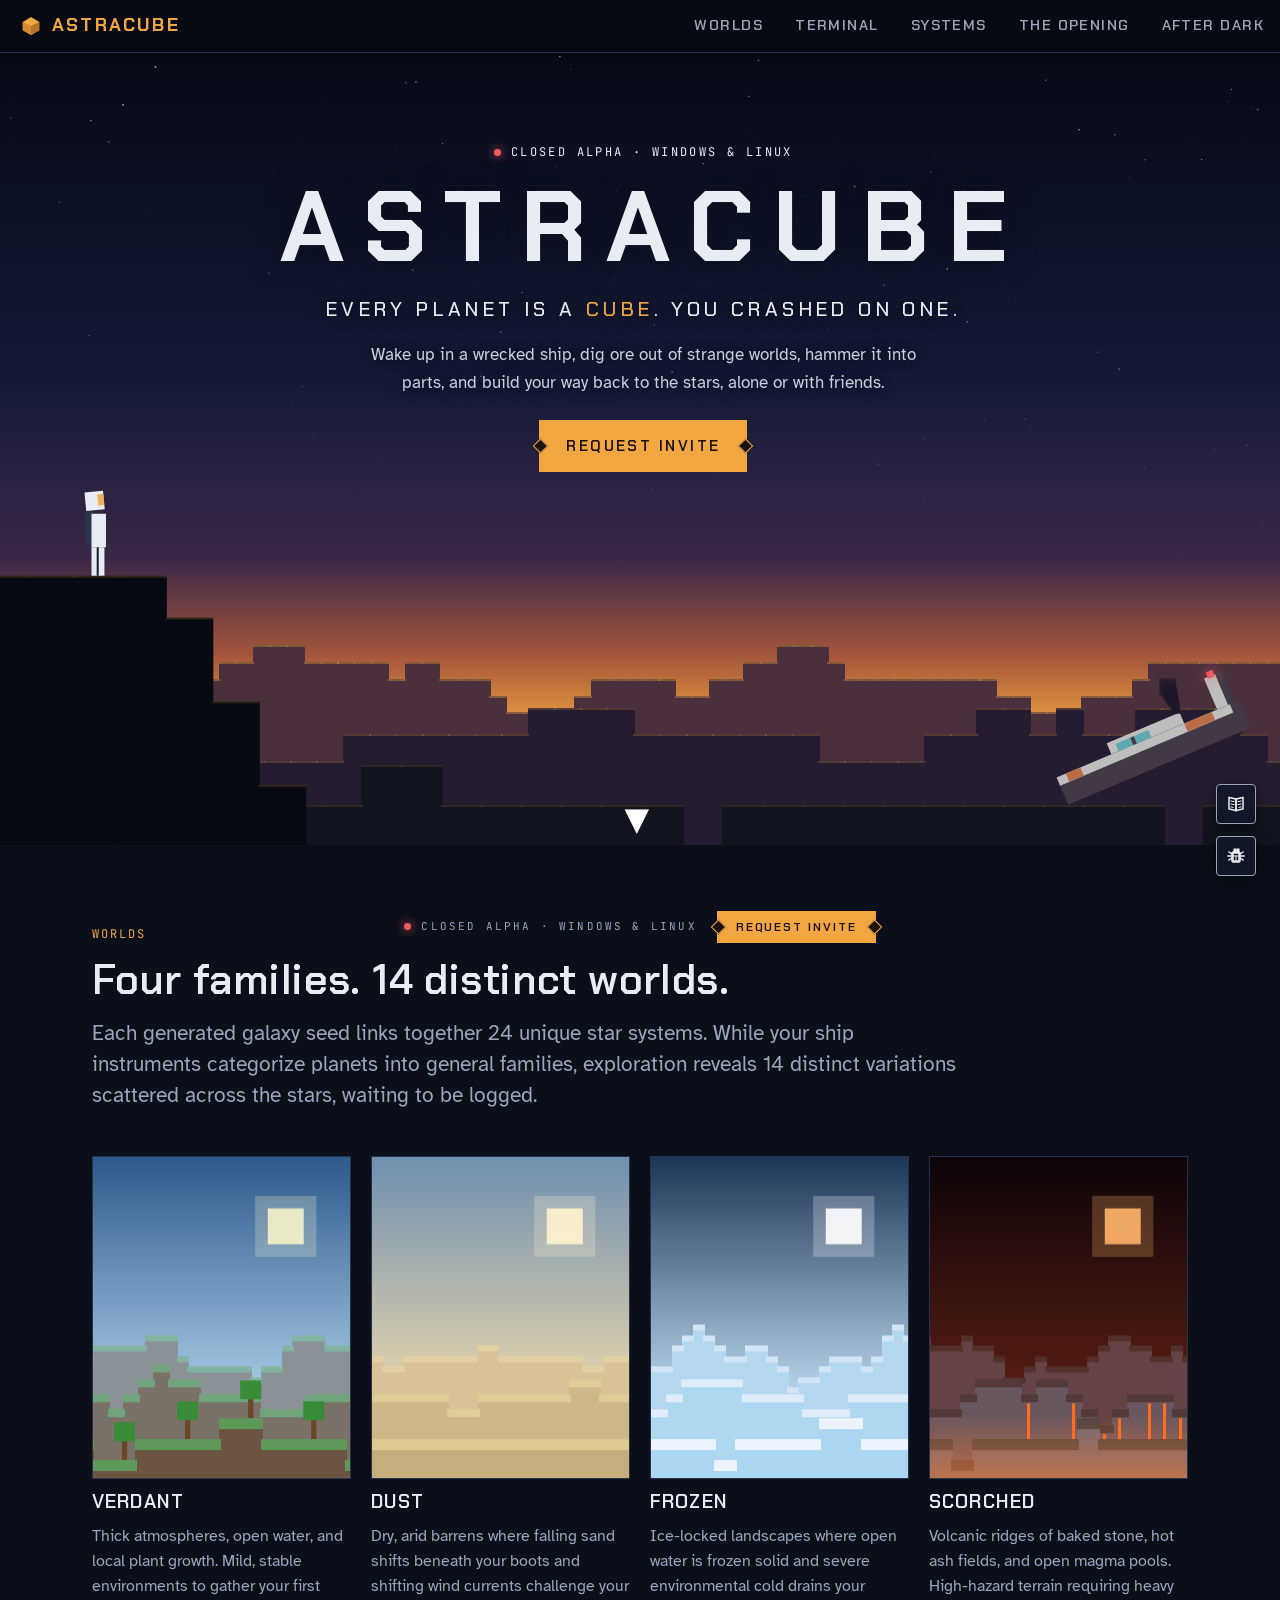
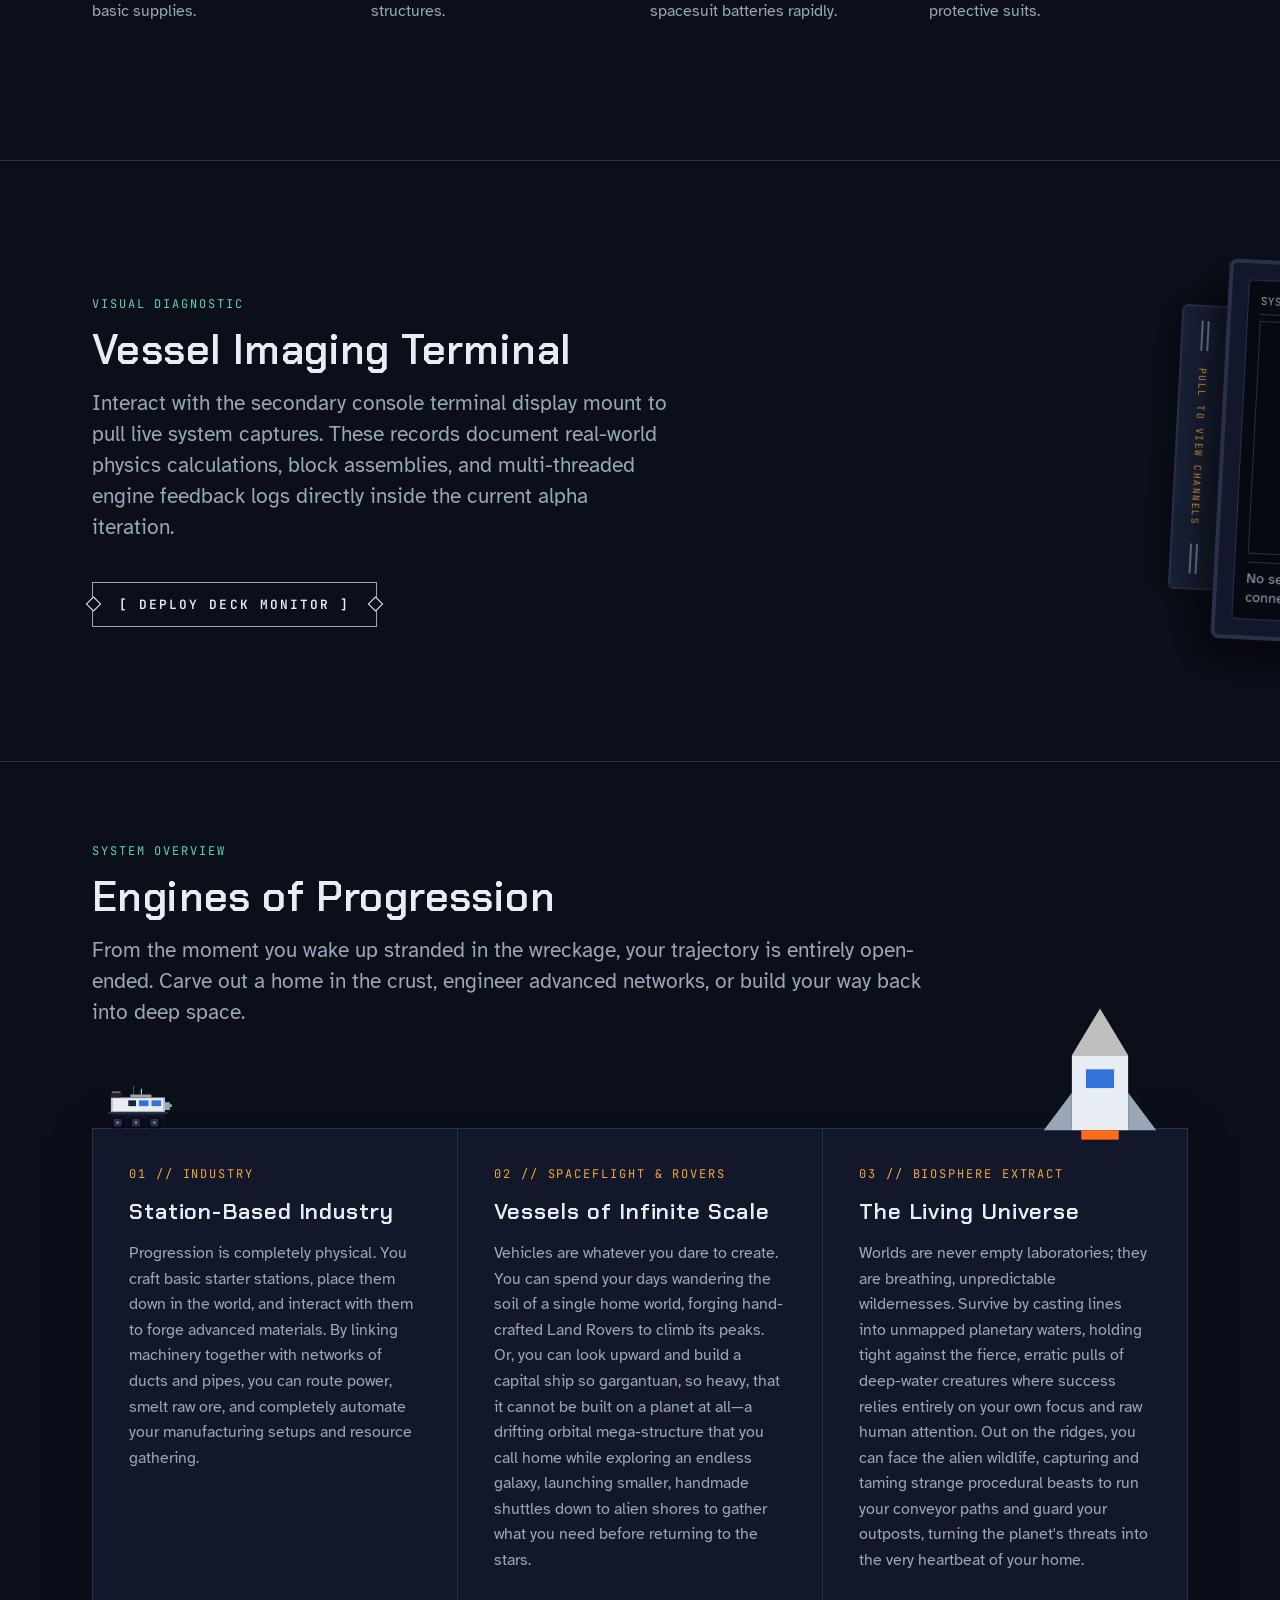
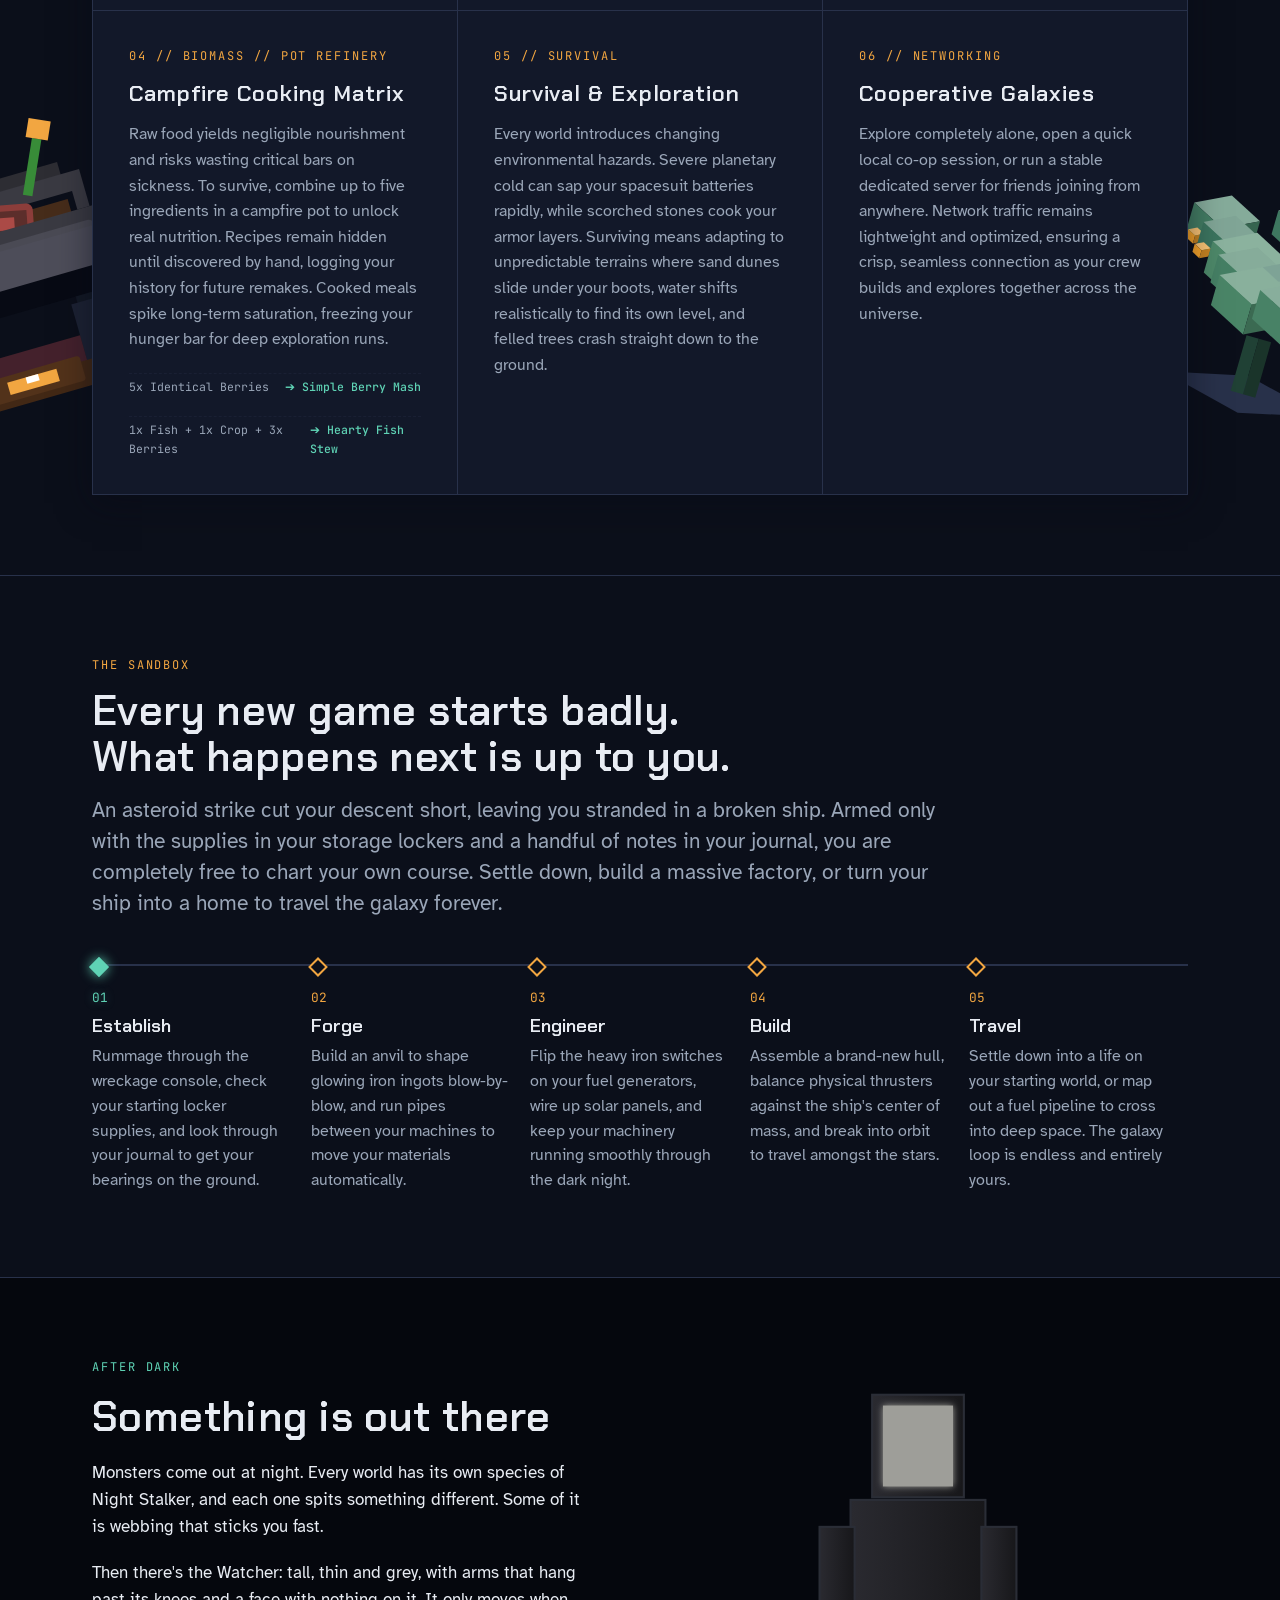
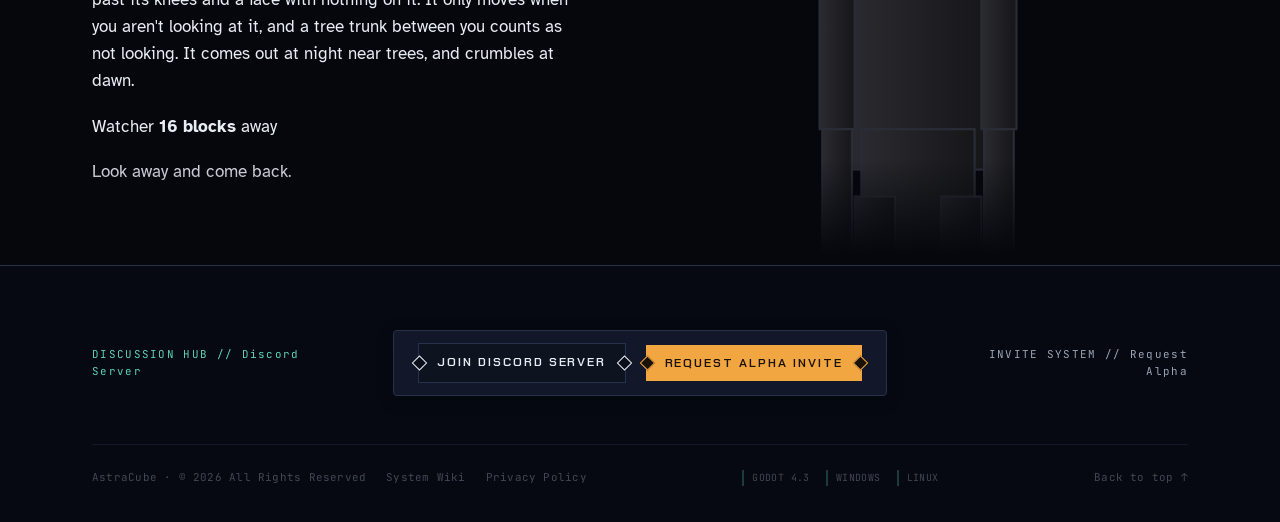
==== commit 5193ad0c: "chore: started filling pages with real information instead of placeholder" ====
--- a/index.html
+++ b/index.html
@@ -509,7 +509,7 @@
           <!-- Left side copyright info and wiki subpage link -->
           <div class="footer-links-group">
             <span>AstraCube · © 2026 All Rights Reserved</span>
-            <a href="/wiki" target="_blank" rel="noopener" title="Browse the public gameplay manual database">System Wiki</a>
+            <a href="/wiki/" target="_blank" rel="noopener" title="Browse the public gameplay manual database">System Wiki</a>
             <a href="/privacy" target="_blank" rel="noopener" title="View our data handling rules sheet">Privacy Policy</a>
           </div>
 
@@ -536,7 +536,19 @@
     </aside>
 
     <!-- PERSISTENT SUB-VIEW FEEDBACK BUG SHORTCUT BUTTON -->
-    <button class="floating-bug-panel-btn" id="hud-bug-shortcut" title="Transmit feedback" aria-label="Open feedback modal">
+    <!-- WIKI SHORTCUT: same look as the bug button, stacked just above it -->
+    <a class="floating-bug-panel-btn hud-fab wiki-fab" href="/wiki/" data-label="Wiki" aria-label="Open the AstraCube wiki">
+      <svg viewBox="0 0 24 20" aria-hidden="true">
+        <!-- Open book: two pages either side of the spine -->
+        <path d="M 12,5 L 5,3.5 L 5,15 L 12,16.5 Z" />
+        <path d="M 12,5 L 19,3.5 L 19,15 L 12,16.5 Z" />
+        <!-- Lines of text -->
+        <path d="M 7,7 L 10,7.6 M 7,10 L 10,10.6 M 7,13 L 9,13.4" stroke-width="1" />
+        <path d="M 14,7.6 L 17,7 M 14,10.6 L 17,10 M 15,13.4 L 17,13" stroke-width="1" />
+      </svg>
+    </a>
+
+    <button class="floating-bug-panel-btn hud-fab" id="hud-bug-shortcut" data-label="Report a bug" aria-label="Open feedback modal">
       <svg viewBox="0 0 24 20" aria-hidden="true">
         <!-- Core Shell Carapace Hull -->
         <rect x="9" y="6" width="6" height="10" stroke-width="1.5" />
--- a/styles.css
+++ b/styles.css
@@ -662,6 +662,41 @@
   /* Lift the bug button above the alpha banner while it's showing */
   .floating-bug-panel-btn { transition: border-color 0.15s ease, box-shadow 0.15s ease, bottom 0.3s ease; }
   .alpha-banner-visible .floating-bug-panel-btn { bottom: 68px; }
+
+  /* Wiki shortcut: the bug button's twin, one button-height (plus a gap) above it */
+  .wiki-fab { bottom: 76px; text-decoration: none; }
+  .alpha-banner-visible .wiki-fab { bottom: 120px; }
+
+  /* Hover labels for the floating buttons: a tag that slides out to the left.
+     Only on devices that can hover; a touch screen just gets the icon. */
+  @media (hover: hover) {
+    .hud-fab::after {
+      content: attr(data-label);
+      position: absolute;
+      right: calc(100% + 10px);
+      top: 50%;
+      transform: translate(6px, -50%);
+      padding: 6px 10px;
+      background: rgba(18, 24, 41, 0.95);
+      border: 1px solid var(--line);
+      border-radius: 4px;
+      box-shadow: 0 4px 16px rgba(0, 0, 0, 0.5);
+      font-family: var(--mono);
+      font-size: 0.7rem;
+      letter-spacing: 0.12em;
+      text-transform: uppercase;
+      white-space: nowrap;
+      color: var(--text);
+      opacity: 0;
+      pointer-events: none;
+      transition: opacity 0.15s ease, transform 0.15s ease;
+    }
+    .hud-fab:hover::after,
+    .hud-fab:focus-visible::after {
+      opacity: 1;
+      transform: translate(0, -50%);
+    }
+  }
 
   /* Alpha sign-up banner: slim bar pinned to the bottom, hidden below the screen until shown.
      Mobile shows just the button; the "Closed Alpha" tag joins it at 480px+. */
